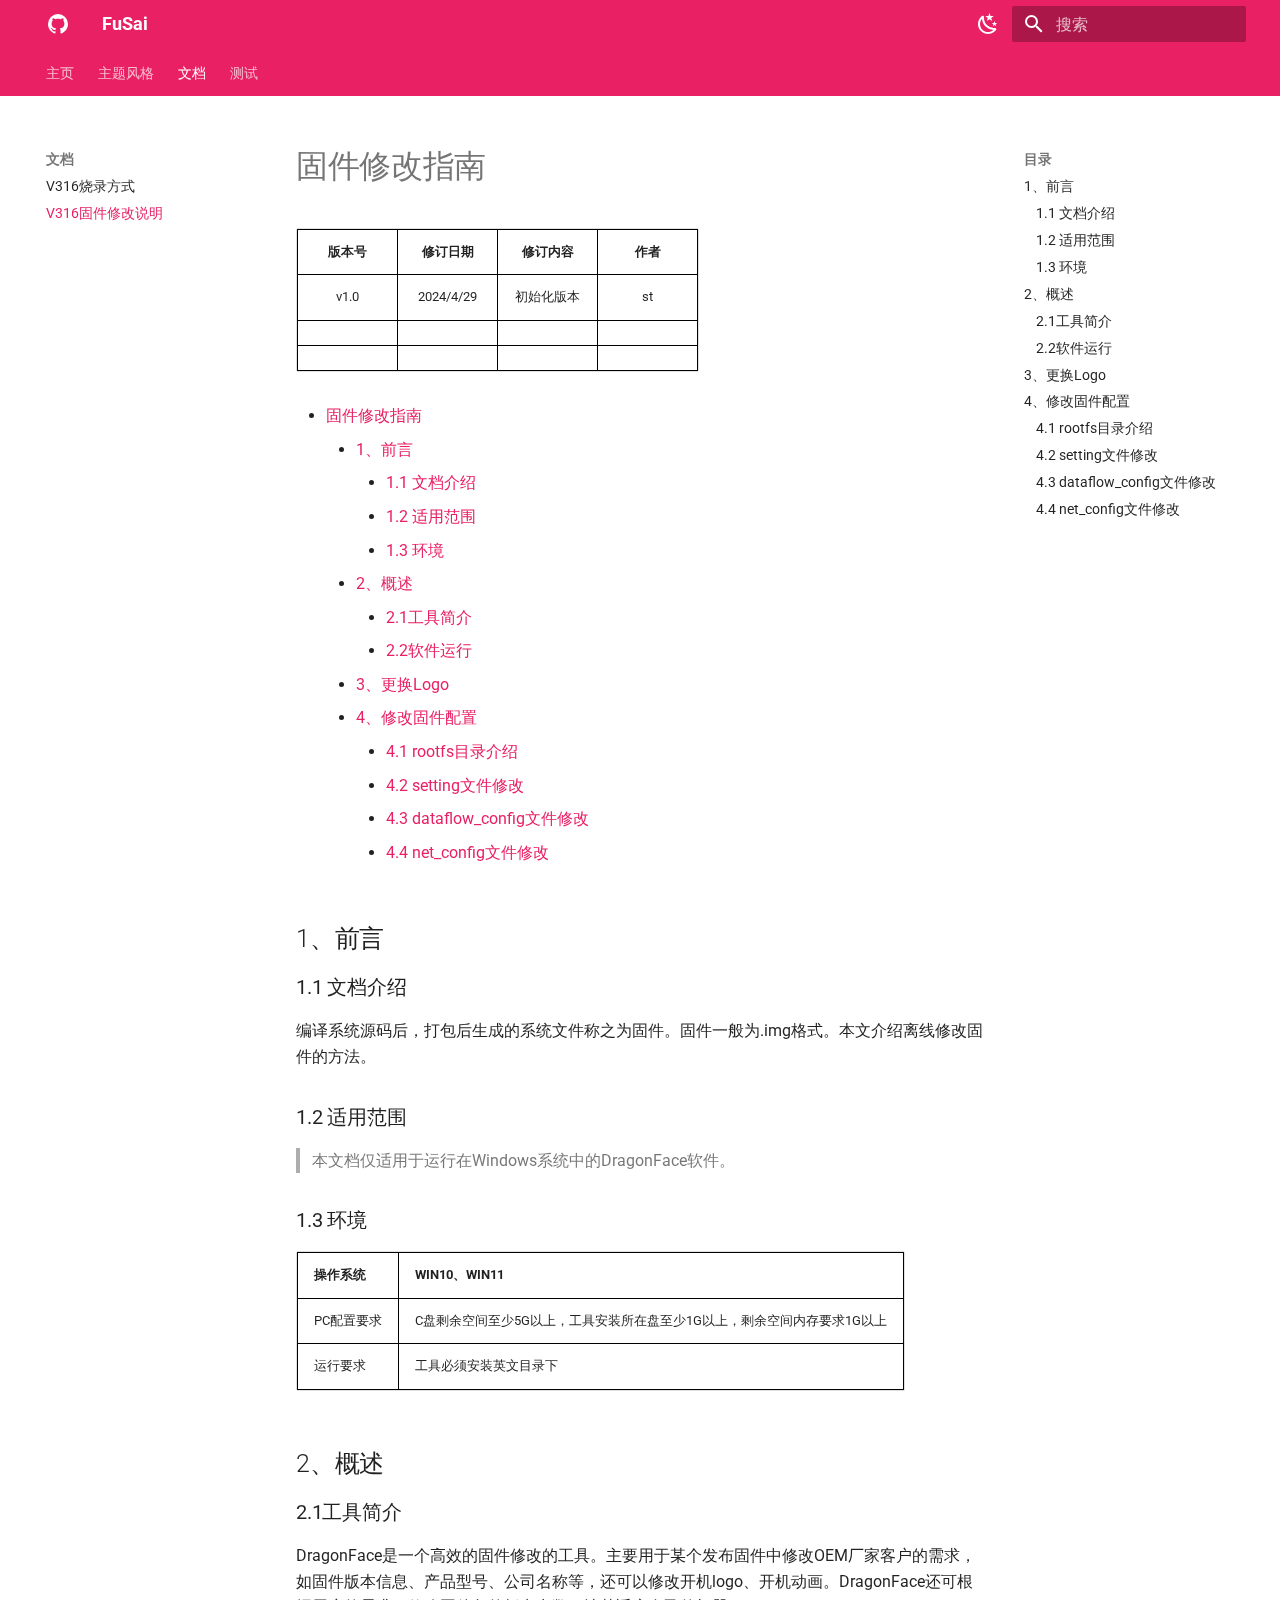
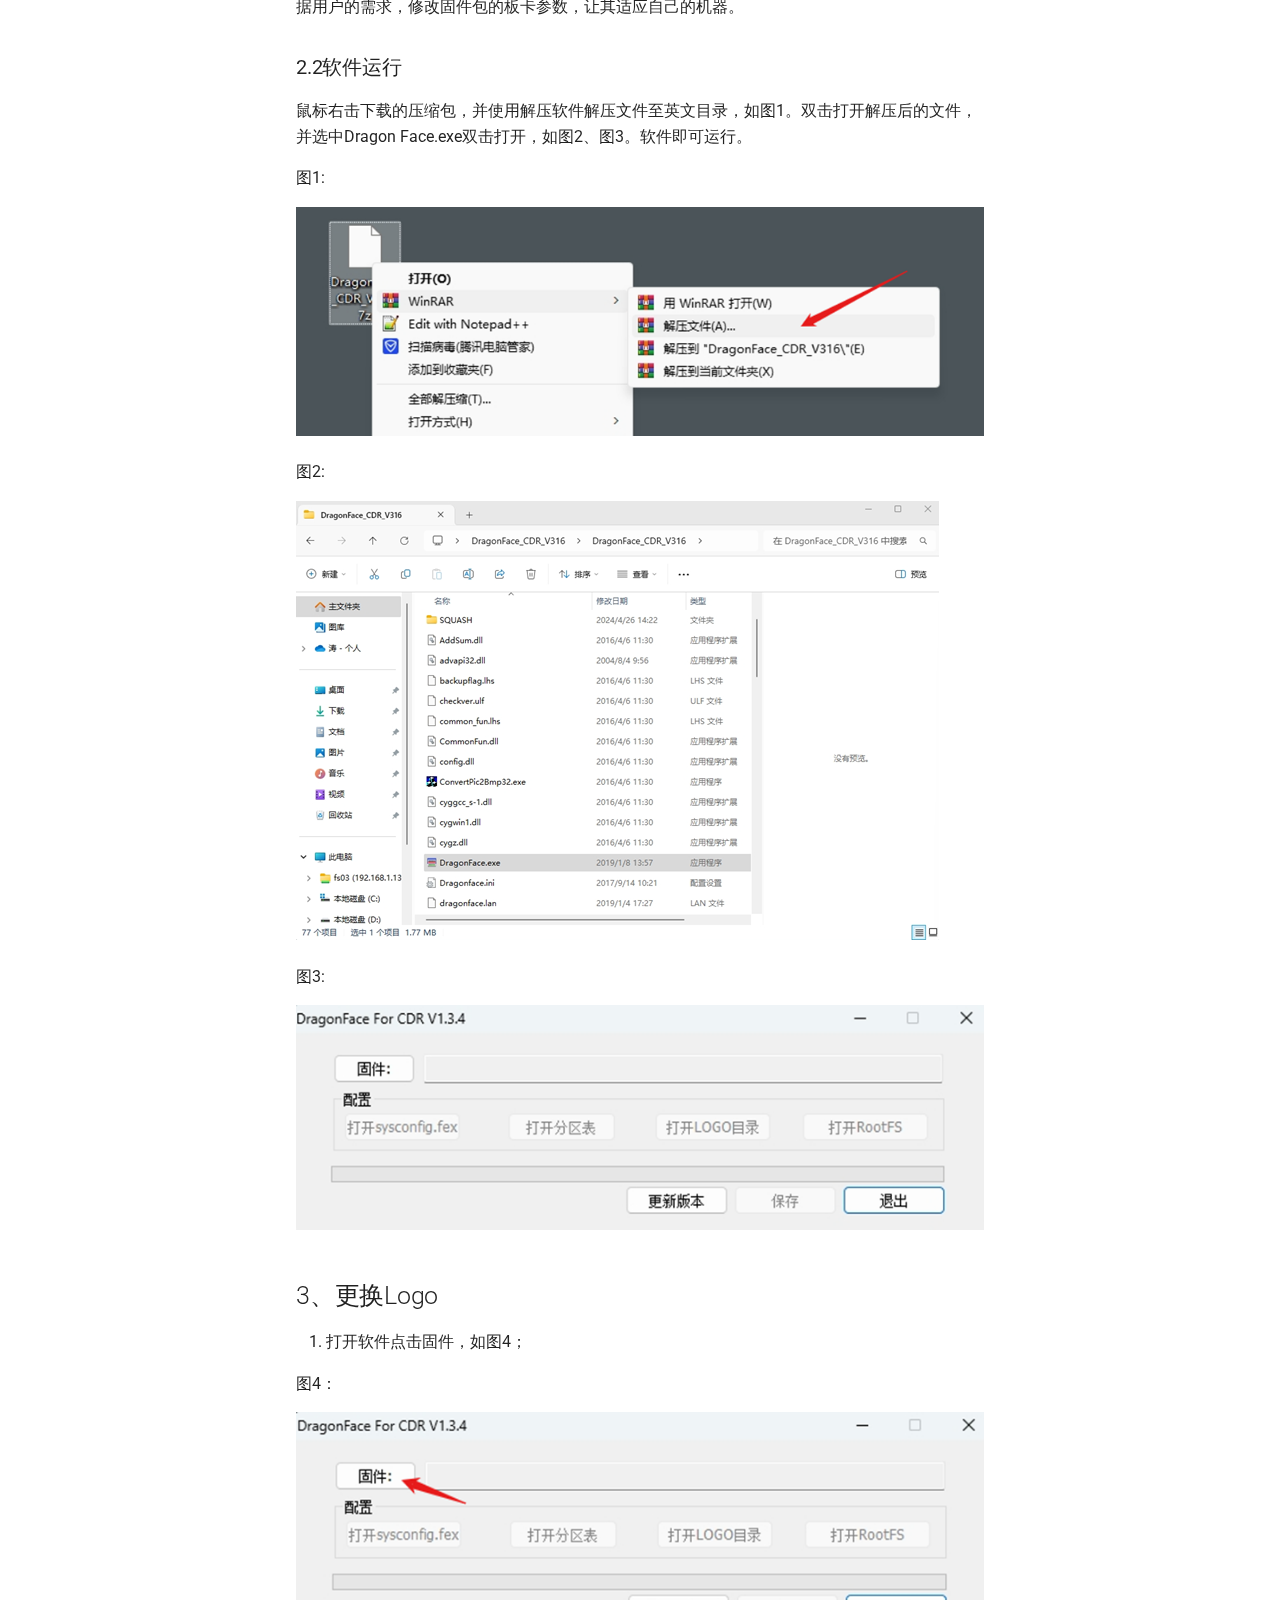
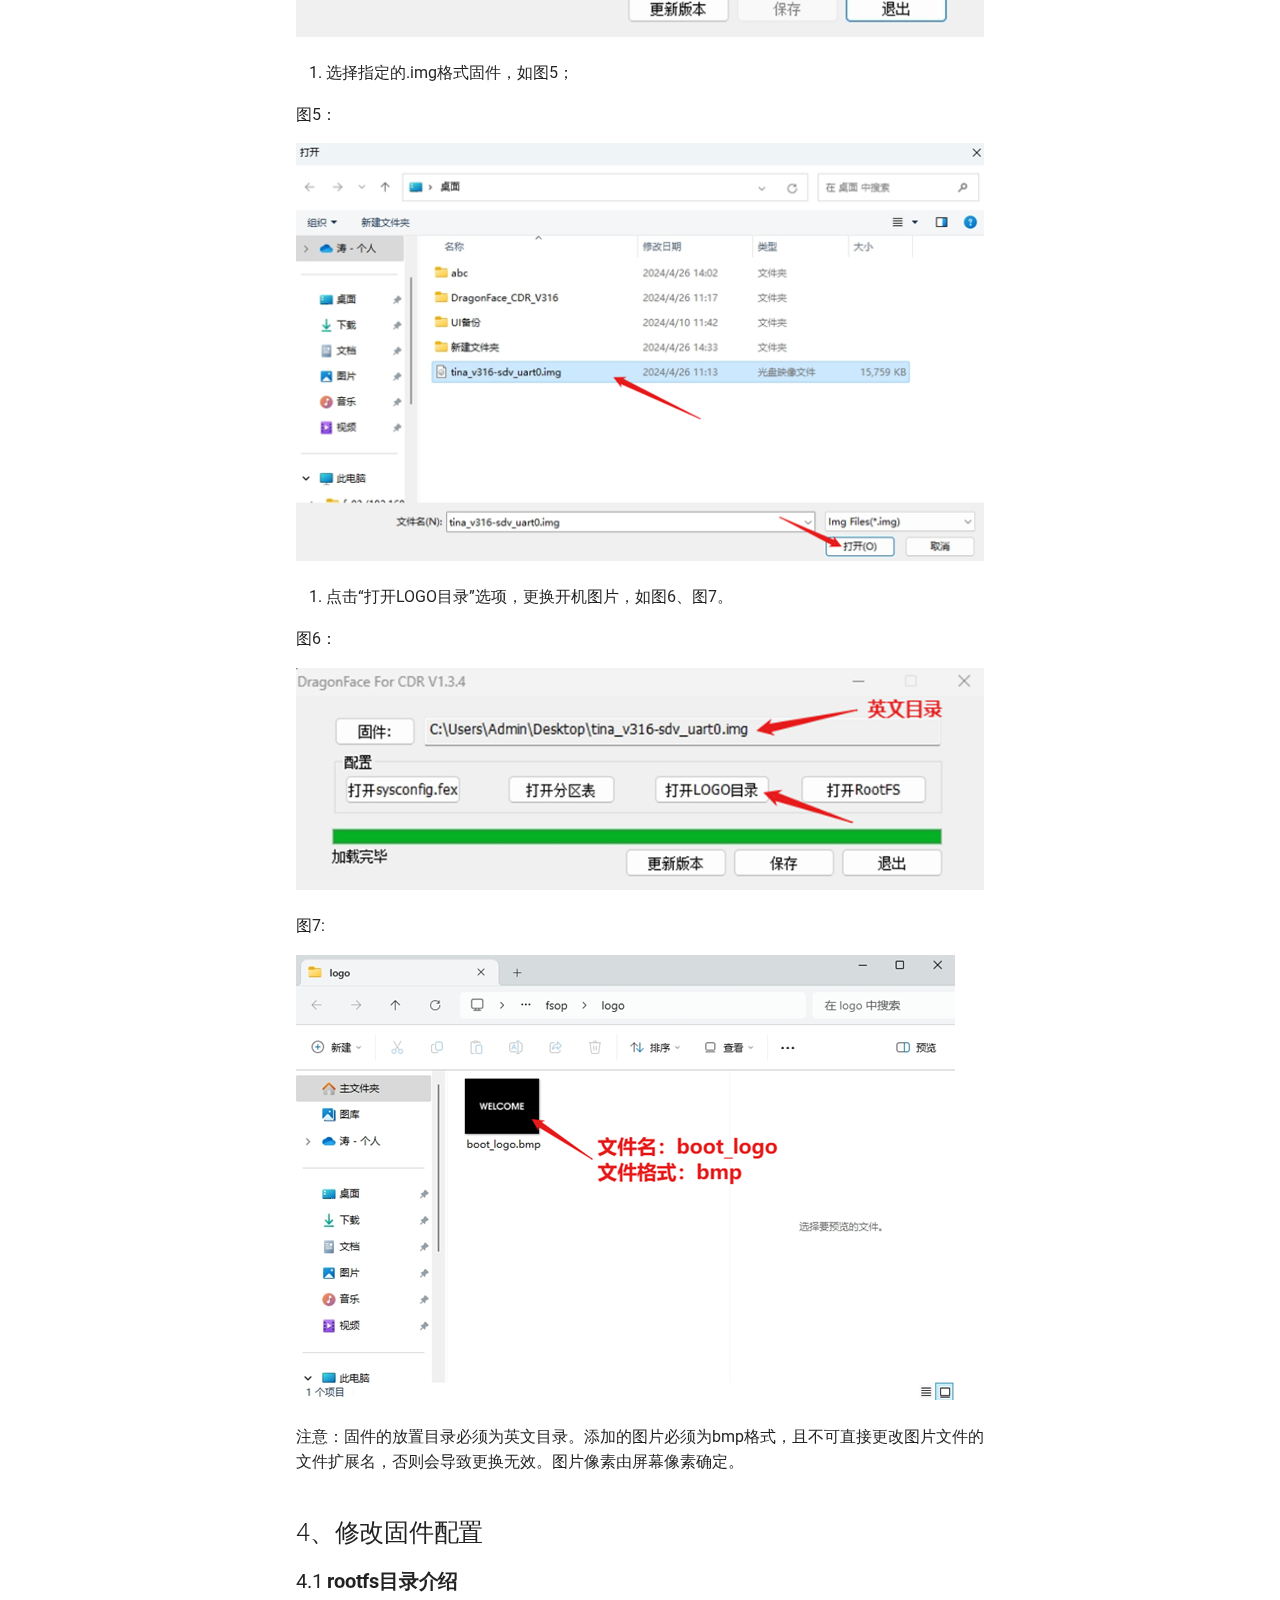
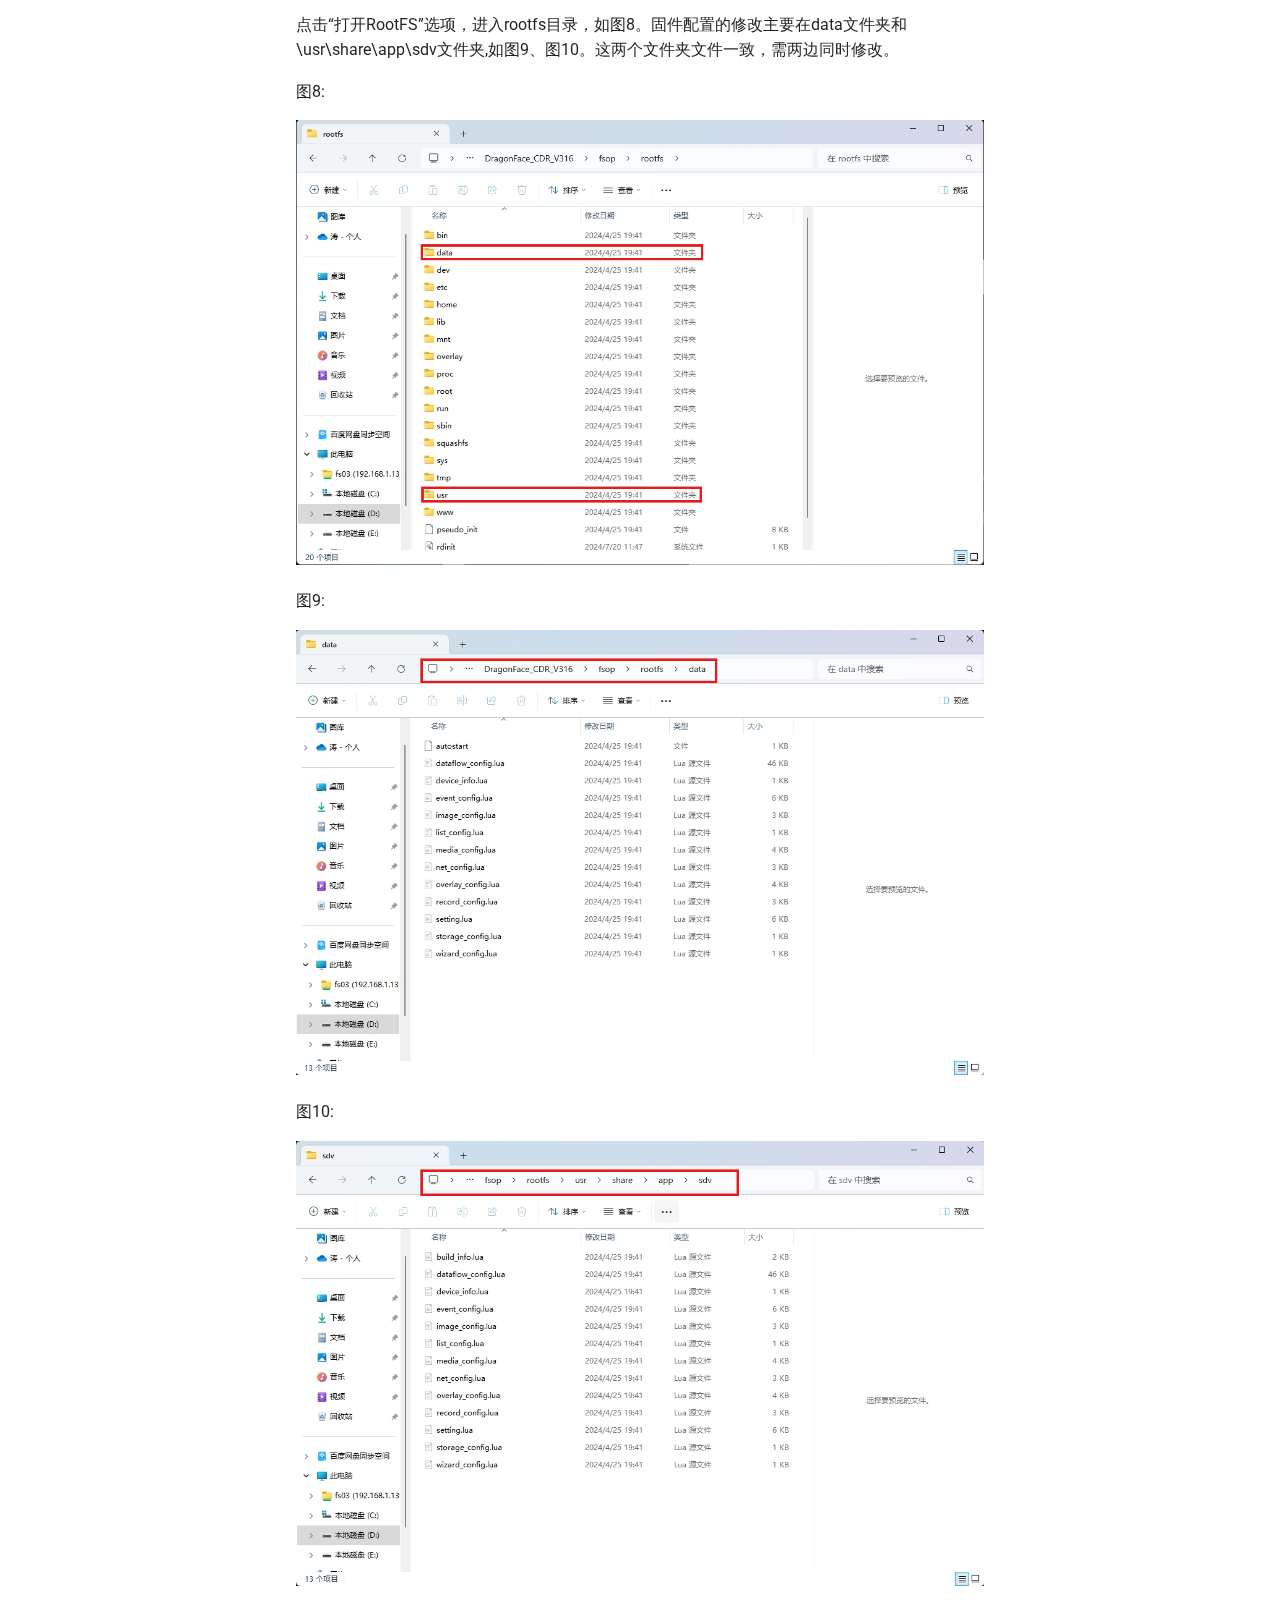
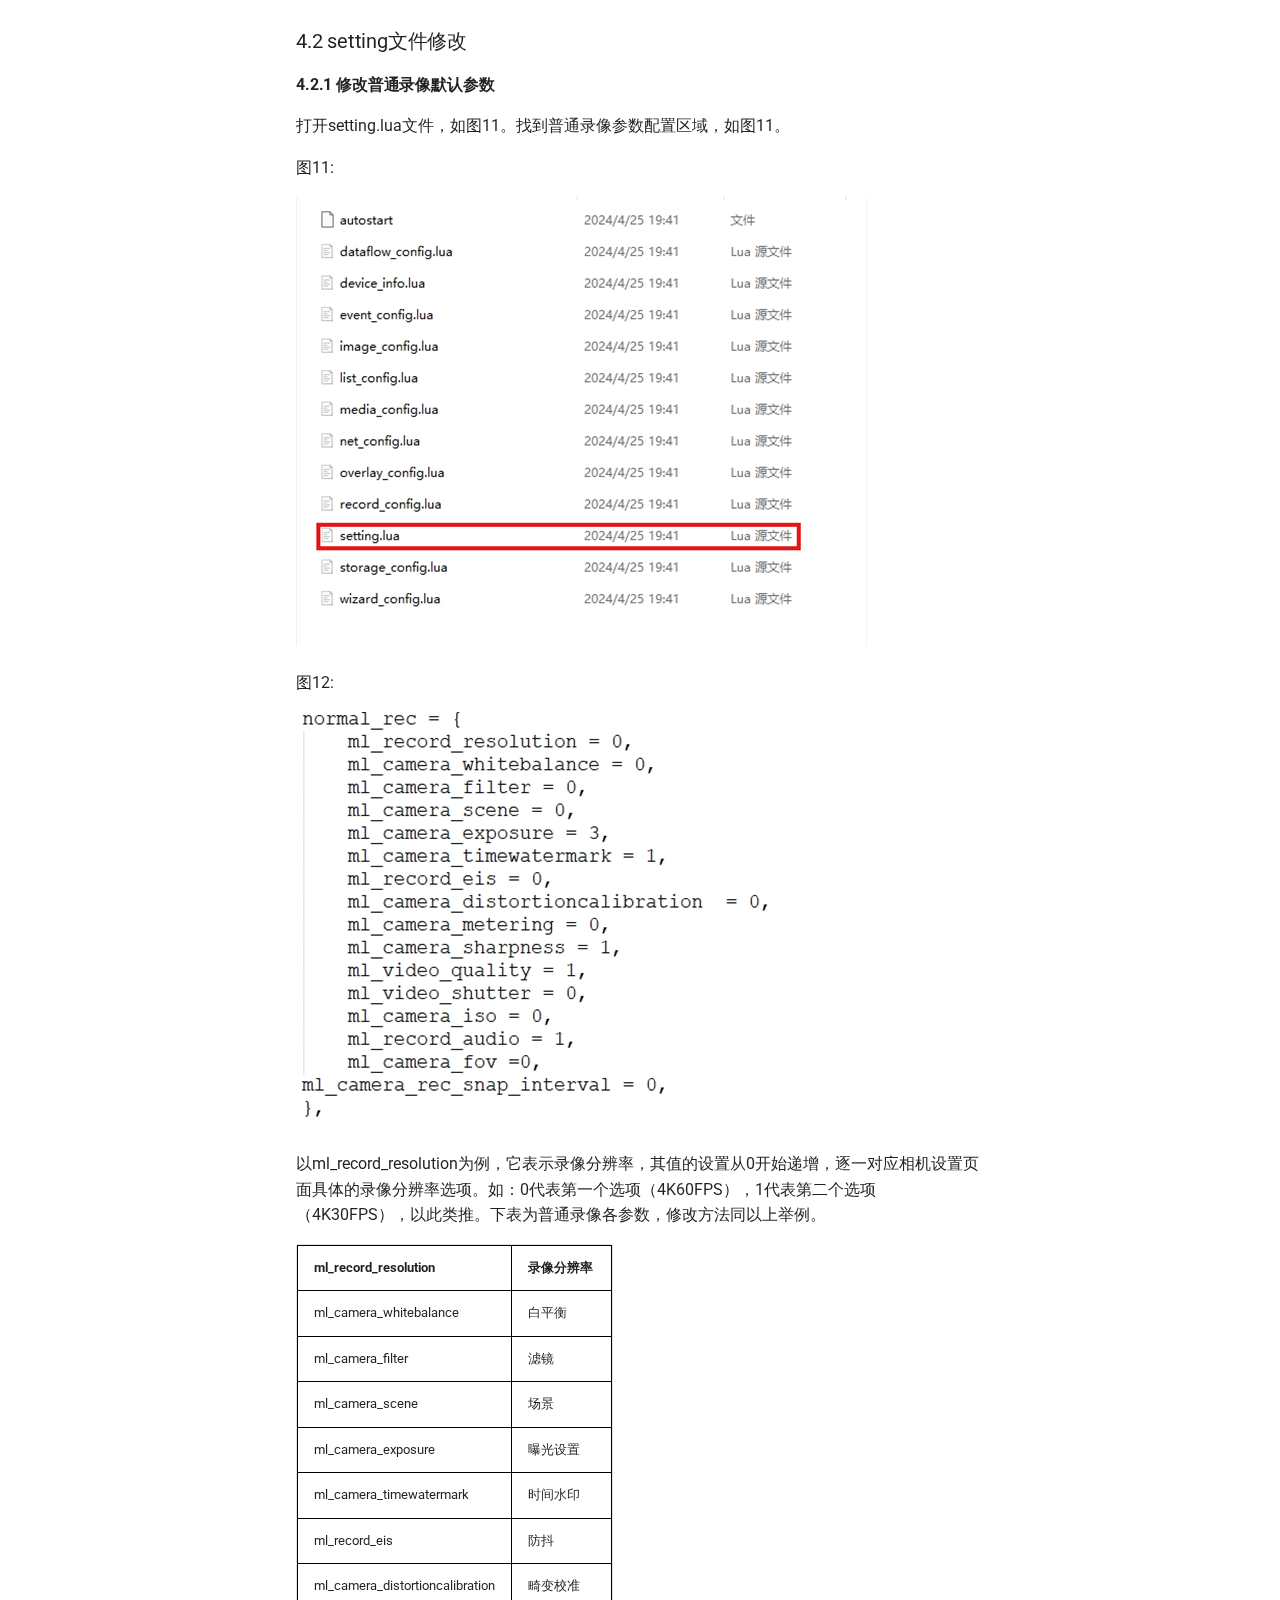
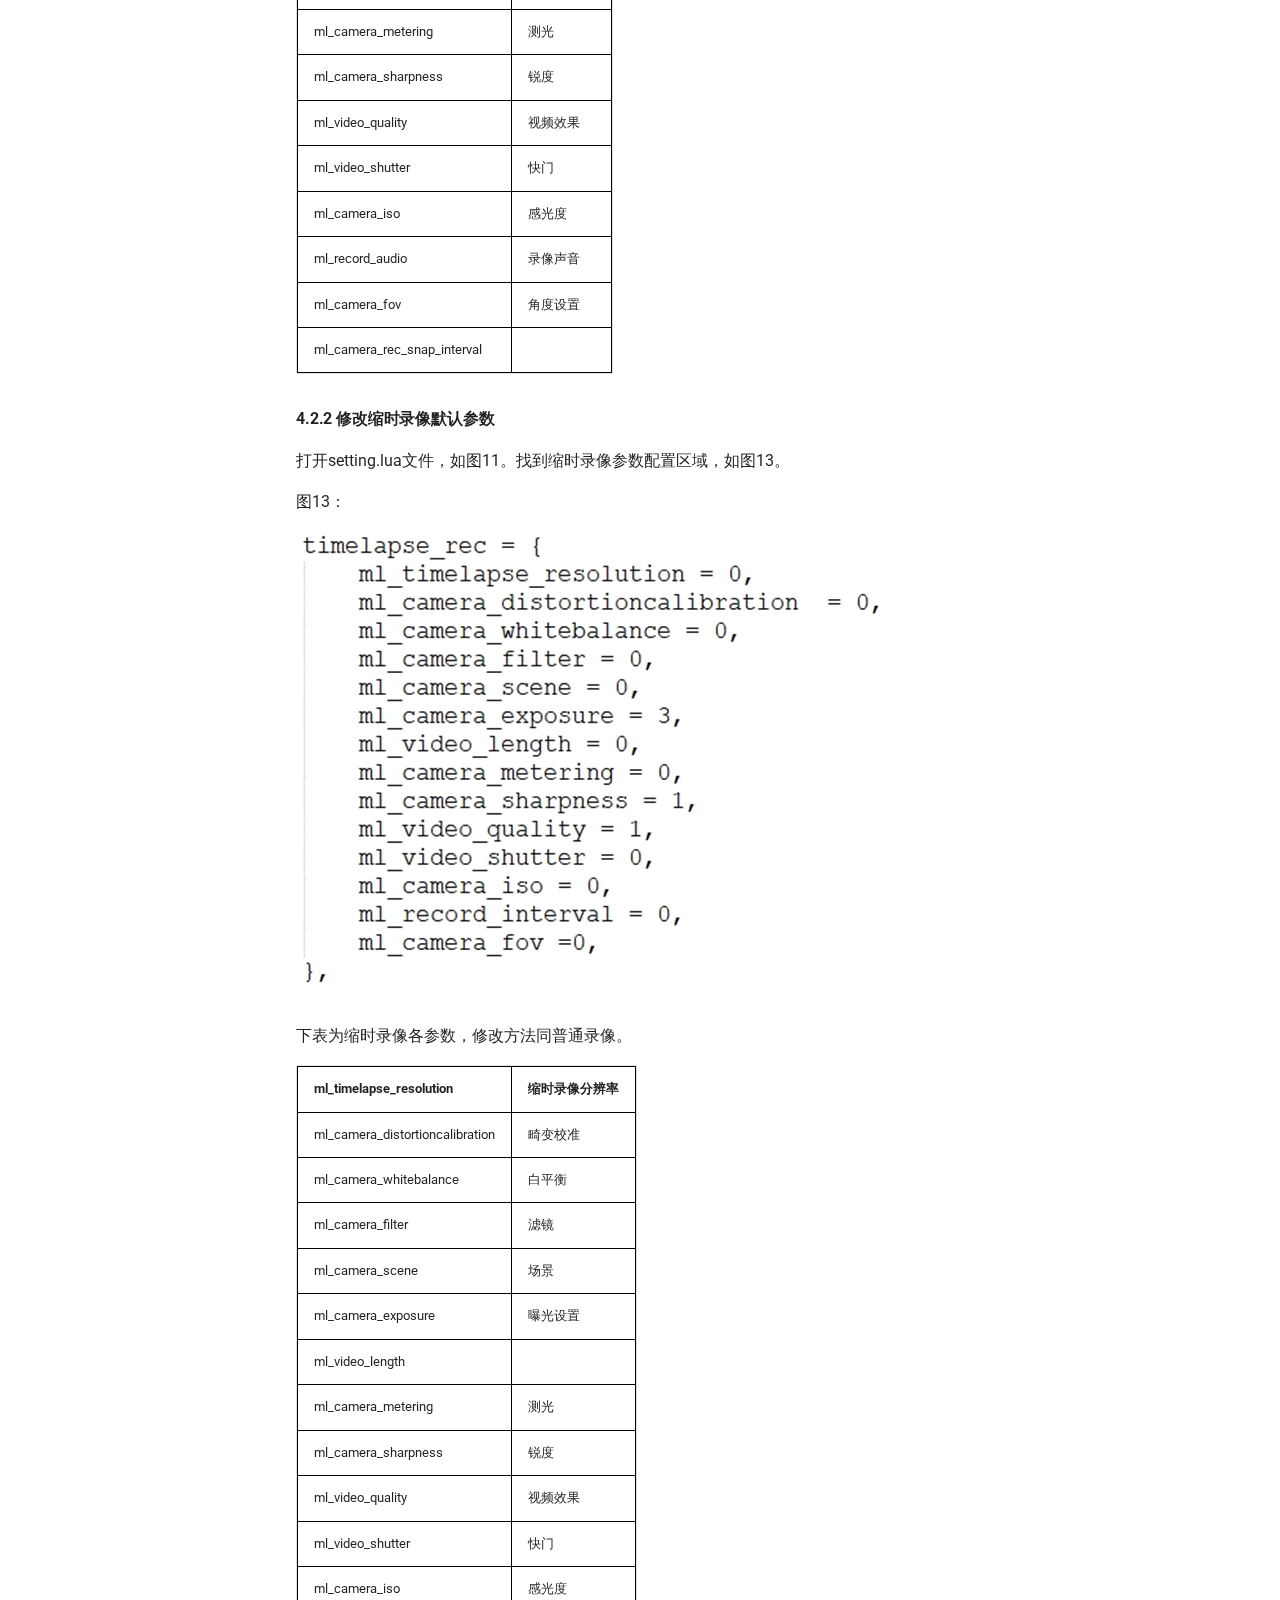
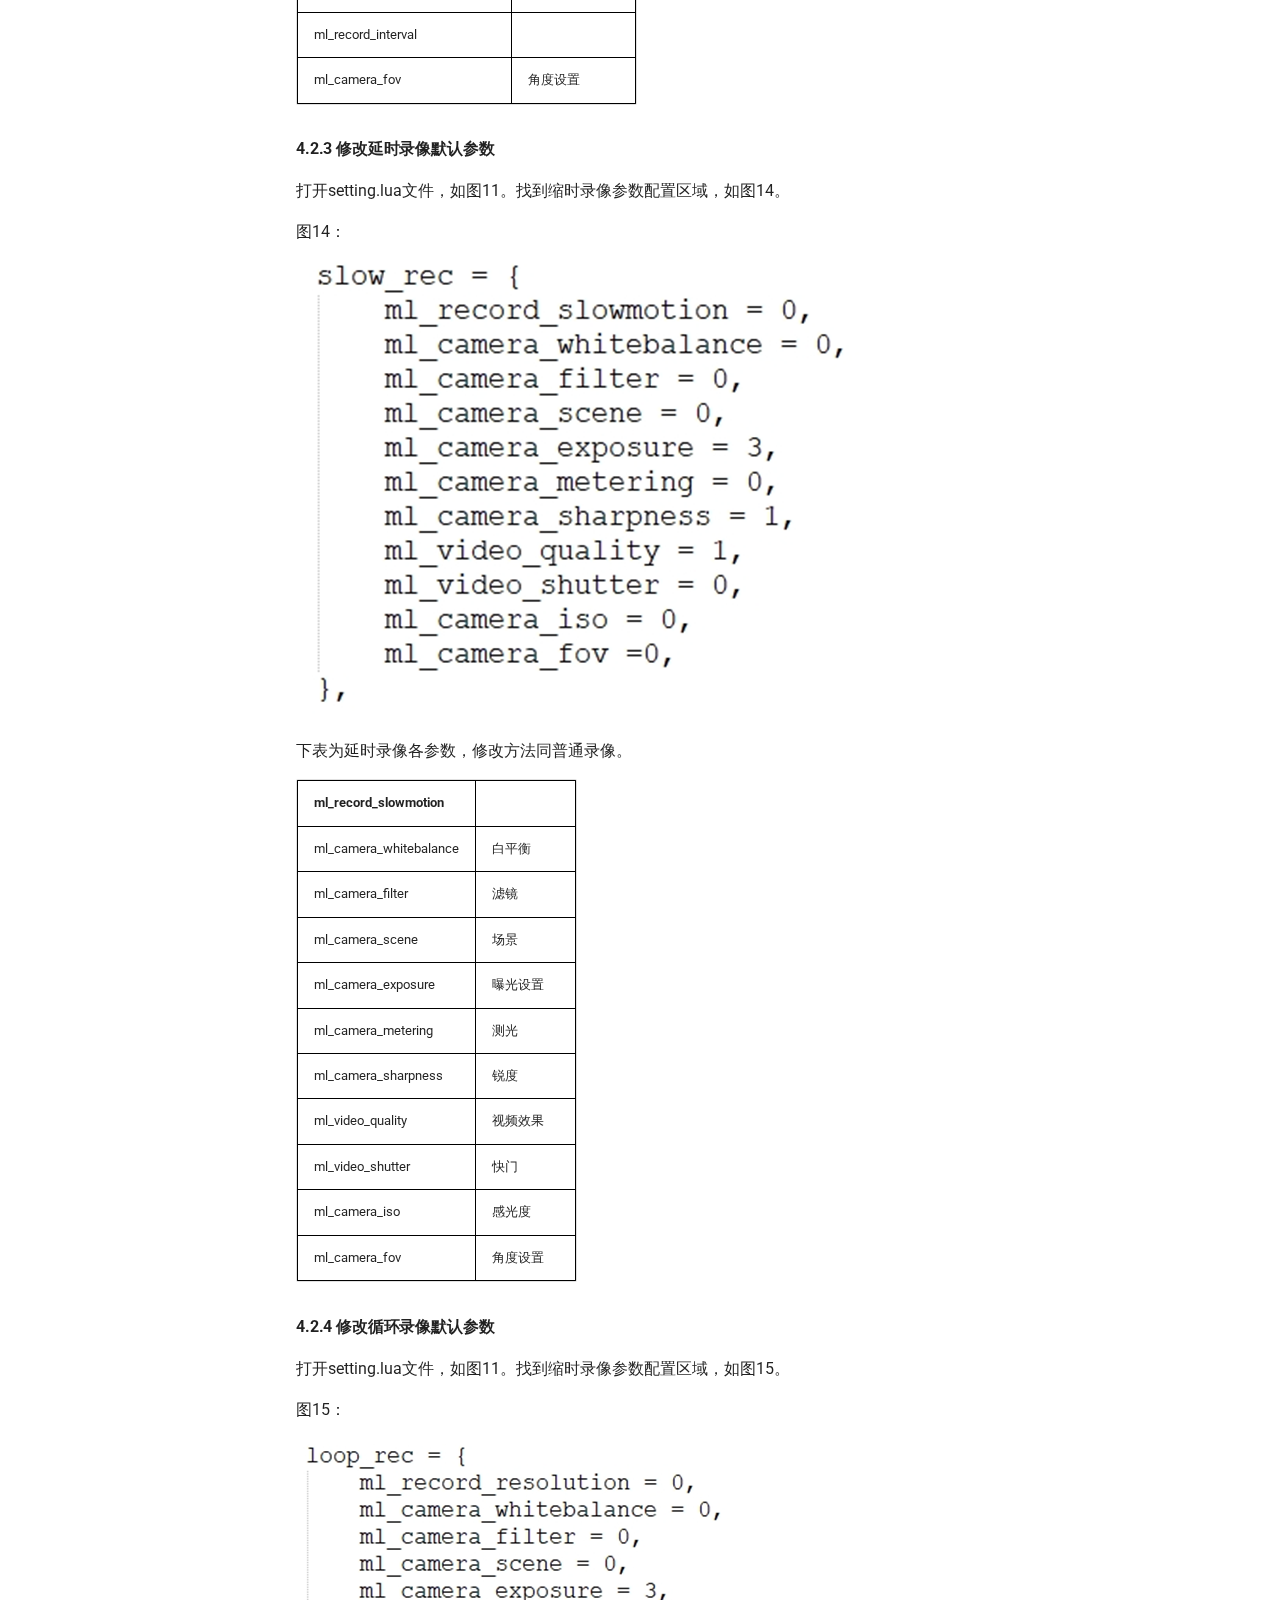
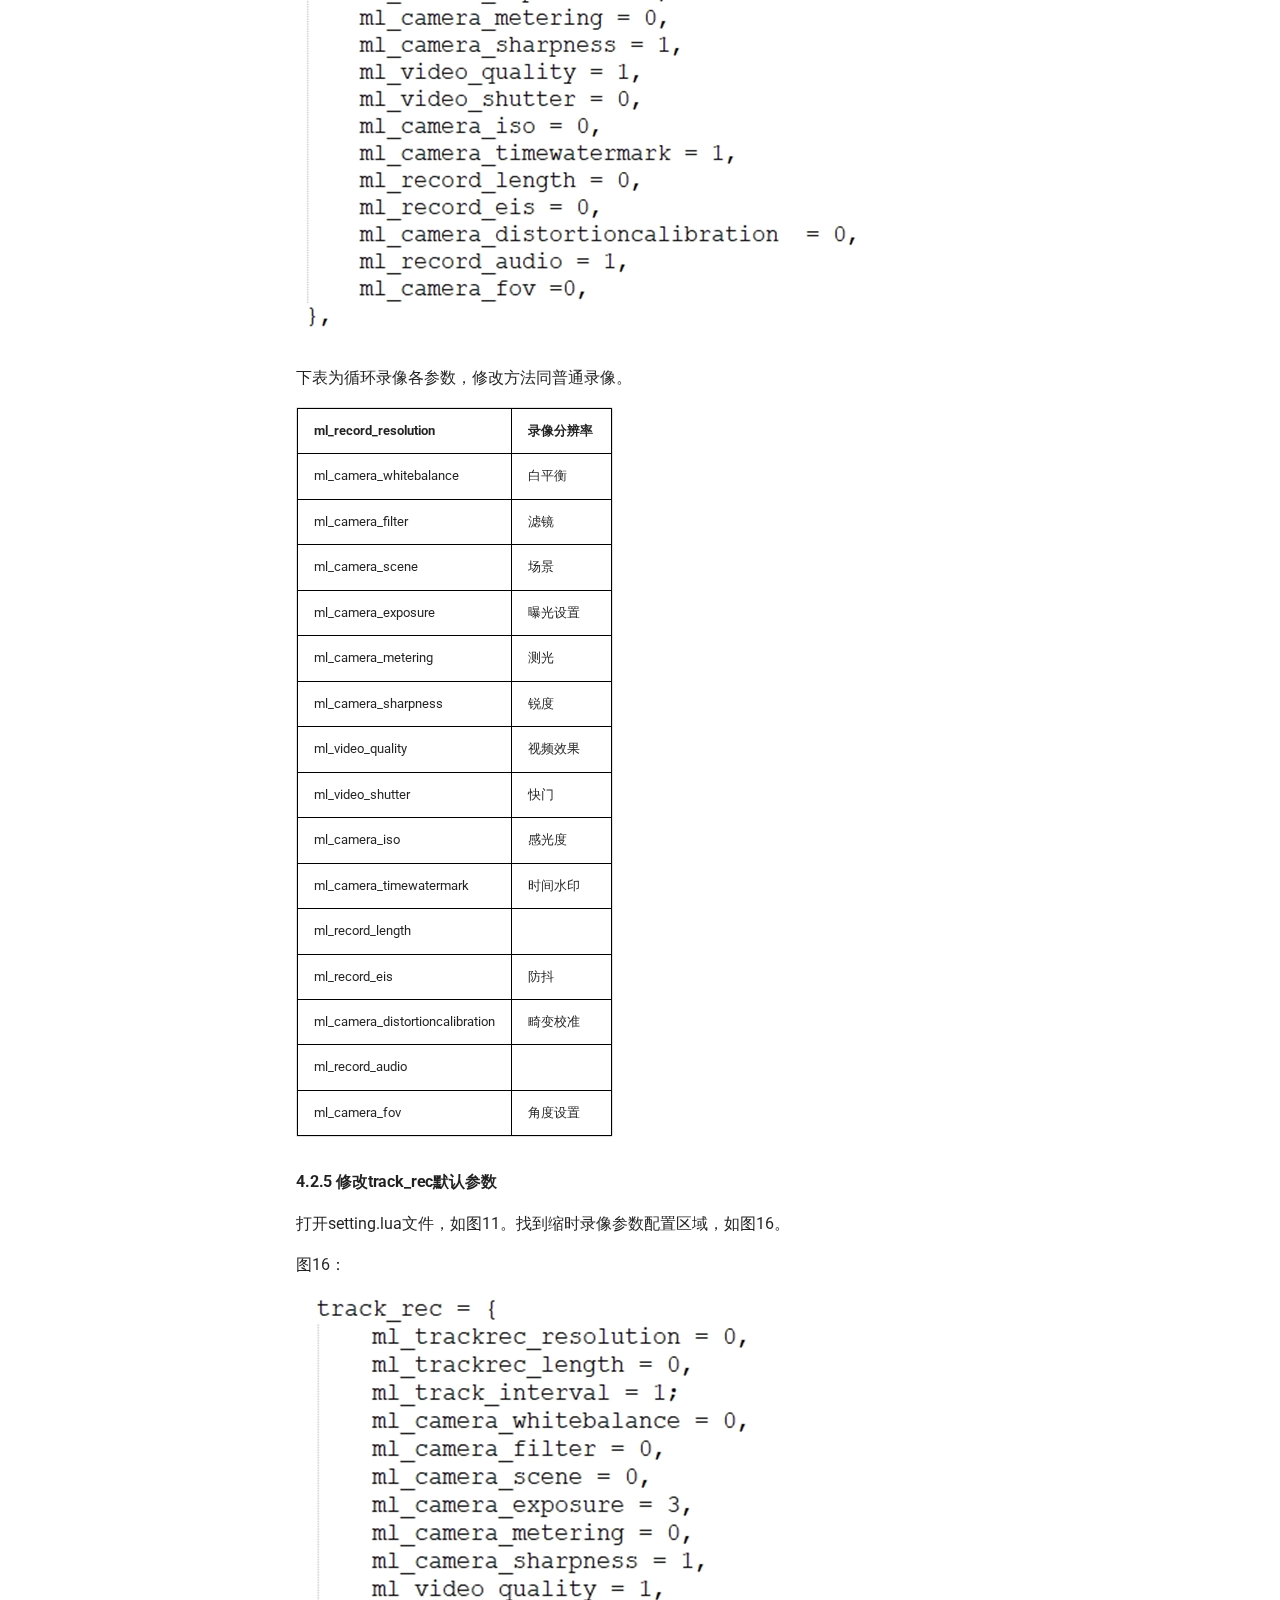
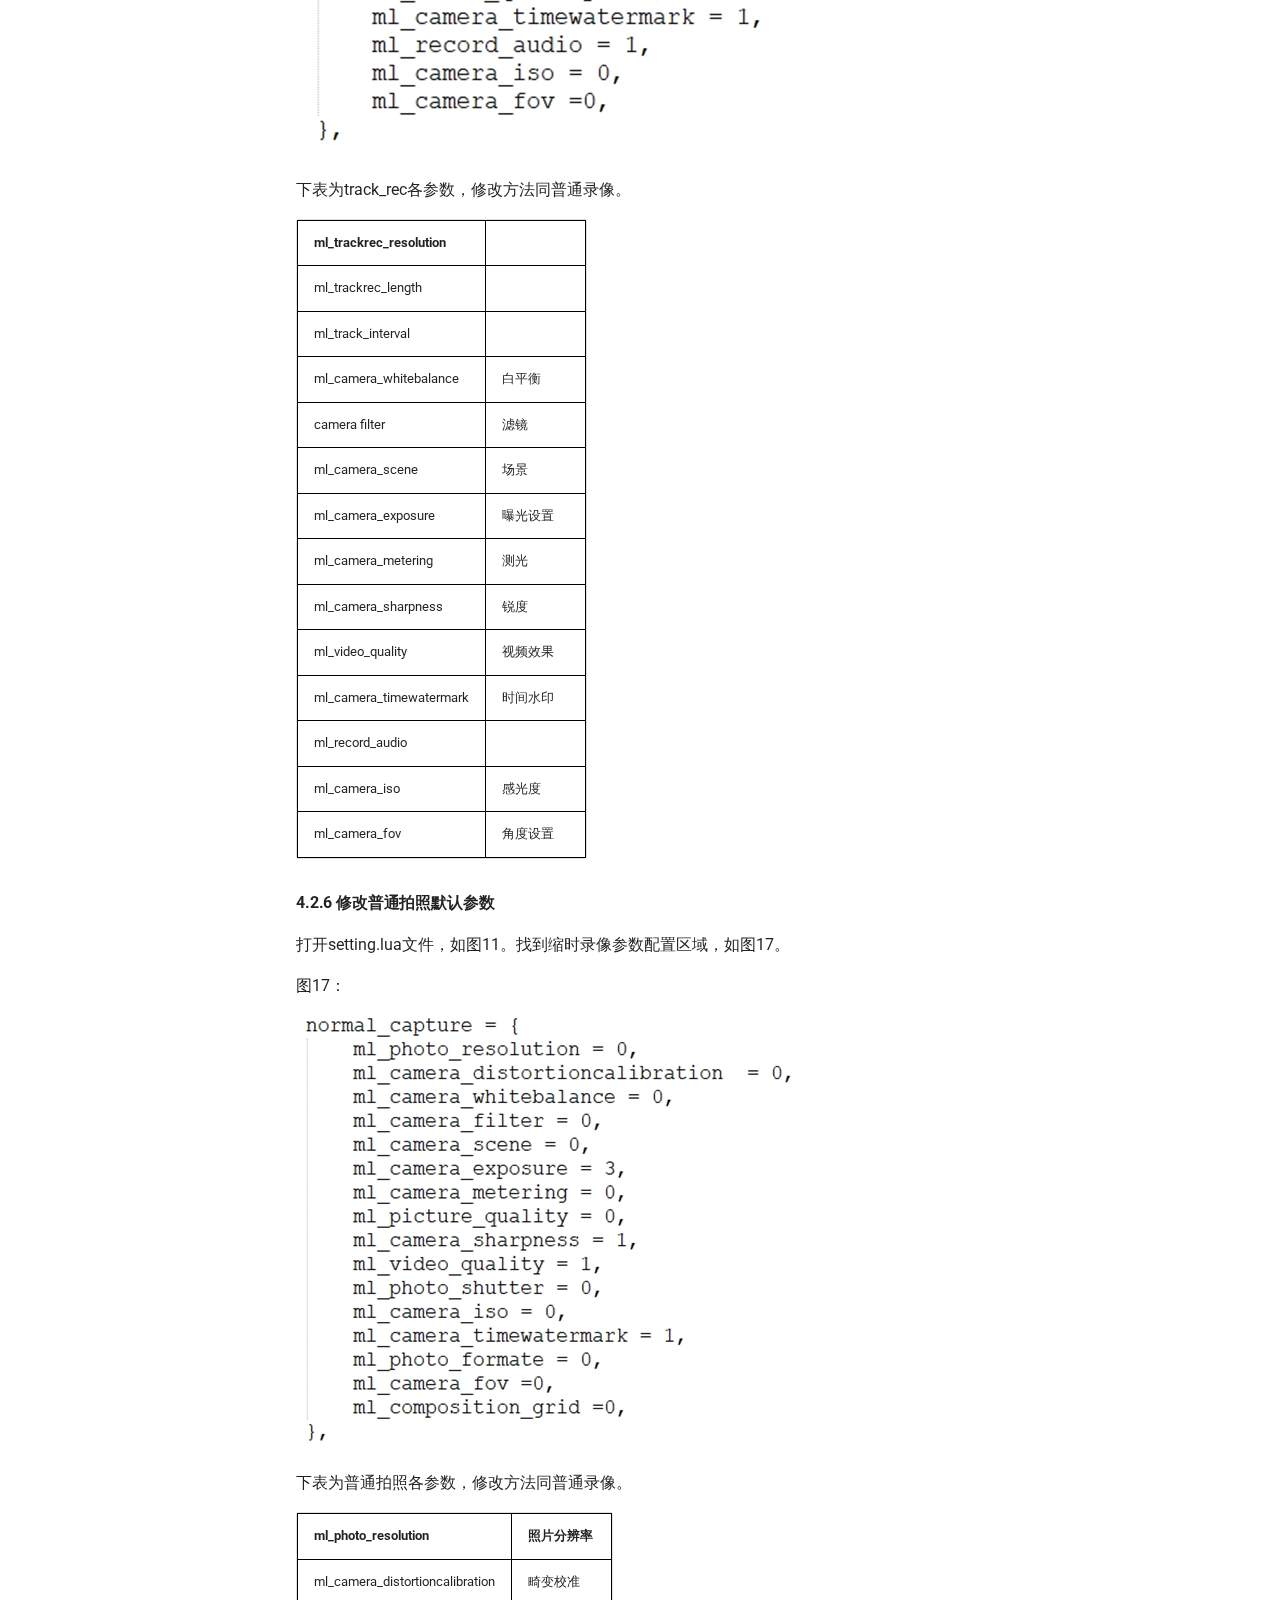
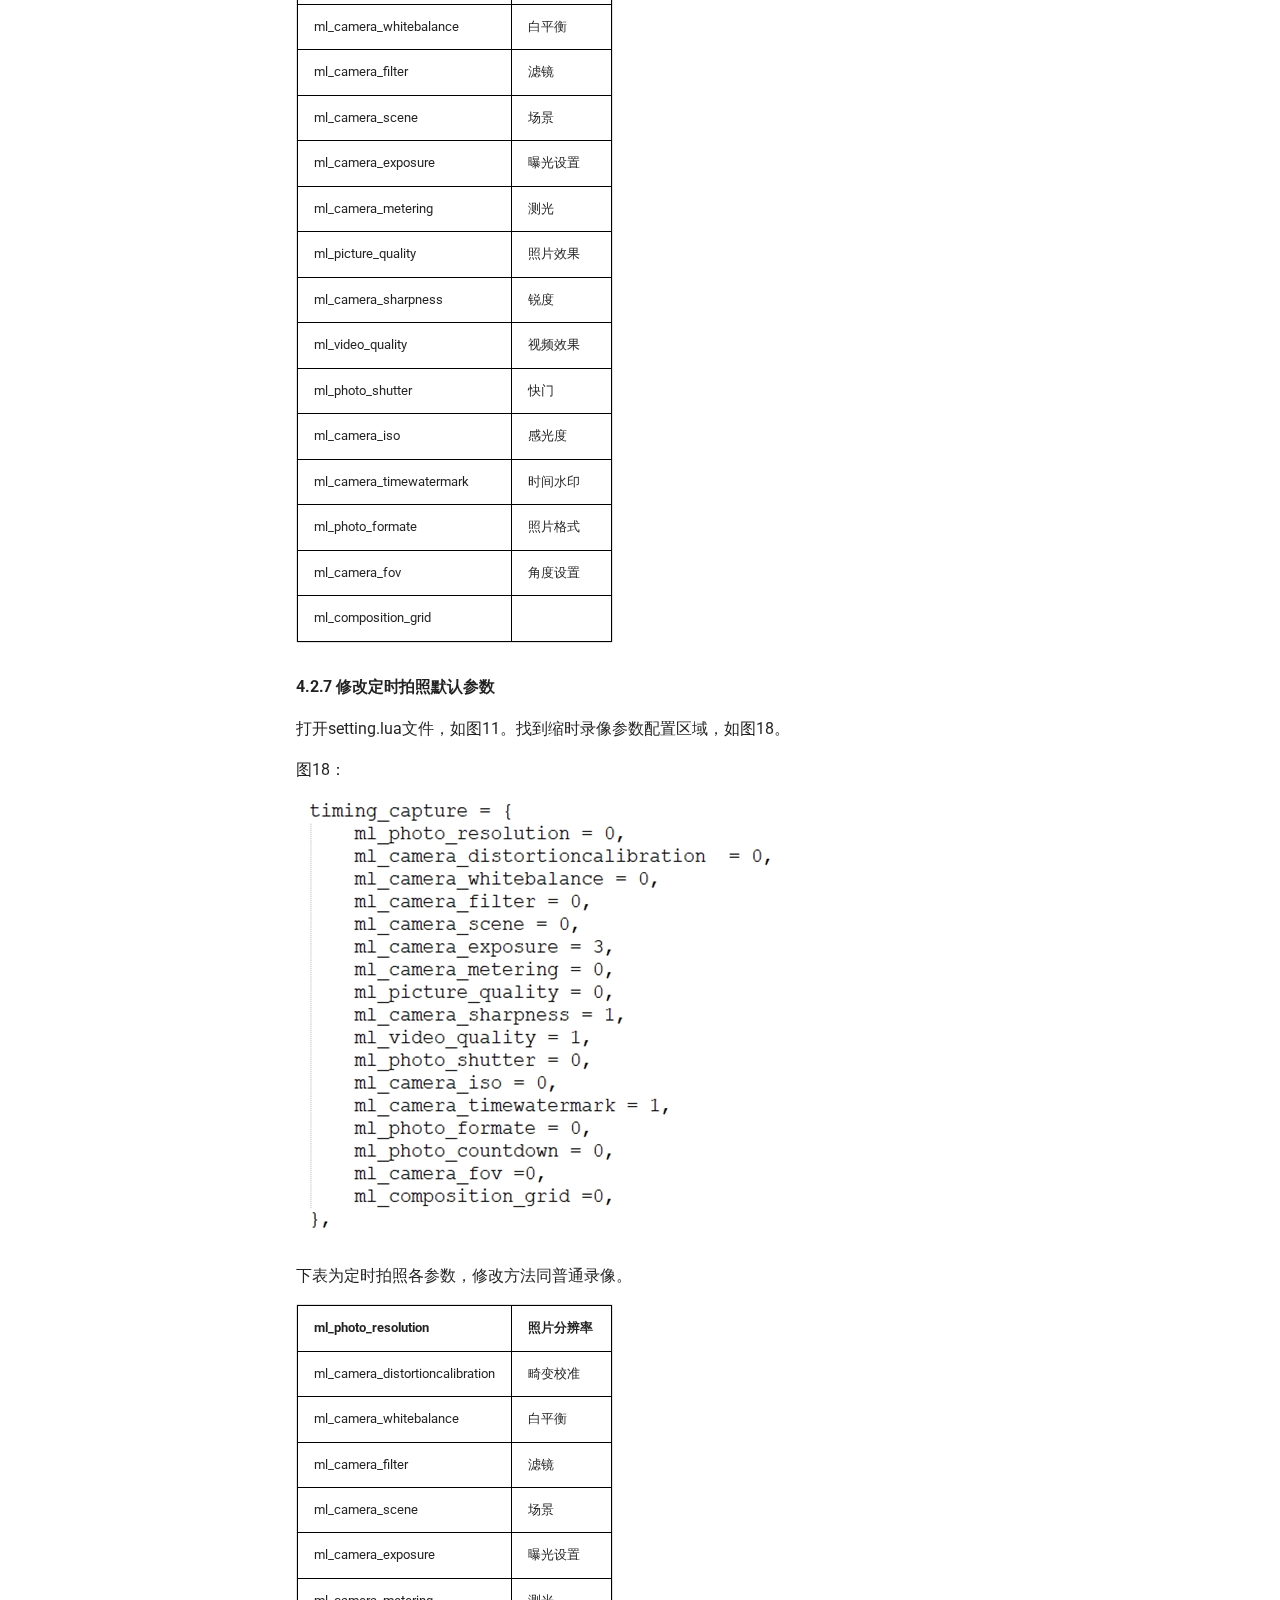
==== Firmware_modification/Firmware_modification/index.html @ 6bbb269a "Deployed 1b443e2 with MkDocs version: 1.6.0" ====
<!doctype html>
<html lang="zh" class="no-js">
  <head>
    
      <meta charset="utf-8">
      <meta name="viewport" content="width=device-width,initial-scale=1">
      
      
      
      
        <link rel="prev" href="../../V316_download/V316_download/">
      
      
        <link rel="next" href="../../test_1/test_1/">
      
      
      <link rel="icon" href="../../assets/images/favicon.png">
      <meta name="generator" content="mkdocs-1.6.0, mkdocs-material-9.5.29">
    
    
      
        <title>V316固件修改说明 - FuSai</title>
      
    
    
      <link rel="stylesheet" href="../../assets/stylesheets/main.76a95c52.min.css">
      
        
        <link rel="stylesheet" href="../../assets/stylesheets/palette.06af60db.min.css">
      
      


    
    
      
    
    
      
        
        
        <link rel="preconnect" href="https://fonts.gstatic.com" crossorigin>
        <link rel="stylesheet" href="https://fonts.googleapis.com/css?family=Roboto:300,300i,400,400i,700,700i%7CRoboto+Mono:400,400i,700,700i&display=fallback">
        <style>:root{--md-text-font:"Roboto";--md-code-font:"Roboto Mono"}</style>
      
    
    
      <link rel="stylesheet" href="../../extra.css">
    
    <script>__md_scope=new URL("../..",location),__md_hash=e=>[...e].reduce((e,_)=>(e<<5)-e+_.charCodeAt(0),0),__md_get=(e,_=localStorage,t=__md_scope)=>JSON.parse(_.getItem(t.pathname+"."+e)),__md_set=(e,_,t=localStorage,a=__md_scope)=>{try{t.setItem(a.pathname+"."+e,JSON.stringify(_))}catch(e){}}</script>
    
      

    
    
    
  </head>
  
  
    
    
      
    
    
    
    
    <body dir="ltr" data-md-color-scheme="default" data-md-color-primary="pink" data-md-color-accent="pink">
  
    
    <input class="md-toggle" data-md-toggle="drawer" type="checkbox" id="__drawer" autocomplete="off">
    <input class="md-toggle" data-md-toggle="search" type="checkbox" id="__search" autocomplete="off">
    <label class="md-overlay" for="__drawer"></label>
    <div data-md-component="skip">
      
        
        <a href="#_1" class="md-skip">
          跳转至
        </a>
      
    </div>
    <div data-md-component="announce">
      
    </div>
    
    
      

<header class="md-header" data-md-component="header">
  <nav class="md-header__inner md-grid" aria-label="页眉">
    <a href="../.." title="FuSai" class="md-header__button md-logo" aria-label="FuSai" data-md-component="logo">
      
  
  <svg xmlns="http://www.w3.org/2000/svg" viewBox="0 0 24 24"><path d="M12 2A10 10 0 0 0 2 12c0 4.42 2.87 8.17 6.84 9.5.5.08.66-.23.66-.5v-1.69c-2.77.6-3.36-1.34-3.36-1.34-.46-1.16-1.11-1.47-1.11-1.47-.91-.62.07-.6.07-.6 1 .07 1.53 1.03 1.53 1.03.87 1.52 2.34 1.07 2.91.83.09-.65.35-1.09.63-1.34-2.22-.25-4.55-1.11-4.55-4.92 0-1.11.38-2 1.03-2.71-.1-.25-.45-1.29.1-2.64 0 0 .84-.27 2.75 1.02.79-.22 1.65-.33 2.5-.33.85 0 1.71.11 2.5.33 1.91-1.29 2.75-1.02 2.75-1.02.55 1.35.2 2.39.1 2.64.65.71 1.03 1.6 1.03 2.71 0 3.82-2.34 4.66-4.57 4.91.36.31.69.92.69 1.85V21c0 .27.16.59.67.5C19.14 20.16 22 16.42 22 12A10 10 0 0 0 12 2Z"/></svg>

    </a>
    <label class="md-header__button md-icon" for="__drawer">
      
      <svg xmlns="http://www.w3.org/2000/svg" viewBox="0 0 24 24"><path d="M3 6h18v2H3V6m0 5h18v2H3v-2m0 5h18v2H3v-2Z"/></svg>
    </label>
    <div class="md-header__title" data-md-component="header-title">
      <div class="md-header__ellipsis">
        <div class="md-header__topic">
          <span class="md-ellipsis">
            FuSai
          </span>
        </div>
        <div class="md-header__topic" data-md-component="header-topic">
          <span class="md-ellipsis">
            
              V316固件修改说明
            
          </span>
        </div>
      </div>
    </div>
    
      
        <form class="md-header__option" data-md-component="palette">
  
    
    
    
    <input class="md-option" data-md-color-media="(prefers-color-scheme: light)" data-md-color-scheme="default" data-md-color-primary="pink" data-md-color-accent="pink"  aria-label="切换到暗色模式"  type="radio" name="__palette" id="__palette_0">
    
      <label class="md-header__button md-icon" title="切换到暗色模式" for="__palette_1" hidden>
        <svg xmlns="http://www.w3.org/2000/svg" viewBox="0 0 24 24"><path d="m17.75 4.09-2.53 1.94.91 3.06-2.63-1.81-2.63 1.81.91-3.06-2.53-1.94L12.44 4l1.06-3 1.06 3 3.19.09m3.5 6.91-1.64 1.25.59 1.98-1.7-1.17-1.7 1.17.59-1.98L15.75 11l2.06-.05L18.5 9l.69 1.95 2.06.05m-2.28 4.95c.83-.08 1.72 1.1 1.19 1.85-.32.45-.66.87-1.08 1.27C15.17 23 8.84 23 4.94 19.07c-3.91-3.9-3.91-10.24 0-14.14.4-.4.82-.76 1.27-1.08.75-.53 1.93.36 1.85 1.19-.27 2.86.69 5.83 2.89 8.02a9.96 9.96 0 0 0 8.02 2.89m-1.64 2.02a12.08 12.08 0 0 1-7.8-3.47c-2.17-2.19-3.33-5-3.49-7.82-2.81 3.14-2.7 7.96.31 10.98 3.02 3.01 7.84 3.12 10.98.31Z"/></svg>
      </label>
    
  
    
    
    
    <input class="md-option" data-md-color-media="(prefers-color-scheme: dark)" data-md-color-scheme="slate" data-md-color-primary="pink" data-md-color-accent="pink"  aria-label="切换到亮色模式"  type="radio" name="__palette" id="__palette_1">
    
      <label class="md-header__button md-icon" title="切换到亮色模式" for="__palette_0" hidden>
        <svg xmlns="http://www.w3.org/2000/svg" viewBox="0 0 24 24"><path d="M12 7a5 5 0 0 1 5 5 5 5 0 0 1-5 5 5 5 0 0 1-5-5 5 5 0 0 1 5-5m0 2a3 3 0 0 0-3 3 3 3 0 0 0 3 3 3 3 0 0 0 3-3 3 3 0 0 0-3-3m0-7 2.39 3.42C13.65 5.15 12.84 5 12 5c-.84 0-1.65.15-2.39.42L12 2M3.34 7l4.16-.35A7.2 7.2 0 0 0 5.94 8.5c-.44.74-.69 1.5-.83 2.29L3.34 7m.02 10 1.76-3.77a7.131 7.131 0 0 0 2.38 4.14L3.36 17M20.65 7l-1.77 3.79a7.023 7.023 0 0 0-2.38-4.15l4.15.36m-.01 10-4.14.36c.59-.51 1.12-1.14 1.54-1.86.42-.73.69-1.5.83-2.29L20.64 17M12 22l-2.41-3.44c.74.27 1.55.44 2.41.44.82 0 1.63-.17 2.37-.44L12 22Z"/></svg>
      </label>
    
  
</form>
      
    
    
      <script>var media,input,key,value,palette=__md_get("__palette");if(palette&&palette.color){"(prefers-color-scheme)"===palette.color.media&&(media=matchMedia("(prefers-color-scheme: light)"),input=document.querySelector(media.matches?"[data-md-color-media='(prefers-color-scheme: light)']":"[data-md-color-media='(prefers-color-scheme: dark)']"),palette.color.media=input.getAttribute("data-md-color-media"),palette.color.scheme=input.getAttribute("data-md-color-scheme"),palette.color.primary=input.getAttribute("data-md-color-primary"),palette.color.accent=input.getAttribute("data-md-color-accent"));for([key,value]of Object.entries(palette.color))document.body.setAttribute("data-md-color-"+key,value)}</script>
    
    
    
      <label class="md-header__button md-icon" for="__search">
        
        <svg xmlns="http://www.w3.org/2000/svg" viewBox="0 0 24 24"><path d="M9.5 3A6.5 6.5 0 0 1 16 9.5c0 1.61-.59 3.09-1.56 4.23l.27.27h.79l5 5-1.5 1.5-5-5v-.79l-.27-.27A6.516 6.516 0 0 1 9.5 16 6.5 6.5 0 0 1 3 9.5 6.5 6.5 0 0 1 9.5 3m0 2C7 5 5 7 5 9.5S7 14 9.5 14 14 12 14 9.5 12 5 9.5 5Z"/></svg>
      </label>
      <div class="md-search" data-md-component="search" role="dialog">
  <label class="md-search__overlay" for="__search"></label>
  <div class="md-search__inner" role="search">
    <form class="md-search__form" name="search">
      <input type="text" class="md-search__input" name="query" aria-label="搜索" placeholder="搜索" autocapitalize="off" autocorrect="off" autocomplete="off" spellcheck="false" data-md-component="search-query" required>
      <label class="md-search__icon md-icon" for="__search">
        
        <svg xmlns="http://www.w3.org/2000/svg" viewBox="0 0 24 24"><path d="M9.5 3A6.5 6.5 0 0 1 16 9.5c0 1.61-.59 3.09-1.56 4.23l.27.27h.79l5 5-1.5 1.5-5-5v-.79l-.27-.27A6.516 6.516 0 0 1 9.5 16 6.5 6.5 0 0 1 3 9.5 6.5 6.5 0 0 1 9.5 3m0 2C7 5 5 7 5 9.5S7 14 9.5 14 14 12 14 9.5 12 5 9.5 5Z"/></svg>
        
        <svg xmlns="http://www.w3.org/2000/svg" viewBox="0 0 24 24"><path d="M20 11v2H8l5.5 5.5-1.42 1.42L4.16 12l7.92-7.92L13.5 5.5 8 11h12Z"/></svg>
      </label>
      <nav class="md-search__options" aria-label="查找">
        
          <a href="javascript:void(0)" class="md-search__icon md-icon" title="分享" aria-label="分享" data-clipboard data-clipboard-text="" data-md-component="search-share" tabindex="-1">
            
            <svg xmlns="http://www.w3.org/2000/svg" viewBox="0 0 24 24"><path d="M18 16.08c-.76 0-1.44.3-1.96.77L8.91 12.7c.05-.23.09-.46.09-.7 0-.24-.04-.47-.09-.7l7.05-4.11c.54.5 1.25.81 2.04.81a3 3 0 0 0 3-3 3 3 0 0 0-3-3 3 3 0 0 0-3 3c0 .24.04.47.09.7L8.04 9.81C7.5 9.31 6.79 9 6 9a3 3 0 0 0-3 3 3 3 0 0 0 3 3c.79 0 1.5-.31 2.04-.81l7.12 4.15c-.05.21-.08.43-.08.66 0 1.61 1.31 2.91 2.92 2.91 1.61 0 2.92-1.3 2.92-2.91A2.92 2.92 0 0 0 18 16.08Z"/></svg>
          </a>
        
        <button type="reset" class="md-search__icon md-icon" title="清空当前内容" aria-label="清空当前内容" tabindex="-1">
          
          <svg xmlns="http://www.w3.org/2000/svg" viewBox="0 0 24 24"><path d="M19 6.41 17.59 5 12 10.59 6.41 5 5 6.41 10.59 12 5 17.59 6.41 19 12 13.41 17.59 19 19 17.59 13.41 12 19 6.41Z"/></svg>
        </button>
      </nav>
      
        <div class="md-search__suggest" data-md-component="search-suggest"></div>
      
    </form>
    <div class="md-search__output">
      <div class="md-search__scrollwrap" tabindex="0" data-md-scrollfix>
        <div class="md-search-result" data-md-component="search-result">
          <div class="md-search-result__meta">
            正在初始化搜索引擎
          </div>
          <ol class="md-search-result__list" role="presentation"></ol>
        </div>
      </div>
    </div>
  </div>
</div>
    
    
  </nav>
  
</header>
    
    <div class="md-container" data-md-component="container">
      
      
        
          
            
<nav class="md-tabs" aria-label="标签" data-md-component="tabs">
  <div class="md-grid">
    <ul class="md-tabs__list">
      
        
  
  
  
    <li class="md-tabs__item">
      <a href="../.." class="md-tabs__link">
        
  
    
  
  主页

      </a>
    </li>
  

      
        
  
  
  
    <li class="md-tabs__item">
      <a href="../../theme_style/theme_style/" class="md-tabs__link">
        
  
    
  
  主题风格

      </a>
    </li>
  

      
        
  
  
    
  
  
    
    
      <li class="md-tabs__item md-tabs__item--active">
        <a href="../../V316_download/V316_download/" class="md-tabs__link">
          
  
  文档

        </a>
      </li>
    
  

      
        
  
  
  
    
    
      <li class="md-tabs__item">
        <a href="../../test_1/test_1/" class="md-tabs__link">
          
  
  测试

        </a>
      </li>
    
  

      
    </ul>
  </div>
</nav>
          
        
      
      <main class="md-main" data-md-component="main">
        <div class="md-main__inner md-grid">
          
            
              
              <div class="md-sidebar md-sidebar--primary" data-md-component="sidebar" data-md-type="navigation" >
                <div class="md-sidebar__scrollwrap">
                  <div class="md-sidebar__inner">
                    


  


<nav class="md-nav md-nav--primary md-nav--lifted" aria-label="导航栏" data-md-level="0">
  <label class="md-nav__title" for="__drawer">
    <a href="../.." title="FuSai" class="md-nav__button md-logo" aria-label="FuSai" data-md-component="logo">
      
  
  <svg xmlns="http://www.w3.org/2000/svg" viewBox="0 0 24 24"><path d="M12 2A10 10 0 0 0 2 12c0 4.42 2.87 8.17 6.84 9.5.5.08.66-.23.66-.5v-1.69c-2.77.6-3.36-1.34-3.36-1.34-.46-1.16-1.11-1.47-1.11-1.47-.91-.62.07-.6.07-.6 1 .07 1.53 1.03 1.53 1.03.87 1.52 2.34 1.07 2.91.83.09-.65.35-1.09.63-1.34-2.22-.25-4.55-1.11-4.55-4.92 0-1.11.38-2 1.03-2.71-.1-.25-.45-1.29.1-2.64 0 0 .84-.27 2.75 1.02.79-.22 1.65-.33 2.5-.33.85 0 1.71.11 2.5.33 1.91-1.29 2.75-1.02 2.75-1.02.55 1.35.2 2.39.1 2.64.65.71 1.03 1.6 1.03 2.71 0 3.82-2.34 4.66-4.57 4.91.36.31.69.92.69 1.85V21c0 .27.16.59.67.5C19.14 20.16 22 16.42 22 12A10 10 0 0 0 12 2Z"/></svg>

    </a>
    FuSai
  </label>
  
  <ul class="md-nav__list" data-md-scrollfix>
    
      
      
  
  
  
  
    <li class="md-nav__item">
      <a href="../.." class="md-nav__link">
        
  
  <span class="md-ellipsis">
    主页
  </span>
  

      </a>
    </li>
  

    
      
      
  
  
  
  
    <li class="md-nav__item">
      <a href="../../theme_style/theme_style/" class="md-nav__link">
        
  
  <span class="md-ellipsis">
    主题风格
  </span>
  

      </a>
    </li>
  

    
      
      
  
  
    
  
  
  
    
    
    
      
        
        
      
      
        
      
    
    
      
    
    <li class="md-nav__item md-nav__item--active md-nav__item--section md-nav__item--nested">
      
        
        
        <input class="md-nav__toggle md-toggle " type="checkbox" id="__nav_3" checked>
        
          
          <label class="md-nav__link" for="__nav_3" id="__nav_3_label" tabindex="">
            
  
  <span class="md-ellipsis">
    文档
  </span>
  

            <span class="md-nav__icon md-icon"></span>
          </label>
        
        <nav class="md-nav" data-md-level="1" aria-labelledby="__nav_3_label" aria-expanded="true">
          <label class="md-nav__title" for="__nav_3">
            <span class="md-nav__icon md-icon"></span>
            文档
          </label>
          <ul class="md-nav__list" data-md-scrollfix>
            
              
                
  
  
  
  
    <li class="md-nav__item">
      <a href="../../V316_download/V316_download/" class="md-nav__link">
        
  
  <span class="md-ellipsis">
    V316烧录方式
  </span>
  

      </a>
    </li>
  

              
            
              
                
  
  
    
  
  
  
    <li class="md-nav__item md-nav__item--active">
      
      <input class="md-nav__toggle md-toggle" type="checkbox" id="__toc">
      
      
        
      
      
        <label class="md-nav__link md-nav__link--active" for="__toc">
          
  
  <span class="md-ellipsis">
    V316固件修改说明
  </span>
  

          <span class="md-nav__icon md-icon"></span>
        </label>
      
      <a href="./" class="md-nav__link md-nav__link--active">
        
  
  <span class="md-ellipsis">
    V316固件修改说明
  </span>
  

      </a>
      
        

<nav class="md-nav md-nav--secondary" aria-label="目录">
  
  
  
    
  
  
    <label class="md-nav__title" for="__toc">
      <span class="md-nav__icon md-icon"></span>
      目录
    </label>
    <ul class="md-nav__list" data-md-component="toc" data-md-scrollfix>
      
        <li class="md-nav__item">
  <a href="#1" class="md-nav__link">
    <span class="md-ellipsis">
      1、前言
    </span>
  </a>
  
    <nav class="md-nav" aria-label="1、前言">
      <ul class="md-nav__list">
        
          <li class="md-nav__item">
  <a href="#11" class="md-nav__link">
    <span class="md-ellipsis">
      1.1 文档介绍
    </span>
  </a>
  
</li>
        
          <li class="md-nav__item">
  <a href="#12" class="md-nav__link">
    <span class="md-ellipsis">
      1.2 适用范围
    </span>
  </a>
  
</li>
        
          <li class="md-nav__item">
  <a href="#13" class="md-nav__link">
    <span class="md-ellipsis">
      1.3 环境
    </span>
  </a>
  
</li>
        
      </ul>
    </nav>
  
</li>
      
        <li class="md-nav__item">
  <a href="#2" class="md-nav__link">
    <span class="md-ellipsis">
      2、概述
    </span>
  </a>
  
    <nav class="md-nav" aria-label="2、概述">
      <ul class="md-nav__list">
        
          <li class="md-nav__item">
  <a href="#21" class="md-nav__link">
    <span class="md-ellipsis">
      2.1工具简介
    </span>
  </a>
  
</li>
        
          <li class="md-nav__item">
  <a href="#22" class="md-nav__link">
    <span class="md-ellipsis">
      2.2软件运行
    </span>
  </a>
  
</li>
        
      </ul>
    </nav>
  
</li>
      
        <li class="md-nav__item">
  <a href="#3logo" class="md-nav__link">
    <span class="md-ellipsis">
      3、更换Logo
    </span>
  </a>
  
</li>
      
        <li class="md-nav__item">
  <a href="#4" class="md-nav__link">
    <span class="md-ellipsis">
      4、修改固件配置
    </span>
  </a>
  
    <nav class="md-nav" aria-label="4、修改固件配置">
      <ul class="md-nav__list">
        
          <li class="md-nav__item">
  <a href="#41-rootfs" class="md-nav__link">
    <span class="md-ellipsis">
      4.1 rootfs目录介绍
    </span>
  </a>
  
</li>
        
          <li class="md-nav__item">
  <a href="#42-setting" class="md-nav__link">
    <span class="md-ellipsis">
      4.2 setting文件修改
    </span>
  </a>
  
</li>
        
          <li class="md-nav__item">
  <a href="#43-dataflow_config" class="md-nav__link">
    <span class="md-ellipsis">
      4.3 dataflow_config文件修改
    </span>
  </a>
  
</li>
        
          <li class="md-nav__item">
  <a href="#44-net_config" class="md-nav__link">
    <span class="md-ellipsis">
      4.4 net_config文件修改
    </span>
  </a>
  
</li>
        
      </ul>
    </nav>
  
</li>
      
    </ul>
  
</nav>
      
    </li>
  

              
            
          </ul>
        </nav>
      
    </li>
  

    
      
      
  
  
  
  
    
    
    
      
      
        
      
    
    
      
        
        
      
    
    <li class="md-nav__item md-nav__item--pruned md-nav__item--nested">
      
        
  
  
    <a href="../../test_1/test_1/" class="md-nav__link">
      
  
  <span class="md-ellipsis">
    测试
  </span>
  

      
        <span class="md-nav__icon md-icon"></span>
      
    </a>
  

      
    </li>
  

    
  </ul>
</nav>
                  </div>
                </div>
              </div>
            
            
              
              <div class="md-sidebar md-sidebar--secondary" data-md-component="sidebar" data-md-type="toc" >
                <div class="md-sidebar__scrollwrap">
                  <div class="md-sidebar__inner">
                    

<nav class="md-nav md-nav--secondary" aria-label="目录">
  
  
  
    
  
  
    <label class="md-nav__title" for="__toc">
      <span class="md-nav__icon md-icon"></span>
      目录
    </label>
    <ul class="md-nav__list" data-md-component="toc" data-md-scrollfix>
      
        <li class="md-nav__item">
  <a href="#1" class="md-nav__link">
    <span class="md-ellipsis">
      1、前言
    </span>
  </a>
  
    <nav class="md-nav" aria-label="1、前言">
      <ul class="md-nav__list">
        
          <li class="md-nav__item">
  <a href="#11" class="md-nav__link">
    <span class="md-ellipsis">
      1.1 文档介绍
    </span>
  </a>
  
</li>
        
          <li class="md-nav__item">
  <a href="#12" class="md-nav__link">
    <span class="md-ellipsis">
      1.2 适用范围
    </span>
  </a>
  
</li>
        
          <li class="md-nav__item">
  <a href="#13" class="md-nav__link">
    <span class="md-ellipsis">
      1.3 环境
    </span>
  </a>
  
</li>
        
      </ul>
    </nav>
  
</li>
      
        <li class="md-nav__item">
  <a href="#2" class="md-nav__link">
    <span class="md-ellipsis">
      2、概述
    </span>
  </a>
  
    <nav class="md-nav" aria-label="2、概述">
      <ul class="md-nav__list">
        
          <li class="md-nav__item">
  <a href="#21" class="md-nav__link">
    <span class="md-ellipsis">
      2.1工具简介
    </span>
  </a>
  
</li>
        
          <li class="md-nav__item">
  <a href="#22" class="md-nav__link">
    <span class="md-ellipsis">
      2.2软件运行
    </span>
  </a>
  
</li>
        
      </ul>
    </nav>
  
</li>
      
        <li class="md-nav__item">
  <a href="#3logo" class="md-nav__link">
    <span class="md-ellipsis">
      3、更换Logo
    </span>
  </a>
  
</li>
      
        <li class="md-nav__item">
  <a href="#4" class="md-nav__link">
    <span class="md-ellipsis">
      4、修改固件配置
    </span>
  </a>
  
    <nav class="md-nav" aria-label="4、修改固件配置">
      <ul class="md-nav__list">
        
          <li class="md-nav__item">
  <a href="#41-rootfs" class="md-nav__link">
    <span class="md-ellipsis">
      4.1 rootfs目录介绍
    </span>
  </a>
  
</li>
        
          <li class="md-nav__item">
  <a href="#42-setting" class="md-nav__link">
    <span class="md-ellipsis">
      4.2 setting文件修改
    </span>
  </a>
  
</li>
        
          <li class="md-nav__item">
  <a href="#43-dataflow_config" class="md-nav__link">
    <span class="md-ellipsis">
      4.3 dataflow_config文件修改
    </span>
  </a>
  
</li>
        
          <li class="md-nav__item">
  <a href="#44-net_config" class="md-nav__link">
    <span class="md-ellipsis">
      4.4 net_config文件修改
    </span>
  </a>
  
</li>
        
      </ul>
    </nav>
  
</li>
      
    </ul>
  
</nav>
                  </div>
                </div>
              </div>
            
          
          
            <div class="md-content" data-md-component="content">
              <article class="md-content__inner md-typeset">
                
                  


<h1 id="_1">固件修改指南<a class="headerlink" href="#_1" title="Permanent link">&para;</a></h1>
<table>
<thead>
<tr>
<th style="text-align: center;">版本号</th>
<th style="text-align: center;">修订日期</th>
<th style="text-align: center;">修订内容</th>
<th style="text-align: center;">作者</th>
</tr>
</thead>
<tbody>
<tr>
<td style="text-align: center;">v1.0</td>
<td style="text-align: center;">2024/4/29</td>
<td style="text-align: center;">初始化版本</td>
<td style="text-align: center;">st</td>
</tr>
<tr>
<td style="text-align: center;"></td>
<td style="text-align: center;"></td>
<td style="text-align: center;"></td>
<td style="text-align: center;"></td>
</tr>
<tr>
<td style="text-align: center;"></td>
<td style="text-align: center;"></td>
<td style="text-align: center;"></td>
<td style="text-align: center;"></td>
</tr>
</tbody>
</table>
<div class="toc">
<ul>
<li><a href="#_1">固件修改指南</a><ul>
<li><a href="#1">1、前言</a><ul>
<li><a href="#11">1.1 文档介绍</a></li>
<li><a href="#12">1.2 适用范围</a></li>
<li><a href="#13">1.3 环境</a></li>
</ul>
</li>
<li><a href="#2">2、概述</a><ul>
<li><a href="#21">2.1工具简介</a></li>
<li><a href="#22">2.2软件运行</a></li>
</ul>
</li>
<li><a href="#3logo">3、更换Logo</a></li>
<li><a href="#4">4、修改固件配置</a><ul>
<li><a href="#41-rootfs">4.1 rootfs目录介绍</a></li>
<li><a href="#42-setting">4.2 setting文件修改</a></li>
<li><a href="#43-dataflow_config">4.3 dataflow_config文件修改</a></li>
<li><a href="#44-net_config">4.4 net_config文件修改</a></li>
</ul>
</li>
</ul>
</li>
</ul>
</div>
<h2 id="1">1、前言<a class="headerlink" href="#1" title="Permanent link">&para;</a></h2>
<h3 id="11">1.1 文档介绍<a class="headerlink" href="#11" title="Permanent link">&para;</a></h3>
<p>编译系统源码后，打包后生成的系统文件称之为固件。固件一般为.img格式。本文介绍离线修改固件的方法。</p>
<h3 id="12">1.2 适用范围<a class="headerlink" href="#12" title="Permanent link">&para;</a></h3>
<blockquote>
<p>本文档仅适用于运行在Windows系统中的DragonFace软件。</p>
</blockquote>
<h3 id="13">1.3 环境<a class="headerlink" href="#13" title="Permanent link">&para;</a></h3>
<table>
<thead>
<tr>
<th>操作系统</th>
<th>WIN10、WIN11</th>
</tr>
</thead>
<tbody>
<tr>
<td>PC配置要求</td>
<td>C盘剩余空间至少5G以上，工具安装所在盘至少1G以上，剩余空间内存要求1G以上</td>
</tr>
<tr>
<td>运行要求</td>
<td>工具必须安装英文目录下</td>
</tr>
</tbody>
</table>
<h2 id="2">2、概述<a class="headerlink" href="#2" title="Permanent link">&para;</a></h2>
<h3 id="21">2.1工具简介<a class="headerlink" href="#21" title="Permanent link">&para;</a></h3>
<p>DragonFace是一个高效的固件修改的工具。主要用于某个发布固件中修改OEM厂家客户的需求，如固件版本信息、产品型号、公司名称等，还可以修改开机logo、开机动画。DragonFace还可根据用户的需求，修改固件包的板卡参数，让其适应自己的机器。</p>
<h3 id="22">2.2软件运行<a class="headerlink" href="#22" title="Permanent link">&para;</a></h3>
<p>鼠标右击下载的压缩包，并使用解压软件解压文件至英文目录，如图1。双击打开解压后的文件，并选中Dragon Face.exe双击打开，如图2、图3。软件即可运行。</p>
<p>图1:</p>
<p><img alt="image-20240720113622238" src="../assets/image-20240720113622238.png" /></p>
<p>图2:</p>
<p><img alt="image-20240720113636171" src="../assets/image-20240720113636171.png" /></p>
<p>图3:</p>
<p><img alt="image-20240720113649770" src="../assets/image-20240720113649770.png" /></p>
<h2 id="3logo">3、更换Logo<a class="headerlink" href="#3logo" title="Permanent link">&para;</a></h2>
<ol>
<li>打开软件点击固件，如图4；</li>
</ol>
<p>图4：</p>
<p><img alt="image-20240720113702532" src="../assets/image-20240720113702532.png" /></p>
<ol>
<li>选择指定的.img格式固件，如图5；</li>
</ol>
<p>图5：</p>
<p><img alt="image-20240720113713901" src="../assets/image-20240720113713901.png" /></p>
<ol>
<li>点击“打开LOGO目录”选项，更换开机图片，如图6、图7。</li>
</ol>
<p>图6：</p>
<p><img alt="image-20240720113757957" src="../assets/image-20240720113757957.png" /></p>
<p>图7:</p>
<p><img alt="image-20240720113810379" src="../assets/image-20240720113810379.png" /></p>
<p>注意：固件的放置目录必须为英文目录。添加的图片必须为bmp格式，且不可直接更改图片文件的文件扩展名，否则会导致更换无效。图片像素由屏幕像素确定。</p>
<h2 id="4">4、修改固件配置<a class="headerlink" href="#4" title="Permanent link">&para;</a></h2>
<h3 id="41-rootfs">4.1 <strong>rootfs目录介绍</strong><a class="headerlink" href="#41-rootfs" title="Permanent link">&para;</a></h3>
<p>点击“打开RootFS”选项，进入rootfs目录，如图8。固件配置的修改主要在data文件夹和\usr\share\app\sdv文件夹,如图9、图10。这两个文件夹文件一致，需两边同时修改。</p>
<p>图8:</p>
<p><img alt="image-20240720115142832" src="../assets/image-20240720115142832.png" /></p>
<p>图9:</p>
<p><img alt="image-20240720115450487" src="../assets/image-20240720115450487.png" /></p>
<p>图10:</p>
<p><img alt="image-20240720115402248" src="../assets/image-20240720115402248.png" /></p>
<h3 id="42-setting">4.2 setting文件修改<a class="headerlink" href="#42-setting" title="Permanent link">&para;</a></h3>
<h4 id="421">4.2.1 修改普通录像默认参数<a class="headerlink" href="#421" title="Permanent link">&para;</a></h4>
<p>打开setting.lua文件，如图11。找到普通录像参数配置区域，如图11。</p>
<p>图11:</p>
<p><img alt="image-20240720113922310" src="../assets/image-20240720113922310.png" /></p>
<p>图12:</p>
<p><img alt="image-20240720113940820" src="../assets/image-20240720113940820.png" /></p>
<p>以ml_record_resolution为例，它表示录像分辨率，其值的设置从0开始递增，逐一对应相机设置页面具体的录像分辨率选项。如：0代表第一个选项（4K60FPS），1代表第二个选项（4K30FPS），以此类推。下表为普通录像各参数，修改方法同以上举例。</p>
<table>
<thead>
<tr>
<th>ml_record_resolution</th>
<th>录像分辨率</th>
</tr>
</thead>
<tbody>
<tr>
<td>ml_camera_whitebalance</td>
<td>白平衡</td>
</tr>
<tr>
<td>ml_camera_filter</td>
<td>滤镜</td>
</tr>
<tr>
<td>ml_camera_scene</td>
<td>场景</td>
</tr>
<tr>
<td>ml_camera_exposure</td>
<td>曝光设置</td>
</tr>
<tr>
<td>ml_camera_timewatermark</td>
<td>时间水印</td>
</tr>
<tr>
<td>ml_record_eis</td>
<td>防抖</td>
</tr>
<tr>
<td>ml_camera_distortioncalibration</td>
<td>畸变校准</td>
</tr>
<tr>
<td>ml_camera_metering</td>
<td>测光</td>
</tr>
<tr>
<td>ml_camera_sharpness</td>
<td>锐度</td>
</tr>
<tr>
<td>ml_video_quality</td>
<td>视频效果</td>
</tr>
<tr>
<td>ml_video_shutter</td>
<td>快门</td>
</tr>
<tr>
<td>ml_camera_iso</td>
<td>感光度</td>
</tr>
<tr>
<td>ml_record_audio</td>
<td>录像声音</td>
</tr>
<tr>
<td>ml_camera_fov</td>
<td>角度设置</td>
</tr>
<tr>
<td>ml_camera_rec_snap_interval</td>
<td></td>
</tr>
</tbody>
</table>
<h4 id="422">4.2.2 修改缩时录像默认参数<a class="headerlink" href="#422" title="Permanent link">&para;</a></h4>
<p>打开setting.lua文件，如图11。找到缩时录像参数配置区域，如图13。</p>
<p>图13：</p>
<p><img alt="image-20240720114028516" src="../assets/image-20240720114028516.png" /></p>
<p>下表为缩时录像各参数，修改方法同普通录像。</p>
<table>
<thead>
<tr>
<th>ml_timelapse_resolution</th>
<th>缩时录像分辨率</th>
</tr>
</thead>
<tbody>
<tr>
<td>ml_camera_distortioncalibration</td>
<td>畸变校准</td>
</tr>
<tr>
<td>ml_camera_whitebalance</td>
<td>白平衡</td>
</tr>
<tr>
<td>ml_camera_filter</td>
<td>滤镜</td>
</tr>
<tr>
<td>ml_camera_scene</td>
<td>场景</td>
</tr>
<tr>
<td>ml_camera_exposure</td>
<td>曝光设置</td>
</tr>
<tr>
<td>ml_video_length</td>
<td></td>
</tr>
<tr>
<td>ml_camera_metering</td>
<td>测光</td>
</tr>
<tr>
<td>ml_camera_sharpness</td>
<td>锐度</td>
</tr>
<tr>
<td>ml_video_quality</td>
<td>视频效果</td>
</tr>
<tr>
<td>ml_video_shutter</td>
<td>快门</td>
</tr>
<tr>
<td>ml_camera_iso</td>
<td>感光度</td>
</tr>
<tr>
<td>ml_record_interval</td>
<td></td>
</tr>
<tr>
<td>ml_camera_fov</td>
<td>角度设置</td>
</tr>
</tbody>
</table>
<h4 id="423">4.2.3 修改延时录像默认参数<a class="headerlink" href="#423" title="Permanent link">&para;</a></h4>
<p>打开setting.lua文件，如图11。找到缩时录像参数配置区域，如图14。</p>
<p>图14：</p>
<p><img alt="image-20240720114038980" src="../assets/image-20240720114038980.png" /></p>
<p>下表为延时录像各参数，修改方法同普通录像。</p>
<table>
<thead>
<tr>
<th>ml_record_slowmotion</th>
<th></th>
</tr>
</thead>
<tbody>
<tr>
<td>ml_camera_whitebalance</td>
<td>白平衡</td>
</tr>
<tr>
<td>ml_camera_filter</td>
<td>滤镜</td>
</tr>
<tr>
<td>ml_camera_scene</td>
<td>场景</td>
</tr>
<tr>
<td>ml_camera_exposure</td>
<td>曝光设置</td>
</tr>
<tr>
<td>ml_camera_metering</td>
<td>测光</td>
</tr>
<tr>
<td>ml_camera_sharpness</td>
<td>锐度</td>
</tr>
<tr>
<td>ml_video_quality</td>
<td>视频效果</td>
</tr>
<tr>
<td>ml_video_shutter</td>
<td>快门</td>
</tr>
<tr>
<td>ml_camera_iso</td>
<td>感光度</td>
</tr>
<tr>
<td>ml_camera_fov</td>
<td>角度设置</td>
</tr>
</tbody>
</table>
<h4 id="424">4.2.4 修改循环录像默认参数<a class="headerlink" href="#424" title="Permanent link">&para;</a></h4>
<p>打开setting.lua文件，如图11。找到缩时录像参数配置区域，如图15。</p>
<p>图15：</p>
<p><img alt="image-20240720114050772" src="../assets/image-20240720114050772.png" /></p>
<p>下表为循环录像各参数，修改方法同普通录像。</p>
<table>
<thead>
<tr>
<th>ml_record_resolution</th>
<th>录像分辨率</th>
</tr>
</thead>
<tbody>
<tr>
<td>ml_camera_whitebalance</td>
<td>白平衡</td>
</tr>
<tr>
<td>ml_camera_filter</td>
<td>滤镜</td>
</tr>
<tr>
<td>ml_camera_scene</td>
<td>场景</td>
</tr>
<tr>
<td>ml_camera_exposure</td>
<td>曝光设置</td>
</tr>
<tr>
<td>ml_camera_metering</td>
<td>测光</td>
</tr>
<tr>
<td>ml_camera_sharpness</td>
<td>锐度</td>
</tr>
<tr>
<td>ml_video_quality</td>
<td>视频效果</td>
</tr>
<tr>
<td>ml_video_shutter</td>
<td>快门</td>
</tr>
<tr>
<td>ml_camera_iso</td>
<td>感光度</td>
</tr>
<tr>
<td>ml_camera_timewatermark</td>
<td>时间水印</td>
</tr>
<tr>
<td>ml_record_length</td>
<td></td>
</tr>
<tr>
<td>ml_record_eis</td>
<td>防抖</td>
</tr>
<tr>
<td>ml_camera_distortioncalibration</td>
<td>畸变校准</td>
</tr>
<tr>
<td>ml_record_audio</td>
<td></td>
</tr>
<tr>
<td>ml_camera_fov</td>
<td>角度设置</td>
</tr>
</tbody>
</table>
<h4 id="425-track_rec">4.2.5 修改track_rec默认参数<a class="headerlink" href="#425-track_rec" title="Permanent link">&para;</a></h4>
<p>打开setting.lua文件，如图11。找到缩时录像参数配置区域，如图16。</p>
<p>图16：</p>
<p><img alt="image-20240720114106520" src="../assets/image-20240720114106520.png" /></p>
<p>下表为track_rec各参数，修改方法同普通录像。</p>
<table>
<thead>
<tr>
<th>ml_trackrec_resolution</th>
<th></th>
</tr>
</thead>
<tbody>
<tr>
<td>ml_trackrec_length</td>
<td></td>
</tr>
<tr>
<td>ml_track_interval</td>
<td></td>
</tr>
<tr>
<td>ml_camera_whitebalance</td>
<td>白平衡</td>
</tr>
<tr>
<td>camera filter</td>
<td>滤镜</td>
</tr>
<tr>
<td>ml_camera_scene</td>
<td>场景</td>
</tr>
<tr>
<td>ml_camera_exposure</td>
<td>曝光设置</td>
</tr>
<tr>
<td>ml_camera_metering</td>
<td>测光</td>
</tr>
<tr>
<td>ml_camera_sharpness</td>
<td>锐度</td>
</tr>
<tr>
<td>ml_video_quality</td>
<td>视频效果</td>
</tr>
<tr>
<td>ml_camera_timewatermark</td>
<td>时间水印</td>
</tr>
<tr>
<td>ml_record_audio</td>
<td></td>
</tr>
<tr>
<td>ml_camera_iso</td>
<td>感光度</td>
</tr>
<tr>
<td>ml_camera_fov</td>
<td>角度设置</td>
</tr>
</tbody>
</table>
<h4 id="426">4.2.6 修改普通拍照默认参数<a class="headerlink" href="#426" title="Permanent link">&para;</a></h4>
<p>打开setting.lua文件，如图11。找到缩时录像参数配置区域，如图17。</p>
<p>图17：</p>
<p><img alt="image-20240720114118369" src="../assets/image-20240720114118369.png" /></p>
<p>下表为普通拍照各参数，修改方法同普通录像。</p>
<table>
<thead>
<tr>
<th>ml_photo_resolution</th>
<th>照片分辨率</th>
</tr>
</thead>
<tbody>
<tr>
<td>ml_camera_distortioncalibration</td>
<td>畸变校准</td>
</tr>
<tr>
<td>ml_camera_whitebalance</td>
<td>白平衡</td>
</tr>
<tr>
<td>ml_camera_filter</td>
<td>滤镜</td>
</tr>
<tr>
<td>ml_camera_scene</td>
<td>场景</td>
</tr>
<tr>
<td>ml_camera_exposure</td>
<td>曝光设置</td>
</tr>
<tr>
<td>ml_camera_metering</td>
<td>测光</td>
</tr>
<tr>
<td>ml_picture_quality</td>
<td>照片效果</td>
</tr>
<tr>
<td>ml_camera_sharpness</td>
<td>锐度</td>
</tr>
<tr>
<td>ml_video_quality</td>
<td>视频效果</td>
</tr>
<tr>
<td>ml_photo_shutter</td>
<td>快门</td>
</tr>
<tr>
<td>ml_camera_iso</td>
<td>感光度</td>
</tr>
<tr>
<td>ml_camera_timewatermark</td>
<td>时间水印</td>
</tr>
<tr>
<td>ml_photo_formate</td>
<td>照片格式</td>
</tr>
<tr>
<td>ml_camera_fov</td>
<td>角度设置</td>
</tr>
<tr>
<td>ml_composition_grid</td>
<td></td>
</tr>
</tbody>
</table>
<h4 id="427">4.2.7 修改定时拍照默认参数<a class="headerlink" href="#427" title="Permanent link">&para;</a></h4>
<p>打开setting.lua文件，如图11。找到缩时录像参数配置区域，如图18。</p>
<p>图18：</p>
<p><img alt="image-20240720114130340" src="../assets/image-20240720114130340.png" /></p>
<p>下表为定时拍照各参数，修改方法同普通录像。</p>
<table>
<thead>
<tr>
<th>ml_photo_resolution</th>
<th>照片分辨率</th>
</tr>
</thead>
<tbody>
<tr>
<td>ml_camera_distortioncalibration</td>
<td>畸变校准</td>
</tr>
<tr>
<td>ml_camera_whitebalance</td>
<td>白平衡</td>
</tr>
<tr>
<td>ml_camera_filter</td>
<td>滤镜</td>
</tr>
<tr>
<td>ml_camera_scene</td>
<td>场景</td>
</tr>
<tr>
<td>ml_camera_exposure</td>
<td>曝光设置</td>
</tr>
<tr>
<td>ml_camera_metering</td>
<td>测光</td>
</tr>
<tr>
<td>ml_picture_quality</td>
<td>照片效果</td>
</tr>
<tr>
<td>ml_camera_sharpness</td>
<td>锐度</td>
</tr>
<tr>
<td>ml_video_quality</td>
<td>视频效果</td>
</tr>
<tr>
<td>ml_photo_shutter</td>
<td>快门</td>
</tr>
<tr>
<td>ml_camera_iso</td>
<td>感光度</td>
</tr>
<tr>
<td>ml_camera_timewatermark</td>
<td>时间水印</td>
</tr>
<tr>
<td>ml_photo_formate</td>
<td>照片格式</td>
</tr>
<tr>
<td>ml_photo_countdown</td>
<td>倒计时读秒</td>
</tr>
<tr>
<td>ml_camera_fov</td>
<td>角度设置</td>
</tr>
<tr>
<td>ml_composition_grid</td>
<td></td>
</tr>
</tbody>
</table>
<h4 id="428">4.2.8 修改自动拍照默认参数<a class="headerlink" href="#428" title="Permanent link">&para;</a></h4>
<p>打开setting.lua文件，如图11。找到缩时录像参数配置区域，如图19。</p>
<p>图19：</p>
<p><img alt="image-20240720120141270" src="../assets/image-20240720120141270.png" /></p>
<p>下表为自动拍照各参数，修改方法同普通录像。</p>
<table>
<thead>
<tr>
<th>ml_photo_resolution</th>
<th>照片分辨率</th>
</tr>
</thead>
<tbody>
<tr>
<td>ml_camera_distortioncalibration</td>
<td>畸变校准</td>
</tr>
<tr>
<td>ml_camera_whitebalance</td>
<td>白平衡</td>
</tr>
<tr>
<td>ml_camera_filter</td>
<td>滤镜</td>
</tr>
<tr>
<td>ml_camera_scene</td>
<td>场景</td>
</tr>
<tr>
<td>ml_camera_exposure</td>
<td>曝光设置</td>
</tr>
<tr>
<td>ml_camera_metering</td>
<td>测光</td>
</tr>
<tr>
<td>ml_picture_quality</td>
<td>照片效果</td>
</tr>
<tr>
<td>ml_camera_sharpness</td>
<td>锐度</td>
</tr>
<tr>
<td>ml_video_quality</td>
<td>视频效果</td>
</tr>
<tr>
<td>ml_photo_shutter</td>
<td>快门</td>
</tr>
<tr>
<td>ml_camera_iso</td>
<td>感光度</td>
</tr>
<tr>
<td>ml_camera_timewatermark</td>
<td>时间水印</td>
</tr>
<tr>
<td>ml_photo_formate</td>
<td>照片格式</td>
</tr>
<tr>
<td>ml_photo_interval</td>
<td></td>
</tr>
<tr>
<td>ml_camera_fov</td>
<td>角度设置</td>
</tr>
<tr>
<td>ml_composition_grid</td>
<td></td>
</tr>
</tbody>
</table>
<h4 id="429">4.2.9 修改连续拍照默认参数<a class="headerlink" href="#429" title="Permanent link">&para;</a></h4>
<p>打开setting.lua文件，如图11。找到缩时录像参数配置区域，如图20。</p>
<p>图20：</p>
<p><img alt="image-20240720114157293" src="../assets/image-20240720114157293.png" /></p>
<p><center>图20</center></p>
<p>下表为连续拍照各参数，修改方法同普通录像。</p>
<table>
<thead>
<tr>
<th>ml_photo_resolution</th>
<th>照片分辨率</th>
</tr>
</thead>
<tbody>
<tr>
<td>ml_camera_distortioncalibration</td>
<td>畸变校准</td>
</tr>
<tr>
<td>ml_camera_whitebalance</td>
<td>白平衡</td>
</tr>
<tr>
<td>ml_camera_filter</td>
<td>滤镜</td>
</tr>
<tr>
<td>ml_camera_scene</td>
<td>场景</td>
</tr>
<tr>
<td>ml_camera_exposure</td>
<td>曝光设置</td>
</tr>
<tr>
<td>ml_camera_metering</td>
<td>测光</td>
</tr>
<tr>
<td>ml_picture_quality</td>
<td>照片效果</td>
</tr>
<tr>
<td>ml_camera_sharpness</td>
<td>锐度</td>
</tr>
<tr>
<td>ml_video_quality</td>
<td>视频效果</td>
</tr>
<tr>
<td>ml_photo_shutter</td>
<td>快门</td>
</tr>
<tr>
<td>ml_photo_freq</td>
<td>拍摄频率</td>
</tr>
<tr>
<td>ml_camera_iso</td>
<td>感光度</td>
</tr>
<tr>
<td>ml_camera_timewatermark</td>
<td>时间水印</td>
</tr>
<tr>
<td>ml_photo_freqi</td>
<td></td>
</tr>
<tr>
<td>ml_camera_fov</td>
<td>角度设置</td>
</tr>
<tr>
<td>ml_composition_grid</td>
<td></td>
</tr>
</tbody>
</table>
<h4 id="4210-system">4.2.10 修改system部分默认参数<a class="headerlink" href="#4210-system" title="Permanent link">&para;</a></h4>
<p>打开setting.lua文件，如图11。找到缩时录像参数配置区域，如图21。</p>
<p><img alt="image-20240720114211006" src="../assets/image-20240720114211006.png" /></p>
<p>图21</p>
<p>下表为system部分参数，修改方法同普通录像。。</p>
<table>
<thead>
<tr>
<th>ml_camera_imagerotation</th>
<th></th>
</tr>
</thead>
<tbody>
<tr>
<td>ml_camera_rec_focus_mode</td>
<td></td>
</tr>
<tr>
<td>ml_device_wireless</td>
<td></td>
</tr>
<tr>
<td>ml_camera_lightsourcefrequency</td>
<td></td>
</tr>
<tr>
<td>ml_camera_ledindicator</td>
<td></td>
</tr>
<tr>
<td>ml_camera_autoscreensaver</td>
<td></td>
</tr>
<tr>
<td>ml_camera_timedshutdown</td>
<td></td>
</tr>
<tr>
<td>ml_device_standby</td>
<td></td>
</tr>
<tr>
<td>ml_device_voice_ctrl</td>
<td></td>
</tr>
<tr>
<td>ml_device_beep</td>
<td></td>
</tr>
<tr>
<td>ml_ans_enable</td>
<td></td>
</tr>
<tr>
<td>ml_ans_mode</td>
<td></td>
</tr>
<tr>
<td>ml_startup_volume</td>
<td></td>
</tr>
<tr>
<td>ml_icon_display</td>
<td></td>
</tr>
<tr>
<td>ml_fov</td>
<td></td>
</tr>
<tr>
<td>ml_device_language</td>
<td>设备语言</td>
</tr>
<tr>
<td>ml_device_datetime_format</td>
<td>设备日期格式</td>
</tr>
<tr>
<td>ml_wifi</td>
<td>WiFi</td>
</tr>
<tr>
<td>ml_boot_start</td>
<td></td>
</tr>
<tr>
<td>date_number</td>
<td></td>
</tr>
<tr>
<td>video_player_volume</td>
<td></td>
</tr>
<tr>
<td>device_info</td>
<td></td>
</tr>
<tr>
<td>ml_device_bootguide</td>
<td></td>
</tr>
<tr>
<td>ml_device_ledflash</td>
<td></td>
</tr>
<tr>
<td>ml_device_rec_ledflash</td>
<td></td>
</tr>
<tr>
<td>ml_need_filter</td>
<td></td>
</tr>
<tr>
<td>ml_enhance_mode</td>
<td>增强模式</td>
</tr>
<tr>
<td>ml_reset_reboot</td>
<td></td>
</tr>
<tr>
<td>ml_otp_write</td>
<td></td>
</tr>
<tr>
<td>ml_mic_detect</td>
<td></td>
</tr>
</tbody>
</table>
<h4 id="4211-system">4.2.11 修改system屏显参数及其他参数<a class="headerlink" href="#4211-system" title="Permanent link">&para;</a></h4>
<p>将ml_enhance_mode（增强模式）值设为1后，可对屏显参数进行详细配置，如下表。</p>
<table>
<thead>
<tr>
<th>屏显参数</th>
<th>参数名称</th>
<th>默认参数</th>
<th>参数范围</th>
</tr>
</thead>
<tbody>
<tr>
<td>ml_enhance_bright</td>
<td>亮度</td>
<td>50</td>
<td>0-100</td>
</tr>
<tr>
<td>ml_enhance_contrast</td>
<td>对比度</td>
<td>50</td>
<td>0-100</td>
</tr>
<tr>
<td>ml_enhance_saturation</td>
<td>饱和度</td>
<td>50</td>
<td>0-100</td>
</tr>
<tr>
<td>ml_enhance_hue</td>
<td>色调</td>
<td>50</td>
<td>0-100</td>
</tr>
</tbody>
</table>
<p>System剩余部分参数配置如下表。</p>
<table>
<thead>
<tr>
<th>其他参数</th>
<th>参数名称</th>
<th>默认参数</th>
<th>参数范围</th>
</tr>
</thead>
<tbody>
<tr>
<td>date_number</td>
<td></td>
<td></td>
<td></td>
</tr>
<tr>
<td>video_player_volume</td>
<td>视频播放音量</td>
<td></td>
<td></td>
</tr>
<tr>
<td>device_info</td>
<td></td>
<td></td>
<td></td>
</tr>
<tr>
<td>ml_mic_adc_volume</td>
<td></td>
<td></td>
<td></td>
</tr>
<tr>
<td>ml_mic_adc_gain</td>
<td></td>
<td></td>
<td></td>
</tr>
</tbody>
</table>
<h3 id="43-dataflow_config">4.3 dataflow_config文件修改<a class="headerlink" href="#43-dataflow_config" title="Permanent link">&para;</a></h3>
<p><img alt="image-20240720114241245" src="../assets/image-20240720114241245.png" /></p>
<h3 id="44-net_config">4.4 net_config文件修改<a class="headerlink" href="#44-net_config" title="Permanent link">&para;</a></h3>
<p><img alt="image-20240720114249653" src="../assets/image-20240720114249653.png" /></p>












                
              </article>
            </div>
          
          
<script>var target=document.getElementById(location.hash.slice(1));target&&target.name&&(target.checked=target.name.startsWith("__tabbed_"))</script>
        </div>
        
          <button type="button" class="md-top md-icon" data-md-component="top" hidden>
  
  <svg xmlns="http://www.w3.org/2000/svg" viewBox="0 0 24 24"><path d="M13 20h-2V8l-5.5 5.5-1.42-1.42L12 4.16l7.92 7.92-1.42 1.42L13 8v12Z"/></svg>
  回到页面顶部
</button>
        
      </main>
      
        <footer class="md-footer">
  
    
      
      <nav class="md-footer__inner md-grid" aria-label="页脚" >
        
          
          <a href="../../V316_download/V316_download/" class="md-footer__link md-footer__link--prev" aria-label="上一页: V316烧录方式">
            <div class="md-footer__button md-icon">
              
              <svg xmlns="http://www.w3.org/2000/svg" viewBox="0 0 24 24"><path d="M20 11v2H8l5.5 5.5-1.42 1.42L4.16 12l7.92-7.92L13.5 5.5 8 11h12Z"/></svg>
            </div>
            <div class="md-footer__title">
              <span class="md-footer__direction">
                上一页
              </span>
              <div class="md-ellipsis">
                V316烧录方式
              </div>
            </div>
          </a>
        
        
          
          <a href="../../test_1/test_1/" class="md-footer__link md-footer__link--next" aria-label="下一页: 测试1">
            <div class="md-footer__title">
              <span class="md-footer__direction">
                下一页
              </span>
              <div class="md-ellipsis">
                测试1
              </div>
            </div>
            <div class="md-footer__button md-icon">
              
              <svg xmlns="http://www.w3.org/2000/svg" viewBox="0 0 24 24"><path d="M4 11v2h12l-5.5 5.5 1.42 1.42L19.84 12l-7.92-7.92L10.5 5.5 16 11H4Z"/></svg>
            </div>
          </a>
        
      </nav>
    
  
  <div class="md-footer-meta md-typeset">
    <div class="md-footer-meta__inner md-grid">
      <div class="md-copyright">
  
  
    Made with
    <a href="https://squidfunk.github.io/mkdocs-material/" target="_blank" rel="noopener">
      Material for MkDocs
    </a>
  
</div>
      
        <div class="md-social">
  
    
    
    
    
    <a href="https://github.com/SongTao2021" target="_blank" rel="noopener" title="GitHub" class="md-social__link">
      <svg xmlns="http://www.w3.org/2000/svg" viewBox="0 0 496 512"><!--! Font Awesome Free 6.5.2 by @fontawesome - https://fontawesome.com License - https://fontawesome.com/license/free (Icons: CC BY 4.0, Fonts: SIL OFL 1.1, Code: MIT License) Copyright 2024 Fonticons, Inc.--><path d="M165.9 397.4c0 2-2.3 3.6-5.2 3.6-3.3.3-5.6-1.3-5.6-3.6 0-2 2.3-3.6 5.2-3.6 3-.3 5.6 1.3 5.6 3.6zm-31.1-4.5c-.7 2 1.3 4.3 4.3 4.9 2.6 1 5.6 0 6.2-2s-1.3-4.3-4.3-5.2c-2.6-.7-5.5.3-6.2 2.3zm44.2-1.7c-2.9.7-4.9 2.6-4.6 4.9.3 2 2.9 3.3 5.9 2.6 2.9-.7 4.9-2.6 4.6-4.6-.3-1.9-3-3.2-5.9-2.9zM244.8 8C106.1 8 0 113.3 0 252c0 110.9 69.8 205.8 169.5 239.2 12.8 2.3 17.3-5.6 17.3-12.1 0-6.2-.3-40.4-.3-61.4 0 0-70 15-84.7-29.8 0 0-11.4-29.1-27.8-36.6 0 0-22.9-15.7 1.6-15.4 0 0 24.9 2 38.6 25.8 21.9 38.6 58.6 27.5 72.9 20.9 2.3-16 8.8-27.1 16-33.7-55.9-6.2-112.3-14.3-112.3-110.5 0-27.5 7.6-41.3 23.6-58.9-2.6-6.5-11.1-33.3 2.6-67.9 20.9-6.5 69 27 69 27 20-5.6 41.5-8.5 62.8-8.5s42.8 2.9 62.8 8.5c0 0 48.1-33.6 69-27 13.7 34.7 5.2 61.4 2.6 67.9 16 17.7 25.8 31.5 25.8 58.9 0 96.5-58.9 104.2-114.8 110.5 9.2 7.9 17 22.9 17 46.4 0 33.7-.3 75.4-.3 83.6 0 6.5 4.6 14.4 17.3 12.1C428.2 457.8 496 362.9 496 252 496 113.3 383.5 8 244.8 8zM97.2 352.9c-1.3 1-1 3.3.7 5.2 1.6 1.6 3.9 2.3 5.2 1 1.3-1 1-3.3-.7-5.2-1.6-1.6-3.9-2.3-5.2-1zm-10.8-8.1c-.7 1.3.3 2.9 2.3 3.9 1.6 1 3.6.7 4.3-.7.7-1.3-.3-2.9-2.3-3.9-2-.6-3.6-.3-4.3.7zm32.4 35.6c-1.6 1.3-1 4.3 1.3 6.2 2.3 2.3 5.2 2.6 6.5 1 1.3-1.3.7-4.3-1.3-6.2-2.2-2.3-5.2-2.6-6.5-1zm-11.4-14.7c-1.6 1-1.6 3.6 0 5.9 1.6 2.3 4.3 3.3 5.6 2.3 1.6-1.3 1.6-3.9 0-6.2-1.4-2.3-4-3.3-5.6-2z"/></svg>
    </a>
  
    
    
    
    
    <a href="https://space.bilibili.com/507700169" target="_blank" rel="noopener" title="Bilibili" class="md-social__link">
      <svg xmlns="http://www.w3.org/2000/svg" viewBox="0 0 512 512"><!--! Font Awesome Free 6.5.2 by @fontawesome - https://fontawesome.com License - https://fontawesome.com/license/free (Icons: CC BY 4.0, Fonts: SIL OFL 1.1, Code: MIT License) Copyright 2024 Fonticons, Inc.--><path d="M488.6 104.1c16.7 18.1 24.4 39.7 23.3 65.7v202.4c-.4 26.4-9.2 48.1-26.5 65.1-17.2 17-39.1 25.9-65.5 26.7H92.02c-26.45-.8-48.21-9.8-65.28-27.2C9.682 419.4.767 396.5 0 368.2V169.8c.767-26 9.682-47.6 26.74-65.7C43.81 87.75 65.57 78.77 92.02 78h29.38L96.05 52.19c-5.75-5.73-8.63-13-8.63-21.79 0-8.8 2.88-16.06 8.63-21.797C101.8 2.868 109.1 0 117.9 0s16.1 2.868 21.9 8.603L213.1 78h88l74.5-69.397C381.7 2.868 389.2 0 398 0c8.8 0 16.1 2.868 21.9 8.603 5.7 5.737 8.6 12.997 8.6 21.797 0 8.79-2.9 16.06-8.6 21.79L394.6 78h29.3c26.4.77 48 9.75 64.7 26.1zm-38.8 69.7c-.4-9.6-3.7-17.4-10.7-23.5-5.2-6.1-14-9.4-22.7-9.8H96.05c-9.59.4-17.45 3.7-23.58 9.8-6.14 6.1-9.4 13.9-9.78 23.5v194.4c0 9.2 3.26 17 9.78 23.5s14.38 9.8 23.58 9.8H416.4c9.2 0 17-3.3 23.3-9.8 6.3-6.5 9.7-14.3 10.1-23.5V173.8zm-264.3 42.7c6.3 6.3 9.7 14.1 10.1 23.2V273c-.4 9.2-3.7 16.9-9.8 23.2-6.2 6.3-14 9.5-23.6 9.5-9.6 0-17.5-3.2-23.6-9.5-6.1-6.3-9.4-14-9.8-23.2v-33.3c.4-9.1 3.8-16.9 10.1-23.2 6.3-6.3 13.2-9.6 23.3-10 9.2.4 17 3.7 23.3 10zm191.5 0c6.3 6.3 9.7 14.1 10.1 23.2V273c-.4 9.2-3.7 16.9-9.8 23.2-6.1 6.3-14 9.5-23.6 9.5-9.6 0-17.4-3.2-23.6-9.5-7-6.3-9.4-14-9.7-23.2v-33.3c.3-9.1 3.7-16.9 10-23.2 6.3-6.3 14.1-9.6 23.3-10 9.2.4 17 3.7 23.3 10z"/></svg>
    </a>
  
    
    
    
    
    <a href="<807053269@qq.com>" target="_blank" rel="noopener" title="Email" class="md-social__link">
      <svg xmlns="http://www.w3.org/2000/svg" viewBox="0 0 24 24"><path d="m20 8-8 5-8-5V6l8 5 8-5m0-2H4c-1.11 0-2 .89-2 2v12a2 2 0 0 0 2 2h16a2 2 0 0 0 2-2V6a2 2 0 0 0-2-2Z"/></svg>
    </a>
  
    
    
    
    
    <a href="https://gitee.com/" target="_blank" rel="noopener" title="gitee" class="md-social__link">
      <svg xmlns="http://www.w3.org/2000/svg" viewBox="0 0 512 512"><!--! Font Awesome Free 6.5.2 by @fontawesome - https://fontawesome.com License - https://fontawesome.com/license/free (Icons: CC BY 4.0, Fonts: SIL OFL 1.1, Code: MIT License) Copyright 2024 Fonticons, Inc.--><path d="M216.29 158.39H137C97 147.9 6.51 150.63 6.51 233.18c0 30.09 15 51.23 35 61-25.1 23-37 33.85-37 49.21 0 11 4.47 21.14 17.89 26.81C8.13 383.61 0 393.35 0 411.65c0 32.11 28.05 50.82 101.63 50.82 70.75 0 111.79-26.42 111.79-73.18 0-58.66-45.16-56.5-151.63-63l13.43-21.55c27.27 7.58 118.7 10 118.7-67.89 0-18.7-7.73-31.71-15-41.07l37.41-2.84zm-63.42 241.9c0 32.06-104.89 32.1-104.89 2.43 0-8.14 5.27-15 10.57-21.54 77.71 5.3 94.32 3.37 94.32 19.11zm-50.81-134.58c-52.8 0-50.46-71.16 1.2-71.16 49.54 0 50.82 71.16-1.2 71.16zm133.3 100.51v-32.1c26.75-3.66 27.24-2 27.24-11V203.61c0-8.5-2.05-7.38-27.24-16.26l4.47-32.92H324v168.71c0 6.51.4 7.32 6.51 8.14l20.73 2.84v32.1zm52.45-244.31c-23.17 0-36.59-13.43-36.59-36.61s13.42-35.77 36.59-35.77c23.58 0 37 12.62 37 35.77s-13.42 36.61-37 36.61zM512 350.46c-17.49 8.53-43.1 16.26-66.28 16.26-48.38 0-66.67-19.5-66.67-65.46V194.75c0-5.42 1.05-4.06-31.71-4.06V154.5c35.78-4.07 50-22 54.47-66.27h38.63c0 65.83-1.34 61.81 3.26 61.81H501v40.65h-60.56v97.15c0 6.92-4.92 51.41 60.57 26.84z"/></svg>
    </a>
  
</div>
      
    </div>
  </div>
</footer>
      
    </div>
    <div class="md-dialog" data-md-component="dialog">
      <div class="md-dialog__inner md-typeset"></div>
    </div>
    
    
    <script id="__config" type="application/json">{"base": "../..", "features": ["navigation.instant", "navigation.tabs", "navigation.tracking", "navigation.sections", "navigation.expand", "navigation.prune", "toc.follow", "navigation.top", "search.suggest", "search.highlight", "search.share", "navigation.footer", "content.code.copy"], "search": "../../assets/javascripts/workers/search.b8dbb3d2.min.js", "translations": {"clipboard.copied": "\u5df2\u590d\u5236", "clipboard.copy": "\u590d\u5236", "search.result.more.one": "\u5728\u8be5\u9875\u4e0a\u8fd8\u6709 1 \u4e2a\u7b26\u5408\u6761\u4ef6\u7684\u7ed3\u679c", "search.result.more.other": "\u5728\u8be5\u9875\u4e0a\u8fd8\u6709 # \u4e2a\u7b26\u5408\u6761\u4ef6\u7684\u7ed3\u679c", "search.result.none": "\u6ca1\u6709\u627e\u5230\u7b26\u5408\u6761\u4ef6\u7684\u7ed3\u679c", "search.result.one": "\u627e\u5230 1 \u4e2a\u7b26\u5408\u6761\u4ef6\u7684\u7ed3\u679c", "search.result.other": "# \u4e2a\u7b26\u5408\u6761\u4ef6\u7684\u7ed3\u679c", "search.result.placeholder": "\u952e\u5165\u4ee5\u5f00\u59cb\u641c\u7d22", "search.result.term.missing": "\u7f3a\u5c11", "select.version": "\u9009\u62e9\u5f53\u524d\u7248\u672c"}}</script>
    
    
      <script src="../../assets/javascripts/bundle.fe8b6f2b.min.js"></script>
      
    
  </body>
</html>
---- assets/stylesheets/main.76a95c52.min.css ----
@charset "UTF-8";html{-webkit-text-size-adjust:none;-moz-text-size-adjust:none;text-size-adjust:none;box-sizing:border-box}*,:after,:before{box-sizing:inherit}@media (prefers-reduced-motion){*,:after,:before{transition:none!important}}body{margin:0}a,button,input,label{-webkit-tap-highlight-color:transparent}a{color:inherit;text-decoration:none}hr{border:0;box-sizing:initial;display:block;height:.05rem;overflow:visible;padding:0}small{font-size:80%}sub,sup{line-height:1em}img{border-style:none}table{border-collapse:initial;border-spacing:0}td,th{font-weight:400;vertical-align:top}button{background:#0000;border:0;font-family:inherit;font-size:inherit;margin:0;padding:0}input{border:0;outline:none}:root{--md-primary-fg-color:#4051b5;--md-primary-fg-color--light:#5d6cc0;--md-primary-fg-color--dark:#303fa1;--md-primary-bg-color:#fff;--md-primary-bg-color--light:#ffffffb3;--md-accent-fg-color:#526cfe;--md-accent-fg-color--transparent:#526cfe1a;--md-accent-bg-color:#fff;--md-accent-bg-color--light:#ffffffb3}[data-md-color-scheme=default]{color-scheme:light}[data-md-color-scheme=default] img[src$="#gh-dark-mode-only"],[data-md-color-scheme=default] img[src$="#only-dark"]{display:none}:root,[data-md-color-scheme=default]{--md-hue:225deg;--md-default-fg-color:#000000de;--md-default-fg-color--light:#0000008a;--md-default-fg-color--lighter:#00000052;--md-default-fg-color--lightest:#00000012;--md-default-bg-color:#fff;--md-default-bg-color--light:#ffffffb3;--md-default-bg-color--lighter:#ffffff4d;--md-default-bg-color--lightest:#ffffff1f;--md-code-fg-color:#36464e;--md-code-bg-color:#f5f5f5;--md-code-hl-color:#4287ff;--md-code-hl-color--light:#4287ff1a;--md-code-hl-number-color:#d52a2a;--md-code-hl-special-color:#db1457;--md-code-hl-function-color:#a846b9;--md-code-hl-constant-color:#6e59d9;--md-code-hl-keyword-color:#3f6ec6;--md-code-hl-string-color:#1c7d4d;--md-code-hl-name-color:var(--md-code-fg-color);--md-code-hl-operator-color:var(--md-default-fg-color--light);--md-code-hl-punctuation-color:var(--md-default-fg-color--light);--md-code-hl-comment-color:var(--md-default-fg-color--light);--md-code-hl-generic-color:var(--md-default-fg-color--light);--md-code-hl-variable-color:var(--md-default-fg-color--light);--md-typeset-color:var(--md-default-fg-color);--md-typeset-a-color:var(--md-primary-fg-color);--md-typeset-del-color:#f5503d26;--md-typeset-ins-color:#0bd57026;--md-typeset-kbd-color:#fafafa;--md-typeset-kbd-accent-color:#fff;--md-typeset-kbd-border-color:#b8b8b8;--md-typeset-mark-color:#ffff0080;--md-typeset-table-color:#0000001f;--md-typeset-table-color--light:rgba(0,0,0,.035);--md-admonition-fg-color:var(--md-default-fg-color);--md-admonition-bg-color:var(--md-default-bg-color);--md-warning-fg-color:#000000de;--md-warning-bg-color:#ff9;--md-footer-fg-color:#fff;--md-footer-fg-color--light:#ffffffb3;--md-footer-fg-color--lighter:#ffffff73;--md-footer-bg-color:#000000de;--md-footer-bg-color--dark:#00000052;--md-shadow-z1:0 0.2rem 0.5rem #0000000d,0 0 0.05rem #0000001a;--md-shadow-z2:0 0.2rem 0.5rem #0000001a,0 0 0.05rem #00000040;--md-shadow-z3:0 0.2rem 0.5rem #0003,0 0 0.05rem #00000059}.md-icon svg{fill:currentcolor;display:block;height:1.2rem;width:1.2rem}body{-webkit-font-smoothing:antialiased;-moz-osx-font-smoothing:grayscale;--md-text-font-family:var(--md-text-font,_),-apple-system,BlinkMacSystemFont,Helvetica,Arial,sans-serif;--md-code-font-family:var(--md-code-font,_),SFMono-Regular,Consolas,Menlo,monospace}aside,body,input{font-feature-settings:"kern","liga";color:var(--md-typeset-color);font-family:var(--md-text-font-family)}code,kbd,pre{font-feature-settings:"kern";font-family:var(--md-code-font-family)}:root{--md-typeset-table-sort-icon:url('data:image/svg+xml;charset=utf-8,<svg xmlns="http://www.w3.org/2000/svg" viewBox="0 0 24 24"><path d="m18 21-4-4h3V7h-3l4-4 4 4h-3v10h3M2 19v-2h10v2M2 13v-2h7v2M2 7V5h4v2H2Z"/></svg>');--md-typeset-table-sort-icon--asc:url('data:image/svg+xml;charset=utf-8,<svg xmlns="http://www.w3.org/2000/svg" viewBox="0 0 24 24"><path d="M19 17h3l-4 4-4-4h3V3h2M2 17h10v2H2M6 5v2H2V5m0 6h7v2H2v-2Z"/></svg>');--md-typeset-table-sort-icon--desc:url('data:image/svg+xml;charset=utf-8,<svg xmlns="http://www.w3.org/2000/svg" viewBox="0 0 24 24"><path d="M19 7h3l-4-4-4 4h3v14h2M2 17h10v2H2M6 5v2H2V5m0 6h7v2H2v-2Z"/></svg>')}.md-typeset{-webkit-print-color-adjust:exact;color-adjust:exact;font-size:.8rem;line-height:1.6}@media print{.md-typeset{font-size:.68rem}}.md-typeset blockquote,.md-typeset dl,.md-typeset figure,.md-typeset ol,.md-typeset pre,.md-typeset ul{margin-bottom:1em;margin-top:1em}.md-typeset h1{color:var(--md-default-fg-color--light);font-size:2em;line-height:1.3;margin:0 0 1.25em}.md-typeset h1,.md-typeset h2{font-weight:300;letter-spacing:-.01em}.md-typeset h2{font-size:1.5625em;line-height:1.4;margin:1.6em 0 .64em}.md-typeset h3{font-size:1.25em;font-weight:400;letter-spacing:-.01em;line-height:1.5;margin:1.6em 0 .8em}.md-typeset h2+h3{margin-top:.8em}.md-typeset h4{font-weight:700;letter-spacing:-.01em;margin:1em 0}.md-typeset h5,.md-typeset h6{color:var(--md-default-fg-color--light);font-size:.8em;font-weight:700;letter-spacing:-.01em;margin:1.25em 0}.md-typeset h5{text-transform:uppercase}.md-typeset hr{border-bottom:.05rem solid var(--md-default-fg-color--lightest);display:flow-root;margin:1.5em 0}.md-typeset a{color:var(--md-typeset-a-color);word-break:break-word}.md-typeset a,.md-typeset a:before{transition:color 125ms}.md-typeset a:focus,.md-typeset a:hover{color:var(--md-accent-fg-color)}.md-typeset a:focus code,.md-typeset a:hover code{background-color:var(--md-accent-fg-color--transparent)}.md-typeset a code{color:currentcolor;transition:background-color 125ms}.md-typeset a.focus-visible{outline-color:var(--md-accent-fg-color);outline-offset:.2rem}.md-typeset code,.md-typeset kbd,.md-typeset pre{color:var(--md-code-fg-color);direction:ltr;font-variant-ligatures:none}@media print{.md-typeset code,.md-typeset kbd,.md-typeset pre{white-space:pre-wrap}}.md-typeset code{background-color:var(--md-code-bg-color);border-radius:.1rem;-webkit-box-decoration-break:clone;box-decoration-break:clone;font-size:.85em;padding:0 .2941176471em;word-break:break-word}.md-typeset code:not(.focus-visible){-webkit-tap-highlight-color:transparent;outline:none}.md-typeset pre{display:flow-root;line-height:1.4;position:relative}.md-typeset pre>code{-webkit-box-decoration-break:slice;box-decoration-break:slice;box-shadow:none;display:block;margin:0;outline-color:var(--md-accent-fg-color);overflow:auto;padding:.7720588235em 1.1764705882em;scrollbar-color:var(--md-default-fg-color--lighter) #0000;scrollbar-width:thin;touch-action:auto;word-break:normal}.md-typeset pre>code:hover{scrollbar-color:var(--md-accent-fg-color) #0000}.md-typeset pre>code::-webkit-scrollbar{height:.2rem;width:.2rem}.md-typeset pre>code::-webkit-scrollbar-thumb{background-color:var(--md-default-fg-color--lighter)}.md-typeset pre>code::-webkit-scrollbar-thumb:hover{background-color:var(--md-accent-fg-color)}.md-typeset kbd{background-color:var(--md-typeset-kbd-color);border-radius:.1rem;box-shadow:0 .1rem 0 .05rem var(--md-typeset-kbd-border-color),0 .1rem 0 var(--md-typeset-kbd-border-color),0 -.1rem .2rem var(--md-typeset-kbd-accent-color) inset;color:var(--md-default-fg-color);display:inline-block;font-size:.75em;padding:0 .6666666667em;vertical-align:text-top;word-break:break-word}.md-typeset mark{background-color:var(--md-typeset-mark-color);-webkit-box-decoration-break:clone;box-decoration-break:clone;color:inherit;word-break:break-word}.md-typeset abbr{border-bottom:.05rem dotted var(--md-default-fg-color--light);cursor:help;text-decoration:none}.md-typeset small{opacity:.75}[dir=ltr] .md-typeset sub,[dir=ltr] .md-typeset sup{margin-left:.078125em}[dir=rtl] .md-typeset sub,[dir=rtl] .md-typeset sup{margin-right:.078125em}[dir=ltr] .md-typeset blockquote{padding-left:.6rem}[dir=rtl] .md-typeset blockquote{padding-right:.6rem}[dir=ltr] .md-typeset blockquote{border-left:.2rem solid var(--md-default-fg-color--lighter)}[dir=rtl] .md-typeset blockquote{border-right:.2rem solid var(--md-default-fg-color--lighter)}.md-typeset blockquote{color:var(--md-default-fg-color--light);margin-left:0;margin-right:0}.md-typeset ul{list-style-type:disc}[dir=ltr] .md-typeset ol,[dir=ltr] .md-typeset ul{margin-left:.625em}[dir=rtl] .md-typeset ol,[dir=rtl] .md-typeset ul{margin-right:.625em}.md-typeset ol,.md-typeset ul{padding:0}.md-typeset ol:not([hidden]),.md-typeset ul:not([hidden]){display:flow-root}.md-typeset ol ol,.md-typeset ul ol{list-style-type:lower-alpha}.md-typeset ol ol ol,.md-typeset ul ol ol{list-style-type:lower-roman}[dir=ltr] .md-typeset ol li,[dir=ltr] .md-typeset ul li{margin-left:1.25em}[dir=rtl] .md-typeset ol li,[dir=rtl] .md-typeset ul li{margin-right:1.25em}.md-typeset ol li,.md-typeset ul li{margin-bottom:.5em}.md-typeset ol li blockquote,.md-typeset ol li p,.md-typeset ul li blockquote,.md-typeset ul li p{margin:.5em 0}.md-typeset ol li:last-child,.md-typeset ul li:last-child{margin-bottom:0}[dir=ltr] .md-typeset ol li ol,[dir=ltr] .md-typeset ol li ul,[dir=ltr] .md-typeset ul li ol,[dir=ltr] .md-typeset ul li ul{margin-left:.625em}[dir=rtl] .md-typeset ol li ol,[dir=rtl] .md-typeset ol li ul,[dir=rtl] .md-typeset ul li ol,[dir=rtl] .md-typeset ul li ul{margin-right:.625em}.md-typeset ol li ol,.md-typeset ol li ul,.md-typeset ul li ol,.md-typeset ul li ul{margin-bottom:.5em;margin-top:.5em}[dir=ltr] .md-typeset dd{margin-left:1.875em}[dir=rtl] .md-typeset dd{margin-right:1.875em}.md-typeset dd{margin-bottom:1.5em;margin-top:1em}.md-typeset img,.md-typeset svg,.md-typeset video{height:auto;max-width:100%}.md-typeset img[align=left]{margin:1em 1em 1em 0}.md-typeset img[align=right]{margin:1em 0 1em 1em}.md-typeset img[align]:only-child{margin-top:0}.md-typeset figure{display:flow-root;margin:1em auto;max-width:100%;text-align:center;width:-moz-fit-content;width:fit-content}.md-typeset figure img{display:block;margin:0 auto}.md-typeset figcaption{font-style:italic;margin:1em auto;max-width:24rem}.md-typeset iframe{max-width:100%}.md-typeset table:not([class]){background-color:var(--md-default-bg-color);border:.05rem solid var(--md-typeset-table-color);border-radius:.1rem;display:inline-block;font-size:.64rem;max-width:100%;overflow:auto;touch-action:auto}@media print{.md-typeset table:not([class]){display:table}}.md-typeset table:not([class])+*{margin-top:1.5em}.md-typeset table:not([class]) td>:first-child,.md-typeset table:not([class]) th>:first-child{margin-top:0}.md-typeset table:not([class]) td>:last-child,.md-typeset table:not([class]) th>:last-child{margin-bottom:0}.md-typeset table:not([class]) td:not([align]),.md-typeset table:not([class]) th:not([align]){text-align:left}[dir=rtl] .md-typeset table:not([class]) td:not([align]),[dir=rtl] .md-typeset table:not([class]) th:not([align]){text-align:right}.md-typeset table:not([class]) th{font-weight:700;min-width:5rem;padding:.9375em 1.25em;vertical-align:top}.md-typeset table:not([class]) td{border-top:.05rem solid var(--md-typeset-table-color);padding:.9375em 1.25em;vertical-align:top}.md-typeset table:not([class]) tbody tr{transition:background-color 125ms}.md-typeset table:not([class]) tbody tr:hover{background-color:var(--md-typeset-table-color--light);box-shadow:0 .05rem 0 var(--md-default-bg-color) inset}.md-typeset table:not([class]) a{word-break:normal}.md-typeset table th[role=columnheader]{cursor:pointer}[dir=ltr] .md-typeset table th[role=columnheader]:after{margin-left:.5em}[dir=rtl] .md-typeset table th[role=columnheader]:after{margin-right:.5em}.md-typeset table th[role=columnheader]:after{content:"";display:inline-block;height:1.2em;-webkit-mask-image:var(--md-typeset-table-sort-icon);mask-image:var(--md-typeset-table-sort-icon);-webkit-mask-repeat:no-repeat;mask-repeat:no-repeat;-webkit-mask-size:contain;mask-size:contain;transition:background-color 125ms;vertical-align:text-bottom;width:1.2em}.md-typeset table th[role=columnheader]:hover:after{background-color:var(--md-default-fg-color--lighter)}.md-typeset table th[role=columnheader][aria-sort=ascending]:after{background-color:var(--md-default-fg-color--light);-webkit-mask-image:var(--md-typeset-table-sort-icon--asc);mask-image:var(--md-typeset-table-sort-icon--asc)}.md-typeset table th[role=columnheader][aria-sort=descending]:after{background-color:var(--md-default-fg-color--light);-webkit-mask-image:var(--md-typeset-table-sort-icon--desc);mask-image:var(--md-typeset-table-sort-icon--desc)}.md-typeset__scrollwrap{margin:1em -.8rem;overflow-x:auto;touch-action:auto}.md-typeset__table{display:inline-block;margin-bottom:.5em;padding:0 .8rem}@media print{.md-typeset__table{display:block}}html .md-typeset__table table{display:table;margin:0;overflow:hidden;width:100%}@media screen and (max-width:44.984375em){.md-content__inner>pre{margin:1em -.8rem}.md-content__inner>pre code{border-radius:0}}.md-typeset .md-author{border-radius:100%;display:block;flex-shrink:0;height:1.6rem;overflow:hidden;position:relative;transition:color 125ms,transform 125ms;width:1.6rem}.md-typeset .md-author img{display:block}.md-typeset .md-author--more{background:var(--md-default-fg-color--lightest);color:var(--md-default-fg-color--lighter);font-size:.6rem;font-weight:700;line-height:1.6rem;text-align:center}.md-typeset .md-author--long{height:2.4rem;width:2.4rem}.md-typeset a.md-author{transform:scale(1)}.md-typeset a.md-author img{border-radius:100%;filter:grayscale(100%) opacity(75%);transition:filter 125ms}.md-typeset a.md-author:focus,.md-typeset a.md-author:hover{transform:scale(1.1);z-index:1}.md-typeset a.md-author:focus img,.md-typeset a.md-author:hover img{filter:grayscale(0)}.md-banner{background-color:var(--md-footer-bg-color);color:var(--md-footer-fg-color);overflow:auto}@media print{.md-banner{display:none}}.md-banner--warning{background-color:var(--md-warning-bg-color);color:var(--md-warning-fg-color)}.md-banner__inner{font-size:.7rem;margin:.6rem auto;padding:0 .8rem}[dir=ltr] .md-banner__button{float:right}[dir=rtl] .md-banner__button{float:left}.md-banner__button{color:inherit;cursor:pointer;transition:opacity .25s}.no-js .md-banner__button{display:none}.md-banner__button:hover{opacity:.7}html{font-size:125%;height:100%;overflow-x:hidden}@media screen and (min-width:100em){html{font-size:137.5%}}@media screen and (min-width:125em){html{font-size:150%}}body{background-color:var(--md-default-bg-color);display:flex;flex-direction:column;font-size:.5rem;min-height:100%;position:relative;width:100%}@media print{body{display:block}}@media screen and (max-width:59.984375em){body[data-md-scrolllock]{position:fixed}}.md-grid{margin-left:auto;margin-right:auto;max-width:61rem}.md-container{display:flex;flex-direction:column;flex-grow:1}@media print{.md-container{display:block}}.md-main{flex-grow:1}.md-main__inner{display:flex;height:100%;margin-top:1.5rem}.md-ellipsis{overflow:hidden;text-overflow:ellipsis}.md-toggle{display:none}.md-option{height:0;opacity:0;position:absolute;width:0}.md-option:checked+label:not([hidden]){display:block}.md-option.focus-visible+label{outline-color:var(--md-accent-fg-color);outline-style:auto}.md-skip{background-color:var(--md-default-fg-color);border-radius:.1rem;color:var(--md-default-bg-color);font-size:.64rem;margin:.5rem;opacity:0;outline-color:var(--md-accent-fg-color);padding:.3rem .5rem;position:fixed;transform:translateY(.4rem);z-index:-1}.md-skip:focus{opacity:1;transform:translateY(0);transition:transform .25s cubic-bezier(.4,0,.2,1),opacity 175ms 75ms;z-index:10}@page{margin:25mm}:root{--md-clipboard-icon:url('data:image/svg+xml;charset=utf-8,<svg xmlns="http://www.w3.org/2000/svg" viewBox="0 0 24 24"><path d="M19 21H8V7h11m0-2H8a2 2 0 0 0-2 2v14a2 2 0 0 0 2 2h11a2 2 0 0 0 2-2V7a2 2 0 0 0-2-2m-3-4H4a2 2 0 0 0-2 2v14h2V3h12V1Z"/></svg>')}.md-clipboard{border-radius:.1rem;color:var(--md-default-fg-color--lightest);cursor:pointer;height:1.5em;outline-color:var(--md-accent-fg-color);outline-offset:.1rem;position:absolute;right:.5em;top:.5em;transition:color .25s;width:1.5em;z-index:1}@media print{.md-clipboard{display:none}}.md-clipboard:not(.focus-visible){-webkit-tap-highlight-color:transparent;outline:none}:hover>.md-clipboard{color:var(--md-default-fg-color--light)}.md-clipboard:focus,.md-clipboard:hover{color:var(--md-accent-fg-color)}.md-clipboard:after{background-color:currentcolor;content:"";display:block;height:1.125em;margin:0 auto;-webkit-mask-image:var(--md-clipboard-icon);mask-image:var(--md-clipboard-icon);-webkit-mask-position:center;mask-position:center;-webkit-mask-repeat:no-repeat;mask-repeat:no-repeat;-webkit-mask-size:contain;mask-size:contain;width:1.125em}.md-clipboard--inline{cursor:pointer}.md-clipboard--inline code{transition:color .25s,background-color .25s}.md-clipboard--inline:focus code,.md-clipboard--inline:hover code{background-color:var(--md-accent-fg-color--transparent);color:var(--md-accent-fg-color)}.md-typeset .md-code__content{display:grid}@keyframes consent{0%{opacity:0;transform:translateY(100%)}to{opacity:1;transform:translateY(0)}}@keyframes overlay{0%{opacity:0}to{opacity:1}}.md-consent__overlay{animation:overlay .25s both;-webkit-backdrop-filter:blur(.1rem);backdrop-filter:blur(.1rem);background-color:#0000008a;height:100%;opacity:1;position:fixed;top:0;width:100%;z-index:5}.md-consent__inner{animation:consent .5s cubic-bezier(.1,.7,.1,1) both;background-color:var(--md-default-bg-color);border:0;border-radius:.1rem;bottom:0;box-shadow:0 0 .2rem #0000001a,0 .2rem .4rem #0003;max-height:100%;overflow:auto;padding:0;position:fixed;width:100%;z-index:5}.md-consent__form{padding:.8rem}.md-consent__settings{display:none;margin:1em 0}input:checked+.md-consent__settings{display:block}.md-consent__controls{margin-bottom:.8rem}.md-typeset .md-consent__controls .md-button{display:inline}@media screen and (max-width:44.984375em){.md-typeset .md-consent__controls .md-button{display:block;margin-top:.4rem;text-align:center;width:100%}}.md-consent label{cursor:pointer}.md-content{flex-grow:1;min-width:0}.md-content__inner{margin:0 .8rem 1.2rem;padding-top:.6rem}@media screen and (min-width:76.25em){[dir=ltr] .md-sidebar--primary:not([hidden])~.md-content>.md-content__inner{margin-left:1.2rem}[dir=ltr] .md-sidebar--secondary:not([hidden])~.md-content>.md-content__inner,[dir=rtl] .md-sidebar--primary:not([hidden])~.md-content>.md-content__inner{margin-right:1.2rem}[dir=rtl] .md-sidebar--secondary:not([hidden])~.md-content>.md-content__inner{margin-left:1.2rem}}.md-content__inner:before{content:"";display:block;height:.4rem}.md-content__inner>:last-child{margin-bottom:0}[dir=ltr] .md-content__button{float:right}[dir=rtl] .md-content__button{float:left}[dir=ltr] .md-content__button{margin-left:.4rem}[dir=rtl] .md-content__button{margin-right:.4rem}.md-content__button{margin:.4rem 0;padding:0}@media print{.md-content__button{display:none}}.md-typeset .md-content__button{color:var(--md-default-fg-color--lighter)}.md-content__button svg{display:inline;vertical-align:top}[dir=rtl] .md-content__button svg{transform:scaleX(-1)}[dir=ltr] .md-dialog{right:.8rem}[dir=rtl] .md-dialog{left:.8rem}.md-dialog{background-color:var(--md-default-fg-color);border-radius:.1rem;bottom:.8rem;box-shadow:var(--md-shadow-z3);min-width:11.1rem;opacity:0;padding:.4rem .6rem;pointer-events:none;position:fixed;transform:translateY(100%);transition:transform 0ms .4s,opacity .4s;z-index:4}@media print{.md-dialog{display:none}}.md-dialog--active{opacity:1;pointer-events:auto;transform:translateY(0);transition:transform .4s cubic-bezier(.075,.85,.175,1),opacity .4s}.md-dialog__inner{color:var(--md-default-bg-color);font-size:.7rem}.md-feedback{margin:2em 0 1em;text-align:center}.md-feedback fieldset{border:none;margin:0;padding:0}.md-feedback__title{font-weight:700;margin:1em auto}.md-feedback__inner{position:relative}.md-feedback__list{display:flex;flex-wrap:wrap;place-content:baseline center;position:relative}.md-feedback__list:hover .md-icon:not(:disabled){color:var(--md-default-fg-color--lighter)}:disabled .md-feedback__list{min-height:1.8rem}.md-feedback__icon{color:var(--md-default-fg-color--light);cursor:pointer;flex-shrink:0;margin:0 .1rem;transition:color 125ms}.md-feedback__icon:not(:disabled).md-icon:hover{color:var(--md-accent-fg-color)}.md-feedback__icon:disabled{color:var(--md-default-fg-color--lightest);pointer-events:none}.md-feedback__note{opacity:0;position:relative;transform:translateY(.4rem);transition:transform .4s cubic-bezier(.1,.7,.1,1),opacity .15s}.md-feedback__note>*{margin:0 auto;max-width:16rem}:disabled .md-feedback__note{opacity:1;transform:translateY(0)}.md-footer{background-color:var(--md-footer-bg-color);color:var(--md-footer-fg-color)}@media print{.md-footer{display:none}}.md-footer__inner{justify-content:space-between;overflow:auto;padding:.2rem}.md-footer__inner:not([hidden]){display:flex}.md-footer__link{align-items:end;display:flex;flex-grow:0.01;margin-bottom:.4rem;margin-top:1rem;max-width:100%;outline-color:var(--md-accent-fg-color);overflow:hidden;transition:opacity .25s}.md-footer__link:focus,.md-footer__link:hover{opacity:.7}[dir=rtl] .md-footer__link svg{transform:scaleX(-1)}@media screen and (max-width:44.984375em){.md-footer__link--prev{flex-shrink:0}.md-footer__link--prev .md-footer__title{display:none}}[dir=ltr] .md-footer__link--next{margin-left:auto}[dir=rtl] .md-footer__link--next{margin-right:auto}.md-footer__link--next{text-align:right}[dir=rtl] .md-footer__link--next{text-align:left}.md-footer__title{flex-grow:1;font-size:.9rem;margin-bottom:.7rem;max-width:calc(100% - 2.4rem);padding:0 1rem;white-space:nowrap}.md-footer__button{margin:.2rem;padding:.4rem}.md-footer__direction{font-size:.64rem;opacity:.7}.md-footer-meta{background-color:var(--md-footer-bg-color--dark)}.md-footer-meta__inner{display:flex;flex-wrap:wrap;justify-content:space-between;padding:.2rem}html .md-footer-meta.md-typeset a{color:var(--md-footer-fg-color--light)}html .md-footer-meta.md-typeset a:focus,html .md-footer-meta.md-typeset a:hover{color:var(--md-footer-fg-color)}.md-copyright{color:var(--md-footer-fg-color--lighter);font-size:.64rem;margin:auto .6rem;padding:.4rem 0;width:100%}@media screen and (min-width:45em){.md-copyright{width:auto}}.md-copyright__highlight{color:var(--md-footer-fg-color--light)}.md-social{display:inline-flex;gap:.2rem;margin:0 .4rem;padding:.2rem 0 .6rem}@media screen and (min-width:45em){.md-social{padding:.6rem 0}}.md-social__link{display:inline-block;height:1.6rem;text-align:center;width:1.6rem}.md-social__link:before{line-height:1.9}.md-social__link svg{fill:currentcolor;max-height:.8rem;vertical-align:-25%}.md-typeset .md-button{border:.1rem solid;border-radius:.1rem;color:var(--md-primary-fg-color);cursor:pointer;display:inline-block;font-weight:700;padding:.625em 2em;transition:color 125ms,background-color 125ms,border-color 125ms}.md-typeset .md-button--primary{background-color:var(--md-primary-fg-color);border-color:var(--md-primary-fg-color);color:var(--md-primary-bg-color)}.md-typeset .md-button:focus,.md-typeset .md-button:hover{background-color:var(--md-accent-fg-color);border-color:var(--md-accent-fg-color);color:var(--md-accent-bg-color)}[dir=ltr] .md-typeset .md-input{border-top-left-radius:.1rem}[dir=ltr] .md-typeset .md-input,[dir=rtl] .md-typeset .md-input{border-top-right-radius:.1rem}[dir=rtl] .md-typeset .md-input{border-top-left-radius:.1rem}.md-typeset .md-input{border-bottom:.1rem solid var(--md-default-fg-color--lighter);box-shadow:var(--md-shadow-z1);font-size:.8rem;height:1.8rem;padding:0 .6rem;transition:border .25s,box-shadow .25s}.md-typeset .md-input:focus,.md-typeset .md-input:hover{border-bottom-color:var(--md-accent-fg-color);box-shadow:var(--md-shadow-z2)}.md-typeset .md-input--stretch{width:100%}.md-header{background-color:var(--md-primary-fg-color);box-shadow:0 0 .2rem #0000,0 .2rem .4rem #0000;color:var(--md-primary-bg-color);display:block;left:0;position:sticky;right:0;top:0;z-index:4}@media print{.md-header{display:none}}.md-header[hidden]{transform:translateY(-100%);transition:transform .25s cubic-bezier(.8,0,.6,1),box-shadow .25s}.md-header--shadow{box-shadow:0 0 .2rem #0000001a,0 .2rem .4rem #0003;transition:transform .25s cubic-bezier(.1,.7,.1,1),box-shadow .25s}.md-header__inner{align-items:center;display:flex;padding:0 .2rem}.md-header__button{color:currentcolor;cursor:pointer;margin:.2rem;outline-color:var(--md-accent-fg-color);padding:.4rem;position:relative;transition:opacity .25s;vertical-align:middle;z-index:1}.md-header__button:hover{opacity:.7}.md-header__button:not([hidden]){display:inline-block}.md-header__button:not(.focus-visible){-webkit-tap-highlight-color:transparent;outline:none}.md-header__button.md-logo{margin:.2rem;padding:.4rem}@media screen and (max-width:76.234375em){.md-header__button.md-logo{display:none}}.md-header__button.md-logo img,.md-header__button.md-logo svg{fill:currentcolor;display:block;height:1.2rem;width:auto}@media screen and (min-width:60em){.md-header__button[for=__search]{display:none}}.no-js .md-header__button[for=__search]{display:none}[dir=rtl] .md-header__button[for=__search] svg{transform:scaleX(-1)}@media screen and (min-width:76.25em){.md-header__button[for=__drawer]{display:none}}.md-header__topic{display:flex;max-width:100%;position:absolute;transition:transform .4s cubic-bezier(.1,.7,.1,1),opacity .15s;white-space:nowrap}.md-header__topic+.md-header__topic{opacity:0;pointer-events:none;transform:translateX(1.25rem);transition:transform .4s cubic-bezier(1,.7,.1,.1),opacity .15s;z-index:-1}[dir=rtl] .md-header__topic+.md-header__topic{transform:translateX(-1.25rem)}.md-header__topic:first-child{font-weight:700}[dir=ltr] .md-header__title{margin-left:1rem;margin-right:.4rem}[dir=rtl] .md-header__title{margin-left:.4rem;margin-right:1rem}.md-header__title{flex-grow:1;font-size:.9rem;height:2.4rem;line-height:2.4rem}.md-header__title--active .md-header__topic{opacity:0;pointer-events:none;transform:translateX(-1.25rem);transition:transform .4s cubic-bezier(1,.7,.1,.1),opacity .15s;z-index:-1}[dir=rtl] .md-header__title--active .md-header__topic{transform:translateX(1.25rem)}.md-header__title--active .md-header__topic+.md-header__topic{opacity:1;pointer-events:auto;transform:translateX(0);transition:transform .4s cubic-bezier(.1,.7,.1,1),opacity .15s;z-index:0}.md-header__title>.md-header__ellipsis{height:100%;position:relative;width:100%}.md-header__option{display:flex;flex-shrink:0;max-width:100%;transition:max-width 0ms .25s,opacity .25s .25s;white-space:nowrap}[data-md-toggle=search]:checked~.md-header .md-header__option{max-width:0;opacity:0;transition:max-width 0ms,opacity 0ms}.md-header__option>input{bottom:0}.md-header__source{display:none}@media screen and (min-width:60em){[dir=ltr] .md-header__source{margin-left:1rem}[dir=rtl] .md-header__source{margin-right:1rem}.md-header__source{display:block;max-width:11.7rem;width:11.7rem}}@media screen and (min-width:76.25em){[dir=ltr] .md-header__source{margin-left:1.4rem}[dir=rtl] .md-header__source{margin-right:1.4rem}}.md-meta{color:var(--md-default-fg-color--light);font-size:.7rem;line-height:1.3}.md-meta__list{display:inline-flex;flex-wrap:wrap;list-style:none;margin:0;padding:0}.md-meta__item:not(:last-child):after{content:"·";margin-left:.2rem;margin-right:.2rem}.md-meta__link{color:var(--md-typeset-a-color)}.md-meta__link:focus,.md-meta__link:hover{color:var(--md-accent-fg-color)}.md-draft{background-color:#ff1744;border-radius:.125em;color:#fff;display:inline-block;font-weight:700;padding-left:.5714285714em;padding-right:.5714285714em}:root{--md-nav-icon--prev:url('data:image/svg+xml;charset=utf-8,<svg xmlns="http://www.w3.org/2000/svg" viewBox="0 0 24 24"><path d="M20 11v2H8l5.5 5.5-1.42 1.42L4.16 12l7.92-7.92L13.5 5.5 8 11h12Z"/></svg>');--md-nav-icon--next:url('data:image/svg+xml;charset=utf-8,<svg xmlns="http://www.w3.org/2000/svg" viewBox="0 0 24 24"><path d="M8.59 16.58 13.17 12 8.59 7.41 10 6l6 6-6 6-1.41-1.42Z"/></svg>');--md-toc-icon:url('data:image/svg+xml;charset=utf-8,<svg xmlns="http://www.w3.org/2000/svg" viewBox="0 0 24 24"><path d="M3 9h14V7H3v2m0 4h14v-2H3v2m0 4h14v-2H3v2m16 0h2v-2h-2v2m0-10v2h2V7h-2m0 6h2v-2h-2v2Z"/></svg>')}.md-nav{font-size:.7rem;line-height:1.3}.md-nav__title{color:var(--md-default-fg-color--light);display:block;font-weight:700;overflow:hidden;padding:0 .6rem;text-overflow:ellipsis}.md-nav__title .md-nav__button{display:none}.md-nav__title .md-nav__button img{height:100%;width:auto}.md-nav__title .md-nav__button.md-logo img,.md-nav__title .md-nav__button.md-logo svg{fill:currentcolor;display:block;height:2.4rem;max-width:100%;object-fit:contain;width:auto}.md-nav__list{list-style:none;margin:0;padding:0}.md-nav__link{align-items:flex-start;display:flex;gap:.4rem;margin-top:.625em;scroll-snap-align:start;transition:color 125ms}.md-nav__link--passed{color:var(--md-default-fg-color--light)}.md-nav__item .md-nav__link--active,.md-nav__item .md-nav__link--active code{color:var(--md-typeset-a-color)}.md-nav__link .md-ellipsis{position:relative}[dir=ltr] .md-nav__link .md-icon:last-child{margin-left:auto}[dir=rtl] .md-nav__link .md-icon:last-child{margin-right:auto}.md-nav__link svg{fill:currentcolor;flex-shrink:0;height:1.3em}.md-nav__link[for]:focus,.md-nav__link[for]:hover,.md-nav__link[href]:focus,.md-nav__link[href]:hover{color:var(--md-accent-fg-color);cursor:pointer}.md-nav__link.focus-visible{outline-color:var(--md-accent-fg-color);outline-offset:.2rem}.md-nav--primary .md-nav__link[for=__toc]{display:none}.md-nav--primary .md-nav__link[for=__toc] .md-icon:after{background-color:currentcolor;display:block;height:100%;-webkit-mask-image:var(--md-toc-icon);mask-image:var(--md-toc-icon);width:100%}.md-nav--primary .md-nav__link[for=__toc]~.md-nav{display:none}.md-nav__container>.md-nav__link{margin-top:0}.md-nav__container>.md-nav__link:first-child{flex-grow:1;min-width:0}.md-nav__icon{flex-shrink:0}.md-nav__source{display:none}@media screen and (max-width:76.234375em){.md-nav--primary,.md-nav--primary .md-nav{background-color:var(--md-default-bg-color);display:flex;flex-direction:column;height:100%;left:0;position:absolute;right:0;top:0;z-index:1}.md-nav--primary .md-nav__item,.md-nav--primary .md-nav__title{font-size:.8rem;line-height:1.5}.md-nav--primary .md-nav__title{background-color:var(--md-default-fg-color--lightest);color:var(--md-default-fg-color--light);cursor:pointer;height:5.6rem;line-height:2.4rem;padding:3rem .8rem .2rem;position:relative;white-space:nowrap}[dir=ltr] .md-nav--primary .md-nav__title .md-nav__icon{left:.4rem}[dir=rtl] .md-nav--primary .md-nav__title .md-nav__icon{right:.4rem}.md-nav--primary .md-nav__title .md-nav__icon{display:block;height:1.2rem;margin:.2rem;position:absolute;top:.4rem;width:1.2rem}.md-nav--primary .md-nav__title .md-nav__icon:after{background-color:currentcolor;content:"";display:block;height:100%;-webkit-mask-image:var(--md-nav-icon--prev);mask-image:var(--md-nav-icon--prev);-webkit-mask-position:center;mask-position:center;-webkit-mask-repeat:no-repeat;mask-repeat:no-repeat;-webkit-mask-size:contain;mask-size:contain;width:100%}.md-nav--primary .md-nav__title~.md-nav__list{background-color:var(--md-default-bg-color);box-shadow:0 .05rem 0 var(--md-default-fg-color--lightest) inset;overflow-y:auto;scroll-snap-type:y mandatory;touch-action:pan-y}.md-nav--primary .md-nav__title~.md-nav__list>:first-child{border-top:0}.md-nav--primary .md-nav__title[for=__drawer]{background-color:var(--md-primary-fg-color);color:var(--md-primary-bg-color);font-weight:700}.md-nav--primary .md-nav__title .md-logo{display:block;left:.2rem;margin:.2rem;padding:.4rem;position:absolute;right:.2rem;top:.2rem}.md-nav--primary .md-nav__list{flex:1}.md-nav--primary .md-nav__item{border-top:.05rem solid var(--md-default-fg-color--lightest)}.md-nav--primary .md-nav__item--active>.md-nav__link{color:var(--md-typeset-a-color)}.md-nav--primary .md-nav__item--active>.md-nav__link:focus,.md-nav--primary .md-nav__item--active>.md-nav__link:hover{color:var(--md-accent-fg-color)}.md-nav--primary .md-nav__link{margin-top:0;padding:.6rem .8rem}.md-nav--primary .md-nav__link svg{margin-top:.1em}.md-nav--primary .md-nav__link>.md-nav__link{padding:0}[dir=ltr] .md-nav--primary .md-nav__link .md-nav__icon{margin-right:-.2rem}[dir=rtl] .md-nav--primary .md-nav__link .md-nav__icon{margin-left:-.2rem}.md-nav--primary .md-nav__link .md-nav__icon{font-size:1.2rem;height:1.2rem;width:1.2rem}.md-nav--primary .md-nav__link .md-nav__icon:after{background-color:currentcolor;content:"";display:block;height:100%;-webkit-mask-image:var(--md-nav-icon--next);mask-image:var(--md-nav-icon--next);-webkit-mask-position:center;mask-position:center;-webkit-mask-repeat:no-repeat;mask-repeat:no-repeat;-webkit-mask-size:contain;mask-size:contain;width:100%}[dir=rtl] .md-nav--primary .md-nav__icon:after{transform:scale(-1)}.md-nav--primary .md-nav--secondary .md-nav{background-color:initial;position:static}[dir=ltr] .md-nav--primary .md-nav--secondary .md-nav .md-nav__link{padding-left:1.4rem}[dir=rtl] .md-nav--primary .md-nav--secondary .md-nav .md-nav__link{padding-right:1.4rem}[dir=ltr] .md-nav--primary .md-nav--secondary .md-nav .md-nav .md-nav__link{padding-left:2rem}[dir=rtl] .md-nav--primary .md-nav--secondary .md-nav .md-nav .md-nav__link{padding-right:2rem}[dir=ltr] .md-nav--primary .md-nav--secondary .md-nav .md-nav .md-nav .md-nav__link{padding-left:2.6rem}[dir=rtl] .md-nav--primary .md-nav--secondary .md-nav .md-nav .md-nav .md-nav__link{padding-right:2.6rem}[dir=ltr] .md-nav--primary .md-nav--secondary .md-nav .md-nav .md-nav .md-nav .md-nav__link{padding-left:3.2rem}[dir=rtl] .md-nav--primary .md-nav--secondary .md-nav .md-nav .md-nav .md-nav .md-nav__link{padding-right:3.2rem}.md-nav--secondary{background-color:initial}.md-nav__toggle~.md-nav{display:flex;opacity:0;transform:translateX(100%);transition:transform .25s cubic-bezier(.8,0,.6,1),opacity 125ms 50ms}[dir=rtl] .md-nav__toggle~.md-nav{transform:translateX(-100%)}.md-nav__toggle:checked~.md-nav{opacity:1;transform:translateX(0);transition:transform .25s cubic-bezier(.4,0,.2,1),opacity 125ms 125ms}.md-nav__toggle:checked~.md-nav>.md-nav__list{-webkit-backface-visibility:hidden;backface-visibility:hidden}}@media screen and (max-width:59.984375em){.md-nav--primary .md-nav__link[for=__toc]{display:flex}.md-nav--primary .md-nav__link[for=__toc] .md-icon:after{content:""}.md-nav--primary .md-nav__link[for=__toc]+.md-nav__link{display:none}.md-nav--primary .md-nav__link[for=__toc]~.md-nav{display:flex}.md-nav__source{background-color:var(--md-primary-fg-color--dark);color:var(--md-primary-bg-color);display:block;padding:0 .2rem}}@media screen and (min-width:60em) and (max-width:76.234375em){.md-nav--integrated .md-nav__link[for=__toc]{display:flex}.md-nav--integrated .md-nav__link[for=__toc] .md-icon:after{content:""}.md-nav--integrated .md-nav__link[for=__toc]+.md-nav__link{display:none}.md-nav--integrated .md-nav__link[for=__toc]~.md-nav{display:flex}}@media screen and (min-width:60em){.md-nav{margin-bottom:-.4rem}.md-nav--secondary .md-nav__title{background:var(--md-default-bg-color);box-shadow:0 0 .4rem .4rem var(--md-default-bg-color);position:sticky;top:0;z-index:1}.md-nav--secondary .md-nav__title[for=__toc]{scroll-snap-align:start}.md-nav--secondary .md-nav__title .md-nav__icon{display:none}[dir=ltr] .md-nav--secondary .md-nav__list{padding-left:.6rem}[dir=rtl] .md-nav--secondary .md-nav__list{padding-right:.6rem}.md-nav--secondary .md-nav__list{padding-bottom:.4rem}[dir=ltr] .md-nav--secondary .md-nav__item>.md-nav__link{margin-right:.4rem}[dir=rtl] .md-nav--secondary .md-nav__item>.md-nav__link{margin-left:.4rem}}@media screen and (min-width:76.25em){.md-nav{margin-bottom:-.4rem;transition:max-height .25s cubic-bezier(.86,0,.07,1)}.md-nav--primary .md-nav__title{background:var(--md-default-bg-color);box-shadow:0 0 .4rem .4rem var(--md-default-bg-color);position:sticky;top:0;z-index:1}.md-nav--primary .md-nav__title[for=__drawer]{scroll-snap-align:start}.md-nav--primary .md-nav__title .md-nav__icon{display:none}[dir=ltr] .md-nav--primary .md-nav__list{padding-left:.6rem}[dir=rtl] .md-nav--primary .md-nav__list{padding-right:.6rem}.md-nav--primary .md-nav__list{padding-bottom:.4rem}[dir=ltr] .md-nav--primary .md-nav__item>.md-nav__link{margin-right:.4rem}[dir=rtl] .md-nav--primary .md-nav__item>.md-nav__link{margin-left:.4rem}.md-nav__toggle~.md-nav{display:grid;grid-template-rows:0fr;opacity:0;transition:grid-template-rows .25s cubic-bezier(.86,0,.07,1),opacity .25s,visibility 0ms .25s;visibility:collapse}.md-nav__toggle~.md-nav>.md-nav__list{overflow:hidden}.md-nav__toggle.md-toggle--indeterminate~.md-nav,.md-nav__toggle:checked~.md-nav{grid-template-rows:1fr;opacity:1;transition:grid-template-rows .25s cubic-bezier(.86,0,.07,1),opacity .15s .1s,visibility 0ms;visibility:visible}.md-nav__toggle.md-toggle--indeterminate~.md-nav{transition:none}.md-nav__item--nested>.md-nav>.md-nav__title{display:none}.md-nav__item--section{display:block;margin:1.25em 0}.md-nav__item--section:last-child{margin-bottom:0}.md-nav__item--section>.md-nav__link{font-weight:700}.md-nav__item--section>.md-nav__link[for]{color:var(--md-default-fg-color--light)}.md-nav__item--section>.md-nav__link:not(.md-nav__container){pointer-events:none}.md-nav__item--section>.md-nav__link .md-icon,.md-nav__item--section>.md-nav__link>[for]{display:none}[dir=ltr] .md-nav__item--section>.md-nav{margin-left:-.6rem}[dir=rtl] .md-nav__item--section>.md-nav{margin-right:-.6rem}.md-nav__item--section>.md-nav{display:block;opacity:1;visibility:visible}.md-nav__item--section>.md-nav>.md-nav__list>.md-nav__item{padding:0}.md-nav__icon{border-radius:100%;height:.9rem;transition:background-color .25s;width:.9rem}.md-nav__icon:hover{background-color:var(--md-accent-fg-color--transparent)}.md-nav__icon:after{background-color:currentcolor;border-radius:100%;content:"";display:inline-block;height:100%;-webkit-mask-image:var(--md-nav-icon--next);mask-image:var(--md-nav-icon--next);-webkit-mask-position:center;mask-position:center;-webkit-mask-repeat:no-repeat;mask-repeat:no-repeat;-webkit-mask-size:contain;mask-size:contain;transition:transform .25s;vertical-align:-.1rem;width:100%}[dir=rtl] .md-nav__icon:after{transform:rotate(180deg)}.md-nav__item--nested .md-nav__toggle:checked~.md-nav__link .md-nav__icon:after,.md-nav__item--nested .md-toggle--indeterminate~.md-nav__link .md-nav__icon:after{transform:rotate(90deg)}.md-nav--lifted>.md-nav__list>.md-nav__item,.md-nav--lifted>.md-nav__title{display:none}.md-nav--lifted>.md-nav__list>.md-nav__item--active{display:block}.md-nav--lifted>.md-nav__list>.md-nav__item--active>.md-nav__link{background:var(--md-default-bg-color);box-shadow:0 0 .4rem .4rem var(--md-default-bg-color);margin-top:0;position:sticky;top:0;z-index:1}.md-nav--lifted>.md-nav__list>.md-nav__item--active>.md-nav__link:not(.md-nav__container){pointer-events:none}.md-nav--lifted>.md-nav__list>.md-nav__item--active.md-nav__item--section{margin:0}[dir=ltr] .md-nav--lifted>.md-nav__list>.md-nav__item>.md-nav:not(.md-nav--secondary){margin-left:-.6rem}[dir=rtl] .md-nav--lifted>.md-nav__list>.md-nav__item>.md-nav:not(.md-nav--secondary){margin-right:-.6rem}.md-nav--lifted>.md-nav__list>.md-nav__item>[for]{color:var(--md-default-fg-color--light)}.md-nav--lifted .md-nav[data-md-level="1"]{grid-template-rows:1fr;opacity:1;visibility:visible}[dir=ltr] .md-nav--integrated>.md-nav__list>.md-nav__item--active .md-nav--secondary{border-left:.05rem solid var(--md-primary-fg-color)}[dir=rtl] .md-nav--integrated>.md-nav__list>.md-nav__item--active .md-nav--secondary{border-right:.05rem solid var(--md-primary-fg-color)}.md-nav--integrated>.md-nav__list>.md-nav__item--active .md-nav--secondary{display:block;margin-bottom:1.25em;opacity:1;visibility:visible}.md-nav--integrated>.md-nav__list>.md-nav__item--active .md-nav--secondary>.md-nav__list{overflow:visible;padding-bottom:0}.md-nav--integrated>.md-nav__list>.md-nav__item--active .md-nav--secondary>.md-nav__title{display:none}}.md-pagination{font-size:.8rem;font-weight:700;gap:.4rem}.md-pagination,.md-pagination>*{align-items:center;display:flex;justify-content:center}.md-pagination>*{border-radius:.2rem;height:1.8rem;min-width:1.8rem;text-align:center}.md-pagination__current{background-color:var(--md-default-fg-color--lightest);color:var(--md-default-fg-color--light)}.md-pagination__link{transition:color 125ms,background-color 125ms}.md-pagination__link:focus,.md-pagination__link:hover{background-color:var(--md-accent-fg-color--transparent);color:var(--md-accent-fg-color)}.md-pagination__link:focus svg,.md-pagination__link:hover svg{color:var(--md-accent-fg-color)}.md-pagination__link.focus-visible{outline-color:var(--md-accent-fg-color);outline-offset:.2rem}.md-pagination__link svg{fill:currentcolor;color:var(--md-default-fg-color--lighter);display:block;max-height:100%;width:1.2rem}.md-post__back{border-bottom:.05rem solid var(--md-default-fg-color--lightest);margin-bottom:1.2rem;padding-bottom:1.2rem}@media screen and (max-width:76.234375em){.md-post__back{display:none}}[dir=rtl] .md-post__back svg{transform:scaleX(-1)}.md-post__authors{display:flex;flex-direction:column;gap:.6rem;margin:0 .6rem 1.2rem}.md-post .md-post__meta a{transition:color 125ms}.md-post .md-post__meta a:focus,.md-post .md-post__meta a:hover{color:var(--md-accent-fg-color)}.md-post__title{color:var(--md-default-fg-color--light);font-weight:700}.md-post--excerpt{margin-bottom:3.2rem}.md-post--excerpt .md-post__header{align-items:center;display:flex;gap:.6rem;min-height:1.6rem}.md-post--excerpt .md-post__authors{align-items:center;display:inline-flex;flex-direction:row;gap:.2rem;margin:0;min-height:2.4rem}[dir=ltr] .md-post--excerpt .md-post__meta .md-meta__list{margin-right:.4rem}[dir=rtl] .md-post--excerpt .md-post__meta .md-meta__list{margin-left:.4rem}.md-post--excerpt .md-post__content>:first-child{--md-scroll-margin:6rem;margin-top:0}.md-post>.md-nav--secondary{margin:1em 0}.md-profile{align-items:center;display:flex;font-size:.7rem;gap:.6rem;line-height:1.4;width:100%}.md-profile__description{flex-grow:1}.md-content--post{display:flex}@media screen and (max-width:76.234375em){.md-content--post{flex-flow:column-reverse}}.md-content--post>.md-content__inner{min-width:0}@media screen and (min-width:76.25em){[dir=ltr] .md-content--post>.md-content__inner{margin-left:1.2rem}[dir=rtl] .md-content--post>.md-content__inner{margin-right:1.2rem}}@media screen and (max-width:76.234375em){.md-sidebar.md-sidebar--post{padding:0;position:static;width:100%}.md-sidebar.md-sidebar--post .md-sidebar__scrollwrap{overflow:visible}.md-sidebar.md-sidebar--post .md-sidebar__inner{padding:0}.md-sidebar.md-sidebar--post .md-post__meta{margin-left:.6rem;margin-right:.6rem}.md-sidebar.md-sidebar--post .md-nav__item{border:none;display:inline}.md-sidebar.md-sidebar--post .md-nav__list{display:inline-flex;flex-wrap:wrap;gap:.6rem;padding-bottom:.6rem;padding-top:.6rem}.md-sidebar.md-sidebar--post .md-nav__link{padding:0}.md-sidebar.md-sidebar--post .md-nav{height:auto;margin-bottom:0;position:static}}:root{--md-progress-value:0;--md-progress-delay:400ms}.md-progress{background:var(--md-primary-bg-color);height:.075rem;opacity:min(clamp(0,var(--md-progress-value),1),clamp(0,100 - var(--md-progress-value),1));position:fixed;top:0;transform:scaleX(calc(var(--md-progress-value)*1%));transform-origin:left;transition:transform .5s cubic-bezier(.19,1,.22,1),opacity .25s var(--md-progress-delay);width:100%;z-index:4}:root{--md-search-result-icon:url('data:image/svg+xml;charset=utf-8,<svg xmlns="http://www.w3.org/2000/svg" viewBox="0 0 24 24"><path d="M14 2H6a2 2 0 0 0-2 2v16a2 2 0 0 0 2 2h7c-.41-.25-.8-.56-1.14-.9-.33-.33-.61-.7-.86-1.1H6V4h7v5h5v1.18c.71.16 1.39.43 2 .82V8l-6-6m6.31 16.9c1.33-2.11.69-4.9-1.4-6.22-2.11-1.33-4.91-.68-6.22 1.4-1.34 2.11-.69 4.89 1.4 6.22 1.46.93 3.32.93 4.79.02L22 23.39 23.39 22l-3.08-3.1m-3.81.1a2.5 2.5 0 0 1-2.5-2.5 2.5 2.5 0 0 1 2.5-2.5 2.5 2.5 0 0 1 2.5 2.5 2.5 2.5 0 0 1-2.5 2.5Z"/></svg>')}.md-search{position:relative}@media screen and (min-width:60em){.md-search{padding:.2rem 0}}.no-js .md-search{display:none}.md-search__overlay{opacity:0;z-index:1}@media screen and (max-width:59.984375em){[dir=ltr] .md-search__overlay{left:-2.2rem}[dir=rtl] .md-search__overlay{right:-2.2rem}.md-search__overlay{background-color:var(--md-default-bg-color);border-radius:1rem;height:2rem;overflow:hidden;pointer-events:none;position:absolute;top:-1rem;transform-origin:center;transition:transform .3s .1s,opacity .2s .2s;width:2rem}[data-md-toggle=search]:checked~.md-header .md-search__overlay{opacity:1;transition:transform .4s,opacity .1s}}@media screen and (min-width:60em){[dir=ltr] .md-search__overlay{left:0}[dir=rtl] .md-search__overlay{right:0}.md-search__overlay{background-color:#0000008a;cursor:pointer;height:0;position:fixed;top:0;transition:width 0ms .25s,height 0ms .25s,opacity .25s;width:0}[data-md-toggle=search]:checked~.md-header .md-search__overlay{height:200vh;opacity:1;transition:width 0ms,height 0ms,opacity .25s;width:100%}}@media screen and (max-width:29.984375em){[data-md-toggle=search]:checked~.md-header .md-search__overlay{transform:scale(45)}}@media screen and (min-width:30em) and (max-width:44.984375em){[data-md-toggle=search]:checked~.md-header .md-search__overlay{transform:scale(60)}}@media screen and (min-width:45em) and (max-width:59.984375em){[data-md-toggle=search]:checked~.md-header .md-search__overlay{transform:scale(75)}}.md-search__inner{-webkit-backface-visibility:hidden;backface-visibility:hidden}@media screen and (max-width:59.984375em){[dir=ltr] .md-search__inner{left:0}[dir=rtl] .md-search__inner{right:0}.md-search__inner{height:0;opacity:0;overflow:hidden;position:fixed;top:0;transform:translateX(5%);transition:width 0ms .3s,height 0ms .3s,transform .15s cubic-bezier(.4,0,.2,1) .15s,opacity .15s .15s;width:0;z-index:2}[dir=rtl] .md-search__inner{transform:translateX(-5%)}[data-md-toggle=search]:checked~.md-header .md-search__inner{height:100%;opacity:1;transform:translateX(0);transition:width 0ms 0ms,height 0ms 0ms,transform .15s cubic-bezier(.1,.7,.1,1) .15s,opacity .15s .15s;width:100%}}@media screen and (min-width:60em){[dir=ltr] .md-search__inner{float:right}[dir=rtl] .md-search__inner{float:left}.md-search__inner{padding:.1rem 0;position:relative;transition:width .25s cubic-bezier(.1,.7,.1,1);width:11.7rem}}@media screen and (min-width:60em) and (max-width:76.234375em){[data-md-toggle=search]:checked~.md-header .md-search__inner{width:23.4rem}}@media screen and (min-width:76.25em){[data-md-toggle=search]:checked~.md-header .md-search__inner{width:34.4rem}}.md-search__form{background-color:var(--md-default-bg-color);box-shadow:0 0 .6rem #0000;height:2.4rem;position:relative;transition:color .25s,background-color .25s;z-index:2}@media screen and (min-width:60em){.md-search__form{background-color:#00000042;border-radius:.1rem;height:1.8rem}.md-search__form:hover{background-color:#ffffff1f}}[data-md-toggle=search]:checked~.md-header .md-search__form{background-color:var(--md-default-bg-color);border-radius:.1rem .1rem 0 0;box-shadow:0 0 .6rem #00000012;color:var(--md-default-fg-color)}[dir=ltr] .md-search__input{padding-left:3.6rem;padding-right:2.2rem}[dir=rtl] .md-search__input{padding-left:2.2rem;padding-right:3.6rem}.md-search__input{background:#0000;font-size:.9rem;height:100%;position:relative;text-overflow:ellipsis;width:100%;z-index:2}.md-search__input::placeholder{transition:color .25s}.md-search__input::placeholder,.md-search__input~.md-search__icon{color:var(--md-default-fg-color--light)}.md-search__input::-ms-clear{display:none}@media screen and (max-width:59.984375em){.md-search__input{font-size:.9rem;height:2.4rem;width:100%}}@media screen and (min-width:60em){[dir=ltr] .md-search__input{padding-left:2.2rem}[dir=rtl] .md-search__input{padding-right:2.2rem}.md-search__input{color:inherit;font-size:.8rem}.md-search__input::placeholder{color:var(--md-primary-bg-color--light)}.md-search__input+.md-search__icon{color:var(--md-primary-bg-color)}[data-md-toggle=search]:checked~.md-header .md-search__input{text-overflow:clip}[data-md-toggle=search]:checked~.md-header .md-search__input+.md-search__icon{color:var(--md-default-fg-color--light)}[data-md-toggle=search]:checked~.md-header .md-search__input::placeholder{color:#0000}}.md-search__icon{cursor:pointer;display:inline-block;height:1.2rem;transition:color .25s,opacity .25s;width:1.2rem}.md-search__icon:hover{opacity:.7}[dir=ltr] .md-search__icon[for=__search]{left:.5rem}[dir=rtl] .md-search__icon[for=__search]{right:.5rem}.md-search__icon[for=__search]{position:absolute;top:.3rem;z-index:2}[dir=rtl] .md-search__icon[for=__search] svg{transform:scaleX(-1)}@media screen and (max-width:59.984375em){[dir=ltr] .md-search__icon[for=__search]{left:.8rem}[dir=rtl] .md-search__icon[for=__search]{right:.8rem}.md-search__icon[for=__search]{top:.6rem}.md-search__icon[for=__search] svg:first-child{display:none}}@media screen and (min-width:60em){.md-search__icon[for=__search]{pointer-events:none}.md-search__icon[for=__search] svg:last-child{display:none}}[dir=ltr] .md-search__options{right:.5rem}[dir=rtl] .md-search__options{left:.5rem}.md-search__options{pointer-events:none;position:absolute;top:.3rem;z-index:2}@media screen and (max-width:59.984375em){[dir=ltr] .md-search__options{right:.8rem}[dir=rtl] .md-search__options{left:.8rem}.md-search__options{top:.6rem}}[dir=ltr] .md-search__options>.md-icon{margin-left:.2rem}[dir=rtl] .md-search__options>.md-icon{margin-right:.2rem}.md-search__options>.md-icon{color:var(--md-default-fg-color--light);opacity:0;transform:scale(.75);transition:transform .15s cubic-bezier(.1,.7,.1,1),opacity .15s}.md-search__options>.md-icon:not(.focus-visible){-webkit-tap-highlight-color:transparent;outline:none}[data-md-toggle=search]:checked~.md-header .md-search__input:valid~.md-search__options>.md-icon{opacity:1;pointer-events:auto;transform:scale(1)}[data-md-toggle=search]:checked~.md-header .md-search__input:valid~.md-search__options>.md-icon:hover{opacity:.7}[dir=ltr] .md-search__suggest{padding-left:3.6rem;padding-right:2.2rem}[dir=rtl] .md-search__suggest{padding-left:2.2rem;padding-right:3.6rem}.md-search__suggest{align-items:center;color:var(--md-default-fg-color--lighter);display:flex;font-size:.9rem;height:100%;opacity:0;position:absolute;top:0;transition:opacity 50ms;white-space:nowrap;width:100%}@media screen and (min-width:60em){[dir=ltr] .md-search__suggest{padding-left:2.2rem}[dir=rtl] .md-search__suggest{padding-right:2.2rem}.md-search__suggest{font-size:.8rem}}[data-md-toggle=search]:checked~.md-header .md-search__suggest{opacity:1;transition:opacity .3s .1s}[dir=ltr] .md-search__output{border-bottom-left-radius:.1rem}[dir=ltr] .md-search__output,[dir=rtl] .md-search__output{border-bottom-right-radius:.1rem}[dir=rtl] .md-search__output{border-bottom-left-radius:.1rem}.md-search__output{overflow:hidden;position:absolute;width:100%;z-index:1}@media screen and (max-width:59.984375em){.md-search__output{bottom:0;top:2.4rem}}@media screen and (min-width:60em){.md-search__output{opacity:0;top:1.9rem;transition:opacity .4s}[data-md-toggle=search]:checked~.md-header .md-search__output{box-shadow:var(--md-shadow-z3);opacity:1}}.md-search__scrollwrap{-webkit-backface-visibility:hidden;backface-visibility:hidden;background-color:var(--md-default-bg-color);height:100%;overflow-y:auto;touch-action:pan-y}@media (-webkit-max-device-pixel-ratio:1),(max-resolution:1dppx){.md-search__scrollwrap{transform:translateZ(0)}}@media screen and (min-width:60em) and (max-width:76.234375em){.md-search__scrollwrap{width:23.4rem}}@media screen and (min-width:76.25em){.md-search__scrollwrap{width:34.4rem}}@media screen and (min-width:60em){.md-search__scrollwrap{max-height:0;scrollbar-color:var(--md-default-fg-color--lighter) #0000;scrollbar-width:thin}[data-md-toggle=search]:checked~.md-header .md-search__scrollwrap{max-height:75vh}.md-search__scrollwrap:hover{scrollbar-color:var(--md-accent-fg-color) #0000}.md-search__scrollwrap::-webkit-scrollbar{height:.2rem;width:.2rem}.md-search__scrollwrap::-webkit-scrollbar-thumb{background-color:var(--md-default-fg-color--lighter)}.md-search__scrollwrap::-webkit-scrollbar-thumb:hover{background-color:var(--md-accent-fg-color)}}.md-search-result{color:var(--md-default-fg-color);word-break:break-word}.md-search-result__meta{background-color:var(--md-default-fg-color--lightest);color:var(--md-default-fg-color--light);font-size:.64rem;line-height:1.8rem;padding:0 .8rem;scroll-snap-align:start}@media screen and (min-width:60em){[dir=ltr] .md-search-result__meta{padding-left:2.2rem}[dir=rtl] .md-search-result__meta{padding-right:2.2rem}}.md-search-result__list{list-style:none;margin:0;padding:0;-webkit-user-select:none;user-select:none}.md-search-result__item{box-shadow:0 -.05rem var(--md-default-fg-color--lightest)}.md-search-result__item:first-child{box-shadow:none}.md-search-result__link{display:block;outline:none;scroll-snap-align:start;transition:background-color .25s}.md-search-result__link:focus,.md-search-result__link:hover{background-color:var(--md-accent-fg-color--transparent)}.md-search-result__link:last-child p:last-child{margin-bottom:.6rem}.md-search-result__more>summary{cursor:pointer;display:block;outline:none;position:sticky;scroll-snap-align:start;top:0;z-index:1}.md-search-result__more>summary::marker{display:none}.md-search-result__more>summary::-webkit-details-marker{display:none}.md-search-result__more>summary>div{color:var(--md-typeset-a-color);font-size:.64rem;padding:.75em .8rem;transition:color .25s,background-color .25s}@media screen and (min-width:60em){[dir=ltr] .md-search-result__more>summary>div{padding-left:2.2rem}[dir=rtl] .md-search-result__more>summary>div{padding-right:2.2rem}}.md-search-result__more>summary:focus>div,.md-search-result__more>summary:hover>div{background-color:var(--md-accent-fg-color--transparent);color:var(--md-accent-fg-color)}.md-search-result__more[open]>summary{background-color:var(--md-default-bg-color)}.md-search-result__article{overflow:hidden;padding:0 .8rem;position:relative}@media screen and (min-width:60em){[dir=ltr] .md-search-result__article{padding-left:2.2rem}[dir=rtl] .md-search-result__article{padding-right:2.2rem}}[dir=ltr] .md-search-result__icon{left:0}[dir=rtl] .md-search-result__icon{right:0}.md-search-result__icon{color:var(--md-default-fg-color--light);height:1.2rem;margin:.5rem;position:absolute;width:1.2rem}@media screen and (max-width:59.984375em){.md-search-result__icon{display:none}}.md-search-result__icon:after{background-color:currentcolor;content:"";display:inline-block;height:100%;-webkit-mask-image:var(--md-search-result-icon);mask-image:var(--md-search-result-icon);-webkit-mask-position:center;mask-position:center;-webkit-mask-repeat:no-repeat;mask-repeat:no-repeat;-webkit-mask-size:contain;mask-size:contain;width:100%}[dir=rtl] .md-search-result__icon:after{transform:scaleX(-1)}.md-search-result .md-typeset{color:var(--md-default-fg-color--light);font-size:.64rem;line-height:1.6}.md-search-result .md-typeset h1{color:var(--md-default-fg-color);font-size:.8rem;font-weight:400;line-height:1.4;margin:.55rem 0}.md-search-result .md-typeset h1 mark{text-decoration:none}.md-search-result .md-typeset h2{color:var(--md-default-fg-color);font-size:.64rem;font-weight:700;line-height:1.6;margin:.5em 0}.md-search-result .md-typeset h2 mark{text-decoration:none}.md-search-result__terms{color:var(--md-default-fg-color);display:block;font-size:.64rem;font-style:italic;margin:.5em 0}.md-search-result mark{background-color:initial;color:var(--md-accent-fg-color);text-decoration:underline}.md-select{position:relative;z-index:1}.md-select__inner{background-color:var(--md-default-bg-color);border-radius:.1rem;box-shadow:var(--md-shadow-z2);color:var(--md-default-fg-color);left:50%;margin-top:.2rem;max-height:0;opacity:0;position:absolute;top:calc(100% - .2rem);transform:translate3d(-50%,.3rem,0);transition:transform .25s 375ms,opacity .25s .25s,max-height 0ms .5s}.md-select:focus-within .md-select__inner,.md-select:hover .md-select__inner{max-height:10rem;opacity:1;transform:translate3d(-50%,0,0);transition:transform .25s cubic-bezier(.1,.7,.1,1),opacity .25s,max-height 0ms}.md-select__inner:after{border-bottom:.2rem solid #0000;border-bottom-color:var(--md-default-bg-color);border-left:.2rem solid #0000;border-right:.2rem solid #0000;border-top:0;content:"";height:0;left:50%;margin-left:-.2rem;margin-top:-.2rem;position:absolute;top:0;width:0}.md-select__list{border-radius:.1rem;font-size:.8rem;list-style-type:none;margin:0;max-height:inherit;overflow:auto;padding:0}.md-select__item{line-height:1.8rem}[dir=ltr] .md-select__link{padding-left:.6rem;padding-right:1.2rem}[dir=rtl] .md-select__link{padding-left:1.2rem;padding-right:.6rem}.md-select__link{cursor:pointer;display:block;outline:none;scroll-snap-align:start;transition:background-color .25s,color .25s;width:100%}.md-select__link:focus,.md-select__link:hover{color:var(--md-accent-fg-color)}.md-select__link:focus{background-color:var(--md-default-fg-color--lightest)}.md-sidebar{align-self:flex-start;flex-shrink:0;padding:1.2rem 0;position:sticky;top:2.4rem;width:12.1rem}@media print{.md-sidebar{display:none}}@media screen and (max-width:76.234375em){[dir=ltr] .md-sidebar--primary{left:-12.1rem}[dir=rtl] .md-sidebar--primary{right:-12.1rem}.md-sidebar--primary{background-color:var(--md-default-bg-color);display:block;height:100%;position:fixed;top:0;transform:translateX(0);transition:transform .25s cubic-bezier(.4,0,.2,1),box-shadow .25s;width:12.1rem;z-index:5}[data-md-toggle=drawer]:checked~.md-container .md-sidebar--primary{box-shadow:var(--md-shadow-z3);transform:translateX(12.1rem)}[dir=rtl] [data-md-toggle=drawer]:checked~.md-container .md-sidebar--primary{transform:translateX(-12.1rem)}.md-sidebar--primary .md-sidebar__scrollwrap{bottom:0;left:0;margin:0;overflow:hidden;position:absolute;right:0;scroll-snap-type:none;top:0}}@media screen and (min-width:76.25em){.md-sidebar{height:0}.no-js .md-sidebar{height:auto}.md-header--lifted~.md-container .md-sidebar{top:4.8rem}}.md-sidebar--secondary{display:none;order:2}@media screen and (min-width:60em){.md-sidebar--secondary{height:0}.no-js .md-sidebar--secondary{height:auto}.md-sidebar--secondary:not([hidden]){display:block}.md-sidebar--secondary .md-sidebar__scrollwrap{touch-action:pan-y}}.md-sidebar__scrollwrap{scrollbar-gutter:stable;-webkit-backface-visibility:hidden;backface-visibility:hidden;margin:0 .2rem;overflow-y:auto;scrollbar-color:var(--md-default-fg-color--lighter) #0000;scrollbar-width:thin}.md-sidebar__scrollwrap::-webkit-scrollbar{height:.2rem;width:.2rem}.md-sidebar__scrollwrap:focus-within,.md-sidebar__scrollwrap:hover{scrollbar-color:var(--md-accent-fg-color) #0000}.md-sidebar__scrollwrap:focus-within::-webkit-scrollbar-thumb,.md-sidebar__scrollwrap:hover::-webkit-scrollbar-thumb{background-color:var(--md-default-fg-color--lighter)}.md-sidebar__scrollwrap:focus-within::-webkit-scrollbar-thumb:hover,.md-sidebar__scrollwrap:hover::-webkit-scrollbar-thumb:hover{background-color:var(--md-accent-fg-color)}@supports selector(::-webkit-scrollbar){.md-sidebar__scrollwrap{scrollbar-gutter:auto}[dir=ltr] .md-sidebar__inner{padding-right:calc(100% - 11.5rem)}[dir=rtl] .md-sidebar__inner{padding-left:calc(100% - 11.5rem)}}@media screen and (max-width:76.234375em){.md-overlay{background-color:#0000008a;height:0;opacity:0;position:fixed;top:0;transition:width 0ms .25s,height 0ms .25s,opacity .25s;width:0;z-index:5}[data-md-toggle=drawer]:checked~.md-overlay{height:100%;opacity:1;transition:width 0ms,height 0ms,opacity .25s;width:100%}}@keyframes facts{0%{height:0}to{height:.65rem}}@keyframes fact{0%{opacity:0;transform:translateY(100%)}50%{opacity:0}to{opacity:1;transform:translateY(0)}}:root{--md-source-forks-icon:url('data:image/svg+xml;charset=utf-8,<svg xmlns="http://www.w3.org/2000/svg" viewBox="0 0 16 16"><path d="M5 5.372v.878c0 .414.336.75.75.75h4.5a.75.75 0 0 0 .75-.75v-.878a2.25 2.25 0 1 1 1.5 0v.878a2.25 2.25 0 0 1-2.25 2.25h-1.5v2.128a2.251 2.251 0 1 1-1.5 0V8.5h-1.5A2.25 2.25 0 0 1 3.5 6.25v-.878a2.25 2.25 0 1 1 1.5 0ZM5 3.25a.75.75 0 1 0-1.5 0 .75.75 0 0 0 1.5 0Zm6.75.75a.75.75 0 1 0 0-1.5.75.75 0 0 0 0 1.5Zm-3 8.75a.75.75 0 1 0-1.5 0 .75.75 0 0 0 1.5 0Z"/></svg>');--md-source-repositories-icon:url('data:image/svg+xml;charset=utf-8,<svg xmlns="http://www.w3.org/2000/svg" viewBox="0 0 16 16"><path d="M2 2.5A2.5 2.5 0 0 1 4.5 0h8.75a.75.75 0 0 1 .75.75v12.5a.75.75 0 0 1-.75.75h-2.5a.75.75 0 0 1 0-1.5h1.75v-2h-8a1 1 0 0 0-.714 1.7.75.75 0 1 1-1.072 1.05A2.495 2.495 0 0 1 2 11.5Zm10.5-1h-8a1 1 0 0 0-1 1v6.708A2.486 2.486 0 0 1 4.5 9h8ZM5 12.25a.25.25 0 0 1 .25-.25h3.5a.25.25 0 0 1 .25.25v3.25a.25.25 0 0 1-.4.2l-1.45-1.087a.249.249 0 0 0-.3 0L5.4 15.7a.25.25 0 0 1-.4-.2Z"/></svg>');--md-source-stars-icon:url('data:image/svg+xml;charset=utf-8,<svg xmlns="http://www.w3.org/2000/svg" viewBox="0 0 16 16"><path d="M8 .25a.75.75 0 0 1 .673.418l1.882 3.815 4.21.612a.75.75 0 0 1 .416 1.279l-3.046 2.97.719 4.192a.751.751 0 0 1-1.088.791L8 12.347l-3.766 1.98a.75.75 0 0 1-1.088-.79l.72-4.194L.818 6.374a.75.75 0 0 1 .416-1.28l4.21-.611L7.327.668A.75.75 0 0 1 8 .25Zm0 2.445L6.615 5.5a.75.75 0 0 1-.564.41l-3.097.45 2.24 2.184a.75.75 0 0 1 .216.664l-.528 3.084 2.769-1.456a.75.75 0 0 1 .698 0l2.77 1.456-.53-3.084a.75.75 0 0 1 .216-.664l2.24-2.183-3.096-.45a.75.75 0 0 1-.564-.41L8 2.694Z"/></svg>');--md-source-version-icon:url('data:image/svg+xml;charset=utf-8,<svg xmlns="http://www.w3.org/2000/svg" viewBox="0 0 16 16"><path d="M1 7.775V2.75C1 1.784 1.784 1 2.75 1h5.025c.464 0 .91.184 1.238.513l6.25 6.25a1.75 1.75 0 0 1 0 2.474l-5.026 5.026a1.75 1.75 0 0 1-2.474 0l-6.25-6.25A1.752 1.752 0 0 1 1 7.775Zm1.5 0c0 .066.026.13.073.177l6.25 6.25a.25.25 0 0 0 .354 0l5.025-5.025a.25.25 0 0 0 0-.354l-6.25-6.25a.25.25 0 0 0-.177-.073H2.75a.25.25 0 0 0-.25.25ZM6 5a1 1 0 1 1 0 2 1 1 0 0 1 0-2Z"/></svg>')}.md-source{-webkit-backface-visibility:hidden;backface-visibility:hidden;display:block;font-size:.65rem;line-height:1.2;outline-color:var(--md-accent-fg-color);transition:opacity .25s;white-space:nowrap}.md-source:hover{opacity:.7}.md-source__icon{display:inline-block;height:2.4rem;vertical-align:middle;width:2rem}[dir=ltr] .md-source__icon svg{margin-left:.6rem}[dir=rtl] .md-source__icon svg{margin-right:.6rem}.md-source__icon svg{margin-top:.6rem}[dir=ltr] .md-source__icon+.md-source__repository{padding-left:2rem}[dir=rtl] .md-source__icon+.md-source__repository{padding-right:2rem}[dir=ltr] .md-source__icon+.md-source__repository{margin-left:-2rem}[dir=rtl] .md-source__icon+.md-source__repository{margin-right:-2rem}[dir=ltr] .md-source__repository{margin-left:.6rem}[dir=rtl] .md-source__repository{margin-right:.6rem}.md-source__repository{display:inline-block;max-width:calc(100% - 1.2rem);overflow:hidden;text-overflow:ellipsis;vertical-align:middle}.md-source__facts{display:flex;font-size:.55rem;gap:.4rem;list-style-type:none;margin:.1rem 0 0;opacity:.75;overflow:hidden;padding:0;width:100%}.md-source__repository--active .md-source__facts{animation:facts .25s ease-in}.md-source__fact{overflow:hidden;text-overflow:ellipsis}.md-source__repository--active .md-source__fact{animation:fact .4s ease-out}[dir=ltr] .md-source__fact:before{margin-right:.1rem}[dir=rtl] .md-source__fact:before{margin-left:.1rem}.md-source__fact:before{background-color:currentcolor;content:"";display:inline-block;height:.6rem;-webkit-mask-position:center;mask-position:center;-webkit-mask-repeat:no-repeat;mask-repeat:no-repeat;-webkit-mask-size:contain;mask-size:contain;vertical-align:text-top;width:.6rem}.md-source__fact:nth-child(1n+2){flex-shrink:0}.md-source__fact--version:before{-webkit-mask-image:var(--md-source-version-icon);mask-image:var(--md-source-version-icon)}.md-source__fact--stars:before{-webkit-mask-image:var(--md-source-stars-icon);mask-image:var(--md-source-stars-icon)}.md-source__fact--forks:before{-webkit-mask-image:var(--md-source-forks-icon);mask-image:var(--md-source-forks-icon)}.md-source__fact--repositories:before{-webkit-mask-image:var(--md-source-repositories-icon);mask-image:var(--md-source-repositories-icon)}.md-source-file{margin:1em 0}[dir=ltr] .md-source-file__fact{margin-right:.6rem}[dir=rtl] .md-source-file__fact{margin-left:.6rem}.md-source-file__fact{align-items:center;color:var(--md-default-fg-color--light);display:inline-flex;font-size:.68rem;gap:.3rem}.md-source-file__fact .md-icon{flex-shrink:0;margin-bottom:.05rem}[dir=ltr] .md-source-file__fact .md-author{float:left}[dir=rtl] .md-source-file__fact .md-author{float:right}.md-source-file__fact .md-author{margin-right:.2rem}.md-source-file__fact svg{width:.9rem}:root{--md-status:url('data:image/svg+xml;charset=utf-8,<svg xmlns="http://www.w3.org/2000/svg" viewBox="0 0 24 24"><path d="M11 9h2V7h-2m1 13c-4.41 0-8-3.59-8-8s3.59-8 8-8 8 3.59 8 8-3.59 8-8 8m0-18A10 10 0 0 0 2 12a10 10 0 0 0 10 10 10 10 0 0 0 10-10A10 10 0 0 0 12 2m-1 15h2v-6h-2v6Z"/></svg>');--md-status--new:url('data:image/svg+xml;charset=utf-8,<svg xmlns="http://www.w3.org/2000/svg" viewBox="0 0 24 24"><path d="m23 12-2.44-2.78.34-3.68-3.61-.82-1.89-3.18L12 3 8.6 1.54 6.71 4.72l-3.61.81.34 3.68L1 12l2.44 2.78-.34 3.69 3.61.82 1.89 3.18L12 21l3.4 1.46 1.89-3.18 3.61-.82-.34-3.68L23 12m-10 5h-2v-2h2v2m0-4h-2V7h2v6Z"/></svg>');--md-status--deprecated:url('data:image/svg+xml;charset=utf-8,<svg xmlns="http://www.w3.org/2000/svg" viewBox="0 0 24 24"><path d="M9 3v1H4v2h1v13a2 2 0 0 0 2 2h10a2 2 0 0 0 2-2V6h1V4h-5V3H9m0 5h2v9H9V8m4 0h2v9h-2V8Z"/></svg>');--md-status--encrypted:url('data:image/svg+xml;charset=utf-8,<svg xmlns="http://www.w3.org/2000/svg" viewBox="0 0 24 24"><path d="M12 1 3 5v6c0 5.55 3.84 10.74 9 12 5.16-1.26 9-6.45 9-12V5l-9-4m0 6c1.4 0 2.8 1.1 2.8 2.5V11c.6 0 1.2.6 1.2 1.3v3.5c0 .6-.6 1.2-1.3 1.2H9.2c-.6 0-1.2-.6-1.2-1.3v-3.5c0-.6.6-1.2 1.2-1.2V9.5C9.2 8.1 10.6 7 12 7m0 1.2c-.8 0-1.5.5-1.5 1.3V11h3V9.5c0-.8-.7-1.3-1.5-1.3Z"/></svg>')}.md-status:after{background-color:var(--md-default-fg-color--light);content:"";display:inline-block;height:1.125em;-webkit-mask-image:var(--md-status);mask-image:var(--md-status);-webkit-mask-position:center;mask-position:center;-webkit-mask-repeat:no-repeat;mask-repeat:no-repeat;-webkit-mask-size:contain;mask-size:contain;vertical-align:text-bottom;width:1.125em}.md-status:hover:after{background-color:currentcolor}.md-status--new:after{-webkit-mask-image:var(--md-status--new);mask-image:var(--md-status--new)}.md-status--deprecated:after{-webkit-mask-image:var(--md-status--deprecated);mask-image:var(--md-status--deprecated)}.md-status--encrypted:after{-webkit-mask-image:var(--md-status--encrypted);mask-image:var(--md-status--encrypted)}.md-tabs{background-color:var(--md-primary-fg-color);color:var(--md-primary-bg-color);display:block;line-height:1.3;overflow:auto;width:100%;z-index:3}@media print{.md-tabs{display:none}}@media screen and (max-width:76.234375em){.md-tabs{display:none}}.md-tabs[hidden]{pointer-events:none}[dir=ltr] .md-tabs__list{margin-left:.2rem}[dir=rtl] .md-tabs__list{margin-right:.2rem}.md-tabs__list{contain:content;display:flex;list-style:none;margin:0;overflow:auto;padding:0;scrollbar-width:none;white-space:nowrap}.md-tabs__list::-webkit-scrollbar{display:none}.md-tabs__item{height:2.4rem;padding-left:.6rem;padding-right:.6rem}.md-tabs__item--active .md-tabs__link{color:inherit;opacity:1}.md-tabs__link{-webkit-backface-visibility:hidden;backface-visibility:hidden;display:flex;font-size:.7rem;margin-top:.8rem;opacity:.7;outline-color:var(--md-accent-fg-color);outline-offset:.2rem;transition:transform .4s cubic-bezier(.1,.7,.1,1),opacity .25s}.md-tabs__link:focus,.md-tabs__link:hover{color:inherit;opacity:1}[dir=ltr] .md-tabs__link svg{margin-right:.4rem}[dir=rtl] .md-tabs__link svg{margin-left:.4rem}.md-tabs__link svg{fill:currentcolor;height:1.3em}.md-tabs__item:nth-child(2) .md-tabs__link{transition-delay:20ms}.md-tabs__item:nth-child(3) .md-tabs__link{transition-delay:40ms}.md-tabs__item:nth-child(4) .md-tabs__link{transition-delay:60ms}.md-tabs__item:nth-child(5) .md-tabs__link{transition-delay:80ms}.md-tabs__item:nth-child(6) .md-tabs__link{transition-delay:.1s}.md-tabs__item:nth-child(7) .md-tabs__link{transition-delay:.12s}.md-tabs__item:nth-child(8) .md-tabs__link{transition-delay:.14s}.md-tabs__item:nth-child(9) .md-tabs__link{transition-delay:.16s}.md-tabs__item:nth-child(10) .md-tabs__link{transition-delay:.18s}.md-tabs__item:nth-child(11) .md-tabs__link{transition-delay:.2s}.md-tabs__item:nth-child(12) .md-tabs__link{transition-delay:.22s}.md-tabs__item:nth-child(13) .md-tabs__link{transition-delay:.24s}.md-tabs__item:nth-child(14) .md-tabs__link{transition-delay:.26s}.md-tabs__item:nth-child(15) .md-tabs__link{transition-delay:.28s}.md-tabs__item:nth-child(16) .md-tabs__link{transition-delay:.3s}.md-tabs[hidden] .md-tabs__link{opacity:0;transform:translateY(50%);transition:transform 0ms .1s,opacity .1s}:root{--md-tag-icon:url('data:image/svg+xml;charset=utf-8,<svg xmlns="http://www.w3.org/2000/svg" viewBox="0 0 24 24"><path d="m5.41 21 .71-4h-4l.35-2h4l1.06-6h-4l.35-2h4l.71-4h2l-.71 4h6l.71-4h2l-.71 4h4l-.35 2h-4l-1.06 6h4l-.35 2h-4l-.71 4h-2l.71-4h-6l-.71 4h-2M9.53 9l-1.06 6h6l1.06-6h-6Z"/></svg>')}.md-typeset .md-tags:not([hidden]){display:inline-flex;flex-wrap:wrap;gap:.5em;margin-bottom:.75em;margin-top:-.125em}.md-typeset .md-tag{align-items:center;background:var(--md-default-fg-color--lightest);border-radius:2.4rem;display:inline-flex;font-size:.64rem;font-size:min(.8em,.64rem);font-weight:700;gap:.5em;letter-spacing:normal;line-height:1.6;padding:.3125em .78125em}.md-typeset .md-tag[href]{-webkit-tap-highlight-color:transparent;color:inherit;outline:none;transition:color 125ms,background-color 125ms}.md-typeset .md-tag[href]:focus,.md-typeset .md-tag[href]:hover{background-color:var(--md-accent-fg-color);color:var(--md-accent-bg-color)}[id]>.md-typeset .md-tag{vertical-align:text-top}.md-typeset .md-tag-icon:before{background-color:var(--md-default-fg-color--lighter);content:"";display:inline-block;height:1.2em;-webkit-mask-image:var(--md-tag-icon);mask-image:var(--md-tag-icon);-webkit-mask-position:center;mask-position:center;-webkit-mask-repeat:no-repeat;mask-repeat:no-repeat;-webkit-mask-size:contain;mask-size:contain;transition:background-color 125ms;vertical-align:text-bottom;width:1.2em}.md-typeset .md-tag-icon[href]:focus:before,.md-typeset .md-tag-icon[href]:hover:before{background-color:var(--md-accent-bg-color)}@keyframes pulse{0%{transform:scale(.95)}75%{transform:scale(1)}to{transform:scale(.95)}}:root{--md-annotation-bg-icon:url('data:image/svg+xml;charset=utf-8,<svg xmlns="http://www.w3.org/2000/svg" viewBox="0 0 24 24"><path d="M12 2A10 10 0 0 0 2 12a10 10 0 0 0 10 10 10 10 0 0 0 10-10A10 10 0 0 0 12 2Z"/></svg>');--md-annotation-icon:url('data:image/svg+xml;charset=utf-8,<svg xmlns="http://www.w3.org/2000/svg" viewBox="0 0 24 24"><path d="M17 13h-4v4h-2v-4H7v-2h4V7h2v4h4m-5-9A10 10 0 0 0 2 12a10 10 0 0 0 10 10 10 10 0 0 0 10-10A10 10 0 0 0 12 2Z"/></svg>')}.md-tooltip{-webkit-backface-visibility:hidden;backface-visibility:hidden;background-color:var(--md-default-bg-color);border-radius:.1rem;box-shadow:var(--md-shadow-z2);color:var(--md-default-fg-color);font-family:var(--md-text-font-family);left:clamp(var(--md-tooltip-0,0rem) + .8rem,var(--md-tooltip-x),100vw + var(--md-tooltip-0,0rem) + .8rem - var(--md-tooltip-width) - 2 * .8rem);max-width:calc(100vw - 1.6rem);opacity:0;position:absolute;top:var(--md-tooltip-y);transform:translateY(-.4rem);transition:transform 0ms .25s,opacity .25s,z-index .25s;width:var(--md-tooltip-width);z-index:0}.md-tooltip--active{opacity:1;transform:translateY(0);transition:transform .25s cubic-bezier(.1,.7,.1,1),opacity .25s,z-index 0ms;z-index:2}.md-tooltip--inline{font-weight:700;-webkit-user-select:none;user-select:none;width:auto}.md-tooltip--inline:not(.md-tooltip--active){transform:translateY(.2rem) scale(.9)}.md-tooltip--inline .md-tooltip__inner{font-size:.5rem;padding:.2rem .4rem}[hidden]+.md-tooltip--inline{display:none}.focus-visible>.md-tooltip,.md-tooltip:target{outline:var(--md-accent-fg-color) auto}.md-tooltip__inner{font-size:.64rem;padding:.8rem}.md-tooltip__inner.md-typeset>:first-child{margin-top:0}.md-tooltip__inner.md-typeset>:last-child{margin-bottom:0}.md-annotation{font-style:normal;font-weight:400;outline:none;text-align:initial;vertical-align:text-bottom;white-space:normal}[dir=rtl] .md-annotation{direction:rtl}code .md-annotation{font-family:var(--md-code-font-family);font-size:inherit}.md-annotation:not([hidden]){display:inline-block;line-height:1.25}.md-annotation__index{border-radius:.01px;cursor:pointer;display:inline-block;margin-left:.4ch;margin-right:.4ch;outline:none;overflow:hidden;position:relative;-webkit-user-select:none;user-select:none;vertical-align:text-top;z-index:0}.md-annotation .md-annotation__index{transition:z-index .25s}@media screen{.md-annotation__index{width:2.2ch}[data-md-visible]>.md-annotation__index{animation:pulse 2s infinite}.md-annotation__index:before{background:var(--md-default-bg-color);-webkit-mask-image:var(--md-annotation-bg-icon);mask-image:var(--md-annotation-bg-icon)}.md-annotation__index:after,.md-annotation__index:before{content:"";height:2.2ch;-webkit-mask-position:center;mask-position:center;-webkit-mask-repeat:no-repeat;mask-repeat:no-repeat;-webkit-mask-size:contain;mask-size:contain;position:absolute;top:-.1ch;width:2.2ch;z-index:-1}.md-annotation__index:after{background-color:var(--md-default-fg-color--lighter);-webkit-mask-image:var(--md-annotation-icon);mask-image:var(--md-annotation-icon);transform:scale(1.0001);transition:background-color .25s,transform .25s}.md-tooltip--active+.md-annotation__index:after{transform:rotate(45deg)}.md-tooltip--active+.md-annotation__index:after,:hover>.md-annotation__index:after{background-color:var(--md-accent-fg-color)}}.md-tooltip--active+.md-annotation__index{animation-play-state:paused;transition-duration:0ms;z-index:2}.md-annotation__index [data-md-annotation-id]{display:inline-block}@media print{.md-annotation__index [data-md-annotation-id]{background:var(--md-default-fg-color--lighter);border-radius:2ch;color:var(--md-default-bg-color);font-weight:700;padding:0 .6ch;white-space:nowrap}.md-annotation__index [data-md-annotation-id]:after{content:attr(data-md-annotation-id)}}.md-typeset .md-annotation-list{counter-reset:xxx;list-style:none}.md-typeset .md-annotation-list li{position:relative}[dir=ltr] .md-typeset .md-annotation-list li:before{left:-2.125em}[dir=rtl] .md-typeset .md-annotation-list li:before{right:-2.125em}.md-typeset .md-annotation-list li:before{background:var(--md-default-fg-color--lighter);border-radius:2ch;color:var(--md-default-bg-color);content:counter(xxx);counter-increment:xxx;font-size:.8875em;font-weight:700;height:2ch;line-height:1.25;min-width:2ch;padding:0 .6ch;position:absolute;text-align:center;top:.25em}:root{--md-tooltip-width:20rem;--md-tooltip-tail:0.3rem}.md-tooltip2{-webkit-backface-visibility:hidden;backface-visibility:hidden;color:var(--md-default-fg-color);font-family:var(--md-text-font-family);opacity:0;pointer-events:none;position:absolute;top:calc(var(--md-tooltip-host-y) + var(--md-tooltip-y));transform:translateY(-.4rem);transform-origin:calc(var(--md-tooltip-host-x) + var(--md-tooltip-x)) 0;transition:transform 0ms .25s,opacity .25s,z-index .25s;width:100%;z-index:0}.md-tooltip2:before{border-left:var(--md-tooltip-tail) solid #0000;border-right:var(--md-tooltip-tail) solid #0000;content:"";display:block;left:clamp(1.5 * .8rem,var(--md-tooltip-host-x) + var(--md-tooltip-x) - var(--md-tooltip-tail),100vw - 2 * var(--md-tooltip-tail) - 1.5 * .8rem);position:absolute;z-index:1}.md-tooltip2--top:before{border-top:var(--md-tooltip-tail) solid var(--md-default-bg-color);bottom:calc(var(--md-tooltip-tail)*-1 + .025rem);filter:drop-shadow(0 1px 0 hsla(0,0%,0%,.05))}.md-tooltip2--bottom:before{border-bottom:var(--md-tooltip-tail) solid var(--md-default-bg-color);filter:drop-shadow(0 -1px 0 hsla(0,0%,0%,.05));top:calc(var(--md-tooltip-tail)*-1 + .025rem)}.md-tooltip2--active{opacity:1;transform:translateY(0);transition:transform .4s cubic-bezier(0,1,.5,1),opacity .25s,z-index 0ms;z-index:2}.md-tooltip2__inner{scrollbar-gutter:stable;background-color:var(--md-default-bg-color);border-radius:.1rem;box-shadow:var(--md-shadow-z2);left:clamp(.8rem,var(--md-tooltip-host-x) - .8rem,100vw - var(--md-tooltip-width) - .8rem);max-height:40vh;max-width:calc(100vw - 1.6rem);position:relative;scrollbar-width:thin}.md-tooltip2__inner::-webkit-scrollbar{height:.2rem;width:.2rem}.md-tooltip2__inner::-webkit-scrollbar-thumb{background-color:var(--md-default-fg-color--lighter)}.md-tooltip2__inner::-webkit-scrollbar-thumb:hover{background-color:var(--md-accent-fg-color)}[role=tooltip]>.md-tooltip2__inner{font-size:.5rem;font-weight:700;left:clamp(.8rem,var(--md-tooltip-host-x) + var(--md-tooltip-x) - var(--md-tooltip-width)/2,100vw - var(--md-tooltip-width) - .8rem);max-width:min(100vw - 2 * .8rem,400px);padding:.2rem .4rem;-webkit-user-select:none;user-select:none;width:-moz-fit-content;width:fit-content}.md-tooltip2__inner.md-typeset>:first-child{margin-top:0}.md-tooltip2__inner.md-typeset>:last-child{margin-bottom:0}[dir=ltr] .md-top{margin-left:50%}[dir=rtl] .md-top{margin-right:50%}.md-top{background-color:var(--md-default-bg-color);border-radius:1.6rem;box-shadow:var(--md-shadow-z2);color:var(--md-default-fg-color--light);cursor:pointer;display:block;font-size:.7rem;outline:none;padding:.4rem .8rem;position:fixed;top:3.2rem;transform:translate(-50%);transition:color 125ms,background-color 125ms,transform 125ms cubic-bezier(.4,0,.2,1),opacity 125ms;z-index:2}@media print{.md-top{display:none}}[dir=rtl] .md-top{transform:translate(50%)}.md-top[hidden]{opacity:0;pointer-events:none;transform:translate(-50%,.2rem);transition-duration:0ms}[dir=rtl] .md-top[hidden]{transform:translate(50%,.2rem)}.md-top:focus,.md-top:hover{background-color:var(--md-accent-fg-color);color:var(--md-accent-bg-color)}.md-top svg{display:inline-block;vertical-align:-.5em}@keyframes hoverfix{0%{pointer-events:none}}:root{--md-version-icon:url('data:image/svg+xml;charset=utf-8,<svg xmlns="http://www.w3.org/2000/svg" viewBox="0 0 320 512"><!--! Font Awesome Free 6.5.2 by @fontawesome - https://fontawesome.com License - https://fontawesome.com/license/free (Icons: CC BY 4.0, Fonts: SIL OFL 1.1, Code: MIT License) Copyright 2024 Fonticons, Inc.--><path d="M137.4 374.6c12.5 12.5 32.8 12.5 45.3 0l128-128c9.2-9.2 11.9-22.9 6.9-34.9S301 191.9 288 191.9L32 192c-12.9 0-24.6 7.8-29.6 19.8s-2.2 25.7 6.9 34.9l128 128z"/></svg>')}.md-version{flex-shrink:0;font-size:.8rem;height:2.4rem}[dir=ltr] .md-version__current{margin-left:1.4rem;margin-right:.4rem}[dir=rtl] .md-version__current{margin-left:.4rem;margin-right:1.4rem}.md-version__current{color:inherit;cursor:pointer;outline:none;position:relative;top:.05rem}[dir=ltr] .md-version__current:after{margin-left:.4rem}[dir=rtl] .md-version__current:after{margin-right:.4rem}.md-version__current:after{background-color:currentcolor;content:"";display:inline-block;height:.6rem;-webkit-mask-image:var(--md-version-icon);mask-image:var(--md-version-icon);-webkit-mask-position:center;mask-position:center;-webkit-mask-repeat:no-repeat;mask-repeat:no-repeat;-webkit-mask-size:contain;mask-size:contain;width:.4rem}.md-version__alias{margin-left:.3rem;opacity:.7}.md-version__list{background-color:var(--md-default-bg-color);border-radius:.1rem;box-shadow:var(--md-shadow-z2);color:var(--md-default-fg-color);list-style-type:none;margin:.2rem .8rem;max-height:0;opacity:0;overflow:auto;padding:0;position:absolute;scroll-snap-type:y mandatory;top:.15rem;transition:max-height 0ms .5s,opacity .25s .25s;z-index:3}.md-version:focus-within .md-version__list,.md-version:hover .md-version__list{max-height:10rem;opacity:1;transition:max-height 0ms,opacity .25s}@media (hover:none),(pointer:coarse){.md-version:hover .md-version__list{animation:hoverfix .25s forwards}.md-version:focus-within .md-version__list{animation:none}}.md-version__item{line-height:1.8rem}[dir=ltr] .md-version__link{padding-left:.6rem;padding-right:1.2rem}[dir=rtl] .md-version__link{padding-left:1.2rem;padding-right:.6rem}.md-version__link{cursor:pointer;display:block;outline:none;scroll-snap-align:start;transition:color .25s,background-color .25s;white-space:nowrap;width:100%}.md-version__link:focus,.md-version__link:hover{color:var(--md-accent-fg-color)}.md-version__link:focus{background-color:var(--md-default-fg-color--lightest)}:root{--md-admonition-icon--note:url('data:image/svg+xml;charset=utf-8,<svg xmlns="http://www.w3.org/2000/svg" viewBox="0 0 24 24"><path d="M12 2C6.47 2 2 6.47 2 12s4.47 10 10 10 10-4.47 10-10S17.53 2 12 2m3.1 5.07c.14 0 .28.05.4.16l1.27 1.27c.23.22.23.57 0 .78l-1 1-2.05-2.05 1-1c.1-.11.24-.16.38-.16m-1.97 1.74 2.06 2.06-6.06 6.06H7.07v-2.06l6.06-6.06Z"/></svg>');--md-admonition-icon--abstract:url('data:image/svg+xml;charset=utf-8,<svg xmlns="http://www.w3.org/2000/svg" viewBox="0 0 24 24"><path d="M17 9H7V7h10m0 6H7v-2h10m-3 6H7v-2h7M12 3a1 1 0 0 1 1 1 1 1 0 0 1-1 1 1 1 0 0 1-1-1 1 1 0 0 1 1-1m7 0h-4.18C14.4 1.84 13.3 1 12 1c-1.3 0-2.4.84-2.82 2H5a2 2 0 0 0-2 2v14a2 2 0 0 0 2 2h14a2 2 0 0 0 2-2V5a2 2 0 0 0-2-2Z"/></svg>');--md-admonition-icon--info:url('data:image/svg+xml;charset=utf-8,<svg xmlns="http://www.w3.org/2000/svg" viewBox="0 0 24 24"><path d="M13 9h-2V7h2m0 10h-2v-6h2m-1-9A10 10 0 0 0 2 12a10 10 0 0 0 10 10 10 10 0 0 0 10-10A10 10 0 0 0 12 2Z"/></svg>');--md-admonition-icon--tip:url('data:image/svg+xml;charset=utf-8,<svg xmlns="http://www.w3.org/2000/svg" viewBox="0 0 24 24"><path d="M17.66 11.2c-.23-.3-.51-.56-.77-.82-.67-.6-1.43-1.03-2.07-1.66C13.33 7.26 13 4.85 13.95 3c-.95.23-1.78.75-2.49 1.32-2.59 2.08-3.61 5.75-2.39 8.9.04.1.08.2.08.33 0 .22-.15.42-.35.5-.23.1-.47.04-.66-.12a.58.58 0 0 1-.14-.17c-1.13-1.43-1.31-3.48-.55-5.12C5.78 10 4.87 12.3 5 14.47c.06.5.12 1 .29 1.5.14.6.41 1.2.71 1.73 1.08 1.73 2.95 2.97 4.96 3.22 2.14.27 4.43-.12 6.07-1.6 1.83-1.66 2.47-4.32 1.53-6.6l-.13-.26c-.21-.46-.77-1.26-.77-1.26m-3.16 6.3c-.28.24-.74.5-1.1.6-1.12.4-2.24-.16-2.9-.82 1.19-.28 1.9-1.16 2.11-2.05.17-.8-.15-1.46-.28-2.23-.12-.74-.1-1.37.17-2.06.19.38.39.76.63 1.06.77 1 1.98 1.44 2.24 2.8.04.14.06.28.06.43.03.82-.33 1.72-.93 2.27Z"/></svg>');--md-admonition-icon--success:url('data:image/svg+xml;charset=utf-8,<svg xmlns="http://www.w3.org/2000/svg" viewBox="0 0 24 24"><path d="M21 7 9 19l-5.5-5.5 1.41-1.41L9 16.17 19.59 5.59 21 7Z"/></svg>');--md-admonition-icon--question:url('data:image/svg+xml;charset=utf-8,<svg xmlns="http://www.w3.org/2000/svg" viewBox="0 0 24 24"><path d="m15.07 11.25-.9.92C13.45 12.89 13 13.5 13 15h-2v-.5c0-1.11.45-2.11 1.17-2.83l1.24-1.26c.37-.36.59-.86.59-1.41a2 2 0 0 0-2-2 2 2 0 0 0-2 2H8a4 4 0 0 1 4-4 4 4 0 0 1 4 4 3.2 3.2 0 0 1-.93 2.25M13 19h-2v-2h2M12 2A10 10 0 0 0 2 12a10 10 0 0 0 10 10 10 10 0 0 0 10-10c0-5.53-4.5-10-10-10Z"/></svg>');--md-admonition-icon--warning:url('data:image/svg+xml;charset=utf-8,<svg xmlns="http://www.w3.org/2000/svg" viewBox="0 0 24 24"><path d="M13 14h-2V9h2m0 9h-2v-2h2M1 21h22L12 2 1 21Z"/></svg>');--md-admonition-icon--failure:url('data:image/svg+xml;charset=utf-8,<svg xmlns="http://www.w3.org/2000/svg" viewBox="0 0 24 24"><path d="M19 6.41 17.59 5 12 10.59 6.41 5 5 6.41 10.59 12 5 17.59 6.41 19 12 13.41 17.59 19 19 17.59 13.41 12 19 6.41Z"/></svg>');--md-admonition-icon--danger:url('data:image/svg+xml;charset=utf-8,<svg xmlns="http://www.w3.org/2000/svg" viewBox="0 0 24 24"><path d="m11.5 20 4.86-9.73H13V4l-5 9.73h3.5V20M12 2c2.75 0 5.1 1 7.05 2.95C21 6.9 22 9.25 22 12s-1 5.1-2.95 7.05C17.1 21 14.75 22 12 22s-5.1-1-7.05-2.95C3 17.1 2 14.75 2 12s1-5.1 2.95-7.05C6.9 3 9.25 2 12 2Z"/></svg>');--md-admonition-icon--bug:url('data:image/svg+xml;charset=utf-8,<svg xmlns="http://www.w3.org/2000/svg" viewBox="0 0 24 24"><path d="M11 13h2v1h-2v-1m10-8v6c0 5.5-3.8 10.7-9 12-5.2-1.3-9-6.5-9-12V5l9-4 9 4m-4 5h-2.2c-.2-.6-.6-1.1-1.1-1.5l1.2-1.2-.7-.7L12.8 8H12c-.2 0-.5 0-.7.1L9.9 6.6l-.8.8 1.2 1.2c-.5.3-.9.8-1.1 1.4H7v1h2v1H7v1h2v1H7v1h2.2c.4 1.2 1.5 2 2.8 2s2.4-.8 2.8-2H17v-1h-2v-1h2v-1h-2v-1h2v-1m-6 2h2v-1h-2v1Z"/></svg>');--md-admonition-icon--example:url('data:image/svg+xml;charset=utf-8,<svg xmlns="http://www.w3.org/2000/svg" viewBox="0 0 24 24"><path d="M7 2v2h1v14a4 4 0 0 0 4 4 4 4 0 0 0 4-4V4h1V2H7m4 14c-.6 0-1-.4-1-1s.4-1 1-1 1 .4 1 1-.4 1-1 1m2-4c-.6 0-1-.4-1-1s.4-1 1-1 1 .4 1 1-.4 1-1 1m1-5h-4V4h4v3Z"/></svg>');--md-admonition-icon--quote:url('data:image/svg+xml;charset=utf-8,<svg xmlns="http://www.w3.org/2000/svg" viewBox="0 0 24 24"><path d="M14 17h3l2-4V7h-6v6h3M6 17h3l2-4V7H5v6h3l-2 4Z"/></svg>')}.md-typeset .admonition,.md-typeset details{background-color:var(--md-admonition-bg-color);border:.075rem solid #448aff;border-radius:.2rem;box-shadow:var(--md-shadow-z1);color:var(--md-admonition-fg-color);display:flow-root;font-size:.64rem;margin:1.5625em 0;padding:0 .6rem;page-break-inside:avoid;transition:box-shadow 125ms}@media print{.md-typeset .admonition,.md-typeset details{box-shadow:none}}.md-typeset .admonition:focus-within,.md-typeset details:focus-within{box-shadow:0 0 0 .2rem #448aff1a}.md-typeset .admonition>*,.md-typeset details>*{box-sizing:border-box}.md-typeset .admonition .admonition,.md-typeset .admonition details,.md-typeset details .admonition,.md-typeset details details{margin-bottom:1em;margin-top:1em}.md-typeset .admonition .md-typeset__scrollwrap,.md-typeset details .md-typeset__scrollwrap{margin:1em -.6rem}.md-typeset .admonition .md-typeset__table,.md-typeset details .md-typeset__table{padding:0 .6rem}.md-typeset .admonition>.tabbed-set:only-child,.md-typeset details>.tabbed-set:only-child{margin-top:0}html .md-typeset .admonition>:last-child,html .md-typeset details>:last-child{margin-bottom:.6rem}[dir=ltr] .md-typeset .admonition-title,[dir=ltr] .md-typeset summary{padding-left:2rem;padding-right:.6rem}[dir=rtl] .md-typeset .admonition-title,[dir=rtl] .md-typeset summary{padding-left:.6rem;padding-right:2rem}[dir=ltr] .md-typeset .admonition-title,[dir=ltr] .md-typeset summary{border-left-width:.2rem}[dir=rtl] .md-typeset .admonition-title,[dir=rtl] .md-typeset summary{border-right-width:.2rem}[dir=ltr] .md-typeset .admonition-title,[dir=ltr] .md-typeset summary{border-top-left-radius:.1rem}[dir=ltr] .md-typeset .admonition-title,[dir=ltr] .md-typeset summary,[dir=rtl] .md-typeset .admonition-title,[dir=rtl] .md-typeset summary{border-top-right-radius:.1rem}[dir=rtl] .md-typeset .admonition-title,[dir=rtl] .md-typeset summary{border-top-left-radius:.1rem}.md-typeset .admonition-title,.md-typeset summary{background-color:#448aff1a;border:none;font-weight:700;margin:0 -.6rem;padding-bottom:.4rem;padding-top:.4rem;position:relative}html .md-typeset .admonition-title:last-child,html .md-typeset summary:last-child{margin-bottom:0}[dir=ltr] .md-typeset .admonition-title:before,[dir=ltr] .md-typeset summary:before{left:.6rem}[dir=rtl] .md-typeset .admonition-title:before,[dir=rtl] .md-typeset summary:before{right:.6rem}.md-typeset .admonition-title:before,.md-typeset summary:before{background-color:#448aff;content:"";height:1rem;-webkit-mask-image:var(--md-admonition-icon--note);mask-image:var(--md-admonition-icon--note);-webkit-mask-position:center;mask-position:center;-webkit-mask-repeat:no-repeat;mask-repeat:no-repeat;-webkit-mask-size:contain;mask-size:contain;position:absolute;top:.625em;width:1rem}.md-typeset .admonition-title code,.md-typeset summary code{box-shadow:0 0 0 .05rem var(--md-default-fg-color--lightest)}.md-typeset .admonition.note,.md-typeset details.note{border-color:#448aff}.md-typeset .admonition.note:focus-within,.md-typeset details.note:focus-within{box-shadow:0 0 0 .2rem #448aff1a}.md-typeset .note>.admonition-title,.md-typeset .note>summary{background-color:#448aff1a}.md-typeset .note>.admonition-title:before,.md-typeset .note>summary:before{background-color:#448aff;-webkit-mask-image:var(--md-admonition-icon--note);mask-image:var(--md-admonition-icon--note)}.md-typeset .note>.admonition-title:after,.md-typeset .note>summary:after{color:#448aff}.md-typeset .admonition.abstract,.md-typeset details.abstract{border-color:#00b0ff}.md-typeset .admonition.abstract:focus-within,.md-typeset details.abstract:focus-within{box-shadow:0 0 0 .2rem #00b0ff1a}.md-typeset .abstract>.admonition-title,.md-typeset .abstract>summary{background-color:#00b0ff1a}.md-typeset .abstract>.admonition-title:before,.md-typeset .abstract>summary:before{background-color:#00b0ff;-webkit-mask-image:var(--md-admonition-icon--abstract);mask-image:var(--md-admonition-icon--abstract)}.md-typeset .abstract>.admonition-title:after,.md-typeset .abstract>summary:after{color:#00b0ff}.md-typeset .admonition.info,.md-typeset details.info{border-color:#00b8d4}.md-typeset .admonition.info:focus-within,.md-typeset details.info:focus-within{box-shadow:0 0 0 .2rem #00b8d41a}.md-typeset .info>.admonition-title,.md-typeset .info>summary{background-color:#00b8d41a}.md-typeset .info>.admonition-title:before,.md-typeset .info>summary:before{background-color:#00b8d4;-webkit-mask-image:var(--md-admonition-icon--info);mask-image:var(--md-admonition-icon--info)}.md-typeset .info>.admonition-title:after,.md-typeset .info>summary:after{color:#00b8d4}.md-typeset .admonition.tip,.md-typeset details.tip{border-color:#00bfa5}.md-typeset .admonition.tip:focus-within,.md-typeset details.tip:focus-within{box-shadow:0 0 0 .2rem #00bfa51a}.md-typeset .tip>.admonition-title,.md-typeset .tip>summary{background-color:#00bfa51a}.md-typeset .tip>.admonition-title:before,.md-typeset .tip>summary:before{background-color:#00bfa5;-webkit-mask-image:var(--md-admonition-icon--tip);mask-image:var(--md-admonition-icon--tip)}.md-typeset .tip>.admonition-title:after,.md-typeset .tip>summary:after{color:#00bfa5}.md-typeset .admonition.success,.md-typeset details.success{border-color:#00c853}.md-typeset .admonition.success:focus-within,.md-typeset details.success:focus-within{box-shadow:0 0 0 .2rem #00c8531a}.md-typeset .success>.admonition-title,.md-typeset .success>summary{background-color:#00c8531a}.md-typeset .success>.admonition-title:before,.md-typeset .success>summary:before{background-color:#00c853;-webkit-mask-image:var(--md-admonition-icon--success);mask-image:var(--md-admonition-icon--success)}.md-typeset .success>.admonition-title:after,.md-typeset .success>summary:after{color:#00c853}.md-typeset .admonition.question,.md-typeset details.question{border-color:#64dd17}.md-typeset .admonition.question:focus-within,.md-typeset details.question:focus-within{box-shadow:0 0 0 .2rem #64dd171a}.md-typeset .question>.admonition-title,.md-typeset .question>summary{background-color:#64dd171a}.md-typeset .question>.admonition-title:before,.md-typeset .question>summary:before{background-color:#64dd17;-webkit-mask-image:var(--md-admonition-icon--question);mask-image:var(--md-admonition-icon--question)}.md-typeset .question>.admonition-title:after,.md-typeset .question>summary:after{color:#64dd17}.md-typeset .admonition.warning,.md-typeset details.warning{border-color:#ff9100}.md-typeset .admonition.warning:focus-within,.md-typeset details.warning:focus-within{box-shadow:0 0 0 .2rem #ff91001a}.md-typeset .warning>.admonition-title,.md-typeset .warning>summary{background-color:#ff91001a}.md-typeset .warning>.admonition-title:before,.md-typeset .warning>summary:before{background-color:#ff9100;-webkit-mask-image:var(--md-admonition-icon--warning);mask-image:var(--md-admonition-icon--warning)}.md-typeset .warning>.admonition-title:after,.md-typeset .warning>summary:after{color:#ff9100}.md-typeset .admonition.failure,.md-typeset details.failure{border-color:#ff5252}.md-typeset .admonition.failure:focus-within,.md-typeset details.failure:focus-within{box-shadow:0 0 0 .2rem #ff52521a}.md-typeset .failure>.admonition-title,.md-typeset .failure>summary{background-color:#ff52521a}.md-typeset .failure>.admonition-title:before,.md-typeset .failure>summary:before{background-color:#ff5252;-webkit-mask-image:var(--md-admonition-icon--failure);mask-image:var(--md-admonition-icon--failure)}.md-typeset .failure>.admonition-title:after,.md-typeset .failure>summary:after{color:#ff5252}.md-typeset .admonition.danger,.md-typeset details.danger{border-color:#ff1744}.md-typeset .admonition.danger:focus-within,.md-typeset details.danger:focus-within{box-shadow:0 0 0 .2rem #ff17441a}.md-typeset .danger>.admonition-title,.md-typeset .danger>summary{background-color:#ff17441a}.md-typeset .danger>.admonition-title:before,.md-typeset .danger>summary:before{background-color:#ff1744;-webkit-mask-image:var(--md-admonition-icon--danger);mask-image:var(--md-admonition-icon--danger)}.md-typeset .danger>.admonition-title:after,.md-typeset .danger>summary:after{color:#ff1744}.md-typeset .admonition.bug,.md-typeset details.bug{border-color:#f50057}.md-typeset .admonition.bug:focus-within,.md-typeset details.bug:focus-within{box-shadow:0 0 0 .2rem #f500571a}.md-typeset .bug>.admonition-title,.md-typeset .bug>summary{background-color:#f500571a}.md-typeset .bug>.admonition-title:before,.md-typeset .bug>summary:before{background-color:#f50057;-webkit-mask-image:var(--md-admonition-icon--bug);mask-image:var(--md-admonition-icon--bug)}.md-typeset .bug>.admonition-title:after,.md-typeset .bug>summary:after{color:#f50057}.md-typeset .admonition.example,.md-typeset details.example{border-color:#7c4dff}.md-typeset .admonition.example:focus-within,.md-typeset details.example:focus-within{box-shadow:0 0 0 .2rem #7c4dff1a}.md-typeset .example>.admonition-title,.md-typeset .example>summary{background-color:#7c4dff1a}.md-typeset .example>.admonition-title:before,.md-typeset .example>summary:before{background-color:#7c4dff;-webkit-mask-image:var(--md-admonition-icon--example);mask-image:var(--md-admonition-icon--example)}.md-typeset .example>.admonition-title:after,.md-typeset .example>summary:after{color:#7c4dff}.md-typeset .admonition.quote,.md-typeset details.quote{border-color:#9e9e9e}.md-typeset .admonition.quote:focus-within,.md-typeset details.quote:focus-within{box-shadow:0 0 0 .2rem #9e9e9e1a}.md-typeset .quote>.admonition-title,.md-typeset .quote>summary{background-color:#9e9e9e1a}.md-typeset .quote>.admonition-title:before,.md-typeset .quote>summary:before{background-color:#9e9e9e;-webkit-mask-image:var(--md-admonition-icon--quote);mask-image:var(--md-admonition-icon--quote)}.md-typeset .quote>.admonition-title:after,.md-typeset .quote>summary:after{color:#9e9e9e}:root{--md-footnotes-icon:url('data:image/svg+xml;charset=utf-8,<svg xmlns="http://www.w3.org/2000/svg" viewBox="0 0 24 24"><path d="M19 7v4H5.83l3.58-3.59L8 6l-6 6 6 6 1.41-1.42L5.83 13H21V7h-2Z"/></svg>')}.md-typeset .footnote{color:var(--md-default-fg-color--light);font-size:.64rem}[dir=ltr] .md-typeset .footnote>ol{margin-left:0}[dir=rtl] .md-typeset .footnote>ol{margin-right:0}.md-typeset .footnote>ol>li{transition:color 125ms}.md-typeset .footnote>ol>li:target{color:var(--md-default-fg-color)}.md-typeset .footnote>ol>li:focus-within .footnote-backref{opacity:1;transform:translateX(0);transition:none}.md-typeset .footnote>ol>li:hover .footnote-backref,.md-typeset .footnote>ol>li:target .footnote-backref{opacity:1;transform:translateX(0)}.md-typeset .footnote>ol>li>:first-child{margin-top:0}.md-typeset .footnote-ref{font-size:.75em;font-weight:700}html .md-typeset .footnote-ref{outline-offset:.1rem}.md-typeset [id^="fnref:"]:target>.footnote-ref{outline:auto}.md-typeset .footnote-backref{color:var(--md-typeset-a-color);display:inline-block;font-size:0;opacity:0;transform:translateX(.25rem);transition:color .25s,transform .25s .25s,opacity 125ms .25s;vertical-align:text-bottom}@media print{.md-typeset .footnote-backref{color:var(--md-typeset-a-color);opacity:1;transform:translateX(0)}}[dir=rtl] .md-typeset .footnote-backref{transform:translateX(-.25rem)}.md-typeset .footnote-backref:hover{color:var(--md-accent-fg-color)}.md-typeset .footnote-backref:before{background-color:currentcolor;content:"";display:inline-block;height:.8rem;-webkit-mask-image:var(--md-footnotes-icon);mask-image:var(--md-footnotes-icon);-webkit-mask-position:center;mask-position:center;-webkit-mask-repeat:no-repeat;mask-repeat:no-repeat;-webkit-mask-size:contain;mask-size:contain;width:.8rem}[dir=rtl] .md-typeset .footnote-backref:before svg{transform:scaleX(-1)}[dir=ltr] .md-typeset .headerlink{margin-left:.5rem}[dir=rtl] .md-typeset .headerlink{margin-right:.5rem}.md-typeset .headerlink{color:var(--md-default-fg-color--lighter);display:inline-block;opacity:0;transition:color .25s,opacity 125ms}@media print{.md-typeset .headerlink{display:none}}.md-typeset .headerlink:focus,.md-typeset :hover>.headerlink,.md-typeset :target>.headerlink{opacity:1;transition:color .25s,opacity 125ms}.md-typeset .headerlink:focus,.md-typeset .headerlink:hover,.md-typeset :target>.headerlink{color:var(--md-accent-fg-color)}.md-typeset :target{--md-scroll-margin:3.6rem;--md-scroll-offset:0rem;scroll-margin-top:calc(var(--md-scroll-margin) - var(--md-scroll-offset))}@media screen and (min-width:76.25em){.md-header--lifted~.md-container .md-typeset :target{--md-scroll-margin:6rem}}.md-typeset h1:target,.md-typeset h2:target,.md-typeset h3:target{--md-scroll-offset:0.2rem}.md-typeset h4:target{--md-scroll-offset:0.15rem}.md-typeset div.arithmatex{overflow:auto}@media screen and (max-width:44.984375em){.md-typeset div.arithmatex{margin:0 -.8rem}.md-typeset div.arithmatex>*{width:min-content}}.md-typeset div.arithmatex>*{margin-left:auto!important;margin-right:auto!important;padding:0 .8rem;touch-action:auto}.md-typeset div.arithmatex>* mjx-container{margin:0!important}.md-typeset div.arithmatex mjx-assistive-mml{height:0}.md-typeset del.critic{background-color:var(--md-typeset-del-color)}.md-typeset del.critic,.md-typeset ins.critic{-webkit-box-decoration-break:clone;box-decoration-break:clone}.md-typeset ins.critic{background-color:var(--md-typeset-ins-color)}.md-typeset .critic.comment{-webkit-box-decoration-break:clone;box-decoration-break:clone;color:var(--md-code-hl-comment-color)}.md-typeset .critic.comment:before{content:"/* "}.md-typeset .critic.comment:after{content:" */"}.md-typeset .critic.block{box-shadow:none;display:block;margin:1em 0;overflow:auto;padding-left:.8rem;padding-right:.8rem}.md-typeset .critic.block>:first-child{margin-top:.5em}.md-typeset .critic.block>:last-child{margin-bottom:.5em}:root{--md-details-icon:url('data:image/svg+xml;charset=utf-8,<svg xmlns="http://www.w3.org/2000/svg" viewBox="0 0 24 24"><path d="M8.59 16.58 13.17 12 8.59 7.41 10 6l6 6-6 6-1.41-1.42Z"/></svg>')}.md-typeset details{display:flow-root;overflow:visible;padding-top:0}.md-typeset details[open]>summary:after{transform:rotate(90deg)}.md-typeset details:not([open]){box-shadow:none;padding-bottom:0}.md-typeset details:not([open])>summary{border-radius:.1rem}[dir=ltr] .md-typeset summary{padding-right:1.8rem}[dir=rtl] .md-typeset summary{padding-left:1.8rem}[dir=ltr] .md-typeset summary{border-top-left-radius:.1rem}[dir=ltr] .md-typeset summary,[dir=rtl] .md-typeset summary{border-top-right-radius:.1rem}[dir=rtl] .md-typeset summary{border-top-left-radius:.1rem}.md-typeset summary{cursor:pointer;display:block;min-height:1rem;overflow:hidden}.md-typeset summary.focus-visible{outline-color:var(--md-accent-fg-color);outline-offset:.2rem}.md-typeset summary:not(.focus-visible){-webkit-tap-highlight-color:transparent;outline:none}[dir=ltr] .md-typeset summary:after{right:.4rem}[dir=rtl] .md-typeset summary:after{left:.4rem}.md-typeset summary:after{background-color:currentcolor;content:"";height:1rem;-webkit-mask-image:var(--md-details-icon);mask-image:var(--md-details-icon);-webkit-mask-position:center;mask-position:center;-webkit-mask-repeat:no-repeat;mask-repeat:no-repeat;-webkit-mask-size:contain;mask-size:contain;position:absolute;top:.625em;transform:rotate(0deg);transition:transform .25s;width:1rem}[dir=rtl] .md-typeset summary:after{transform:rotate(180deg)}.md-typeset summary::marker{display:none}.md-typeset summary::-webkit-details-marker{display:none}.md-typeset .emojione,.md-typeset .gemoji,.md-typeset .twemoji{--md-icon-size:1.125em;display:inline-flex;height:var(--md-icon-size);vertical-align:text-top}.md-typeset .emojione svg,.md-typeset .gemoji svg,.md-typeset .twemoji svg{fill:currentcolor;max-height:100%;width:var(--md-icon-size)}.md-typeset .lg,.md-typeset .xl,.md-typeset .xxl,.md-typeset .xxxl{vertical-align:text-bottom}.md-typeset .middle{vertical-align:middle}.md-typeset .lg{--md-icon-size:1.5em}.md-typeset .xl{--md-icon-size:2.25em}.md-typeset .xxl{--md-icon-size:3em}.md-typeset .xxxl{--md-icon-size:4em}.highlight .o,.highlight .ow{color:var(--md-code-hl-operator-color)}.highlight .p{color:var(--md-code-hl-punctuation-color)}.highlight .cpf,.highlight .l,.highlight .s,.highlight .s1,.highlight .s2,.highlight .sb,.highlight .sc,.highlight .si,.highlight .ss{color:var(--md-code-hl-string-color)}.highlight .cp,.highlight .se,.highlight .sh,.highlight .sr,.highlight .sx{color:var(--md-code-hl-special-color)}.highlight .il,.highlight .m,.highlight .mb,.highlight .mf,.highlight .mh,.highlight .mi,.highlight .mo{color:var(--md-code-hl-number-color)}.highlight .k,.highlight .kd,.highlight .kn,.highlight .kp,.highlight .kr,.highlight .kt{color:var(--md-code-hl-keyword-color)}.highlight .kc,.highlight .n{color:var(--md-code-hl-name-color)}.highlight .bp,.highlight .nb,.highlight .no{color:var(--md-code-hl-constant-color)}.highlight .nc,.highlight .ne,.highlight .nf,.highlight .nn{color:var(--md-code-hl-function-color)}.highlight .nd,.highlight .ni,.highlight .nl,.highlight .nt{color:var(--md-code-hl-keyword-color)}.highlight .c,.highlight .c1,.highlight .ch,.highlight .cm,.highlight .cs,.highlight .sd{color:var(--md-code-hl-comment-color)}.highlight .na,.highlight .nv,.highlight .vc,.highlight .vg,.highlight .vi{color:var(--md-code-hl-variable-color)}.highlight .ge,.highlight .gh,.highlight .go,.highlight .gp,.highlight .gr,.highlight .gs,.highlight .gt,.highlight .gu{color:var(--md-code-hl-generic-color)}.highlight .gd,.highlight .gi{border-radius:.1rem;margin:0 -.125em;padding:0 .125em}.highlight .gd{background-color:var(--md-typeset-del-color)}.highlight .gi{background-color:var(--md-typeset-ins-color)}.highlight .hll{background-color:var(--md-code-hl-color--light);box-shadow:2px 0 0 0 var(--md-code-hl-color) inset;display:block;margin:0 -1.1764705882em;padding:0 1.1764705882em}.highlight span.filename{background-color:var(--md-code-bg-color);border-bottom:.05rem solid var(--md-default-fg-color--lightest);border-top-left-radius:.1rem;border-top-right-radius:.1rem;display:flow-root;font-size:.85em;font-weight:700;margin-top:1em;padding:.6617647059em 1.1764705882em;position:relative}.highlight span.filename+pre{margin-top:0}.highlight span.filename+pre>code{border-top-left-radius:0;border-top-right-radius:0}.highlight [data-linenos]:before{background-color:var(--md-code-bg-color);box-shadow:-.05rem 0 var(--md-default-fg-color--lightest) inset;color:var(--md-default-fg-color--light);content:attr(data-linenos);float:left;left:-1.1764705882em;margin-left:-1.1764705882em;margin-right:1.1764705882em;padding-left:1.1764705882em;position:sticky;-webkit-user-select:none;user-select:none;z-index:3}.highlight code a[id]{position:absolute;visibility:hidden}.highlight code[data-md-copying]{display:initial}.highlight code[data-md-copying] .hll{display:contents}.highlight code[data-md-copying] .md-annotation{display:none}.highlighttable{display:flow-root}.highlighttable tbody,.highlighttable td{display:block;padding:0}.highlighttable tr{display:flex}.highlighttable pre{margin:0}.highlighttable th.filename{flex-grow:1;padding:0;text-align:left}.highlighttable th.filename span.filename{margin-top:0}.highlighttable .linenos{background-color:var(--md-code-bg-color);border-bottom-left-radius:.1rem;border-top-left-radius:.1rem;font-size:.85em;padding:.7720588235em 0 .7720588235em 1.1764705882em;-webkit-user-select:none;user-select:none}.highlighttable .linenodiv{box-shadow:-.05rem 0 var(--md-default-fg-color--lightest) inset;padding-right:.5882352941em}.highlighttable .linenodiv pre{color:var(--md-default-fg-color--light);text-align:right}.highlighttable .code{flex:1;min-width:0}.linenodiv a{color:inherit}.md-typeset .highlighttable{direction:ltr;margin:1em 0}.md-typeset .highlighttable>tbody>tr>.code>div>pre>code{border-bottom-left-radius:0;border-top-left-radius:0}.md-typeset .highlight+.result{border:.05rem solid var(--md-code-bg-color);border-bottom-left-radius:.1rem;border-bottom-right-radius:.1rem;border-top-width:.1rem;margin-top:-1.125em;overflow:visible;padding:0 1em}.md-typeset .highlight+.result:after{clear:both;content:"";display:block}@media screen and (max-width:44.984375em){.md-content__inner>.highlight{margin:1em -.8rem}.md-content__inner>.highlight>.filename,.md-content__inner>.highlight>.highlighttable>tbody>tr>.code>div>pre>code,.md-content__inner>.highlight>.highlighttable>tbody>tr>.filename span.filename,.md-content__inner>.highlight>.highlighttable>tbody>tr>.linenos,.md-content__inner>.highlight>pre>code{border-radius:0}.md-content__inner>.highlight+.result{border-left-width:0;border-radius:0;border-right-width:0;margin-left:-.8rem;margin-right:-.8rem}}.md-typeset .keys kbd:after,.md-typeset .keys kbd:before{-moz-osx-font-smoothing:initial;-webkit-font-smoothing:initial;color:inherit;margin:0;position:relative}.md-typeset .keys span{color:var(--md-default-fg-color--light);padding:0 .2em}.md-typeset .keys .key-alt:before,.md-typeset .keys .key-left-alt:before,.md-typeset .keys .key-right-alt:before{content:"⎇";padding-right:.4em}.md-typeset .keys .key-command:before,.md-typeset .keys .key-left-command:before,.md-typeset .keys .key-right-command:before{content:"⌘";padding-right:.4em}.md-typeset .keys .key-control:before,.md-typeset .keys .key-left-control:before,.md-typeset .keys .key-right-control:before{content:"⌃";padding-right:.4em}.md-typeset .keys .key-left-meta:before,.md-typeset .keys .key-meta:before,.md-typeset .keys .key-right-meta:before{content:"◆";padding-right:.4em}.md-typeset .keys .key-left-option:before,.md-typeset .keys .key-option:before,.md-typeset .keys .key-right-option:before{content:"⌥";padding-right:.4em}.md-typeset .keys .key-left-shift:before,.md-typeset .keys .key-right-shift:before,.md-typeset .keys .key-shift:before{content:"⇧";padding-right:.4em}.md-typeset .keys .key-left-super:before,.md-typeset .keys .key-right-super:before,.md-typeset .keys .key-super:before{content:"❖";padding-right:.4em}.md-typeset .keys .key-left-windows:before,.md-typeset .keys .key-right-windows:before,.md-typeset .keys .key-windows:before{content:"⊞";padding-right:.4em}.md-typeset .keys .key-arrow-down:before{content:"↓";padding-right:.4em}.md-typeset .keys .key-arrow-left:before{content:"←";padding-right:.4em}.md-typeset .keys .key-arrow-right:before{content:"→";padding-right:.4em}.md-typeset .keys .key-arrow-up:before{content:"↑";padding-right:.4em}.md-typeset .keys .key-backspace:before{content:"⌫";padding-right:.4em}.md-typeset .keys .key-backtab:before{content:"⇤";padding-right:.4em}.md-typeset .keys .key-caps-lock:before{content:"⇪";padding-right:.4em}.md-typeset .keys .key-clear:before{content:"⌧";padding-right:.4em}.md-typeset .keys .key-context-menu:before{content:"☰";padding-right:.4em}.md-typeset .keys .key-delete:before{content:"⌦";padding-right:.4em}.md-typeset .keys .key-eject:before{content:"⏏";padding-right:.4em}.md-typeset .keys .key-end:before{content:"⤓";padding-right:.4em}.md-typeset .keys .key-escape:before{content:"⎋";padding-right:.4em}.md-typeset .keys .key-home:before{content:"⤒";padding-right:.4em}.md-typeset .keys .key-insert:before{content:"⎀";padding-right:.4em}.md-typeset .keys .key-page-down:before{content:"⇟";padding-right:.4em}.md-typeset .keys .key-page-up:before{content:"⇞";padding-right:.4em}.md-typeset .keys .key-print-screen:before{content:"⎙";padding-right:.4em}.md-typeset .keys .key-tab:after{content:"⇥";padding-left:.4em}.md-typeset .keys .key-num-enter:after{content:"⌤";padding-left:.4em}.md-typeset .keys .key-enter:after{content:"⏎";padding-left:.4em}:root{--md-tabbed-icon--prev:url('data:image/svg+xml;charset=utf-8,<svg xmlns="http://www.w3.org/2000/svg" viewBox="0 0 24 24"><path d="M15.41 16.58 10.83 12l4.58-4.59L14 6l-6 6 6 6 1.41-1.42Z"/></svg>');--md-tabbed-icon--next:url('data:image/svg+xml;charset=utf-8,<svg xmlns="http://www.w3.org/2000/svg" viewBox="0 0 24 24"><path d="M8.59 16.58 13.17 12 8.59 7.41 10 6l6 6-6 6-1.41-1.42Z"/></svg>')}.md-typeset .tabbed-set{border-radius:.1rem;display:flex;flex-flow:column wrap;margin:1em 0;position:relative}.md-typeset .tabbed-set>input{height:0;opacity:0;position:absolute;width:0}.md-typeset .tabbed-set>input:target{--md-scroll-offset:0.625em}.md-typeset .tabbed-set>input.focus-visible~.tabbed-labels:before{background-color:var(--md-accent-fg-color)}.md-typeset .tabbed-labels{-ms-overflow-style:none;box-shadow:0 -.05rem var(--md-default-fg-color--lightest) inset;display:flex;max-width:100%;overflow:auto;scrollbar-width:none}@media print{.md-typeset .tabbed-labels{display:contents}}@media screen{.js .md-typeset .tabbed-labels{position:relative}.js .md-typeset .tabbed-labels:before{background:var(--md-default-fg-color);bottom:0;content:"";display:block;height:2px;left:0;position:absolute;transform:translateX(var(--md-indicator-x));transition:width 225ms,background-color .25s,transform .25s;transition-timing-function:cubic-bezier(.4,0,.2,1);width:var(--md-indicator-width)}}.md-typeset .tabbed-labels::-webkit-scrollbar{display:none}.md-typeset .tabbed-labels>label{border-bottom:.1rem solid #0000;border-radius:.1rem .1rem 0 0;color:var(--md-default-fg-color--light);cursor:pointer;flex-shrink:0;font-size:.64rem;font-weight:700;padding:.78125em 1.25em .625em;scroll-margin-inline-start:1rem;transition:background-color .25s,color .25s;white-space:nowrap;width:auto}@media print{.md-typeset .tabbed-labels>label:first-child{order:1}.md-typeset .tabbed-labels>label:nth-child(2){order:2}.md-typeset .tabbed-labels>label:nth-child(3){order:3}.md-typeset .tabbed-labels>label:nth-child(4){order:4}.md-typeset .tabbed-labels>label:nth-child(5){order:5}.md-typeset .tabbed-labels>label:nth-child(6){order:6}.md-typeset .tabbed-labels>label:nth-child(7){order:7}.md-typeset .tabbed-labels>label:nth-child(8){order:8}.md-typeset .tabbed-labels>label:nth-child(9){order:9}.md-typeset .tabbed-labels>label:nth-child(10){order:10}.md-typeset .tabbed-labels>label:nth-child(11){order:11}.md-typeset .tabbed-labels>label:nth-child(12){order:12}.md-typeset .tabbed-labels>label:nth-child(13){order:13}.md-typeset .tabbed-labels>label:nth-child(14){order:14}.md-typeset .tabbed-labels>label:nth-child(15){order:15}.md-typeset .tabbed-labels>label:nth-child(16){order:16}.md-typeset .tabbed-labels>label:nth-child(17){order:17}.md-typeset .tabbed-labels>label:nth-child(18){order:18}.md-typeset .tabbed-labels>label:nth-child(19){order:19}.md-typeset .tabbed-labels>label:nth-child(20){order:20}}.md-typeset .tabbed-labels>label:hover{color:var(--md-default-fg-color)}.md-typeset .tabbed-labels>label>[href]:first-child{color:inherit}.md-typeset .tabbed-labels--linked>label{padding:0}.md-typeset .tabbed-labels--linked>label>a{display:block;padding:.78125em 1.25em .625em}.md-typeset .tabbed-content{width:100%}@media print{.md-typeset .tabbed-content{display:contents}}.md-typeset .tabbed-block{display:none}@media print{.md-typeset .tabbed-block{display:block}.md-typeset .tabbed-block:first-child{order:1}.md-typeset .tabbed-block:nth-child(2){order:2}.md-typeset .tabbed-block:nth-child(3){order:3}.md-typeset .tabbed-block:nth-child(4){order:4}.md-typeset .tabbed-block:nth-child(5){order:5}.md-typeset .tabbed-block:nth-child(6){order:6}.md-typeset .tabbed-block:nth-child(7){order:7}.md-typeset .tabbed-block:nth-child(8){order:8}.md-typeset .tabbed-block:nth-child(9){order:9}.md-typeset .tabbed-block:nth-child(10){order:10}.md-typeset .tabbed-block:nth-child(11){order:11}.md-typeset .tabbed-block:nth-child(12){order:12}.md-typeset .tabbed-block:nth-child(13){order:13}.md-typeset .tabbed-block:nth-child(14){order:14}.md-typeset .tabbed-block:nth-child(15){order:15}.md-typeset .tabbed-block:nth-child(16){order:16}.md-typeset .tabbed-block:nth-child(17){order:17}.md-typeset .tabbed-block:nth-child(18){order:18}.md-typeset .tabbed-block:nth-child(19){order:19}.md-typeset .tabbed-block:nth-child(20){order:20}}.md-typeset .tabbed-block>.highlight:first-child>pre,.md-typeset .tabbed-block>pre:first-child{margin:0}.md-typeset .tabbed-block>.highlight:first-child>pre>code,.md-typeset .tabbed-block>pre:first-child>code{border-top-left-radius:0;border-top-right-radius:0}.md-typeset .tabbed-block>.highlight:first-child>.filename{border-top-left-radius:0;border-top-right-radius:0;margin:0}.md-typeset .tabbed-block>.highlight:first-child>.highlighttable{margin:0}.md-typeset .tabbed-block>.highlight:first-child>.highlighttable>tbody>tr>.filename span.filename,.md-typeset .tabbed-block>.highlight:first-child>.highlighttable>tbody>tr>.linenos{border-top-left-radius:0;border-top-right-radius:0;margin:0}.md-typeset .tabbed-block>.highlight:first-child>.highlighttable>tbody>tr>.code>div>pre>code{border-top-left-radius:0;border-top-right-radius:0}.md-typeset .tabbed-block>.highlight:first-child+.result{margin-top:-.125em}.md-typeset .tabbed-block>.tabbed-set{margin:0}.md-typeset .tabbed-button{align-self:center;border-radius:100%;color:var(--md-default-fg-color--light);cursor:pointer;display:block;height:.9rem;margin-top:.1rem;pointer-events:auto;transition:background-color .25s;width:.9rem}.md-typeset .tabbed-button:hover{background-color:var(--md-accent-fg-color--transparent);color:var(--md-accent-fg-color)}.md-typeset .tabbed-button:after{background-color:currentcolor;content:"";display:block;height:100%;-webkit-mask-image:var(--md-tabbed-icon--prev);mask-image:var(--md-tabbed-icon--prev);-webkit-mask-position:center;mask-position:center;-webkit-mask-repeat:no-repeat;mask-repeat:no-repeat;-webkit-mask-size:contain;mask-size:contain;transition:background-color .25s,transform .25s;width:100%}.md-typeset .tabbed-control{background:linear-gradient(to right,var(--md-default-bg-color) 60%,#0000);display:flex;height:1.9rem;justify-content:start;pointer-events:none;position:absolute;transition:opacity 125ms;width:1.2rem}[dir=rtl] .md-typeset .tabbed-control{transform:rotate(180deg)}.md-typeset .tabbed-control[hidden]{opacity:0}.md-typeset .tabbed-control--next{background:linear-gradient(to left,var(--md-default-bg-color) 60%,#0000);justify-content:end;right:0}.md-typeset .tabbed-control--next .tabbed-button:after{-webkit-mask-image:var(--md-tabbed-icon--next);mask-image:var(--md-tabbed-icon--next)}@media screen and (max-width:44.984375em){[dir=ltr] .md-content__inner>.tabbed-set .tabbed-labels{padding-left:.8rem}[dir=rtl] .md-content__inner>.tabbed-set .tabbed-labels{padding-right:.8rem}.md-content__inner>.tabbed-set .tabbed-labels{margin:0 -.8rem;max-width:100vw;scroll-padding-inline-start:.8rem}[dir=ltr] .md-content__inner>.tabbed-set .tabbed-labels:after{padding-right:.8rem}[dir=rtl] .md-content__inner>.tabbed-set .tabbed-labels:after{padding-left:.8rem}.md-content__inner>.tabbed-set .tabbed-labels:after{content:""}[dir=ltr] .md-content__inner>.tabbed-set .tabbed-labels~.tabbed-control--prev{padding-left:.8rem}[dir=rtl] .md-content__inner>.tabbed-set .tabbed-labels~.tabbed-control--prev{padding-right:.8rem}[dir=ltr] .md-content__inner>.tabbed-set .tabbed-labels~.tabbed-control--prev{margin-left:-.8rem}[dir=rtl] .md-content__inner>.tabbed-set .tabbed-labels~.tabbed-control--prev{margin-right:-.8rem}.md-content__inner>.tabbed-set .tabbed-labels~.tabbed-control--prev{width:2rem}[dir=ltr] .md-content__inner>.tabbed-set .tabbed-labels~.tabbed-control--next{padding-right:.8rem}[dir=rtl] .md-content__inner>.tabbed-set .tabbed-labels~.tabbed-control--next{padding-left:.8rem}[dir=ltr] .md-content__inner>.tabbed-set .tabbed-labels~.tabbed-control--next{margin-right:-.8rem}[dir=rtl] .md-content__inner>.tabbed-set .tabbed-labels~.tabbed-control--next{margin-left:-.8rem}.md-content__inner>.tabbed-set .tabbed-labels~.tabbed-control--next{width:2rem}}@media screen{.md-typeset .tabbed-set>input:first-child:checked~.tabbed-labels>:first-child,.md-typeset .tabbed-set>input:nth-child(10):checked~.tabbed-labels>:nth-child(10),.md-typeset .tabbed-set>input:nth-child(11):checked~.tabbed-labels>:nth-child(11),.md-typeset .tabbed-set>input:nth-child(12):checked~.tabbed-labels>:nth-child(12),.md-typeset .tabbed-set>input:nth-child(13):checked~.tabbed-labels>:nth-child(13),.md-typeset .tabbed-set>input:nth-child(14):checked~.tabbed-labels>:nth-child(14),.md-typeset .tabbed-set>input:nth-child(15):checked~.tabbed-labels>:nth-child(15),.md-typeset .tabbed-set>input:nth-child(16):checked~.tabbed-labels>:nth-child(16),.md-typeset .tabbed-set>input:nth-child(17):checked~.tabbed-labels>:nth-child(17),.md-typeset .tabbed-set>input:nth-child(18):checked~.tabbed-labels>:nth-child(18),.md-typeset .tabbed-set>input:nth-child(19):checked~.tabbed-labels>:nth-child(19),.md-typeset .tabbed-set>input:nth-child(2):checked~.tabbed-labels>:nth-child(2),.md-typeset .tabbed-set>input:nth-child(20):checked~.tabbed-labels>:nth-child(20),.md-typeset .tabbed-set>input:nth-child(3):checked~.tabbed-labels>:nth-child(3),.md-typeset .tabbed-set>input:nth-child(4):checked~.tabbed-labels>:nth-child(4),.md-typeset .tabbed-set>input:nth-child(5):checked~.tabbed-labels>:nth-child(5),.md-typeset .tabbed-set>input:nth-child(6):checked~.tabbed-labels>:nth-child(6),.md-typeset .tabbed-set>input:nth-child(7):checked~.tabbed-labels>:nth-child(7),.md-typeset .tabbed-set>input:nth-child(8):checked~.tabbed-labels>:nth-child(8),.md-typeset .tabbed-set>input:nth-child(9):checked~.tabbed-labels>:nth-child(9){color:var(--md-default-fg-color)}.md-typeset .no-js .tabbed-set>input:first-child:checked~.tabbed-labels>:first-child,.md-typeset .no-js .tabbed-set>input:nth-child(10):checked~.tabbed-labels>:nth-child(10),.md-typeset .no-js .tabbed-set>input:nth-child(11):checked~.tabbed-labels>:nth-child(11),.md-typeset .no-js .tabbed-set>input:nth-child(12):checked~.tabbed-labels>:nth-child(12),.md-typeset .no-js .tabbed-set>input:nth-child(13):checked~.tabbed-labels>:nth-child(13),.md-typeset .no-js .tabbed-set>input:nth-child(14):checked~.tabbed-labels>:nth-child(14),.md-typeset .no-js .tabbed-set>input:nth-child(15):checked~.tabbed-labels>:nth-child(15),.md-typeset .no-js .tabbed-set>input:nth-child(16):checked~.tabbed-labels>:nth-child(16),.md-typeset .no-js .tabbed-set>input:nth-child(17):checked~.tabbed-labels>:nth-child(17),.md-typeset .no-js .tabbed-set>input:nth-child(18):checked~.tabbed-labels>:nth-child(18),.md-typeset .no-js .tabbed-set>input:nth-child(19):checked~.tabbed-labels>:nth-child(19),.md-typeset .no-js .tabbed-set>input:nth-child(2):checked~.tabbed-labels>:nth-child(2),.md-typeset .no-js .tabbed-set>input:nth-child(20):checked~.tabbed-labels>:nth-child(20),.md-typeset .no-js .tabbed-set>input:nth-child(3):checked~.tabbed-labels>:nth-child(3),.md-typeset .no-js .tabbed-set>input:nth-child(4):checked~.tabbed-labels>:nth-child(4),.md-typeset .no-js .tabbed-set>input:nth-child(5):checked~.tabbed-labels>:nth-child(5),.md-typeset .no-js .tabbed-set>input:nth-child(6):checked~.tabbed-labels>:nth-child(6),.md-typeset .no-js .tabbed-set>input:nth-child(7):checked~.tabbed-labels>:nth-child(7),.md-typeset .no-js .tabbed-set>input:nth-child(8):checked~.tabbed-labels>:nth-child(8),.md-typeset .no-js .tabbed-set>input:nth-child(9):checked~.tabbed-labels>:nth-child(9),.no-js .md-typeset .tabbed-set>input:first-child:checked~.tabbed-labels>:first-child,.no-js .md-typeset .tabbed-set>input:nth-child(10):checked~.tabbed-labels>:nth-child(10),.no-js .md-typeset .tabbed-set>input:nth-child(11):checked~.tabbed-labels>:nth-child(11),.no-js .md-typeset .tabbed-set>input:nth-child(12):checked~.tabbed-labels>:nth-child(12),.no-js .md-typeset .tabbed-set>input:nth-child(13):checked~.tabbed-labels>:nth-child(13),.no-js .md-typeset .tabbed-set>input:nth-child(14):checked~.tabbed-labels>:nth-child(14),.no-js .md-typeset .tabbed-set>input:nth-child(15):checked~.tabbed-labels>:nth-child(15),.no-js .md-typeset .tabbed-set>input:nth-child(16):checked~.tabbed-labels>:nth-child(16),.no-js .md-typeset .tabbed-set>input:nth-child(17):checked~.tabbed-labels>:nth-child(17),.no-js .md-typeset .tabbed-set>input:nth-child(18):checked~.tabbed-labels>:nth-child(18),.no-js .md-typeset .tabbed-set>input:nth-child(19):checked~.tabbed-labels>:nth-child(19),.no-js .md-typeset .tabbed-set>input:nth-child(2):checked~.tabbed-labels>:nth-child(2),.no-js .md-typeset .tabbed-set>input:nth-child(20):checked~.tabbed-labels>:nth-child(20),.no-js .md-typeset .tabbed-set>input:nth-child(3):checked~.tabbed-labels>:nth-child(3),.no-js .md-typeset .tabbed-set>input:nth-child(4):checked~.tabbed-labels>:nth-child(4),.no-js .md-typeset .tabbed-set>input:nth-child(5):checked~.tabbed-labels>:nth-child(5),.no-js .md-typeset .tabbed-set>input:nth-child(6):checked~.tabbed-labels>:nth-child(6),.no-js .md-typeset .tabbed-set>input:nth-child(7):checked~.tabbed-labels>:nth-child(7),.no-js .md-typeset .tabbed-set>input:nth-child(8):checked~.tabbed-labels>:nth-child(8),.no-js .md-typeset .tabbed-set>input:nth-child(9):checked~.tabbed-labels>:nth-child(9){border-color:var(--md-default-fg-color)}}.md-typeset .tabbed-set>input:first-child.focus-visible~.tabbed-labels>:first-child,.md-typeset .tabbed-set>input:nth-child(10).focus-visible~.tabbed-labels>:nth-child(10),.md-typeset .tabbed-set>input:nth-child(11).focus-visible~.tabbed-labels>:nth-child(11),.md-typeset .tabbed-set>input:nth-child(12).focus-visible~.tabbed-labels>:nth-child(12),.md-typeset .tabbed-set>input:nth-child(13).focus-visible~.tabbed-labels>:nth-child(13),.md-typeset .tabbed-set>input:nth-child(14).focus-visible~.tabbed-labels>:nth-child(14),.md-typeset .tabbed-set>input:nth-child(15).focus-visible~.tabbed-labels>:nth-child(15),.md-typeset .tabbed-set>input:nth-child(16).focus-visible~.tabbed-labels>:nth-child(16),.md-typeset .tabbed-set>input:nth-child(17).focus-visible~.tabbed-labels>:nth-child(17),.md-typeset .tabbed-set>input:nth-child(18).focus-visible~.tabbed-labels>:nth-child(18),.md-typeset .tabbed-set>input:nth-child(19).focus-visible~.tabbed-labels>:nth-child(19),.md-typeset .tabbed-set>input:nth-child(2).focus-visible~.tabbed-labels>:nth-child(2),.md-typeset .tabbed-set>input:nth-child(20).focus-visible~.tabbed-labels>:nth-child(20),.md-typeset .tabbed-set>input:nth-child(3).focus-visible~.tabbed-labels>:nth-child(3),.md-typeset .tabbed-set>input:nth-child(4).focus-visible~.tabbed-labels>:nth-child(4),.md-typeset .tabbed-set>input:nth-child(5).focus-visible~.tabbed-labels>:nth-child(5),.md-typeset .tabbed-set>input:nth-child(6).focus-visible~.tabbed-labels>:nth-child(6),.md-typeset .tabbed-set>input:nth-child(7).focus-visible~.tabbed-labels>:nth-child(7),.md-typeset .tabbed-set>input:nth-child(8).focus-visible~.tabbed-labels>:nth-child(8),.md-typeset .tabbed-set>input:nth-child(9).focus-visible~.tabbed-labels>:nth-child(9){color:var(--md-accent-fg-color)}.md-typeset .tabbed-set>input:first-child:checked~.tabbed-content>:first-child,.md-typeset .tabbed-set>input:nth-child(10):checked~.tabbed-content>:nth-child(10),.md-typeset .tabbed-set>input:nth-child(11):checked~.tabbed-content>:nth-child(11),.md-typeset .tabbed-set>input:nth-child(12):checked~.tabbed-content>:nth-child(12),.md-typeset .tabbed-set>input:nth-child(13):checked~.tabbed-content>:nth-child(13),.md-typeset .tabbed-set>input:nth-child(14):checked~.tabbed-content>:nth-child(14),.md-typeset .tabbed-set>input:nth-child(15):checked~.tabbed-content>:nth-child(15),.md-typeset .tabbed-set>input:nth-child(16):checked~.tabbed-content>:nth-child(16),.md-typeset .tabbed-set>input:nth-child(17):checked~.tabbed-content>:nth-child(17),.md-typeset .tabbed-set>input:nth-child(18):checked~.tabbed-content>:nth-child(18),.md-typeset .tabbed-set>input:nth-child(19):checked~.tabbed-content>:nth-child(19),.md-typeset .tabbed-set>input:nth-child(2):checked~.tabbed-content>:nth-child(2),.md-typeset .tabbed-set>input:nth-child(20):checked~.tabbed-content>:nth-child(20),.md-typeset .tabbed-set>input:nth-child(3):checked~.tabbed-content>:nth-child(3),.md-typeset .tabbed-set>input:nth-child(4):checked~.tabbed-content>:nth-child(4),.md-typeset .tabbed-set>input:nth-child(5):checked~.tabbed-content>:nth-child(5),.md-typeset .tabbed-set>input:nth-child(6):checked~.tabbed-content>:nth-child(6),.md-typeset .tabbed-set>input:nth-child(7):checked~.tabbed-content>:nth-child(7),.md-typeset .tabbed-set>input:nth-child(8):checked~.tabbed-content>:nth-child(8),.md-typeset .tabbed-set>input:nth-child(9):checked~.tabbed-content>:nth-child(9){display:block}:root{--md-tasklist-icon:url('data:image/svg+xml;charset=utf-8,<svg xmlns="http://www.w3.org/2000/svg" viewBox="0 0 24 24"><path d="M1 12C1 5.925 5.925 1 12 1s11 4.925 11 11-4.925 11-11 11S1 18.075 1 12Zm16.28-2.72a.751.751 0 0 0-.018-1.042.751.751 0 0 0-1.042-.018l-5.97 5.97-2.47-2.47a.751.751 0 0 0-1.042.018.751.751 0 0 0-.018 1.042l3 3a.75.75 0 0 0 1.06 0Z"/></svg>');--md-tasklist-icon--checked:url('data:image/svg+xml;charset=utf-8,<svg xmlns="http://www.w3.org/2000/svg" viewBox="0 0 24 24"><path d="M1 12C1 5.925 5.925 1 12 1s11 4.925 11 11-4.925 11-11 11S1 18.075 1 12Zm16.28-2.72a.751.751 0 0 0-.018-1.042.751.751 0 0 0-1.042-.018l-5.97 5.97-2.47-2.47a.751.751 0 0 0-1.042.018.751.751 0 0 0-.018 1.042l3 3a.75.75 0 0 0 1.06 0Z"/></svg>')}.md-typeset .task-list-item{list-style-type:none;position:relative}[dir=ltr] .md-typeset .task-list-item [type=checkbox]{left:-2em}[dir=rtl] .md-typeset .task-list-item [type=checkbox]{right:-2em}.md-typeset .task-list-item [type=checkbox]{position:absolute;top:.45em}.md-typeset .task-list-control [type=checkbox]{opacity:0;z-index:-1}[dir=ltr] .md-typeset .task-list-indicator:before{left:-1.5em}[dir=rtl] .md-typeset .task-list-indicator:before{right:-1.5em}.md-typeset .task-list-indicator:before{background-color:var(--md-default-fg-color--lightest);content:"";height:1.25em;-webkit-mask-image:var(--md-tasklist-icon);mask-image:var(--md-tasklist-icon);-webkit-mask-position:center;mask-position:center;-webkit-mask-repeat:no-repeat;mask-repeat:no-repeat;-webkit-mask-size:contain;mask-size:contain;position:absolute;top:.15em;width:1.25em}.md-typeset [type=checkbox]:checked+.task-list-indicator:before{background-color:#00e676;-webkit-mask-image:var(--md-tasklist-icon--checked);mask-image:var(--md-tasklist-icon--checked)}:root>*{--md-mermaid-font-family:var(--md-text-font-family),sans-serif;--md-mermaid-edge-color:var(--md-code-fg-color);--md-mermaid-node-bg-color:var(--md-accent-fg-color--transparent);--md-mermaid-node-fg-color:var(--md-accent-fg-color);--md-mermaid-label-bg-color:var(--md-default-bg-color);--md-mermaid-label-fg-color:var(--md-code-fg-color);--md-mermaid-sequence-actor-bg-color:var(--md-mermaid-label-bg-color);--md-mermaid-sequence-actor-fg-color:var(--md-mermaid-label-fg-color);--md-mermaid-sequence-actor-border-color:var(--md-mermaid-node-fg-color);--md-mermaid-sequence-actor-line-color:var(--md-default-fg-color--lighter);--md-mermaid-sequence-actorman-bg-color:var(--md-mermaid-label-bg-color);--md-mermaid-sequence-actorman-line-color:var(--md-mermaid-node-fg-color);--md-mermaid-sequence-box-bg-color:var(--md-mermaid-node-bg-color);--md-mermaid-sequence-box-fg-color:var(--md-mermaid-edge-color);--md-mermaid-sequence-label-bg-color:var(--md-mermaid-node-bg-color);--md-mermaid-sequence-label-fg-color:var(--md-mermaid-node-fg-color);--md-mermaid-sequence-loop-bg-color:var(--md-mermaid-node-bg-color);--md-mermaid-sequence-loop-fg-color:var(--md-mermaid-edge-color);--md-mermaid-sequence-loop-border-color:var(--md-mermaid-node-fg-color);--md-mermaid-sequence-message-fg-color:var(--md-mermaid-edge-color);--md-mermaid-sequence-message-line-color:var(--md-mermaid-edge-color);--md-mermaid-sequence-note-bg-color:var(--md-mermaid-label-bg-color);--md-mermaid-sequence-note-fg-color:var(--md-mermaid-edge-color);--md-mermaid-sequence-note-border-color:var(--md-mermaid-label-fg-color);--md-mermaid-sequence-number-bg-color:var(--md-mermaid-node-fg-color);--md-mermaid-sequence-number-fg-color:var(--md-accent-bg-color)}.mermaid{line-height:normal;margin:1em 0}.md-typeset .grid{grid-gap:.4rem;display:grid;grid-template-columns:repeat(auto-fit,minmax(min(100%,16rem),1fr));margin:1em 0}.md-typeset .grid.cards>ol,.md-typeset .grid.cards>ul{display:contents}.md-typeset .grid.cards>ol>li,.md-typeset .grid.cards>ul>li,.md-typeset .grid>.card{border:.05rem solid var(--md-default-fg-color--lightest);border-radius:.1rem;display:block;margin:0;padding:.8rem;transition:border .25s,box-shadow .25s}.md-typeset .grid.cards>ol>li:focus-within,.md-typeset .grid.cards>ol>li:hover,.md-typeset .grid.cards>ul>li:focus-within,.md-typeset .grid.cards>ul>li:hover,.md-typeset .grid>.card:focus-within,.md-typeset .grid>.card:hover{border-color:#0000;box-shadow:var(--md-shadow-z2)}.md-typeset .grid.cards>ol>li>hr,.md-typeset .grid.cards>ul>li>hr,.md-typeset .grid>.card>hr{margin-bottom:1em;margin-top:1em}.md-typeset .grid.cards>ol>li>:first-child,.md-typeset .grid.cards>ul>li>:first-child,.md-typeset .grid>.card>:first-child{margin-top:0}.md-typeset .grid.cards>ol>li>:last-child,.md-typeset .grid.cards>ul>li>:last-child,.md-typeset .grid>.card>:last-child{margin-bottom:0}.md-typeset .grid>*,.md-typeset .grid>.admonition,.md-typeset .grid>.highlight>*,.md-typeset .grid>.highlighttable,.md-typeset .grid>.md-typeset details,.md-typeset .grid>details,.md-typeset .grid>pre{margin-bottom:0;margin-top:0}.md-typeset .grid>.highlight>pre:only-child,.md-typeset .grid>.highlight>pre>code,.md-typeset .grid>.highlighttable,.md-typeset .grid>.highlighttable>tbody,.md-typeset .grid>.highlighttable>tbody>tr,.md-typeset .grid>.highlighttable>tbody>tr>.code,.md-typeset .grid>.highlighttable>tbody>tr>.code>.highlight,.md-typeset .grid>.highlighttable>tbody>tr>.code>.highlight>pre,.md-typeset .grid>.highlighttable>tbody>tr>.code>.highlight>pre>code{height:100%}.md-typeset .grid>.tabbed-set{margin-bottom:0;margin-top:0}@media screen and (min-width:45em){[dir=ltr] .md-typeset .inline{float:left}[dir=rtl] .md-typeset .inline{float:right}[dir=ltr] .md-typeset .inline{margin-right:.8rem}[dir=rtl] .md-typeset .inline{margin-left:.8rem}.md-typeset .inline{margin-bottom:.8rem;margin-top:0;width:11.7rem}[dir=ltr] .md-typeset .inline.end{float:right}[dir=rtl] .md-typeset .inline.end{float:left}[dir=ltr] .md-typeset .inline.end{margin-left:.8rem;margin-right:0}[dir=rtl] .md-typeset .inline.end{margin-left:0;margin-right:.8rem}}
---- assets/stylesheets/palette.06af60db.min.css ----
@media screen{[data-md-color-scheme=slate]{--md-default-fg-color:hsla(var(--md-hue),15%,90%,0.82);--md-default-fg-color--light:hsla(var(--md-hue),15%,90%,0.56);--md-default-fg-color--lighter:hsla(var(--md-hue),15%,90%,0.32);--md-default-fg-color--lightest:hsla(var(--md-hue),15%,90%,0.12);--md-default-bg-color:hsla(var(--md-hue),15%,14%,1);--md-default-bg-color--light:hsla(var(--md-hue),15%,14%,0.54);--md-default-bg-color--lighter:hsla(var(--md-hue),15%,14%,0.26);--md-default-bg-color--lightest:hsla(var(--md-hue),15%,14%,0.07);--md-code-fg-color:hsla(var(--md-hue),18%,86%,0.82);--md-code-bg-color:hsla(var(--md-hue),15%,18%,1);--md-code-hl-color:#2977ff;--md-code-hl-color--light:#2977ff1a;--md-code-hl-number-color:#e6695b;--md-code-hl-special-color:#f06090;--md-code-hl-function-color:#c973d9;--md-code-hl-constant-color:#9383e2;--md-code-hl-keyword-color:#6791e0;--md-code-hl-string-color:#2fb170;--md-code-hl-name-color:var(--md-code-fg-color);--md-code-hl-operator-color:var(--md-default-fg-color--light);--md-code-hl-punctuation-color:var(--md-default-fg-color--light);--md-code-hl-comment-color:var(--md-default-fg-color--light);--md-code-hl-generic-color:var(--md-default-fg-color--light);--md-code-hl-variable-color:var(--md-default-fg-color--light);--md-typeset-color:var(--md-default-fg-color);--md-typeset-a-color:var(--md-primary-fg-color);--md-typeset-kbd-color:hsla(var(--md-hue),15%,90%,0.12);--md-typeset-kbd-accent-color:hsla(var(--md-hue),15%,90%,0.2);--md-typeset-kbd-border-color:hsla(var(--md-hue),15%,14%,1);--md-typeset-mark-color:#4287ff4d;--md-typeset-table-color:hsla(var(--md-hue),15%,95%,0.12);--md-typeset-table-color--light:hsla(var(--md-hue),15%,95%,0.035);--md-admonition-fg-color:var(--md-default-fg-color);--md-admonition-bg-color:var(--md-default-bg-color);--md-footer-bg-color:hsla(var(--md-hue),15%,10%,0.87);--md-footer-bg-color--dark:hsla(var(--md-hue),15%,8%,1);--md-shadow-z1:0 0.2rem 0.5rem #0000000d,0 0 0.05rem #0000001a;--md-shadow-z2:0 0.2rem 0.5rem #00000040,0 0 0.05rem #00000040;--md-shadow-z3:0 0.2rem 0.5rem #0006,0 0 0.05rem #00000059;color-scheme:dark}[data-md-color-scheme=slate] img[src$="#gh-light-mode-only"],[data-md-color-scheme=slate] img[src$="#only-light"]{display:none}[data-md-color-scheme=slate][data-md-color-primary=pink]{--md-typeset-a-color:#ed5487}[data-md-color-scheme=slate][data-md-color-primary=purple]{--md-typeset-a-color:#c46fd3}[data-md-color-scheme=slate][data-md-color-primary=deep-purple]{--md-typeset-a-color:#a47bea}[data-md-color-scheme=slate][data-md-color-primary=indigo]{--md-typeset-a-color:#5488e8}[data-md-color-scheme=slate][data-md-color-primary=teal]{--md-typeset-a-color:#00ccb8}[data-md-color-scheme=slate][data-md-color-primary=green]{--md-typeset-a-color:#71c174}[data-md-color-scheme=slate][data-md-color-primary=deep-orange]{--md-typeset-a-color:#ff764d}[data-md-color-scheme=slate][data-md-color-primary=brown]{--md-typeset-a-color:#c1775c}[data-md-color-scheme=slate][data-md-color-primary=black],[data-md-color-scheme=slate][data-md-color-primary=blue-grey],[data-md-color-scheme=slate][data-md-color-primary=grey],[data-md-color-scheme=slate][data-md-color-primary=white]{--md-typeset-a-color:#5e8bde}[data-md-color-switching] *,[data-md-color-switching] :after,[data-md-color-switching] :before{transition-duration:0ms!important}}[data-md-color-accent=red]{--md-accent-fg-color:#ff1947;--md-accent-fg-color--transparent:#ff19471a;--md-accent-bg-color:#fff;--md-accent-bg-color--light:#ffffffb3}[data-md-color-accent=pink]{--md-accent-fg-color:#f50056;--md-accent-fg-color--transparent:#f500561a;--md-accent-bg-color:#fff;--md-accent-bg-color--light:#ffffffb3}[data-md-color-accent=purple]{--md-accent-fg-color:#df41fb;--md-accent-fg-color--transparent:#df41fb1a;--md-accent-bg-color:#fff;--md-accent-bg-color--light:#ffffffb3}[data-md-color-accent=deep-purple]{--md-accent-fg-color:#7c4dff;--md-accent-fg-color--transparent:#7c4dff1a;--md-accent-bg-color:#fff;--md-accent-bg-color--light:#ffffffb3}[data-md-color-accent=indigo]{--md-accent-fg-color:#526cfe;--md-accent-fg-color--transparent:#526cfe1a;--md-accent-bg-color:#fff;--md-accent-bg-color--light:#ffffffb3}[data-md-color-accent=blue]{--md-accent-fg-color:#4287ff;--md-accent-fg-color--transparent:#4287ff1a;--md-accent-bg-color:#fff;--md-accent-bg-color--light:#ffffffb3}[data-md-color-accent=light-blue]{--md-accent-fg-color:#0091eb;--md-accent-fg-color--transparent:#0091eb1a;--md-accent-bg-color:#fff;--md-accent-bg-color--light:#ffffffb3}[data-md-color-accent=cyan]{--md-accent-fg-color:#00bad6;--md-accent-fg-color--transparent:#00bad61a;--md-accent-bg-color:#fff;--md-accent-bg-color--light:#ffffffb3}[data-md-color-accent=teal]{--md-accent-fg-color:#00bda4;--md-accent-fg-color--transparent:#00bda41a;--md-accent-bg-color:#fff;--md-accent-bg-color--light:#ffffffb3}[data-md-color-accent=green]{--md-accent-fg-color:#00c753;--md-accent-fg-color--transparent:#00c7531a;--md-accent-bg-color:#fff;--md-accent-bg-color--light:#ffffffb3}[data-md-color-accent=light-green]{--md-accent-fg-color:#63de17;--md-accent-fg-color--transparent:#63de171a;--md-accent-bg-color:#fff;--md-accent-bg-color--light:#ffffffb3}[data-md-color-accent=lime]{--md-accent-fg-color:#b0eb00;--md-accent-fg-color--transparent:#b0eb001a;--md-accent-bg-color:#000000de;--md-accent-bg-color--light:#0000008a}[data-md-color-accent=yellow]{--md-accent-fg-color:#ffd500;--md-accent-fg-color--transparent:#ffd5001a;--md-accent-bg-color:#000000de;--md-accent-bg-color--light:#0000008a}[data-md-color-accent=amber]{--md-accent-fg-color:#fa0;--md-accent-fg-color--transparent:#ffaa001a;--md-accent-bg-color:#000000de;--md-accent-bg-color--light:#0000008a}[data-md-color-accent=orange]{--md-accent-fg-color:#ff9100;--md-accent-fg-color--transparent:#ff91001a;--md-accent-bg-color:#000000de;--md-accent-bg-color--light:#0000008a}[data-md-color-accent=deep-orange]{--md-accent-fg-color:#ff6e42;--md-accent-fg-color--transparent:#ff6e421a;--md-accent-bg-color:#fff;--md-accent-bg-color--light:#ffffffb3}[data-md-color-primary=red]{--md-primary-fg-color:#ef5552;--md-primary-fg-color--light:#e57171;--md-primary-fg-color--dark:#e53734;--md-primary-bg-color:#fff;--md-primary-bg-color--light:#ffffffb3}[data-md-color-primary=pink]{--md-primary-fg-color:#e92063;--md-primary-fg-color--light:#ec417a;--md-primary-fg-color--dark:#c3185d;--md-primary-bg-color:#fff;--md-primary-bg-color--light:#ffffffb3}[data-md-color-primary=purple]{--md-primary-fg-color:#ab47bd;--md-primary-fg-color--light:#bb69c9;--md-primary-fg-color--dark:#8c24a8;--md-primary-bg-color:#fff;--md-primary-bg-color--light:#ffffffb3}[data-md-color-primary=deep-purple]{--md-primary-fg-color:#7e56c2;--md-primary-fg-color--light:#9574cd;--md-primary-fg-color--dark:#673ab6;--md-primary-bg-color:#fff;--md-primary-bg-color--light:#ffffffb3}[data-md-color-primary=indigo]{--md-primary-fg-color:#4051b5;--md-primary-fg-color--light:#5d6cc0;--md-primary-fg-color--dark:#303fa1;--md-primary-bg-color:#fff;--md-primary-bg-color--light:#ffffffb3}[data-md-color-primary=blue]{--md-primary-fg-color:#2094f3;--md-primary-fg-color--light:#42a5f5;--md-primary-fg-color--dark:#1975d2;--md-primary-bg-color:#fff;--md-primary-bg-color--light:#ffffffb3}[data-md-color-primary=light-blue]{--md-primary-fg-color:#02a6f2;--md-primary-fg-color--light:#28b5f6;--md-primary-fg-color--dark:#0287cf;--md-primary-bg-color:#fff;--md-primary-bg-color--light:#ffffffb3}[data-md-color-primary=cyan]{--md-primary-fg-color:#00bdd6;--md-primary-fg-color--light:#25c5da;--md-primary-fg-color--dark:#0097a8;--md-primary-bg-color:#fff;--md-primary-bg-color--light:#ffffffb3}[data-md-color-primary=teal]{--md-primary-fg-color:#009485;--md-primary-fg-color--light:#26a699;--md-primary-fg-color--dark:#007a6c;--md-primary-bg-color:#fff;--md-primary-bg-color--light:#ffffffb3}[data-md-color-primary=green]{--md-primary-fg-color:#4cae4f;--md-primary-fg-color--light:#68bb6c;--md-primary-fg-color--dark:#398e3d;--md-primary-bg-color:#fff;--md-primary-bg-color--light:#ffffffb3}[data-md-color-primary=light-green]{--md-primary-fg-color:#8bc34b;--md-primary-fg-color--light:#9ccc66;--md-primary-fg-color--dark:#689f38;--md-primary-bg-color:#fff;--md-primary-bg-color--light:#ffffffb3}[data-md-color-primary=lime]{--md-primary-fg-color:#cbdc38;--md-primary-fg-color--light:#d3e156;--md-primary-fg-color--dark:#b0b52c;--md-primary-bg-color:#000000de;--md-primary-bg-color--light:#0000008a}[data-md-color-primary=yellow]{--md-primary-fg-color:#ffec3d;--md-primary-fg-color--light:#ffee57;--md-primary-fg-color--dark:#fbc02d;--md-primary-bg-color:#000000de;--md-primary-bg-color--light:#0000008a}[data-md-color-primary=amber]{--md-primary-fg-color:#ffc105;--md-primary-fg-color--light:#ffc929;--md-primary-fg-color--dark:#ffa200;--md-primary-bg-color:#000000de;--md-primary-bg-color--light:#0000008a}[data-md-color-primary=orange]{--md-primary-fg-color:#ffa724;--md-primary-fg-color--light:#ffa724;--md-primary-fg-color--dark:#fa8900;--md-primary-bg-color:#000000de;--md-primary-bg-color--light:#0000008a}[data-md-color-primary=deep-orange]{--md-primary-fg-color:#ff6e42;--md-primary-fg-color--light:#ff8a66;--md-primary-fg-color--dark:#f4511f;--md-primary-bg-color:#fff;--md-primary-bg-color--light:#ffffffb3}[data-md-color-primary=brown]{--md-primary-fg-color:#795649;--md-primary-fg-color--light:#8d6e62;--md-primary-fg-color--dark:#5d4037;--md-primary-bg-color:#fff;--md-primary-bg-color--light:#ffffffb3}[data-md-color-primary=grey]{--md-primary-fg-color:#757575;--md-primary-fg-color--light:#9e9e9e;--md-primary-fg-color--dark:#616161;--md-primary-bg-color:#fff;--md-primary-bg-color--light:#ffffffb3;--md-typeset-a-color:#4051b5}[data-md-color-primary=blue-grey]{--md-primary-fg-color:#546d78;--md-primary-fg-color--light:#607c8a;--md-primary-fg-color--dark:#455a63;--md-primary-bg-color:#fff;--md-primary-bg-color--light:#ffffffb3;--md-typeset-a-color:#4051b5}[data-md-color-primary=light-green]:not([data-md-color-scheme=slate]){--md-typeset-a-color:#72ad2e}[data-md-color-primary=lime]:not([data-md-color-scheme=slate]){--md-typeset-a-color:#8b990a}[data-md-color-primary=yellow]:not([data-md-color-scheme=slate]){--md-typeset-a-color:#b8a500}[data-md-color-primary=amber]:not([data-md-color-scheme=slate]){--md-typeset-a-color:#d19d00}[data-md-color-primary=orange]:not([data-md-color-scheme=slate]){--md-typeset-a-color:#e68a00}[data-md-color-primary=white]{--md-primary-fg-color:hsla(var(--md-hue),0%,100%,1);--md-primary-fg-color--light:hsla(var(--md-hue),0%,100%,0.7);--md-primary-fg-color--dark:hsla(var(--md-hue),0%,0%,0.07);--md-primary-bg-color:hsla(var(--md-hue),0%,0%,0.87);--md-primary-bg-color--light:hsla(var(--md-hue),0%,0%,0.54);--md-typeset-a-color:#4051b5}[data-md-color-primary=white] .md-button{color:var(--md-typeset-a-color)}[data-md-color-primary=white] .md-button--primary{background-color:var(--md-typeset-a-color);border-color:var(--md-typeset-a-color);color:hsla(var(--md-hue),0%,100%,1)}@media screen and (min-width:60em){[data-md-color-primary=white] .md-search__form{background-color:hsla(var(--md-hue),0%,0%,.07)}[data-md-color-primary=white] .md-search__form:hover{background-color:hsla(var(--md-hue),0%,0%,.32)}[data-md-color-primary=white] .md-search__input+.md-search__icon{color:hsla(var(--md-hue),0%,0%,.87)}}@media screen and (min-width:76.25em){[data-md-color-primary=white] .md-tabs{border-bottom:.05rem solid #00000012}}[data-md-color-primary=black]{--md-primary-fg-color:hsla(var(--md-hue),15%,9%,1);--md-primary-fg-color--light:hsla(var(--md-hue),15%,9%,0.54);--md-primary-fg-color--dark:hsla(var(--md-hue),15%,9%,1);--md-primary-bg-color:hsla(var(--md-hue),15%,100%,1);--md-primary-bg-color--light:hsla(var(--md-hue),15%,100%,0.7);--md-typeset-a-color:#4051b5}[data-md-color-primary=black] .md-button{color:var(--md-typeset-a-color)}[data-md-color-primary=black] .md-button--primary{background-color:var(--md-typeset-a-color);border-color:var(--md-typeset-a-color);color:hsla(var(--md-hue),0%,100%,1)}[data-md-color-primary=black] .md-header{background-color:hsla(var(--md-hue),15%,9%,1)}@media screen and (max-width:59.984375em){[data-md-color-primary=black] .md-nav__source{background-color:hsla(var(--md-hue),15%,11%,.87)}}@media screen and (max-width:76.234375em){html [data-md-color-primary=black] .md-nav--primary .md-nav__title[for=__drawer]{background-color:hsla(var(--md-hue),15%,9%,1)}}@media screen and (min-width:76.25em){[data-md-color-primary=black] .md-tabs{background-color:hsla(var(--md-hue),15%,9%,1)}}
---- extra.css ----
table {
  border-collapse: collapse;
  width: 100%;
}

table, th, td {
  border: 1px solid black;
}

th, td {
  padding: 8px;
  text-align: left;
}
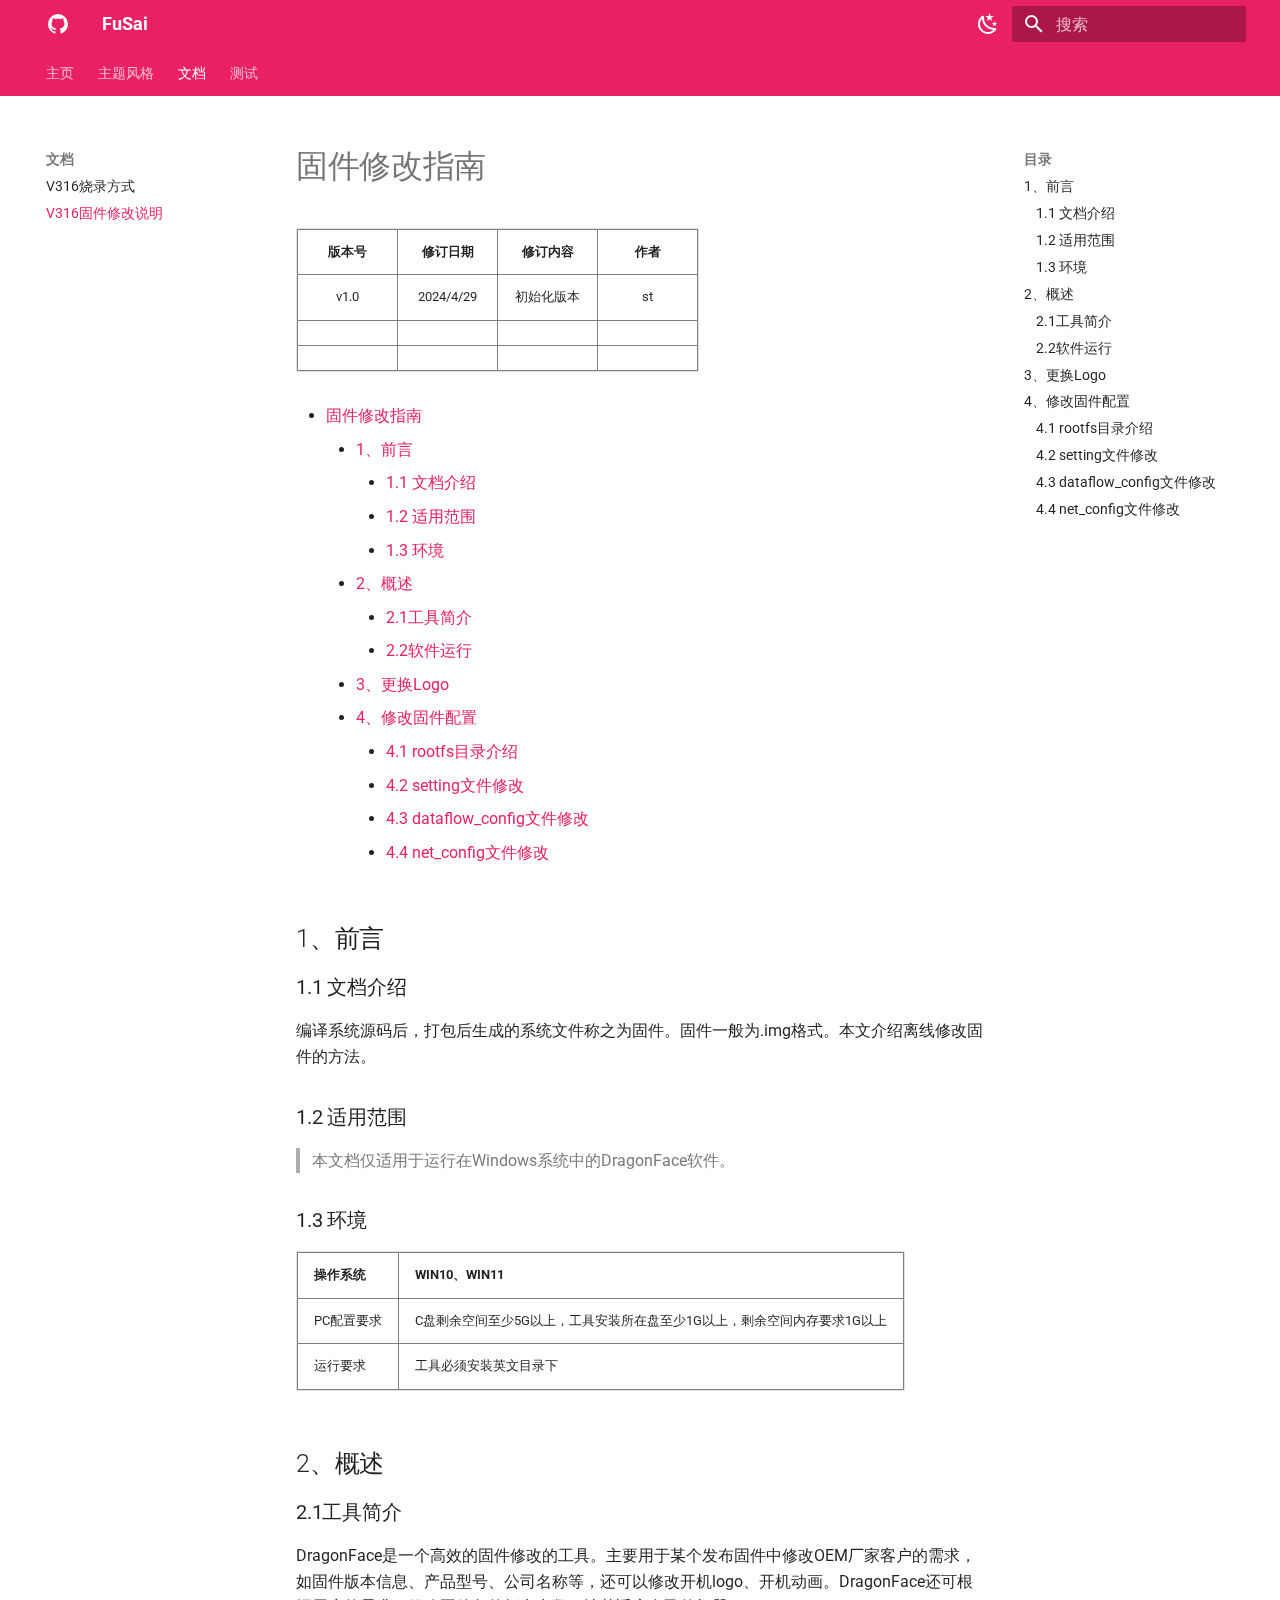
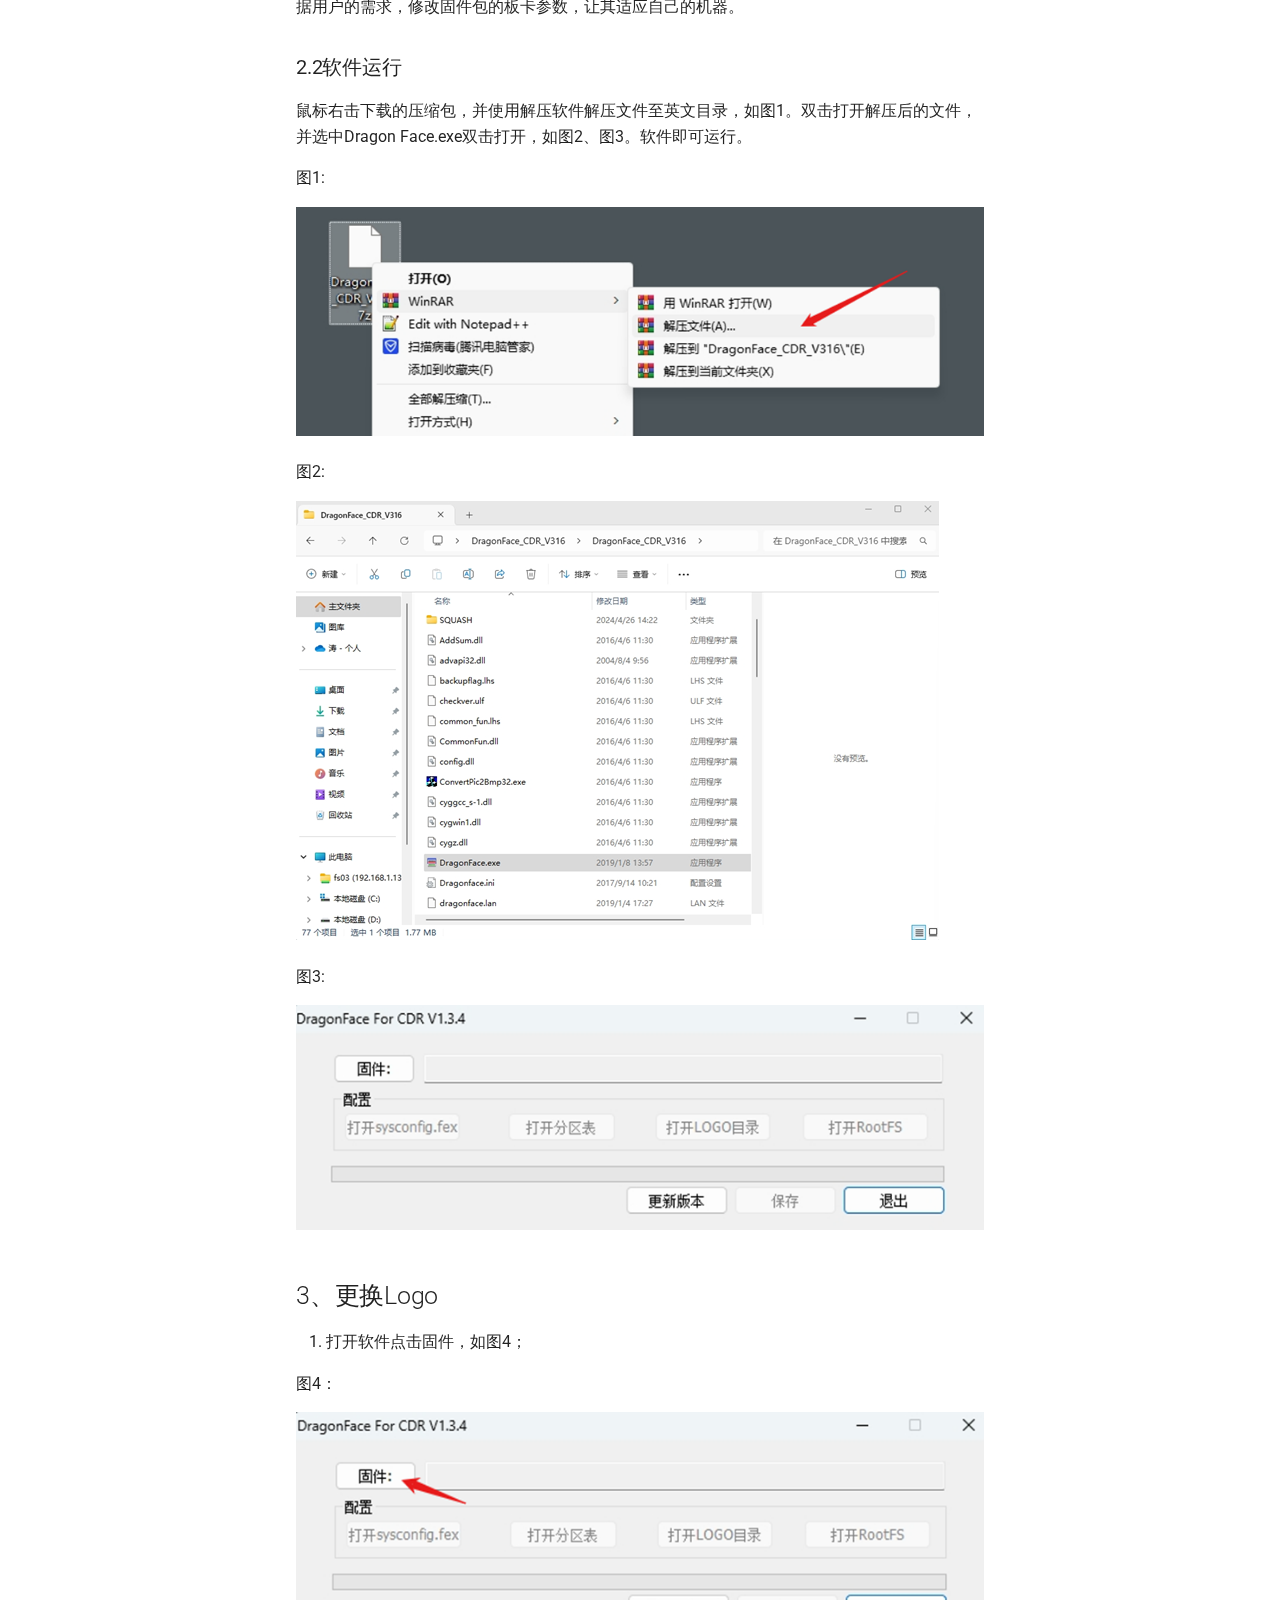
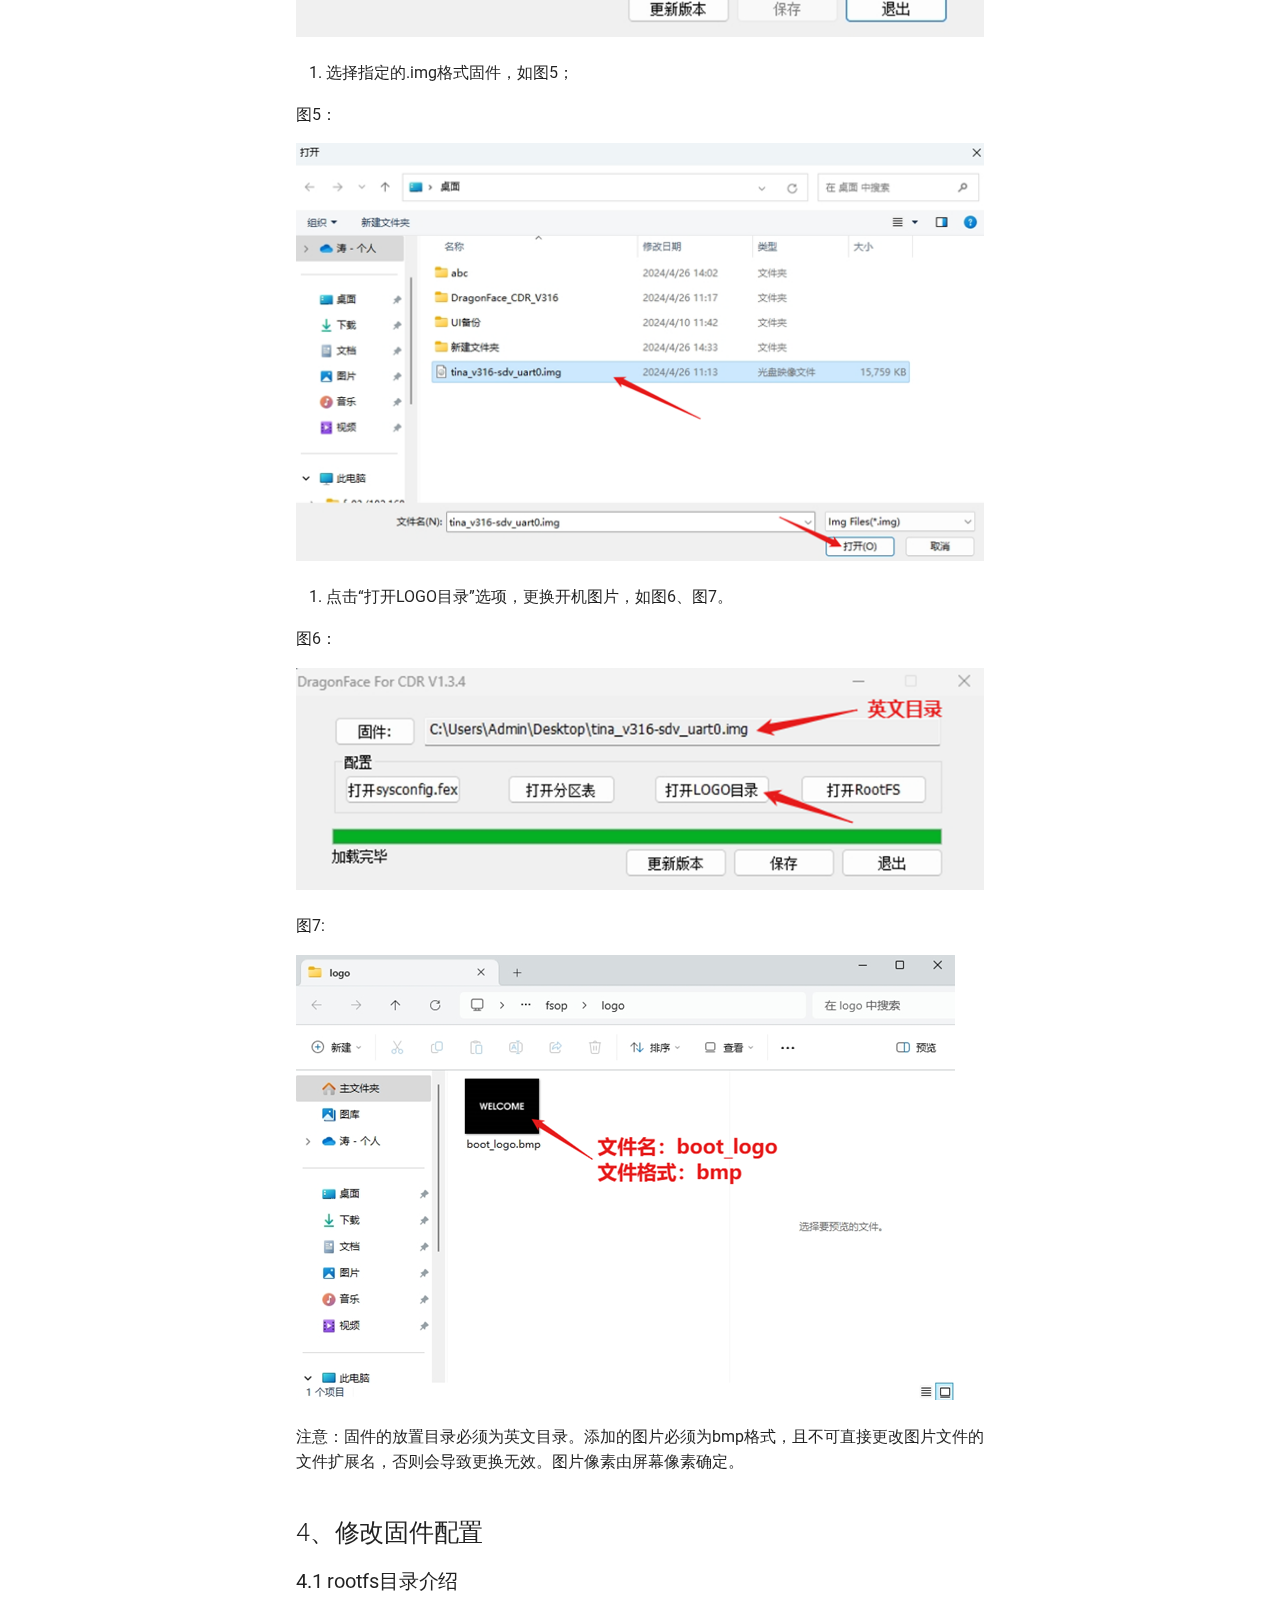
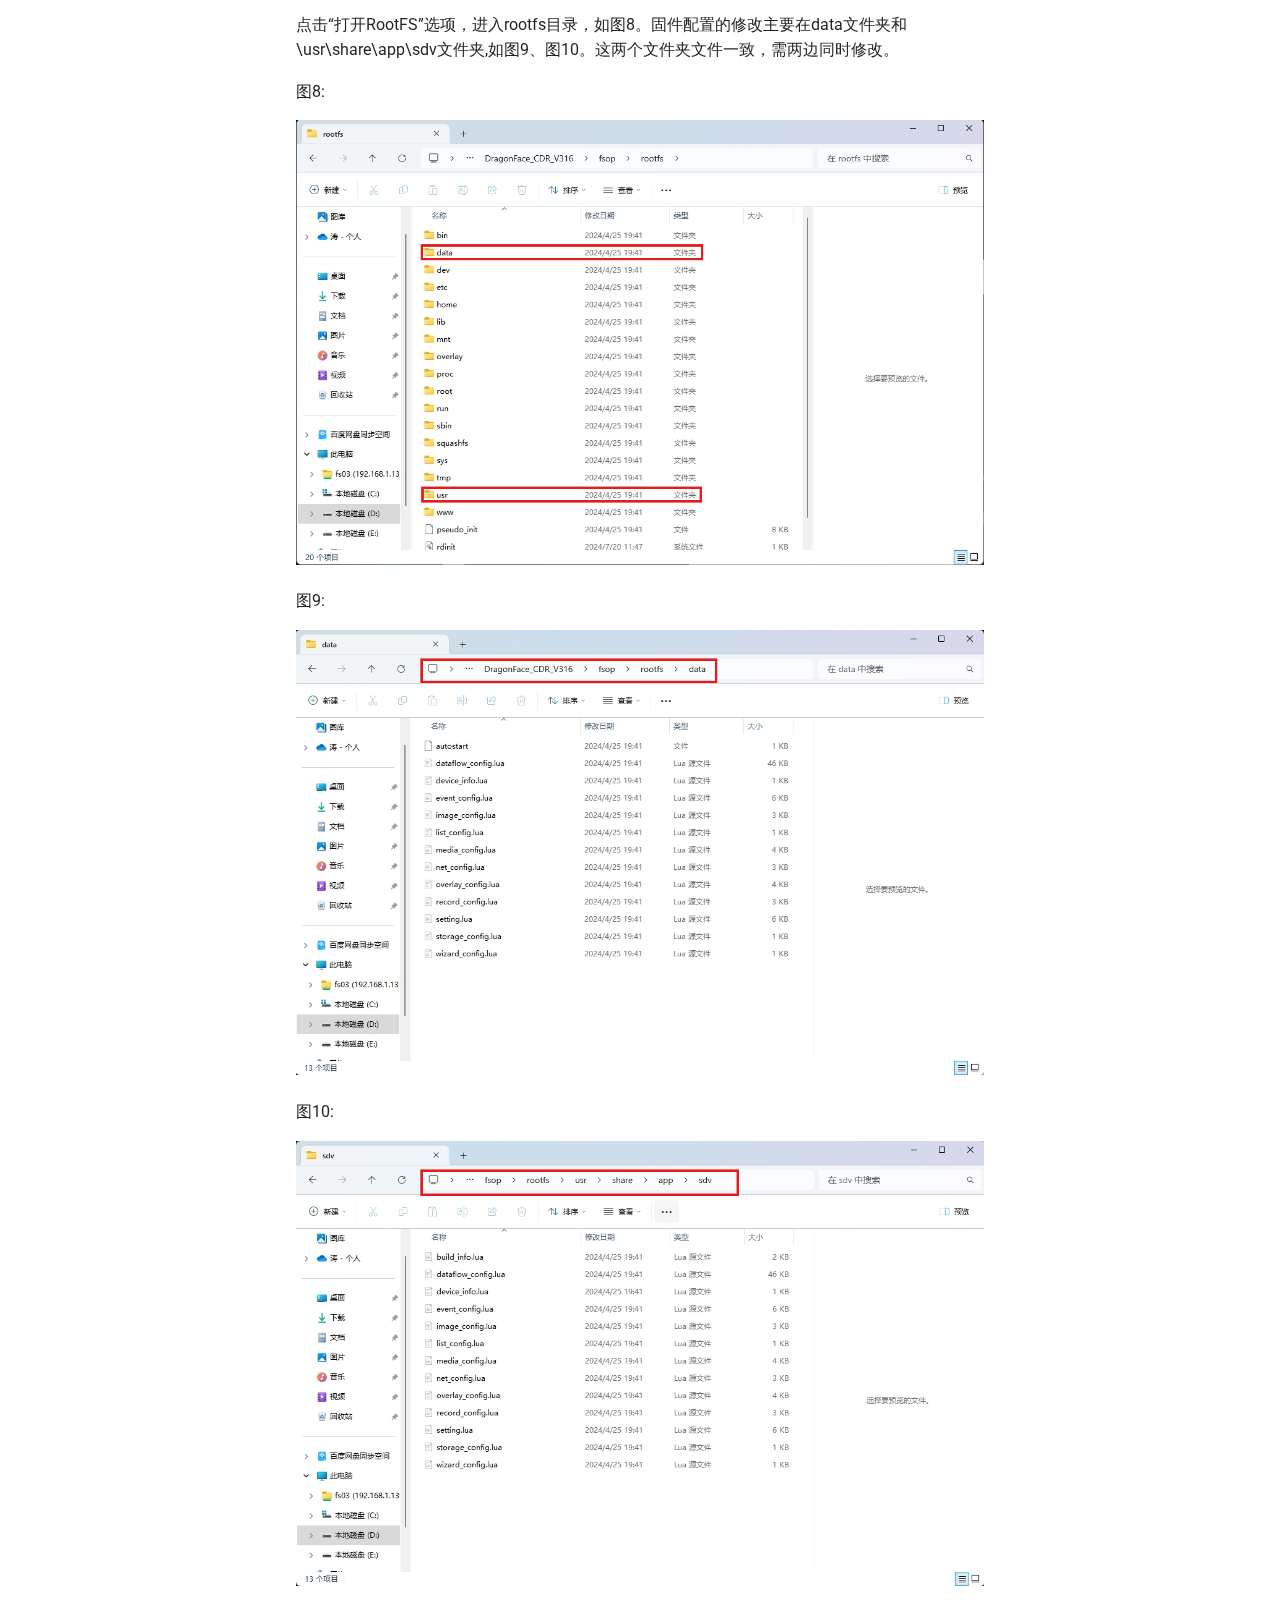
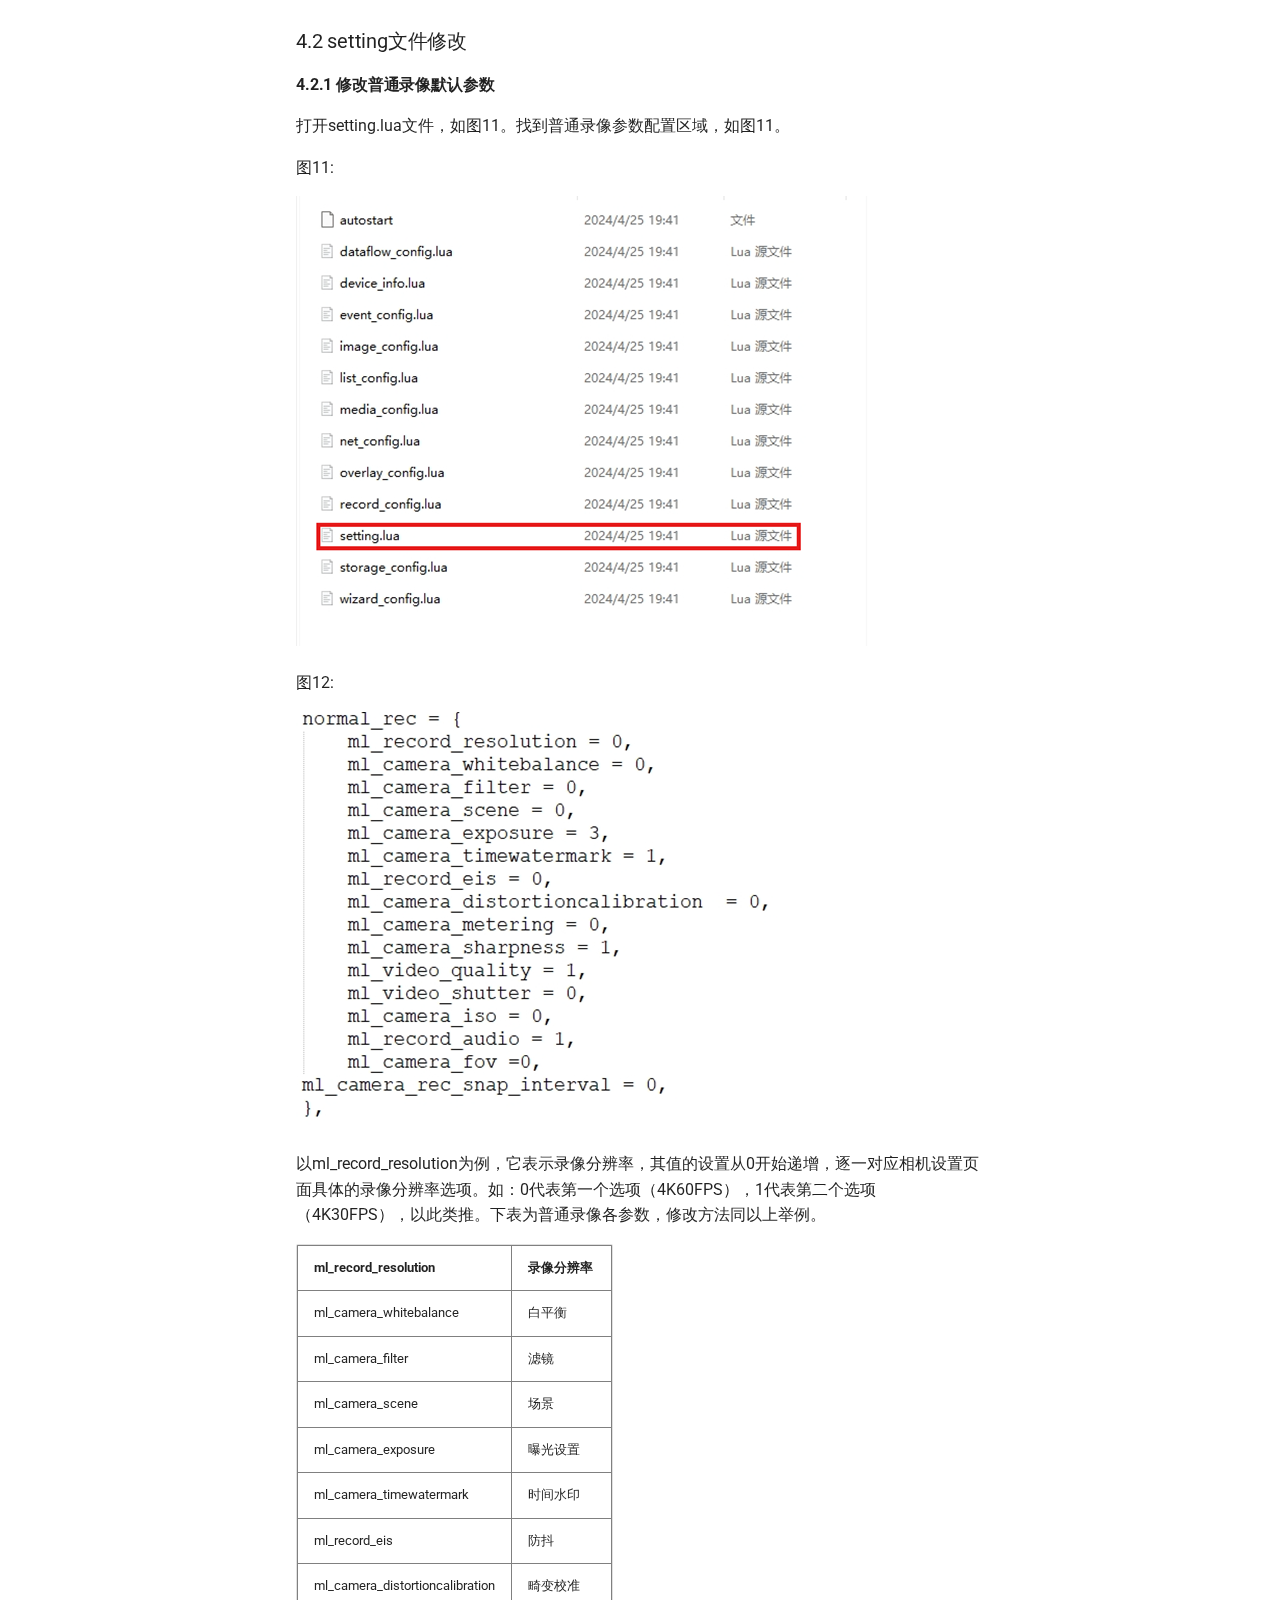
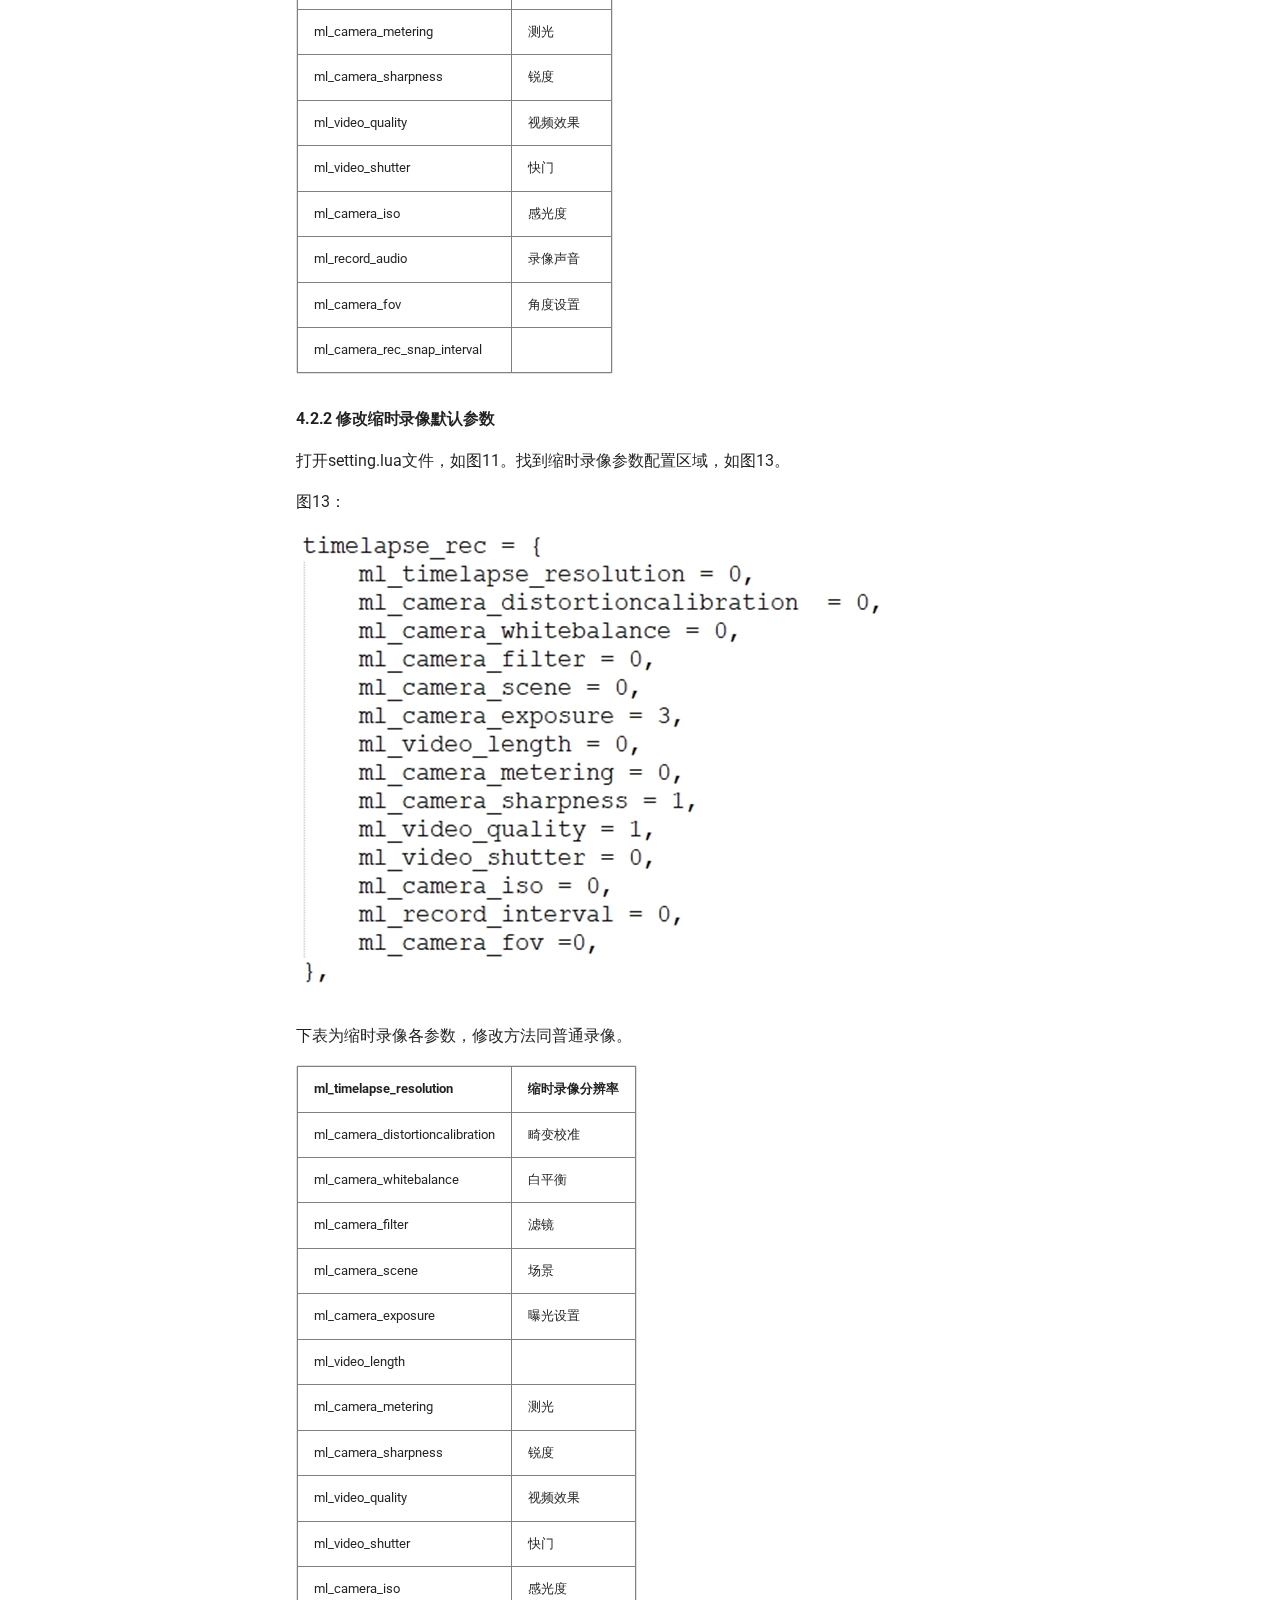
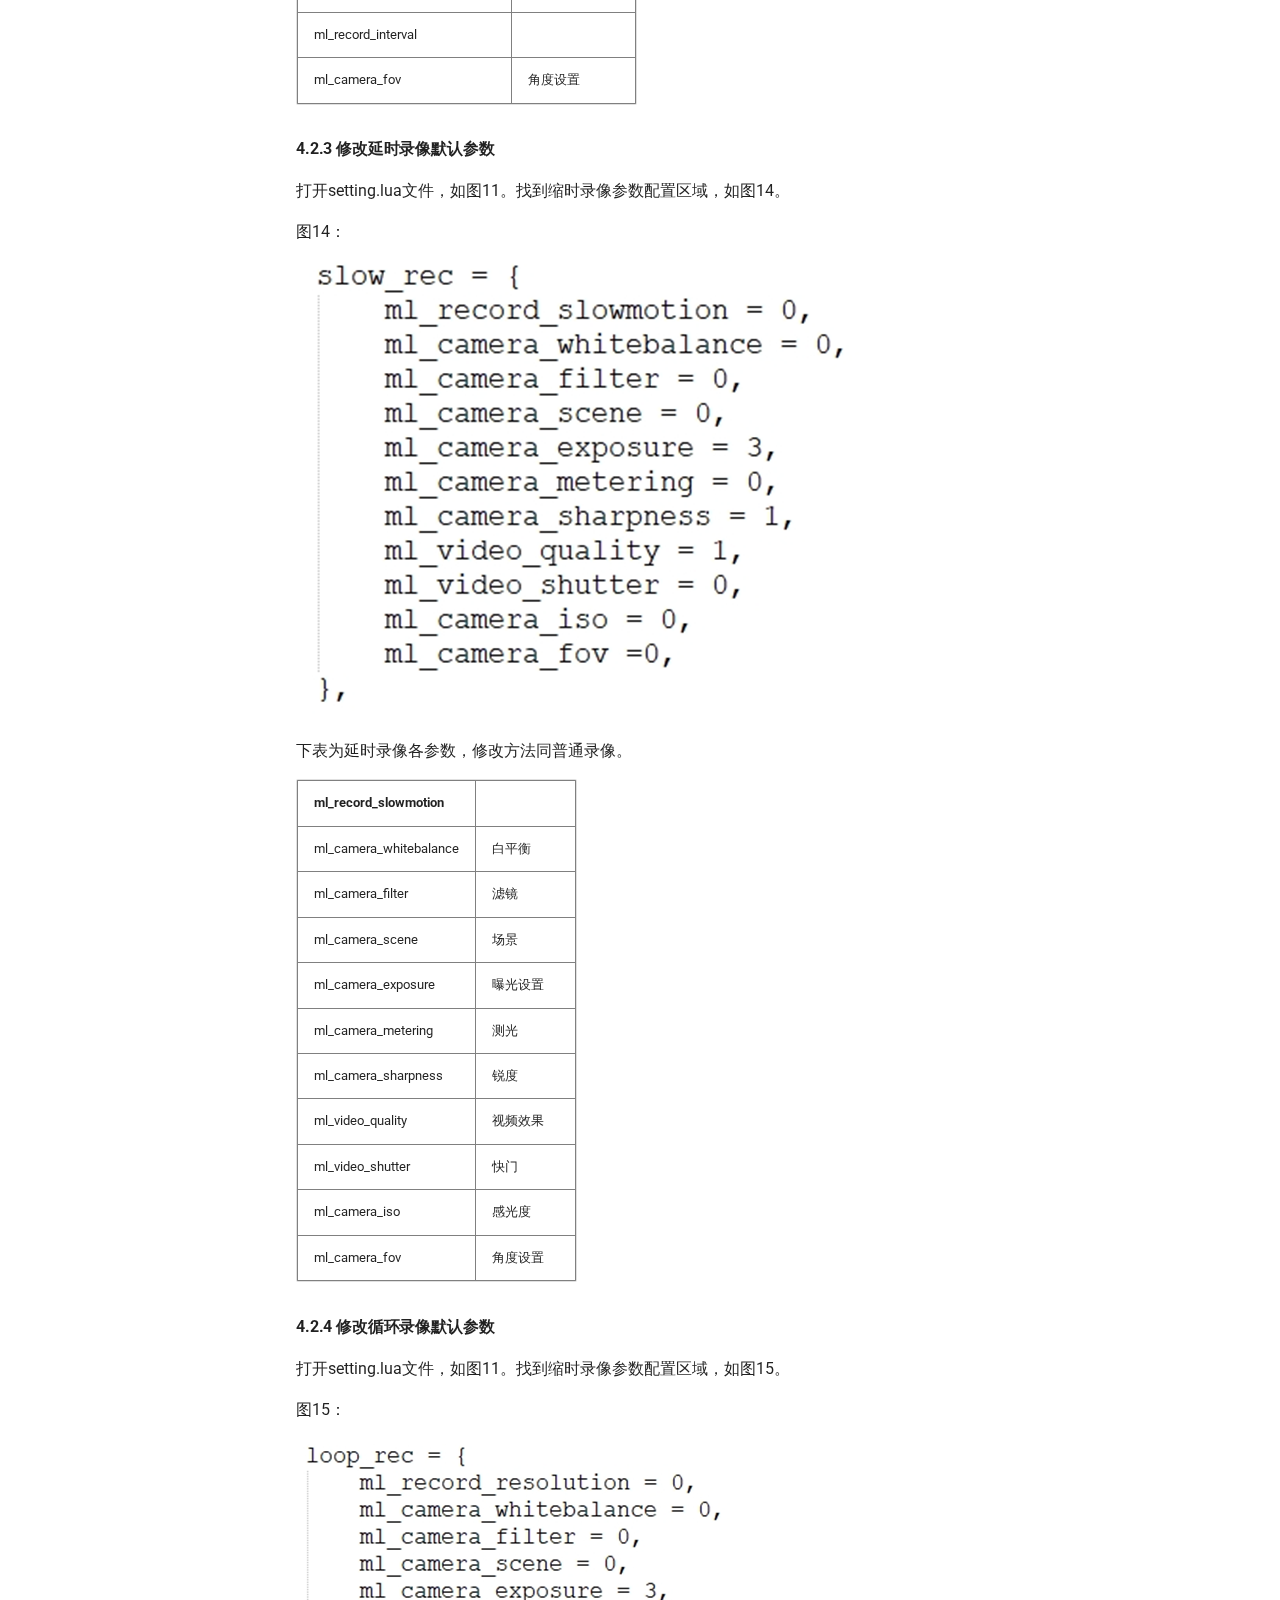
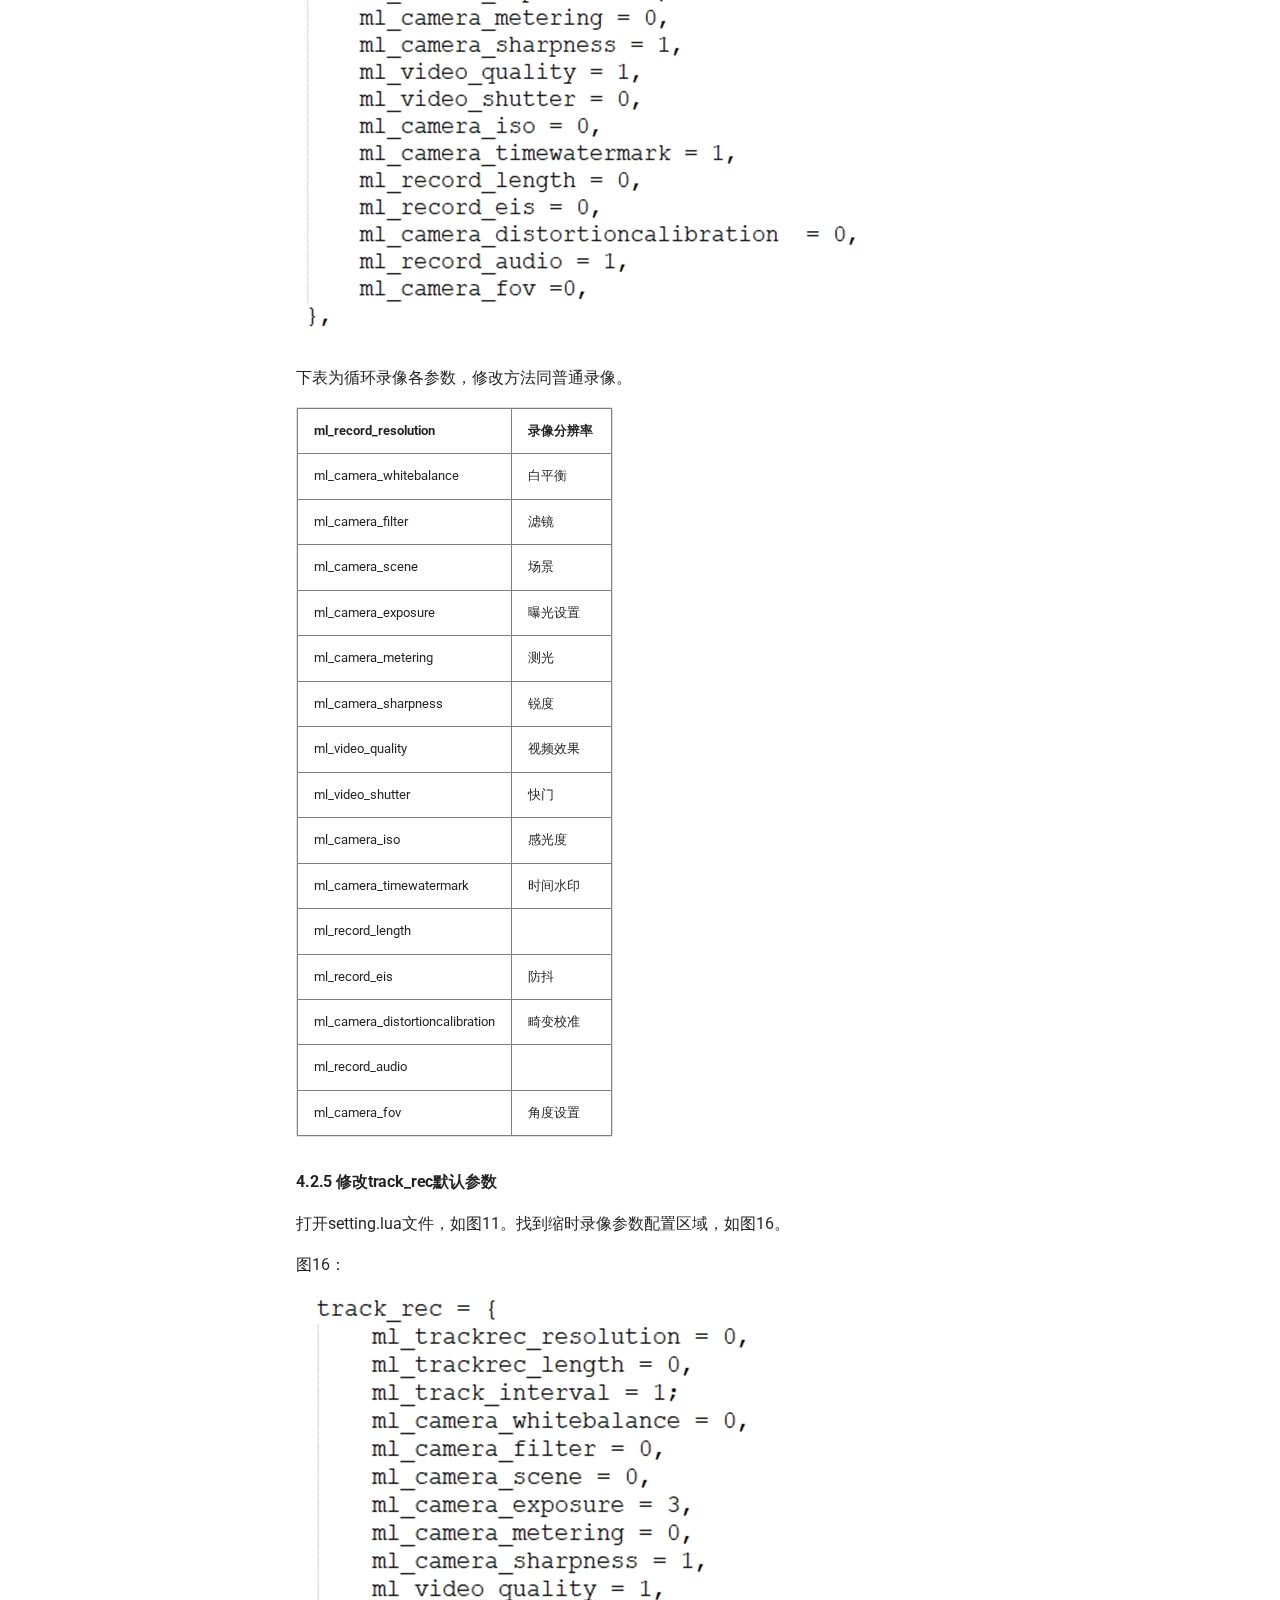
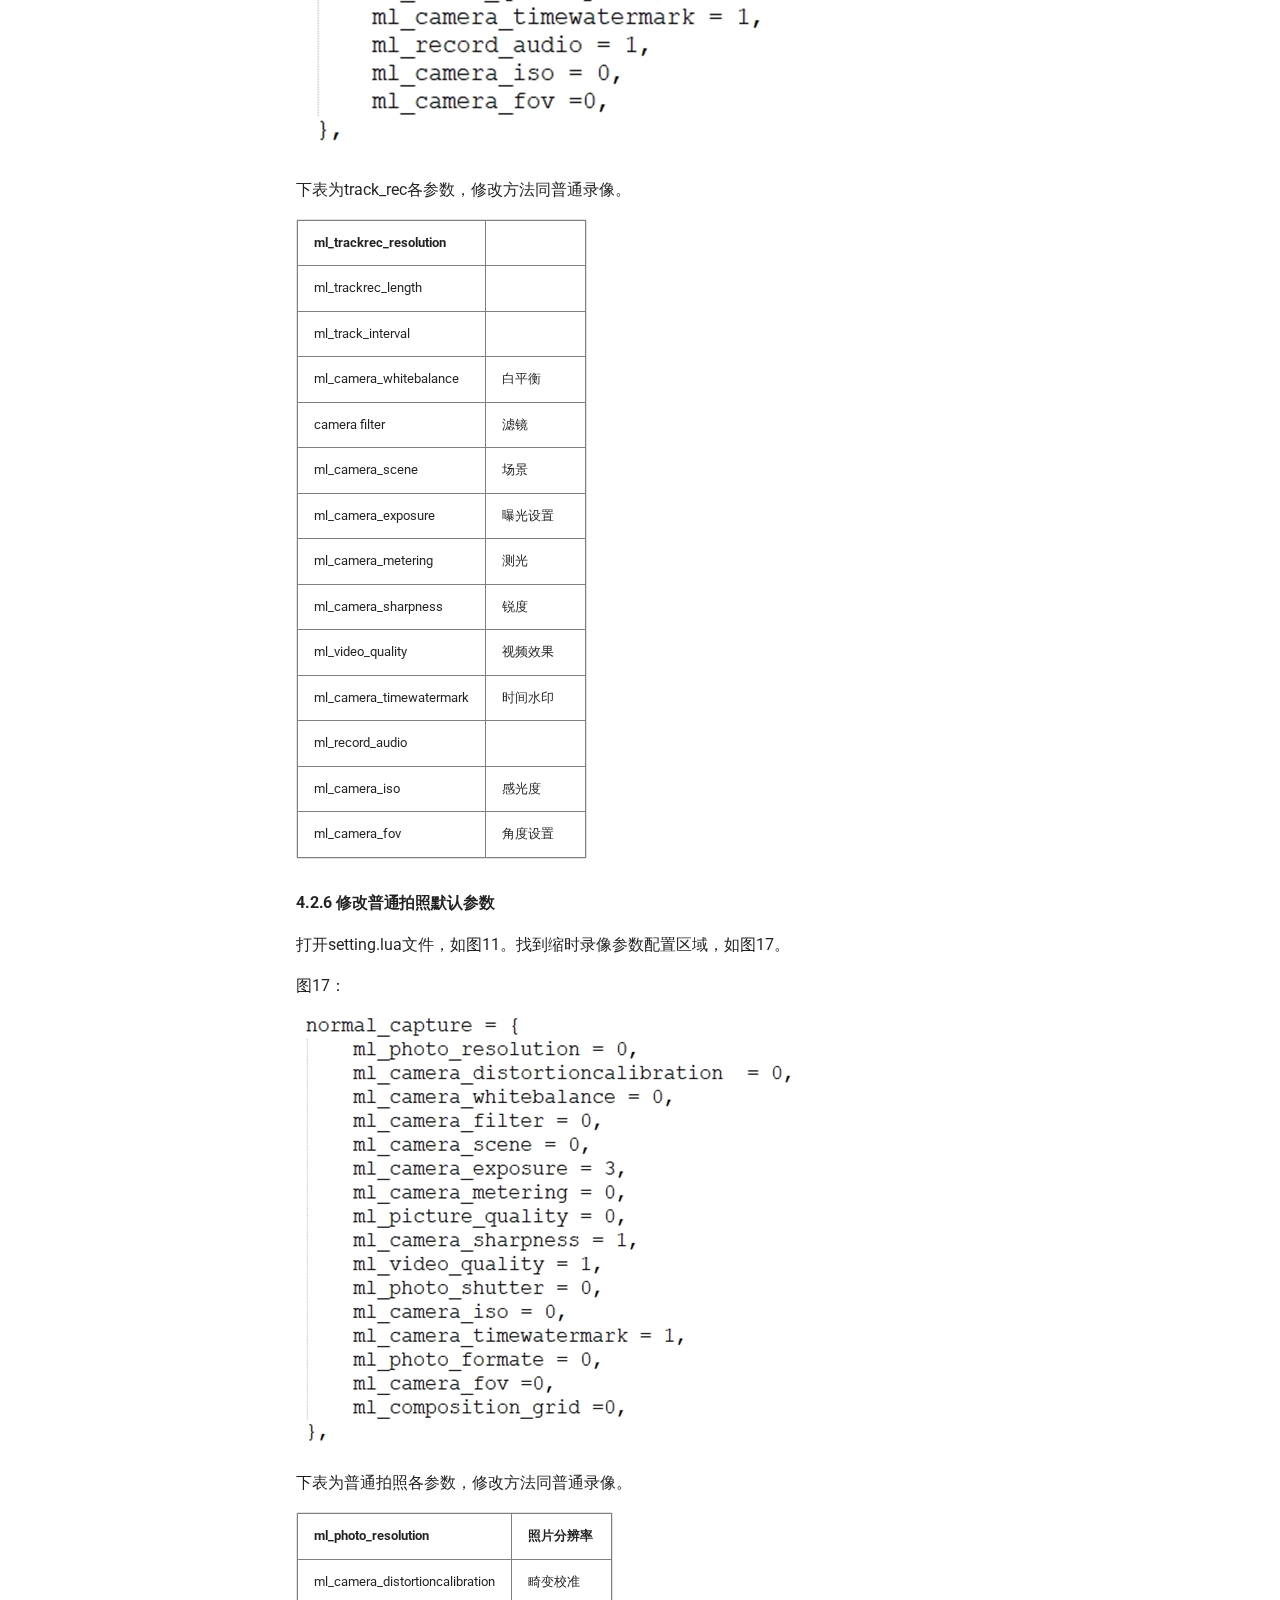
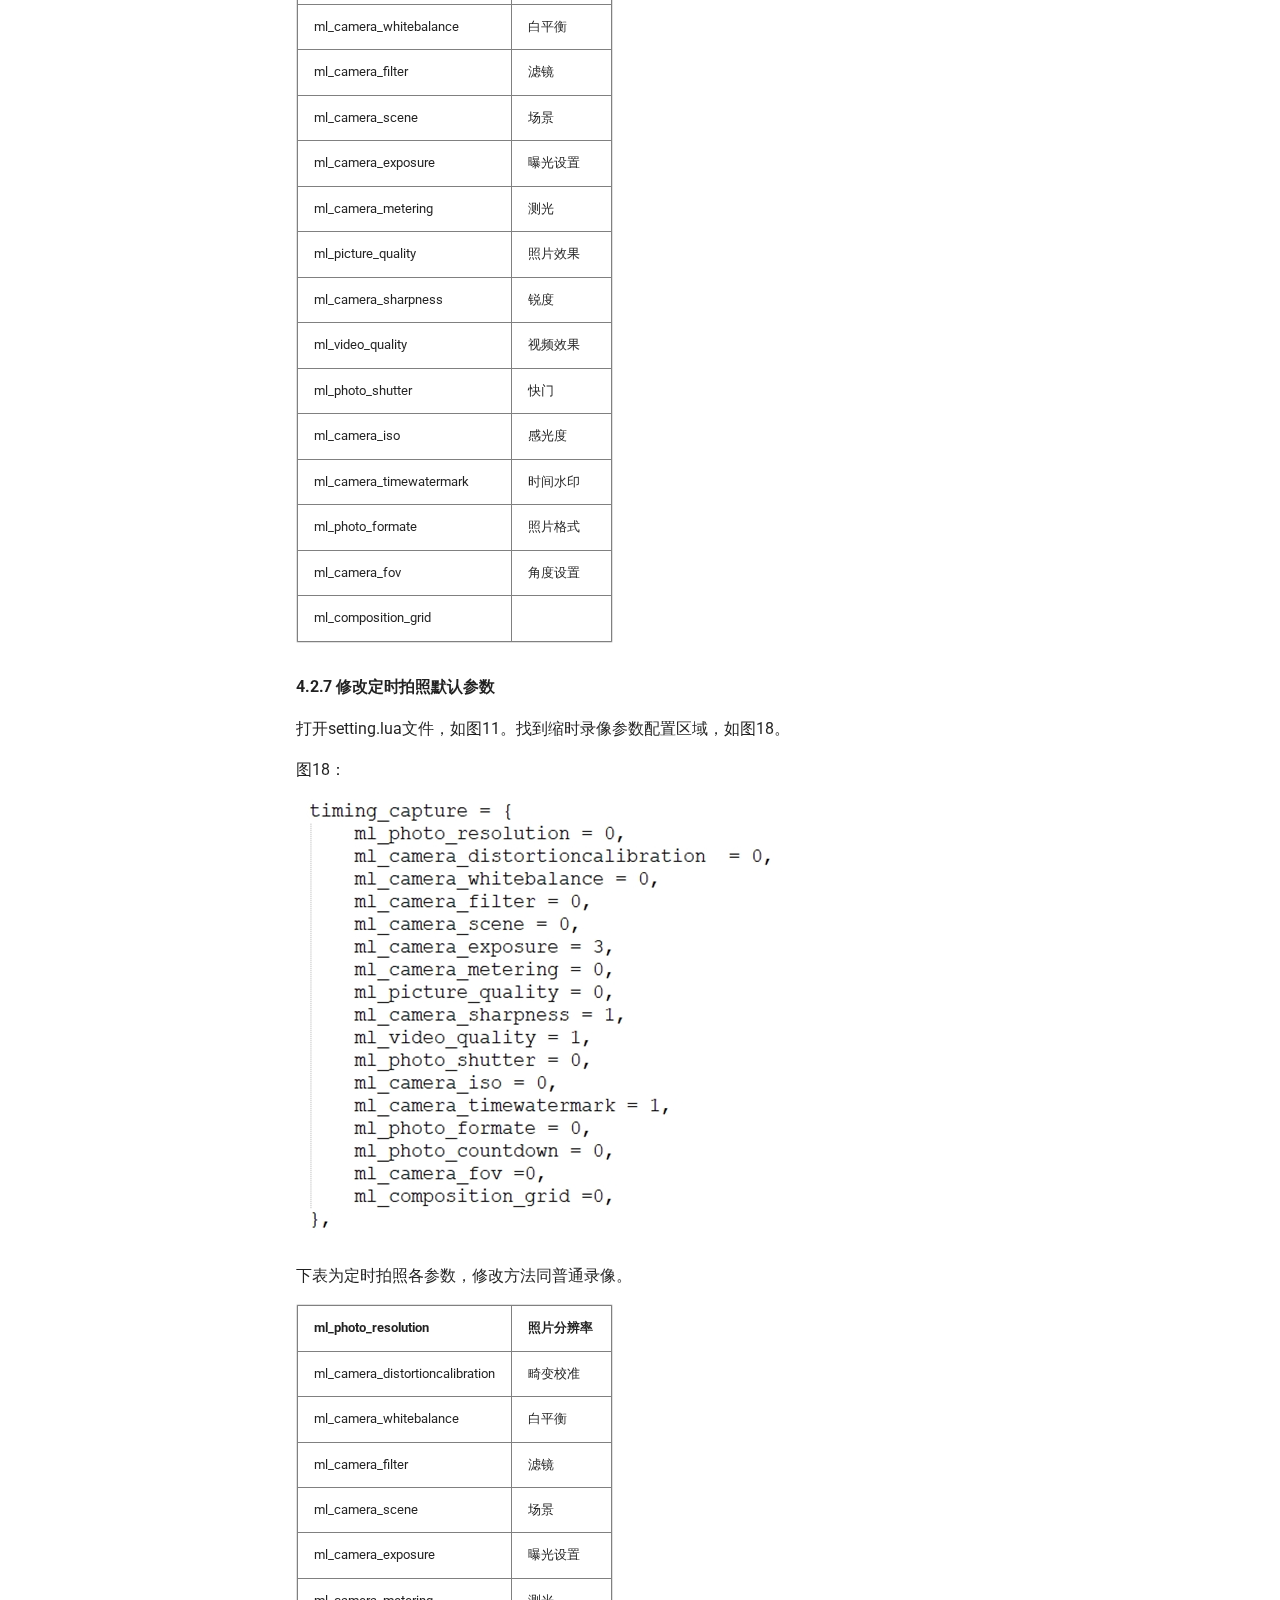
==== commit 1f274029: "Deployed db98539 with MkDocs version: 1.6.0" ====
--- a/Firmware_modification/Firmware_modification/index.html
+++ b/Firmware_modification/Firmware_modification/index.html
@@ -955,7 +955,7 @@
 <p><img alt="image-20240720113810379" src="../assets/image-20240720113810379.png" /></p>
 <p>注意：固件的放置目录必须为英文目录。添加的图片必须为bmp格式，且不可直接更改图片文件的文件扩展名，否则会导致更换无效。图片像素由屏幕像素确定。</p>
 <h2 id="4">4、修改固件配置<a class="headerlink" href="#4" title="Permanent link">&para;</a></h2>
-<h3 id="41-rootfs">4.1 <strong>rootfs目录介绍</strong><a class="headerlink" href="#41-rootfs" title="Permanent link">&para;</a></h3>
+<h3 id="41-rootfs">4.1 rootfs目录介绍<a class="headerlink" href="#41-rootfs" title="Permanent link">&para;</a></h3>
 <p>点击“打开RootFS”选项，进入rootfs目录，如图8。固件配置的修改主要在data文件夹和\usr\share\app\sdv文件夹,如图9、图10。这两个文件夹文件一致，需两边同时修改。</p>
 <p>图8:</p>
 <p><img alt="image-20240720115142832" src="../assets/image-20240720115142832.png" /></p>
@@ -1922,7 +1922,7 @@
     
     
     
-    <a href="https://github.com/SongTao2021" target="_blank" rel="noopener" title="GitHub" class="md-social__link">
+    <a href="" target="_blank" rel="noopener" title="GitHub" class="md-social__link">
       <svg xmlns="http://www.w3.org/2000/svg" viewBox="0 0 496 512"><!--! Font Awesome Free 6.5.2 by @fontawesome - https://fontawesome.com License - https://fontawesome.com/license/free (Icons: CC BY 4.0, Fonts: SIL OFL 1.1, Code: MIT License) Copyright 2024 Fonticons, Inc.--><path d="M165.9 397.4c0 2-2.3 3.6-5.2 3.6-3.3.3-5.6-1.3-5.6-3.6 0-2 2.3-3.6 5.2-3.6 3-.3 5.6 1.3 5.6 3.6zm-31.1-4.5c-.7 2 1.3 4.3 4.3 4.9 2.6 1 5.6 0 6.2-2s-1.3-4.3-4.3-5.2c-2.6-.7-5.5.3-6.2 2.3zm44.2-1.7c-2.9.7-4.9 2.6-4.6 4.9.3 2 2.9 3.3 5.9 2.6 2.9-.7 4.9-2.6 4.6-4.6-.3-1.9-3-3.2-5.9-2.9zM244.8 8C106.1 8 0 113.3 0 252c0 110.9 69.8 205.8 169.5 239.2 12.8 2.3 17.3-5.6 17.3-12.1 0-6.2-.3-40.4-.3-61.4 0 0-70 15-84.7-29.8 0 0-11.4-29.1-27.8-36.6 0 0-22.9-15.7 1.6-15.4 0 0 24.9 2 38.6 25.8 21.9 38.6 58.6 27.5 72.9 20.9 2.3-16 8.8-27.1 16-33.7-55.9-6.2-112.3-14.3-112.3-110.5 0-27.5 7.6-41.3 23.6-58.9-2.6-6.5-11.1-33.3 2.6-67.9 20.9-6.5 69 27 69 27 20-5.6 41.5-8.5 62.8-8.5s42.8 2.9 62.8 8.5c0 0 48.1-33.6 69-27 13.7 34.7 5.2 61.4 2.6 67.9 16 17.7 25.8 31.5 25.8 58.9 0 96.5-58.9 104.2-114.8 110.5 9.2 7.9 17 22.9 17 46.4 0 33.7-.3 75.4-.3 83.6 0 6.5 4.6 14.4 17.3 12.1C428.2 457.8 496 362.9 496 252 496 113.3 383.5 8 244.8 8zM97.2 352.9c-1.3 1-1 3.3.7 5.2 1.6 1.6 3.9 2.3 5.2 1 1.3-1 1-3.3-.7-5.2-1.6-1.6-3.9-2.3-5.2-1zm-10.8-8.1c-.7 1.3.3 2.9 2.3 3.9 1.6 1 3.6.7 4.3-.7.7-1.3-.3-2.9-2.3-3.9-2-.6-3.6-.3-4.3.7zm32.4 35.6c-1.6 1.3-1 4.3 1.3 6.2 2.3 2.3 5.2 2.6 6.5 1 1.3-1.3.7-4.3-1.3-6.2-2.2-2.3-5.2-2.6-6.5-1zm-11.4-14.7c-1.6 1-1.6 3.6 0 5.9 1.6 2.3 4.3 3.3 5.6 2.3 1.6-1.3 1.6-3.9 0-6.2-1.4-2.3-4-3.3-5.6-2z"/></svg>
     </a>
   
@@ -1930,7 +1930,7 @@
     
     
     
-    <a href="https://space.bilibili.com/507700169" target="_blank" rel="noopener" title="Bilibili" class="md-social__link">
+    <a href="" target="_blank" rel="noopener" title="Bilibili" class="md-social__link">
       <svg xmlns="http://www.w3.org/2000/svg" viewBox="0 0 512 512"><!--! Font Awesome Free 6.5.2 by @fontawesome - https://fontawesome.com License - https://fontawesome.com/license/free (Icons: CC BY 4.0, Fonts: SIL OFL 1.1, Code: MIT License) Copyright 2024 Fonticons, Inc.--><path d="M488.6 104.1c16.7 18.1 24.4 39.7 23.3 65.7v202.4c-.4 26.4-9.2 48.1-26.5 65.1-17.2 17-39.1 25.9-65.5 26.7H92.02c-26.45-.8-48.21-9.8-65.28-27.2C9.682 419.4.767 396.5 0 368.2V169.8c.767-26 9.682-47.6 26.74-65.7C43.81 87.75 65.57 78.77 92.02 78h29.38L96.05 52.19c-5.75-5.73-8.63-13-8.63-21.79 0-8.8 2.88-16.06 8.63-21.797C101.8 2.868 109.1 0 117.9 0s16.1 2.868 21.9 8.603L213.1 78h88l74.5-69.397C381.7 2.868 389.2 0 398 0c8.8 0 16.1 2.868 21.9 8.603 5.7 5.737 8.6 12.997 8.6 21.797 0 8.79-2.9 16.06-8.6 21.79L394.6 78h29.3c26.4.77 48 9.75 64.7 26.1zm-38.8 69.7c-.4-9.6-3.7-17.4-10.7-23.5-5.2-6.1-14-9.4-22.7-9.8H96.05c-9.59.4-17.45 3.7-23.58 9.8-6.14 6.1-9.4 13.9-9.78 23.5v194.4c0 9.2 3.26 17 9.78 23.5s14.38 9.8 23.58 9.8H416.4c9.2 0 17-3.3 23.3-9.8 6.3-6.5 9.7-14.3 10.1-23.5V173.8zm-264.3 42.7c6.3 6.3 9.7 14.1 10.1 23.2V273c-.4 9.2-3.7 16.9-9.8 23.2-6.2 6.3-14 9.5-23.6 9.5-9.6 0-17.5-3.2-23.6-9.5-6.1-6.3-9.4-14-9.8-23.2v-33.3c.4-9.1 3.8-16.9 10.1-23.2 6.3-6.3 13.2-9.6 23.3-10 9.2.4 17 3.7 23.3 10zm191.5 0c6.3 6.3 9.7 14.1 10.1 23.2V273c-.4 9.2-3.7 16.9-9.8 23.2-6.1 6.3-14 9.5-23.6 9.5-9.6 0-17.4-3.2-23.6-9.5-7-6.3-9.4-14-9.7-23.2v-33.3c.3-9.1 3.7-16.9 10-23.2 6.3-6.3 14.1-9.6 23.3-10 9.2.4 17 3.7 23.3 10z"/></svg>
     </a>
   
--- a/extra.css
+++ b/extra.css
@@ -1,10 +1,45 @@
+/* 白天模式 */
+/*@media (prefers-color-scheme: light) {
+  table {
+    border-collapse: collapse;
+    width: 100%;
+  }
+
+  table, th, td {
+    border: 1px solid black;
+  }
+
+  th, td {
+    padding: 8px;
+    text-align: left;
+  }
+}*/
+
+/* 夜晚模式 */
+/*@media (prefers-color-scheme: dark) {
+  table {
+    border-collapse: collapse;
+    width: 100%;
+  }
+
+  table, th, td {
+    border: 1px solid white;
+  }
+
+  th, td {
+    padding: 8px;
+    text-align: left;
+  }
+}*/
+
+
 table {
   border-collapse: collapse;
   width: 100%;
 }
 
 table, th, td {
-  border: 1px solid black;
+  border: 1.3px solid grey;
 }
 
 th, td {
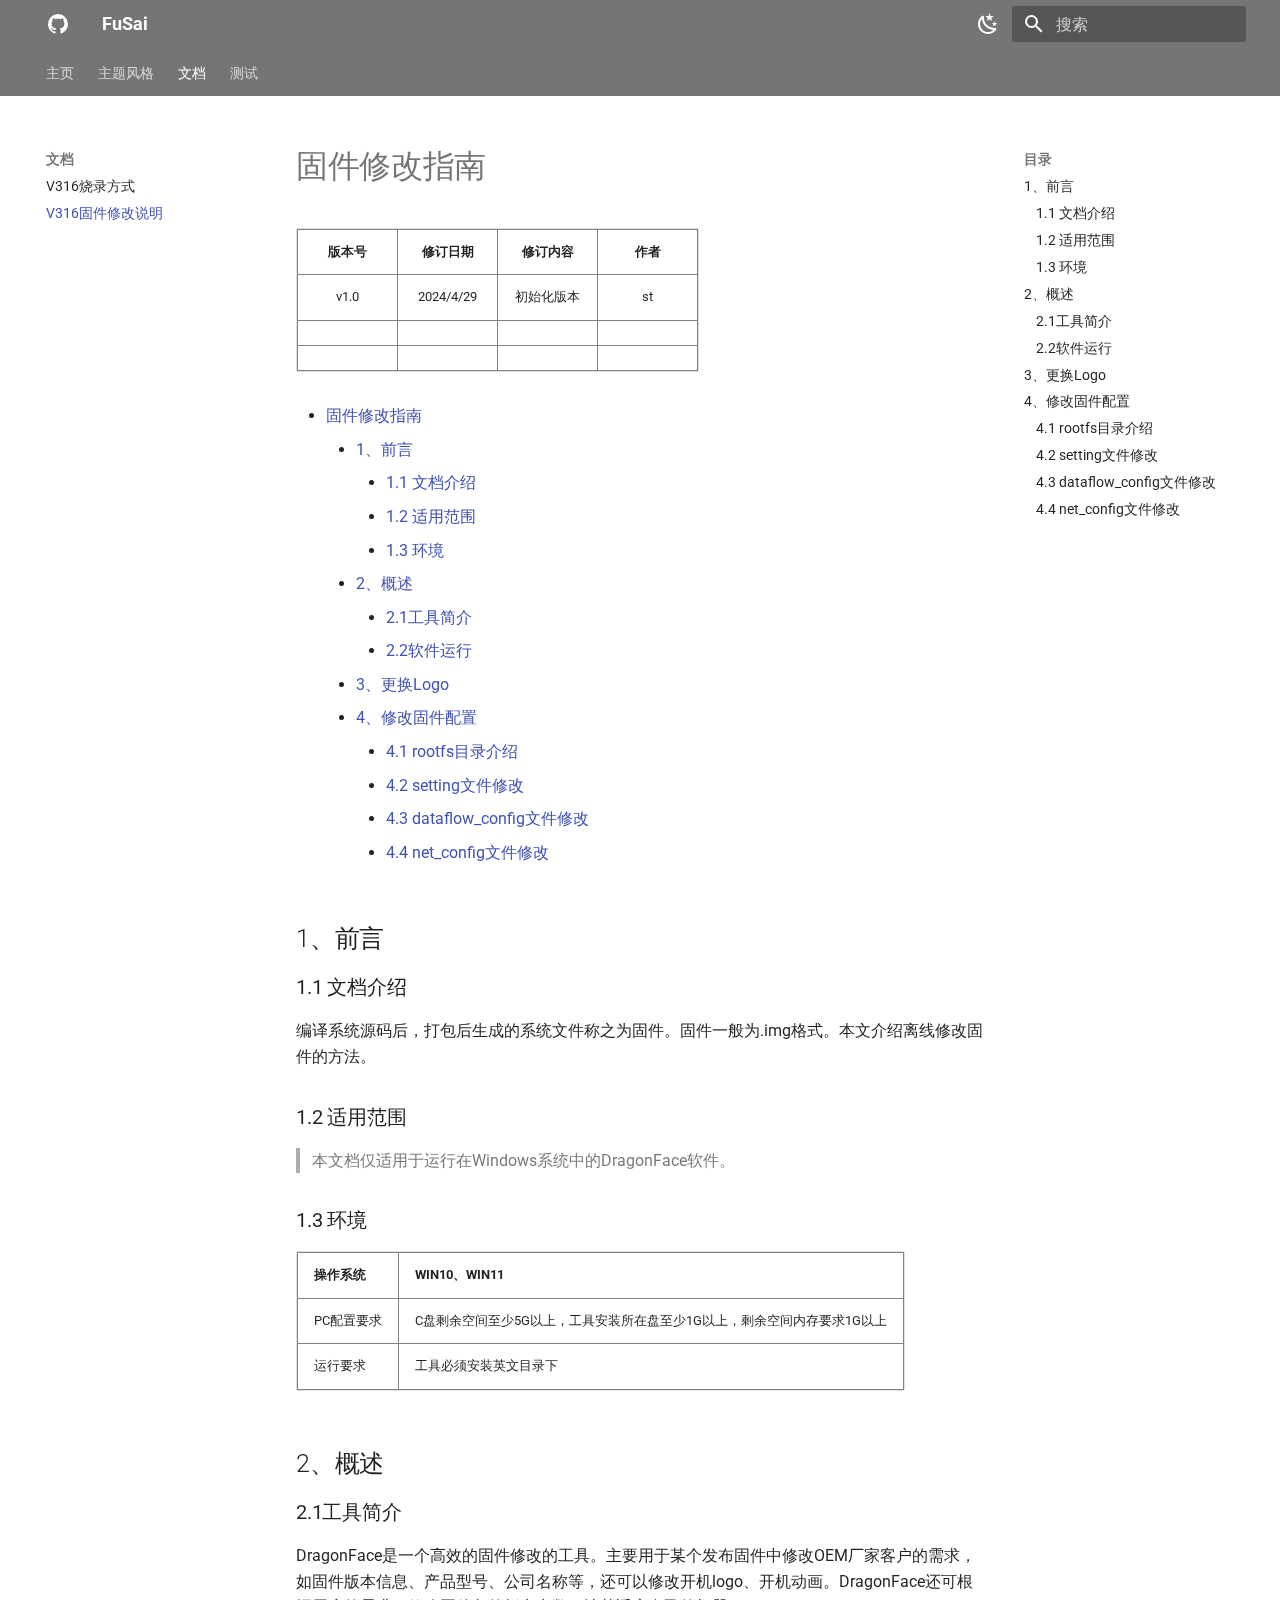
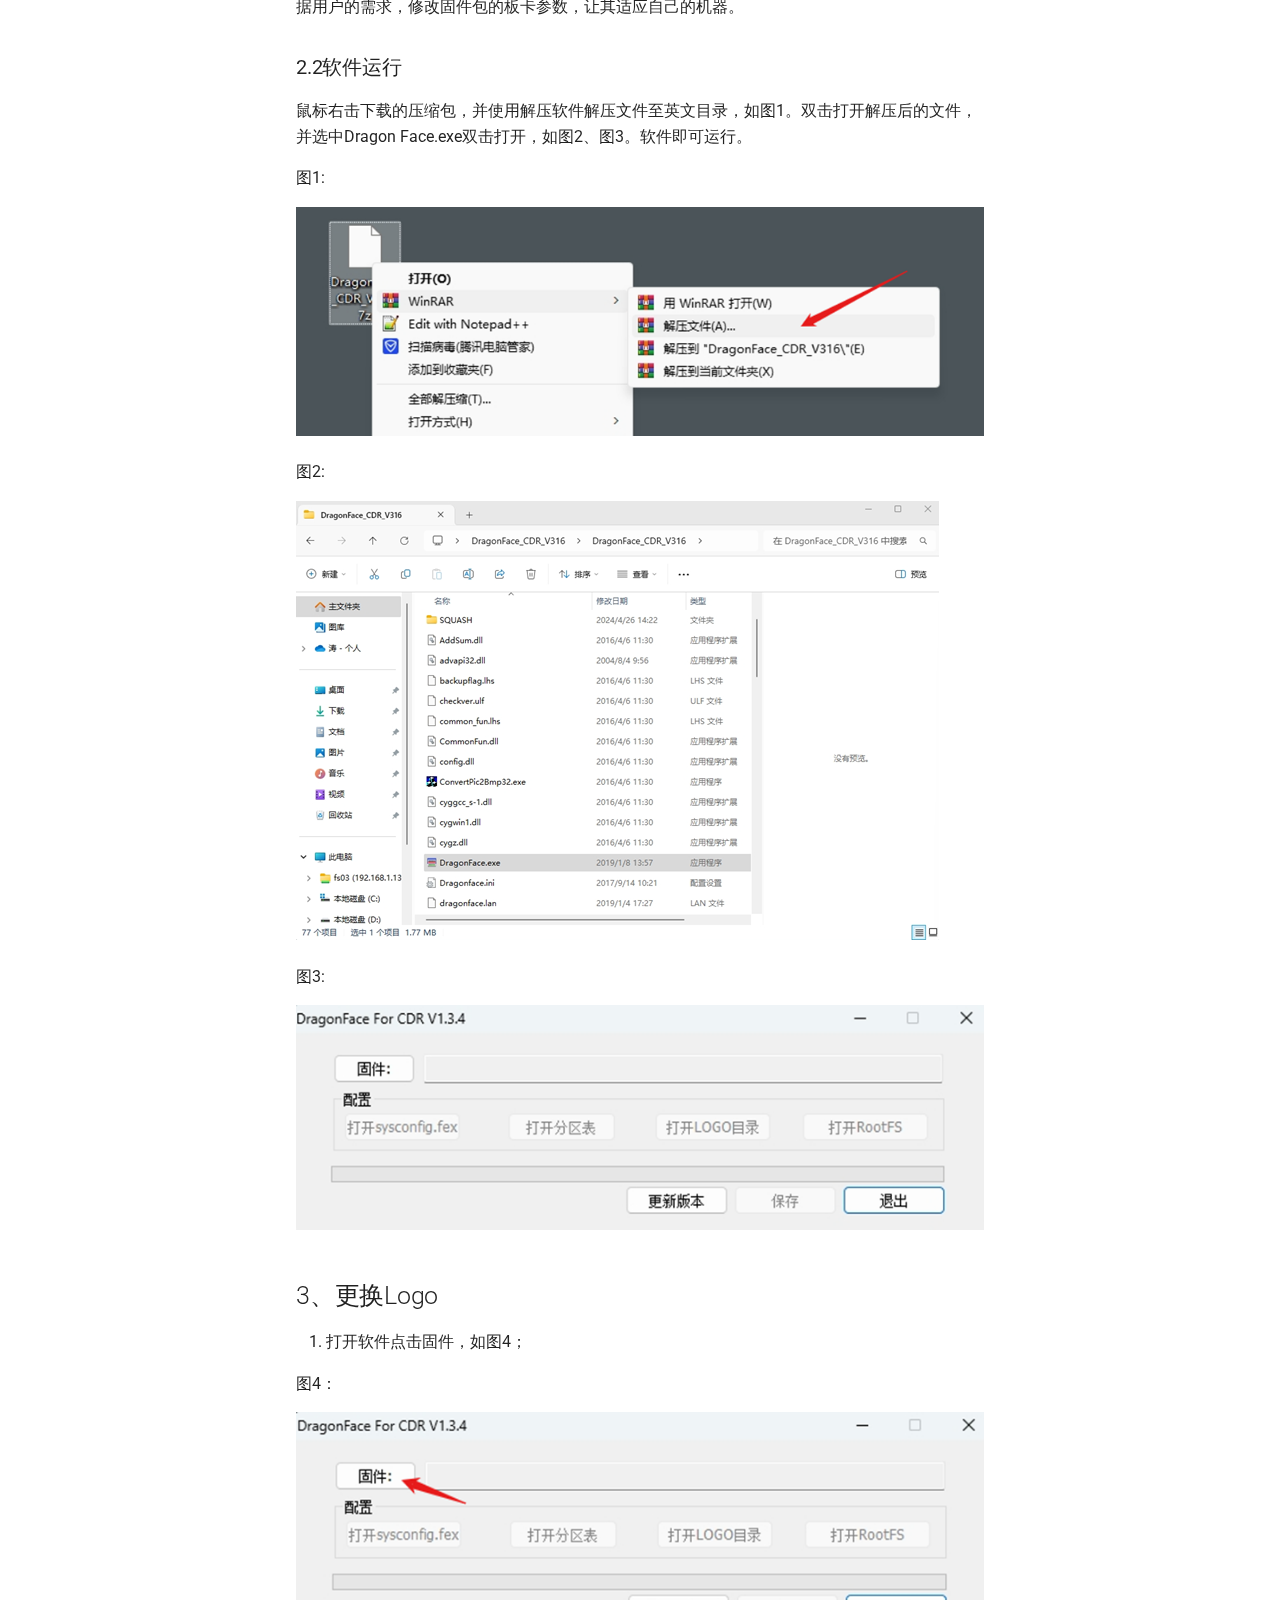
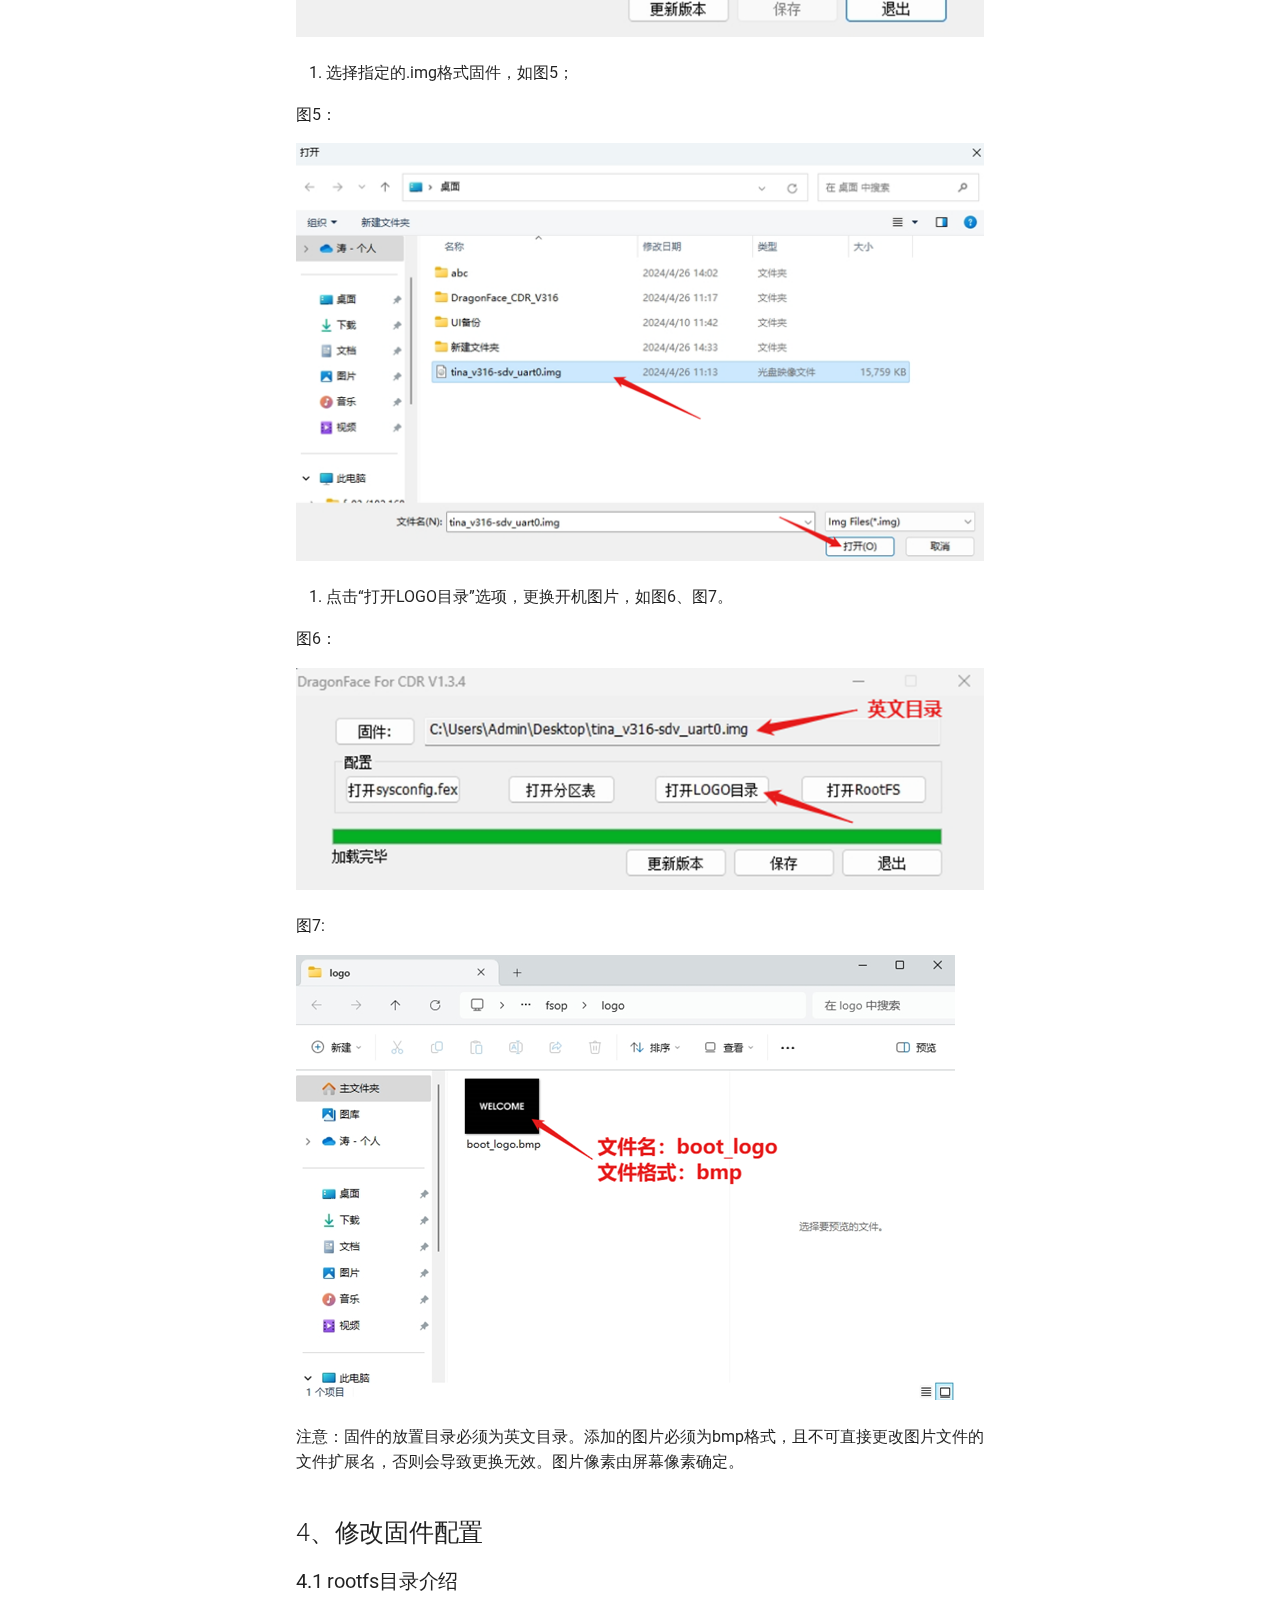
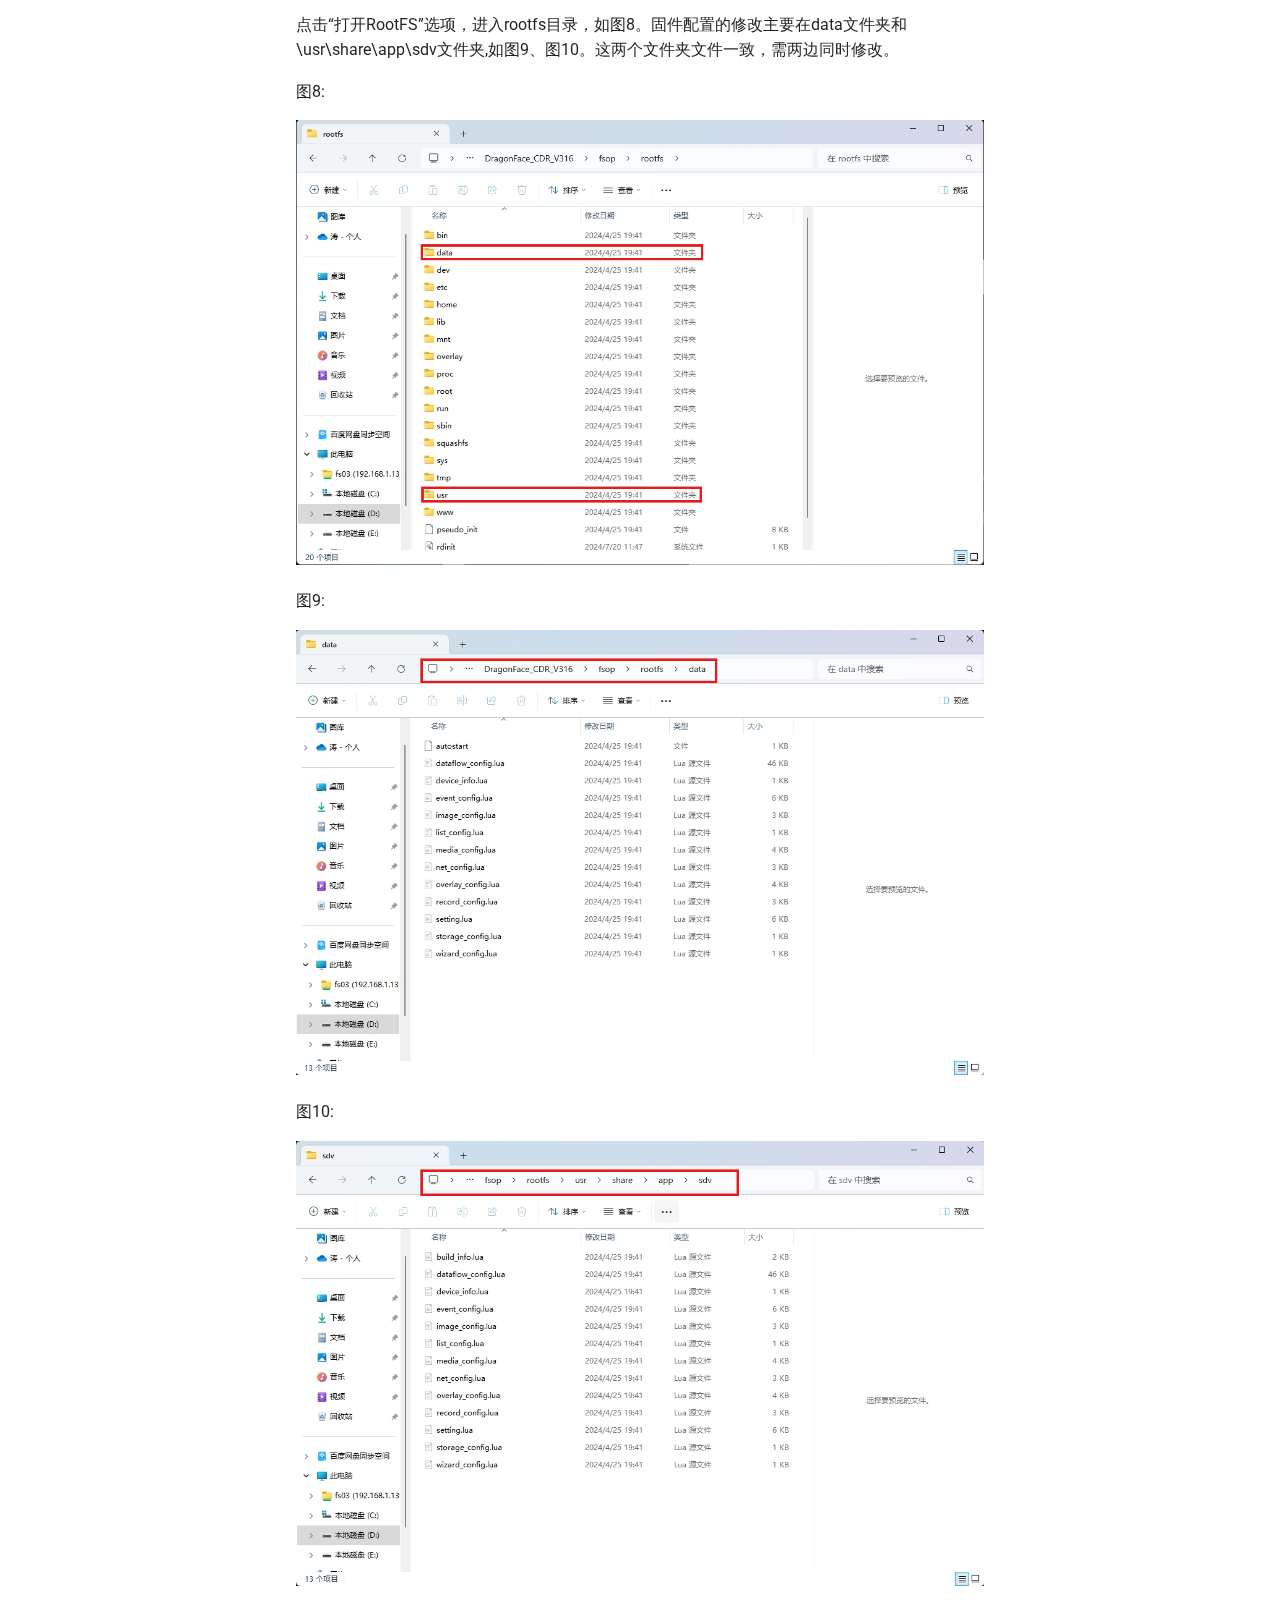
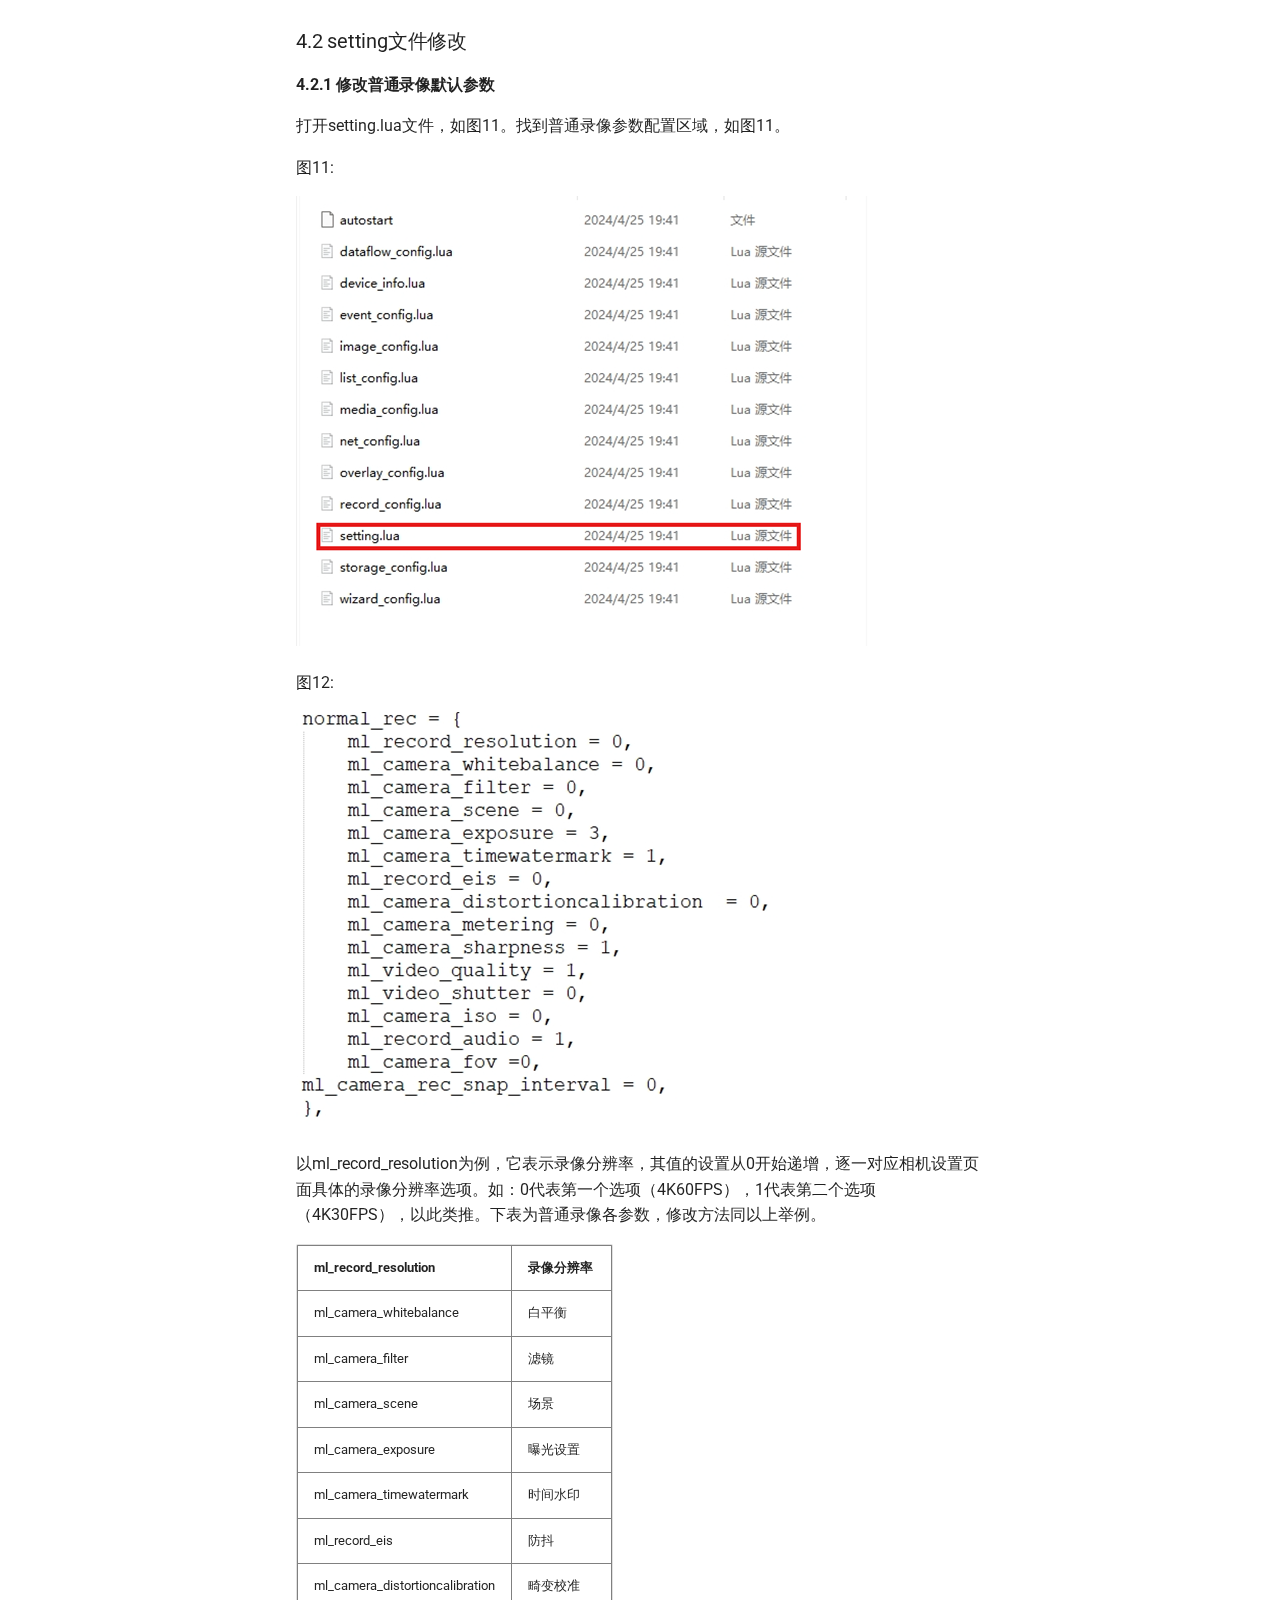
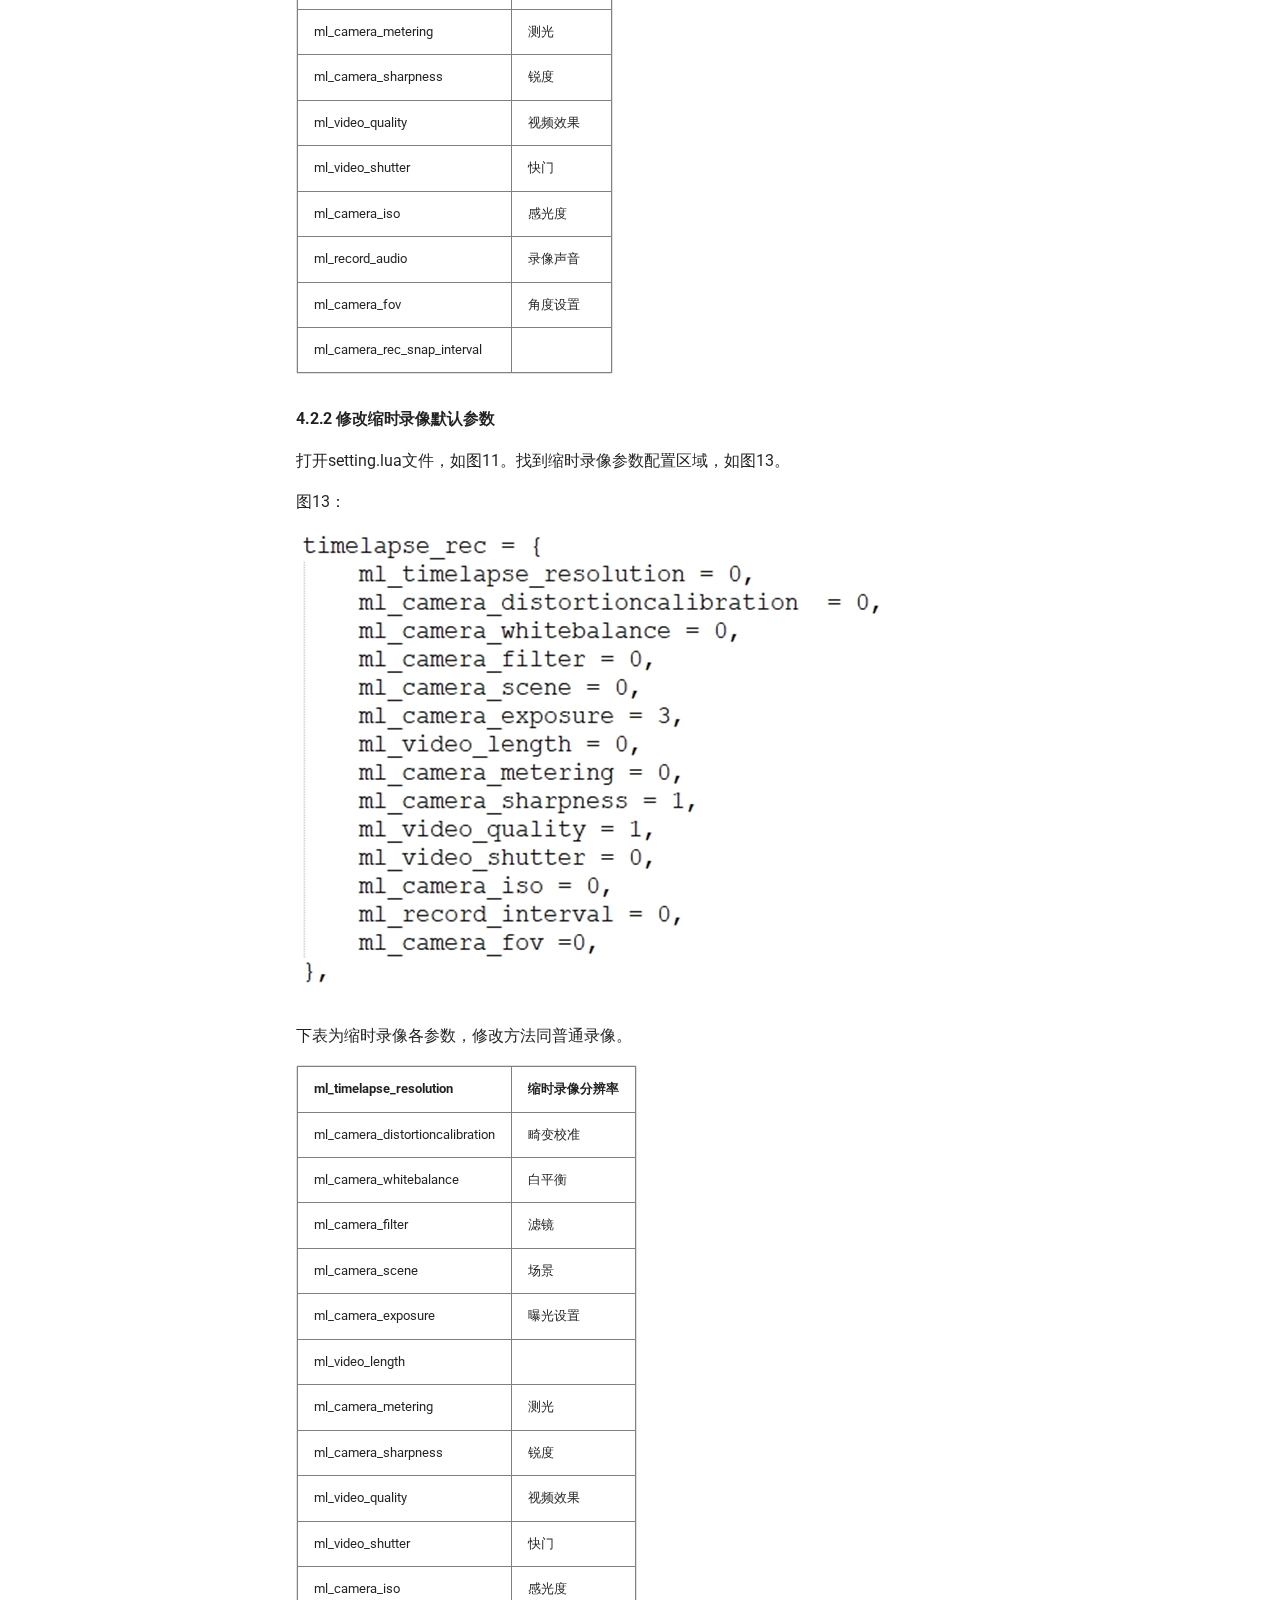
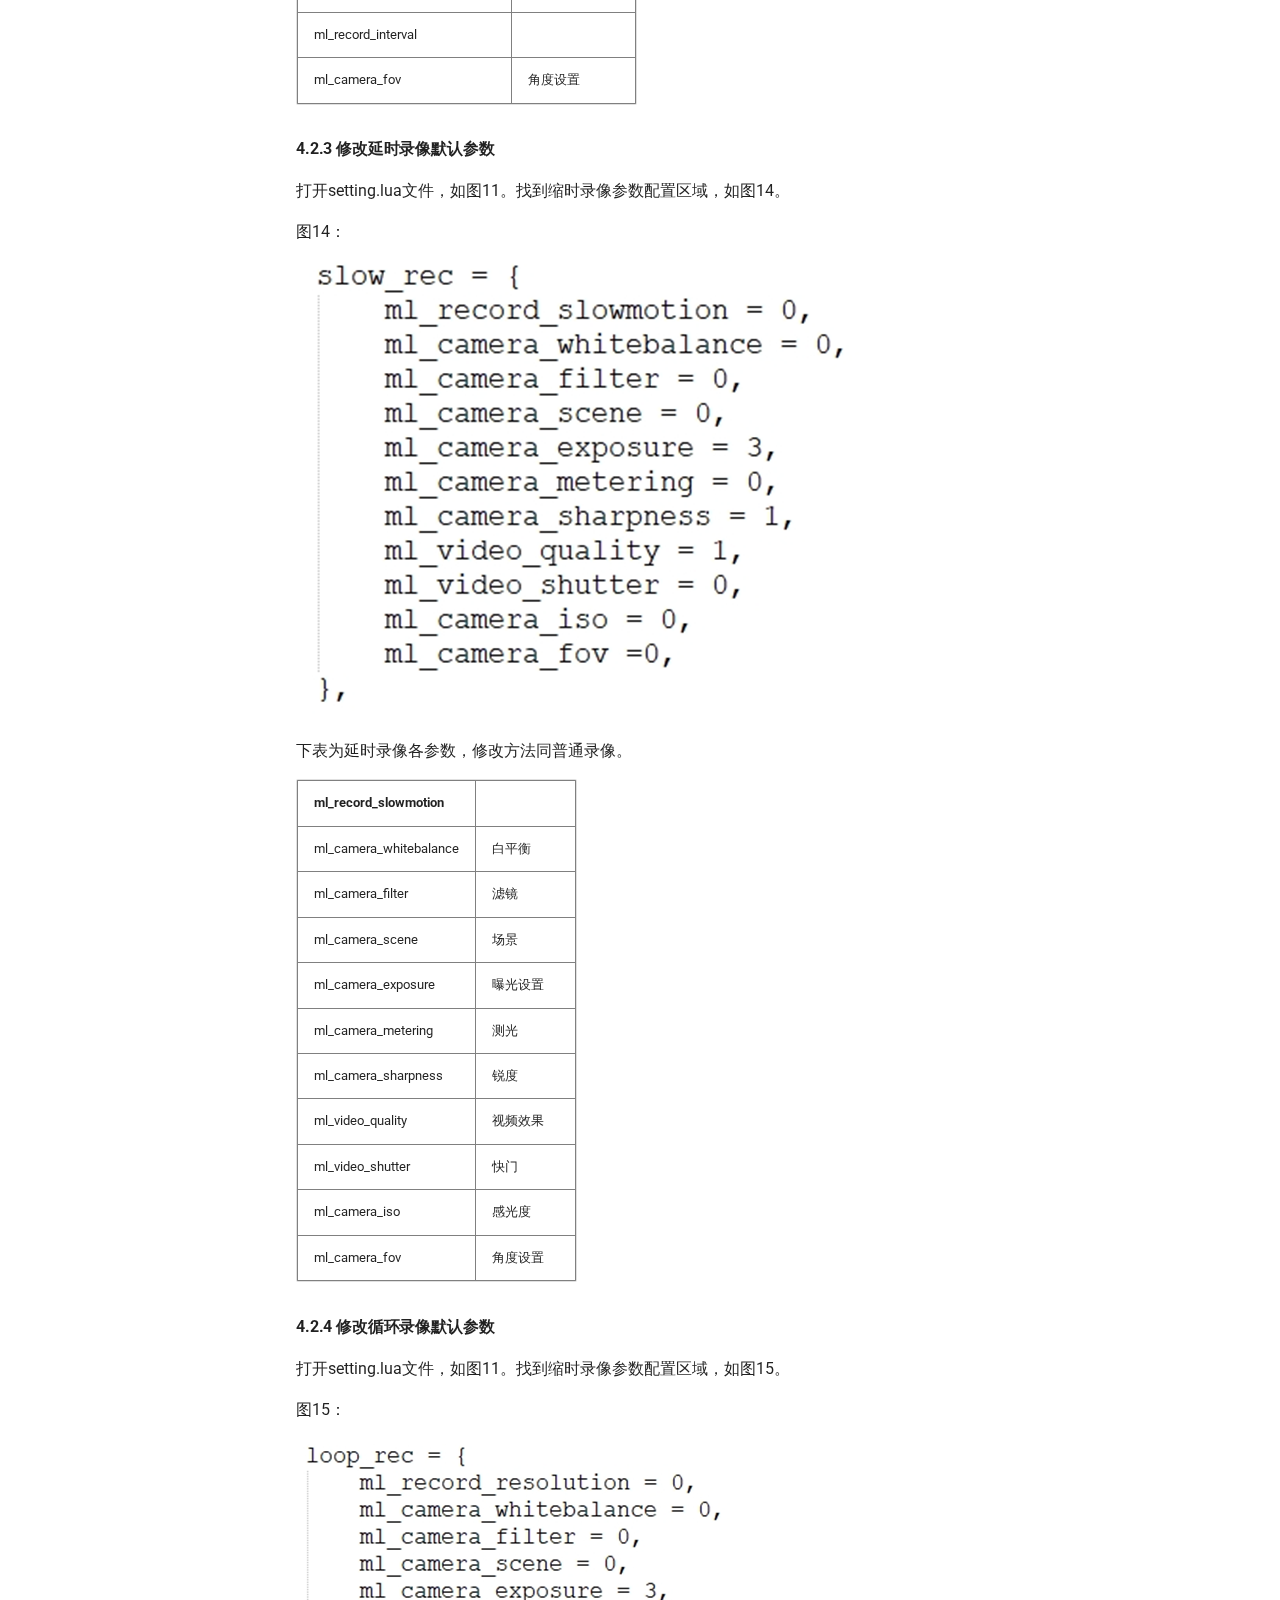
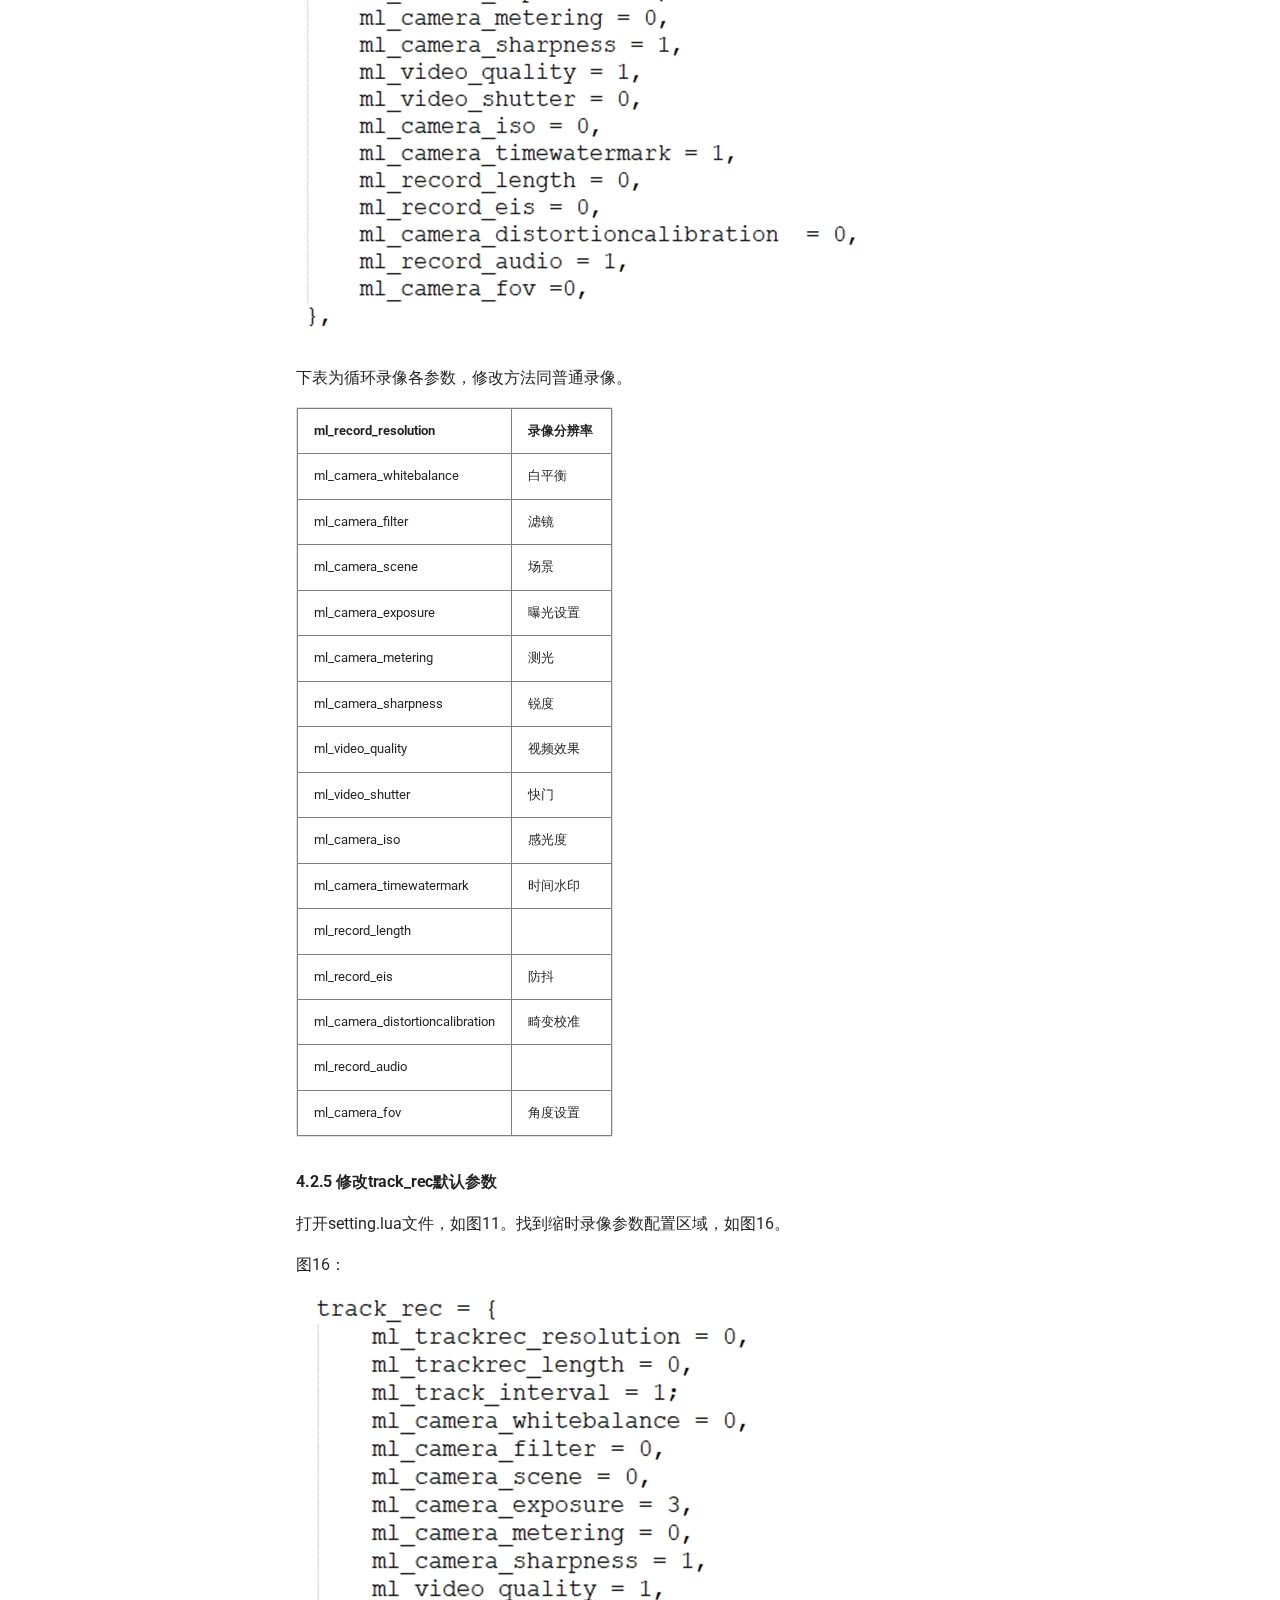
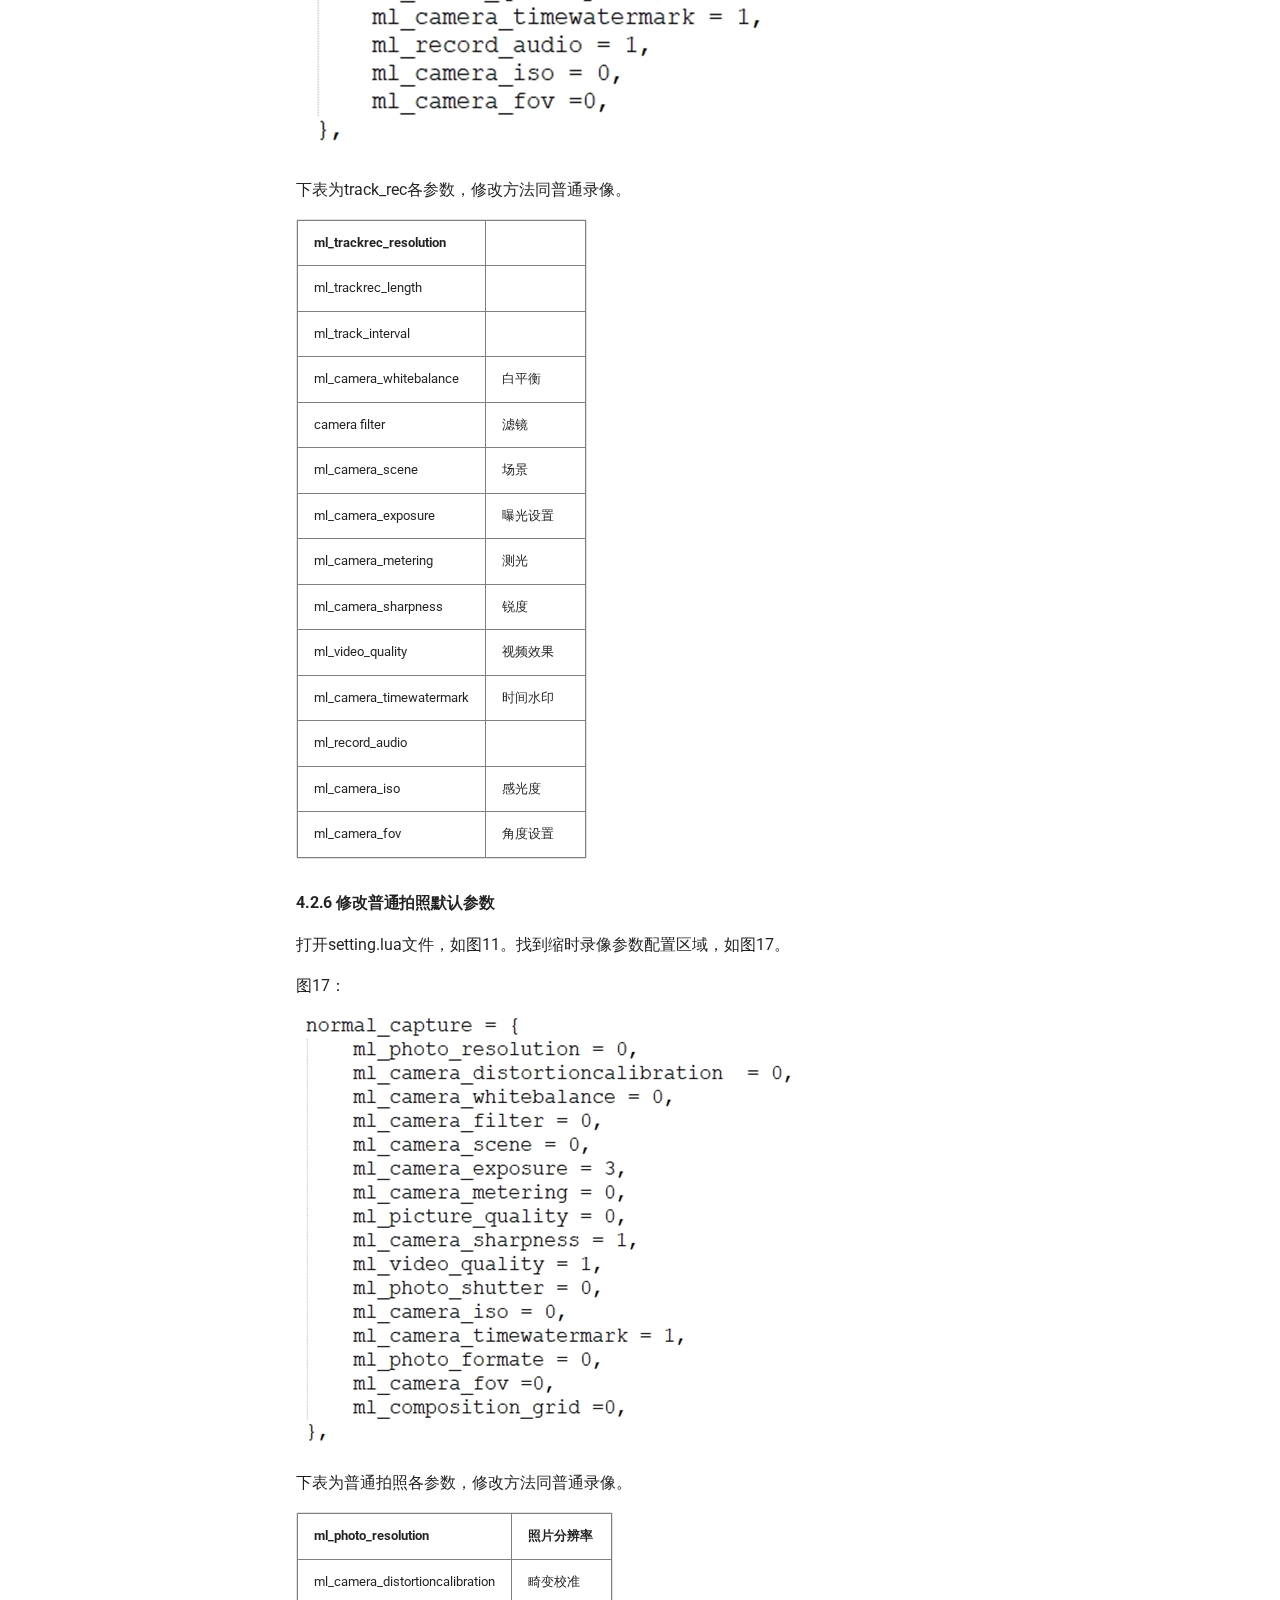
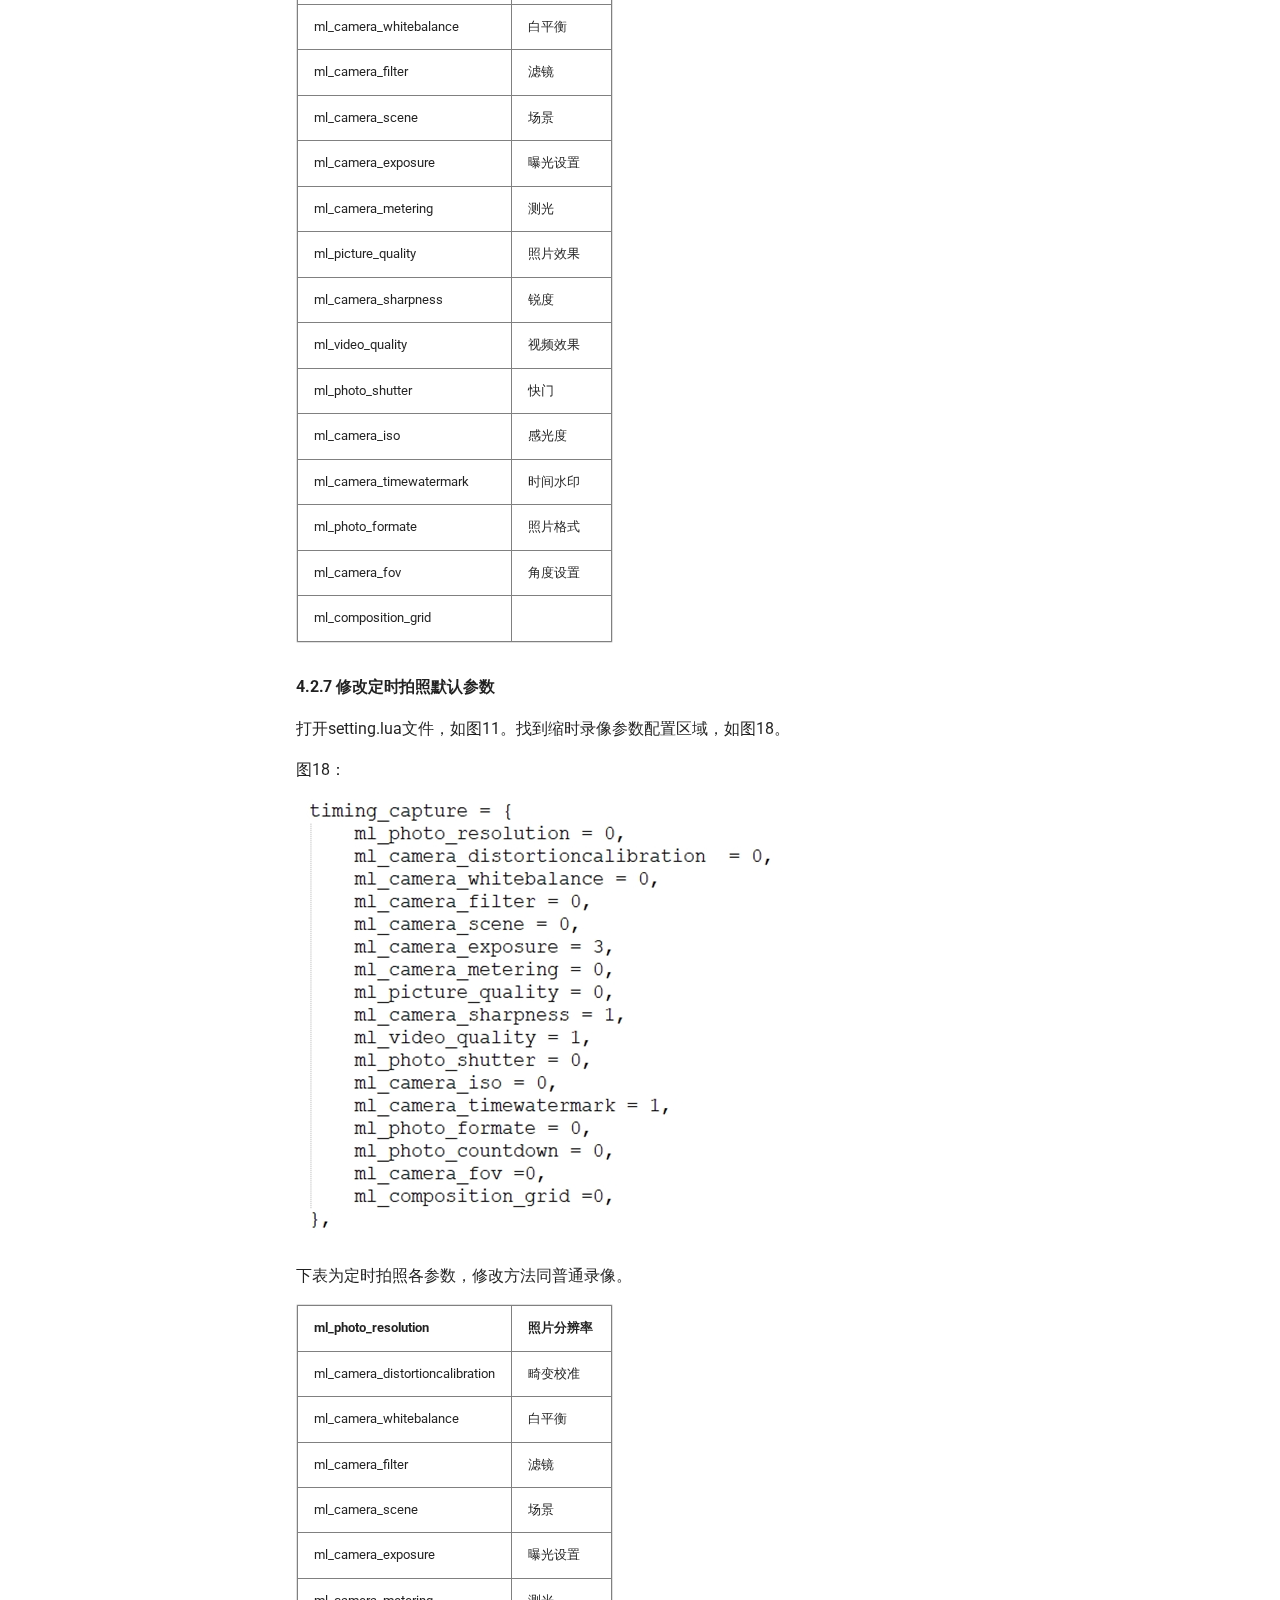
==== commit 078cfaa8: "Deployed 4a6f347 with MkDocs version: 1.6.0" ====
--- a/Firmware_modification/Firmware_modification/index.html
+++ b/Firmware_modification/Firmware_modification/index.html
@@ -65,7 +65,7 @@
     
     
     
-    <body dir="ltr" data-md-color-scheme="default" data-md-color-primary="pink" data-md-color-accent="pink">
+    <body dir="ltr" data-md-color-scheme="default" data-md-color-primary="grey" data-md-color-accent="grey">
   
     
     <input class="md-toggle" data-md-toggle="drawer" type="checkbox" id="__drawer" autocomplete="off">
@@ -121,7 +121,7 @@
     
     
     
-    <input class="md-option" data-md-color-media="(prefers-color-scheme: light)" data-md-color-scheme="default" data-md-color-primary="pink" data-md-color-accent="pink"  aria-label="切换到暗色模式"  type="radio" name="__palette" id="__palette_0">
+    <input class="md-option" data-md-color-media="(prefers-color-scheme: light)" data-md-color-scheme="default" data-md-color-primary="grey" data-md-color-accent="grey"  aria-label="切换到暗色模式"  type="radio" name="__palette" id="__palette_0">
     
       <label class="md-header__button md-icon" title="切换到暗色模式" for="__palette_1" hidden>
         <svg xmlns="http://www.w3.org/2000/svg" viewBox="0 0 24 24"><path d="m17.75 4.09-2.53 1.94.91 3.06-2.63-1.81-2.63 1.81.91-3.06-2.53-1.94L12.44 4l1.06-3 1.06 3 3.19.09m3.5 6.91-1.64 1.25.59 1.98-1.7-1.17-1.7 1.17.59-1.98L15.75 11l2.06-.05L18.5 9l.69 1.95 2.06.05m-2.28 4.95c.83-.08 1.72 1.1 1.19 1.85-.32.45-.66.87-1.08 1.27C15.17 23 8.84 23 4.94 19.07c-3.91-3.9-3.91-10.24 0-14.14.4-.4.82-.76 1.27-1.08.75-.53 1.93.36 1.85 1.19-.27 2.86.69 5.83 2.89 8.02a9.96 9.96 0 0 0 8.02 2.89m-1.64 2.02a12.08 12.08 0 0 1-7.8-3.47c-2.17-2.19-3.33-5-3.49-7.82-2.81 3.14-2.7 7.96.31 10.98 3.02 3.01 7.84 3.12 10.98.31Z"/></svg>
@@ -131,7 +131,7 @@
     
     
     
-    <input class="md-option" data-md-color-media="(prefers-color-scheme: dark)" data-md-color-scheme="slate" data-md-color-primary="pink" data-md-color-accent="pink"  aria-label="切换到亮色模式"  type="radio" name="__palette" id="__palette_1">
+    <input class="md-option" data-md-color-media="(prefers-color-scheme: dark)" data-md-color-scheme="slate" data-md-color-primary="grey" data-md-color-accent="grey"  aria-label="切换到亮色模式"  type="radio" name="__palette" id="__palette_1">
     
       <label class="md-header__button md-icon" title="切换到亮色模式" for="__palette_0" hidden>
         <svg xmlns="http://www.w3.org/2000/svg" viewBox="0 0 24 24"><path d="M12 7a5 5 0 0 1 5 5 5 5 0 0 1-5 5 5 5 0 0 1-5-5 5 5 0 0 1 5-5m0 2a3 3 0 0 0-3 3 3 3 0 0 0 3 3 3 3 0 0 0 3-3 3 3 0 0 0-3-3m0-7 2.39 3.42C13.65 5.15 12.84 5 12 5c-.84 0-1.65.15-2.39.42L12 2M3.34 7l4.16-.35A7.2 7.2 0 0 0 5.94 8.5c-.44.74-.69 1.5-.83 2.29L3.34 7m.02 10 1.76-3.77a7.131 7.131 0 0 0 2.38 4.14L3.36 17M20.65 7l-1.77 3.79a7.023 7.023 0 0 0-2.38-4.15l4.15.36m-.01 10-4.14.36c.59-.51 1.12-1.14 1.54-1.86.42-.73.69-1.5.83-2.29L20.64 17M12 22l-2.41-3.44c.74.27 1.55.44 2.41.44.82 0 1.63-.17 2.37-.44L12 22Z"/></svg>
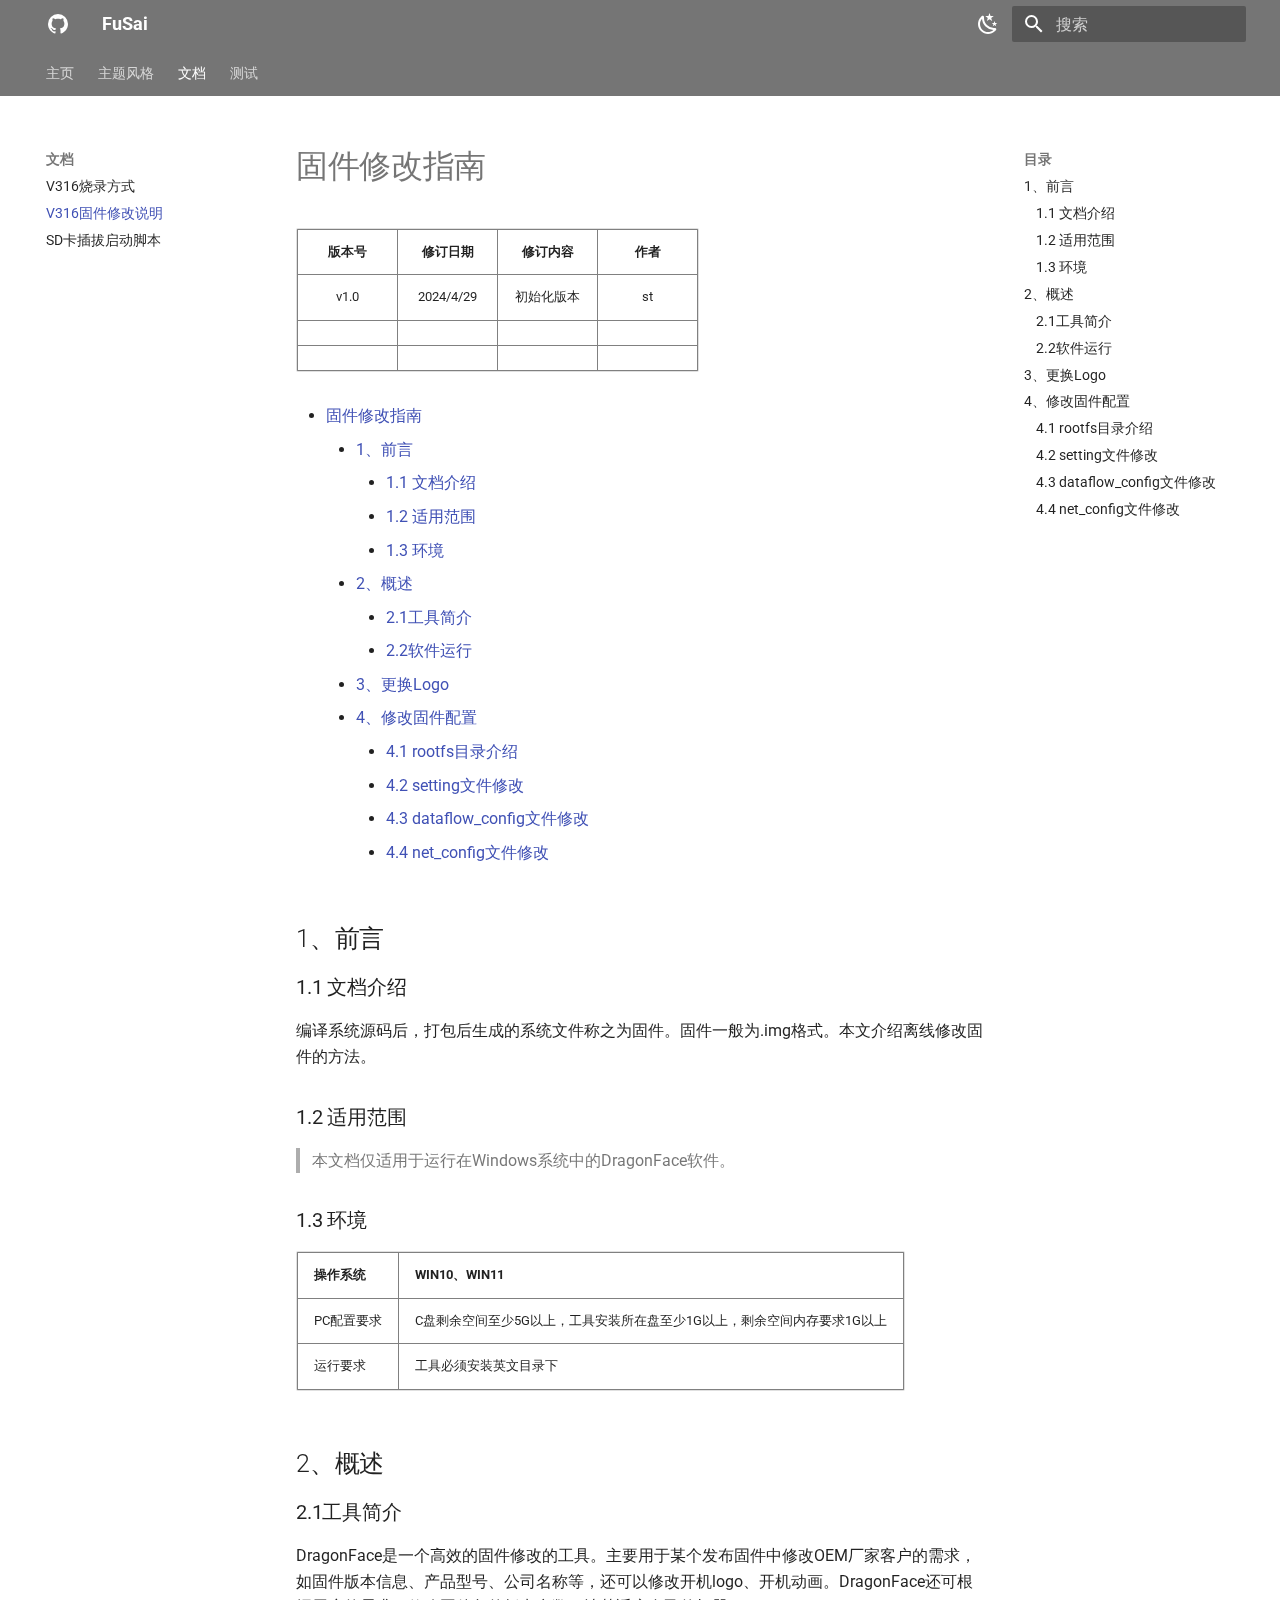
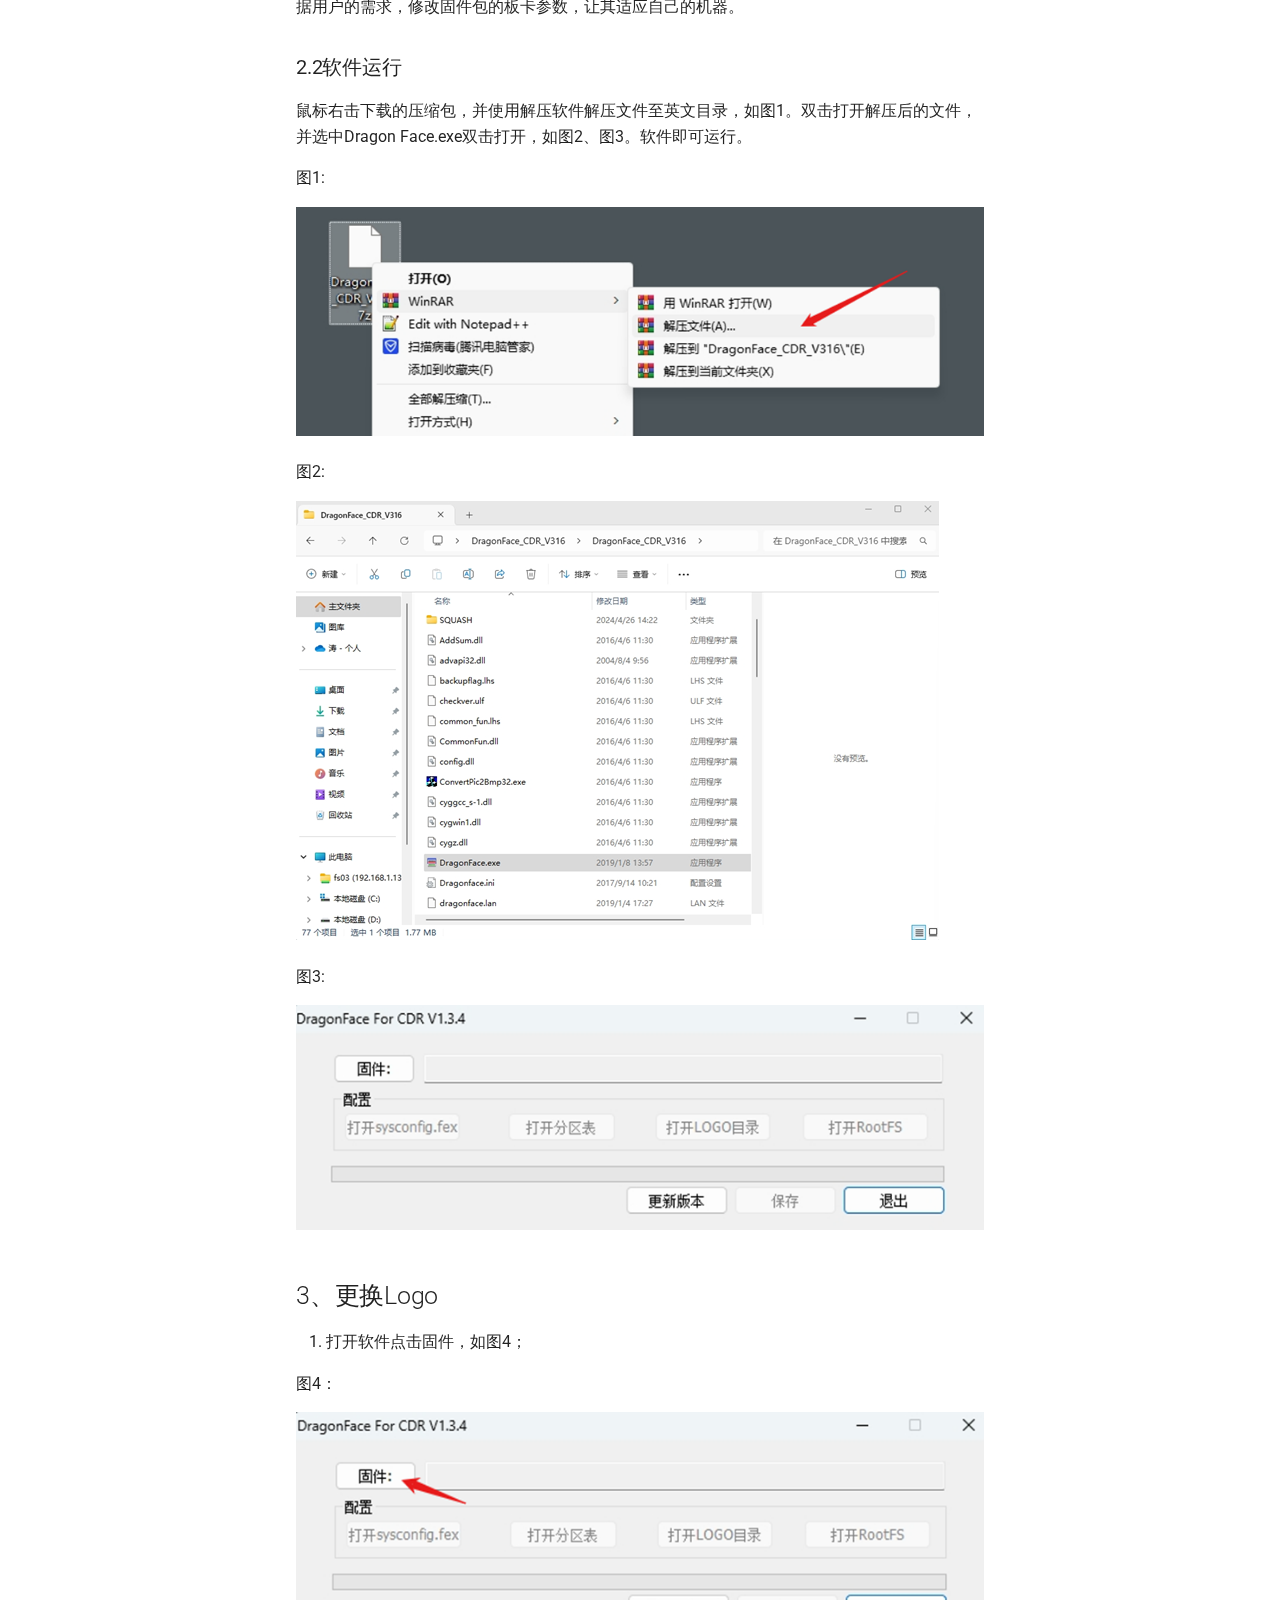
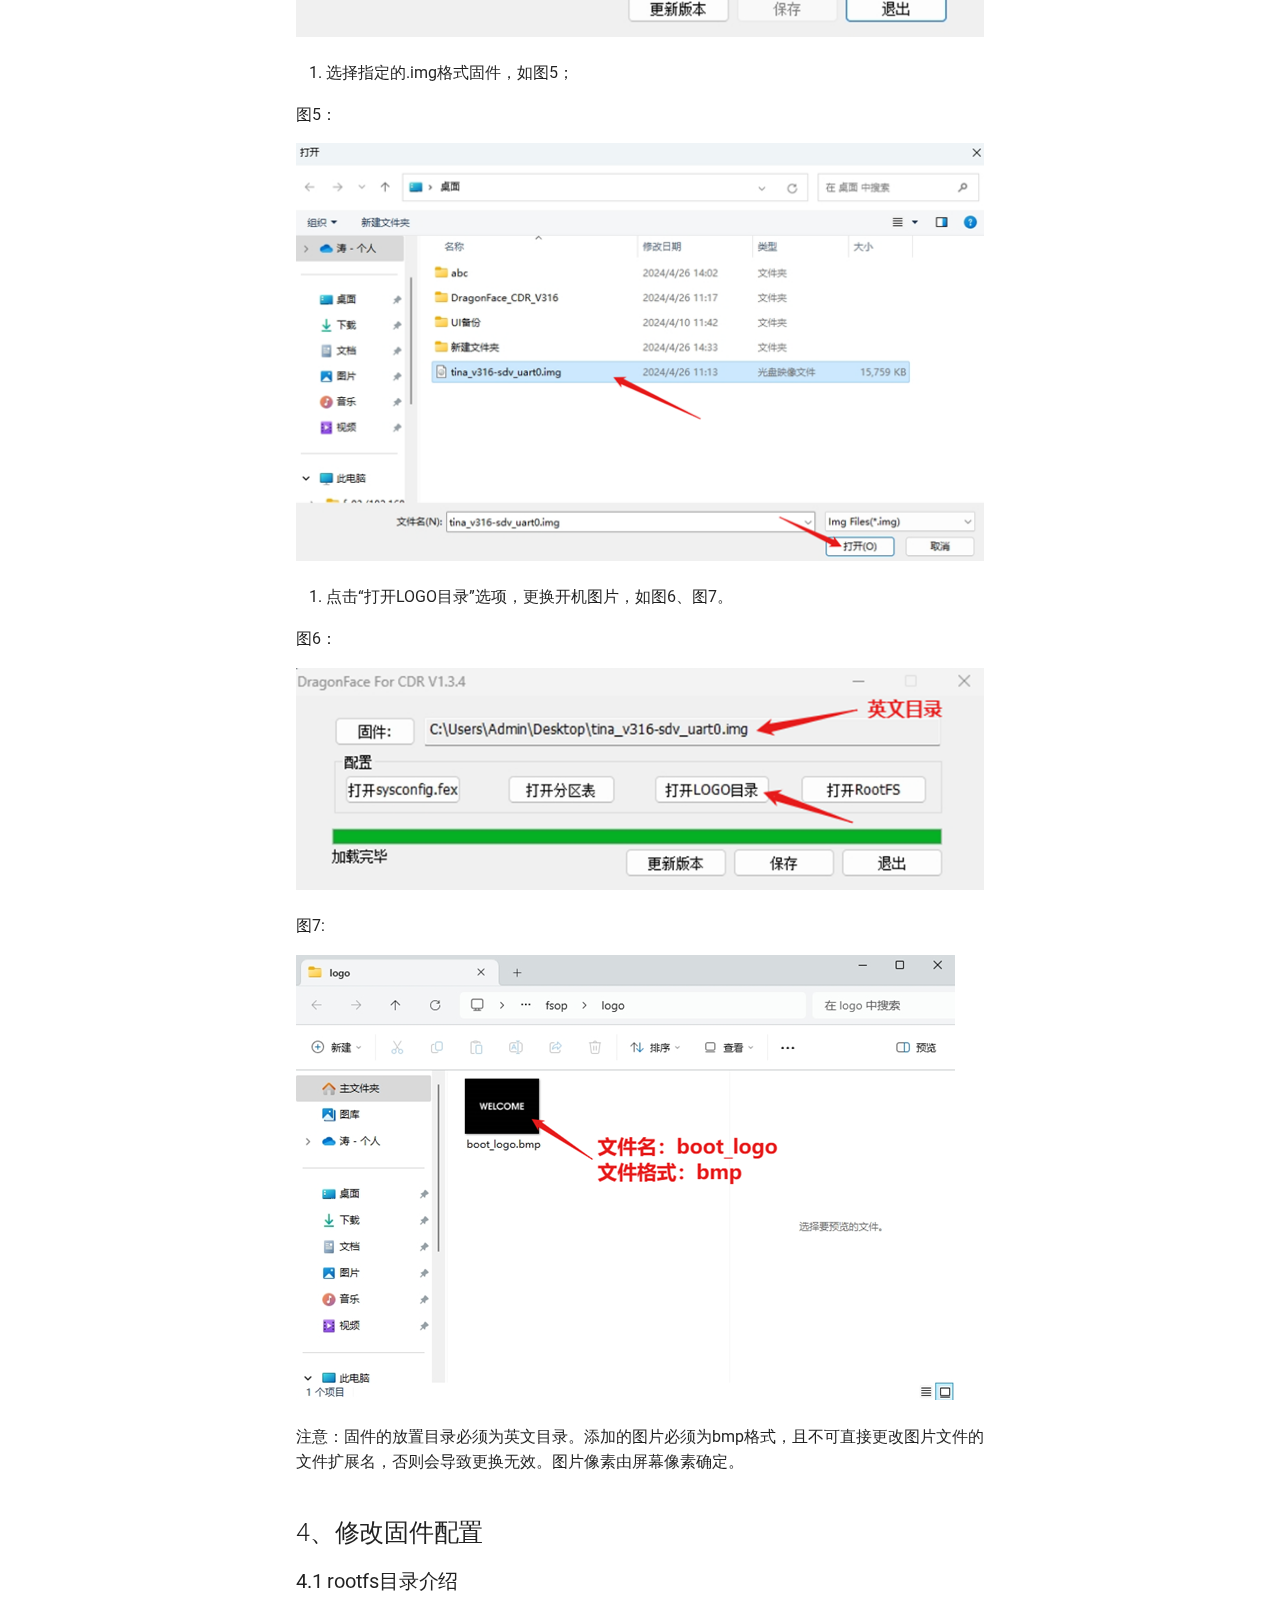
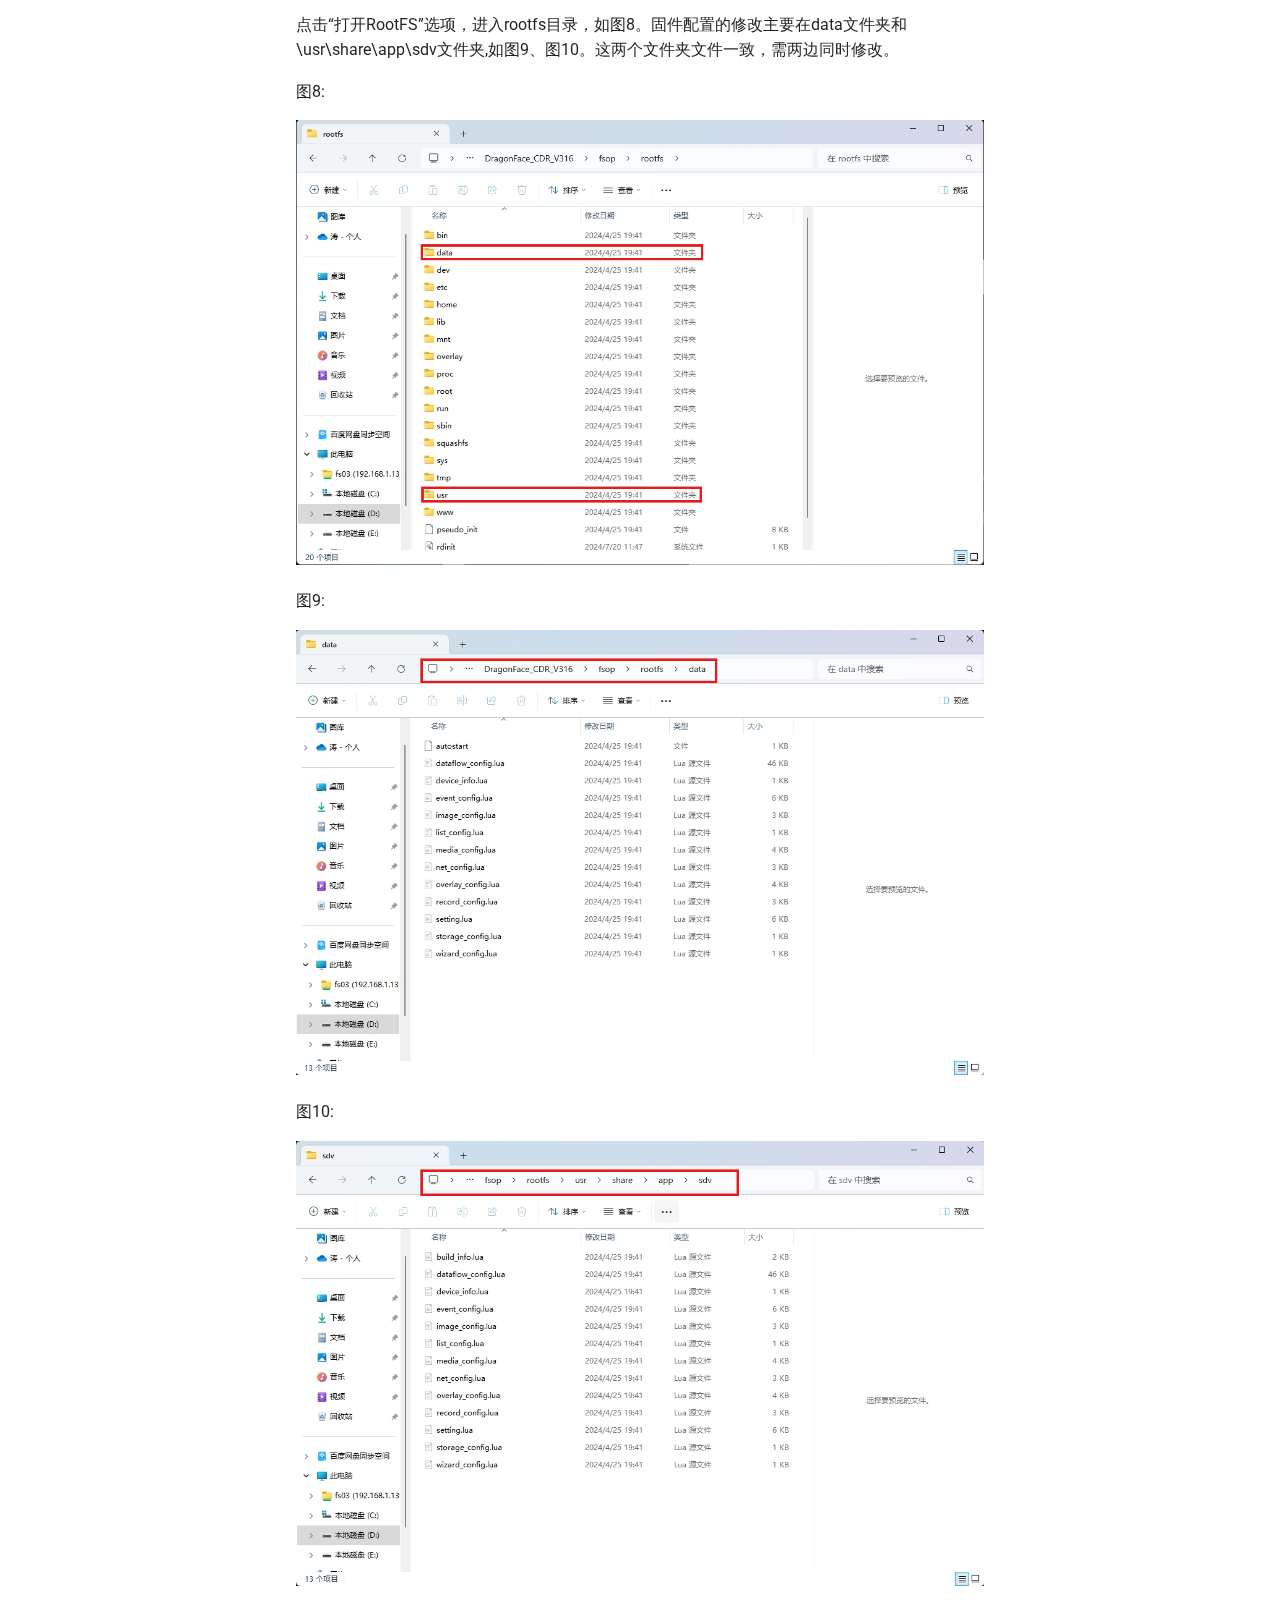
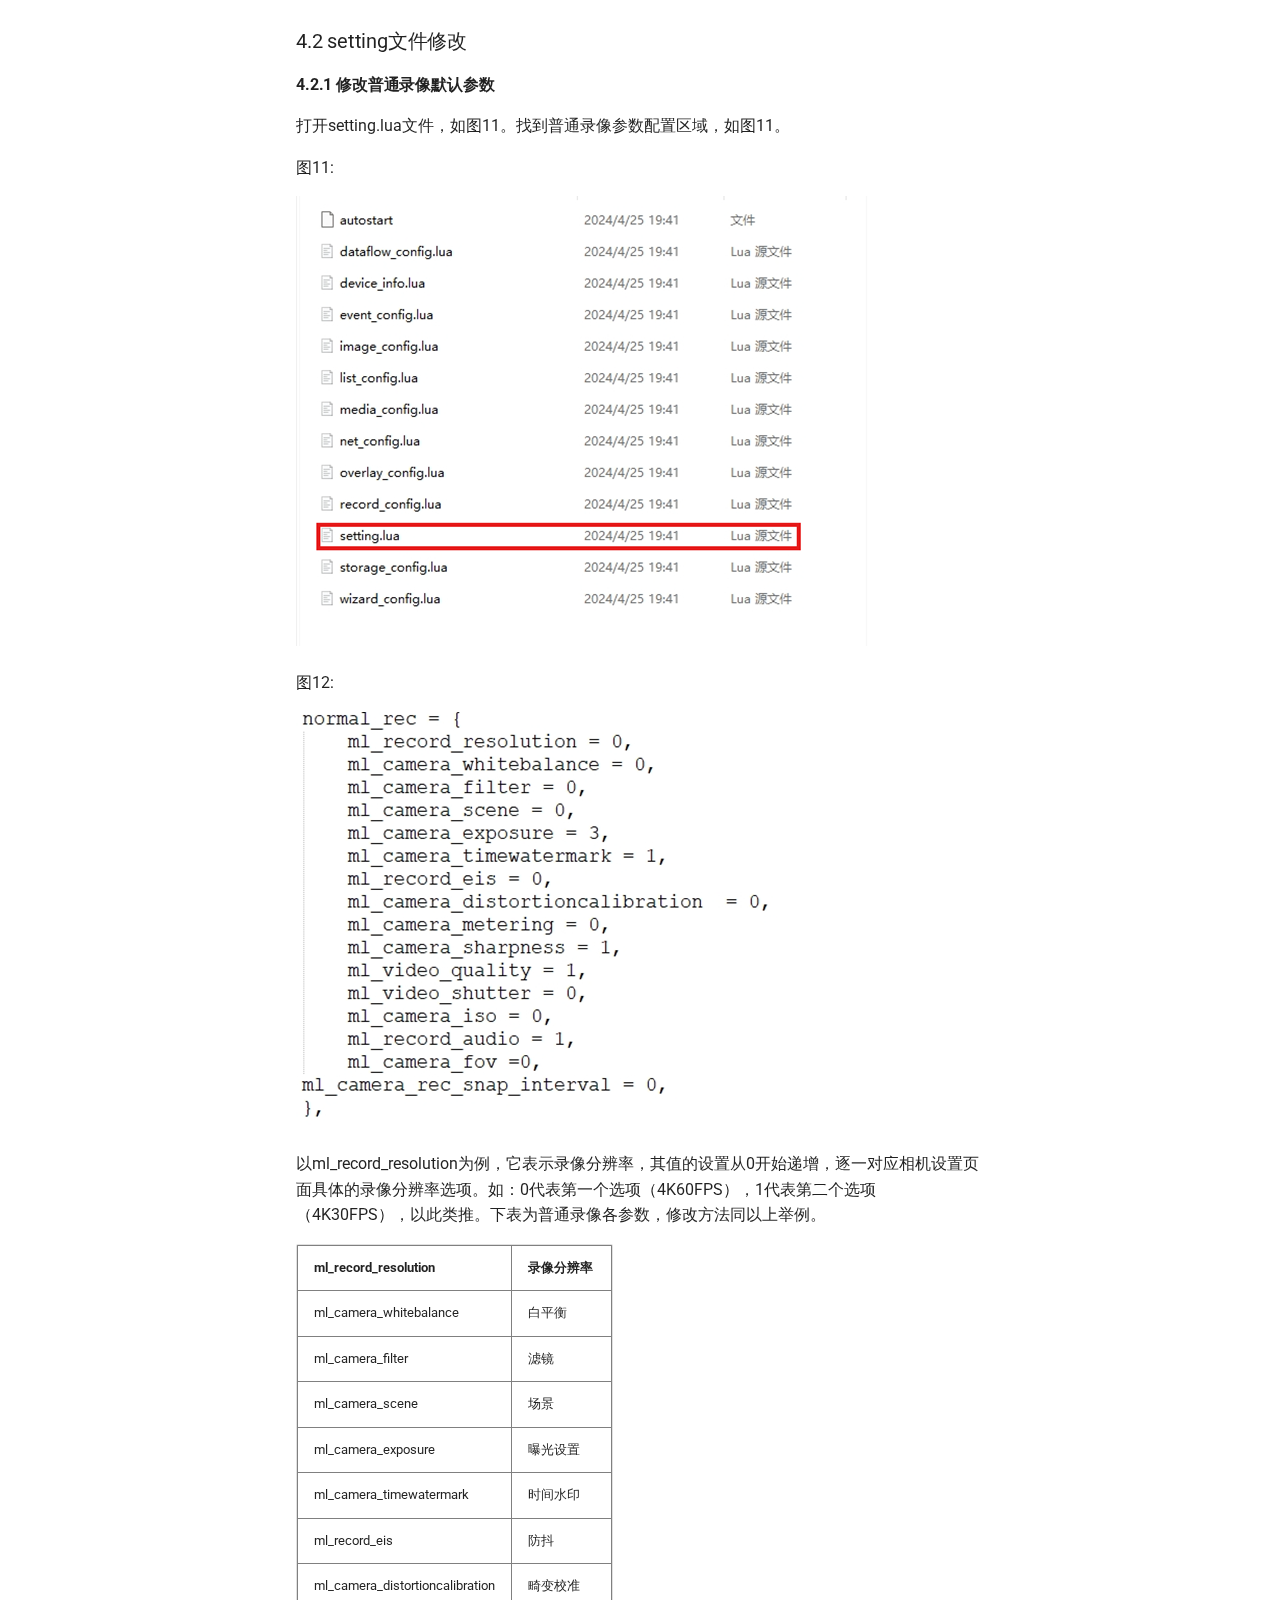
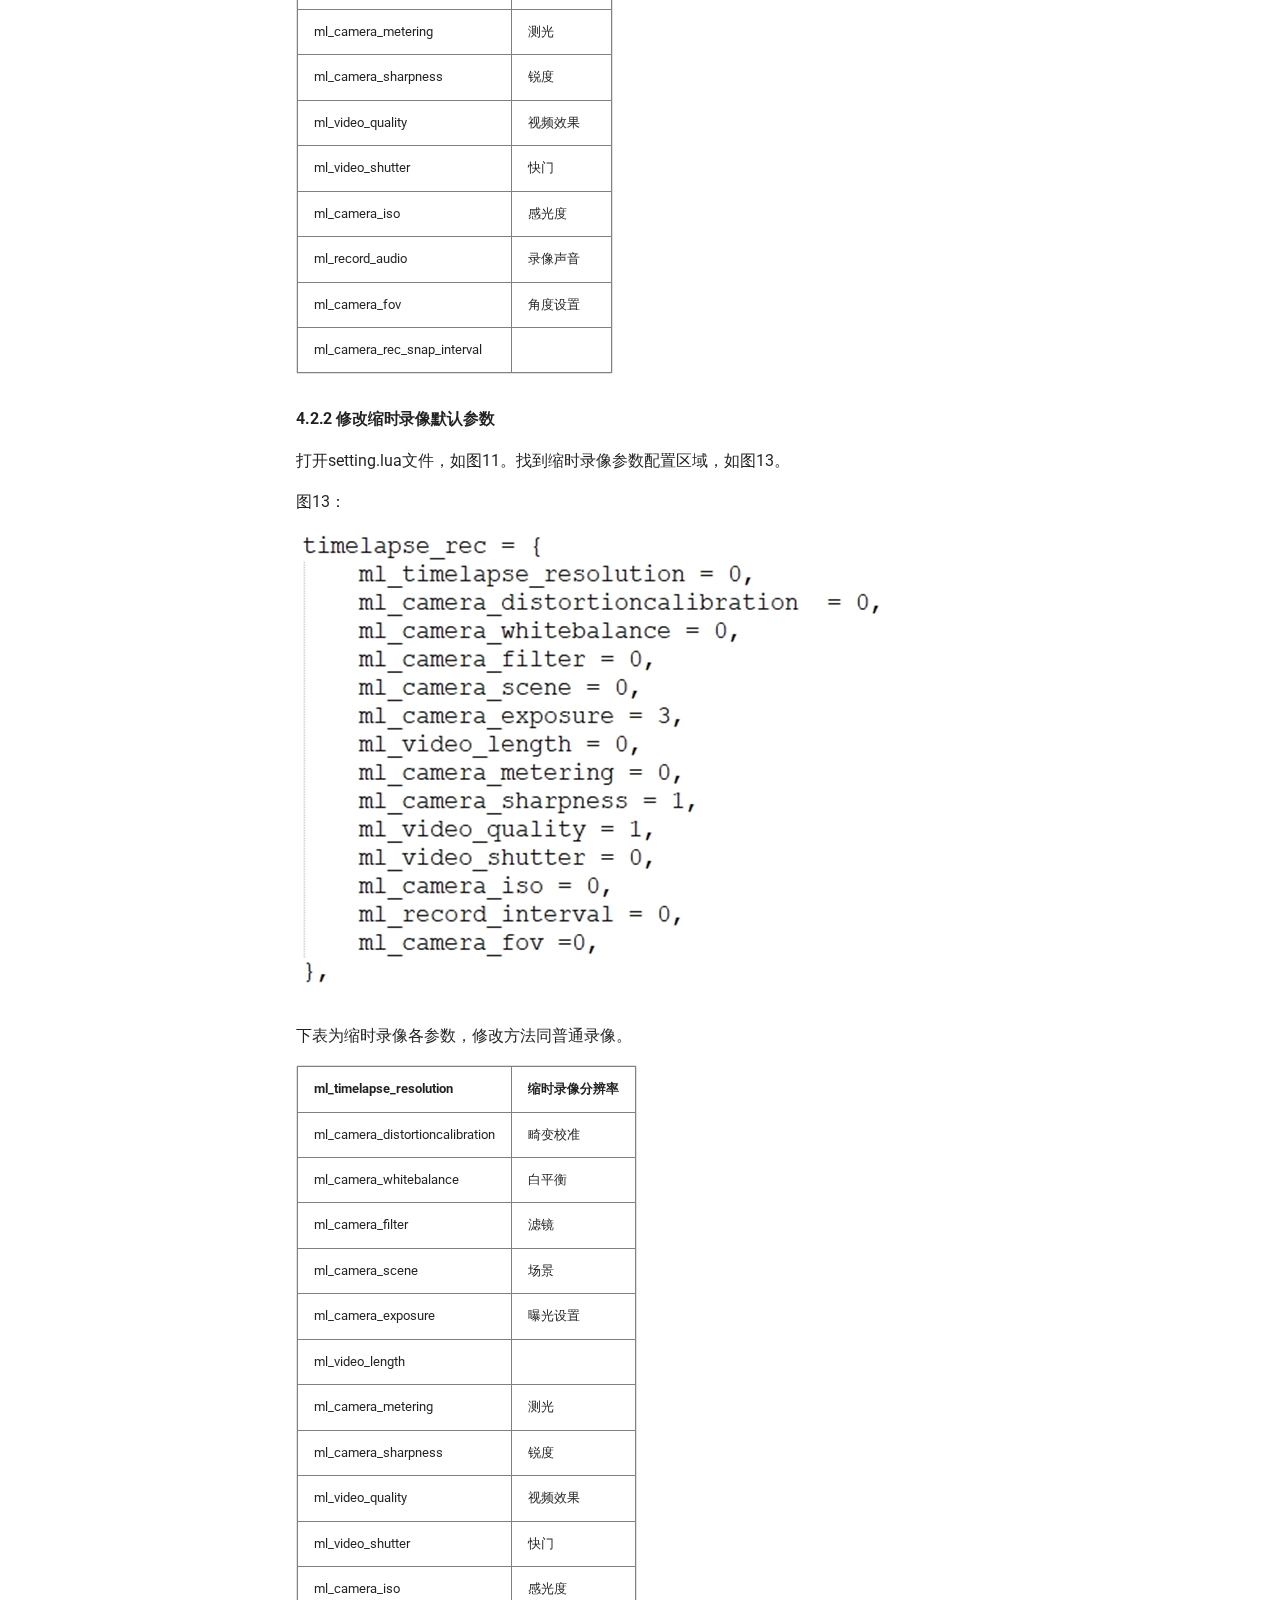
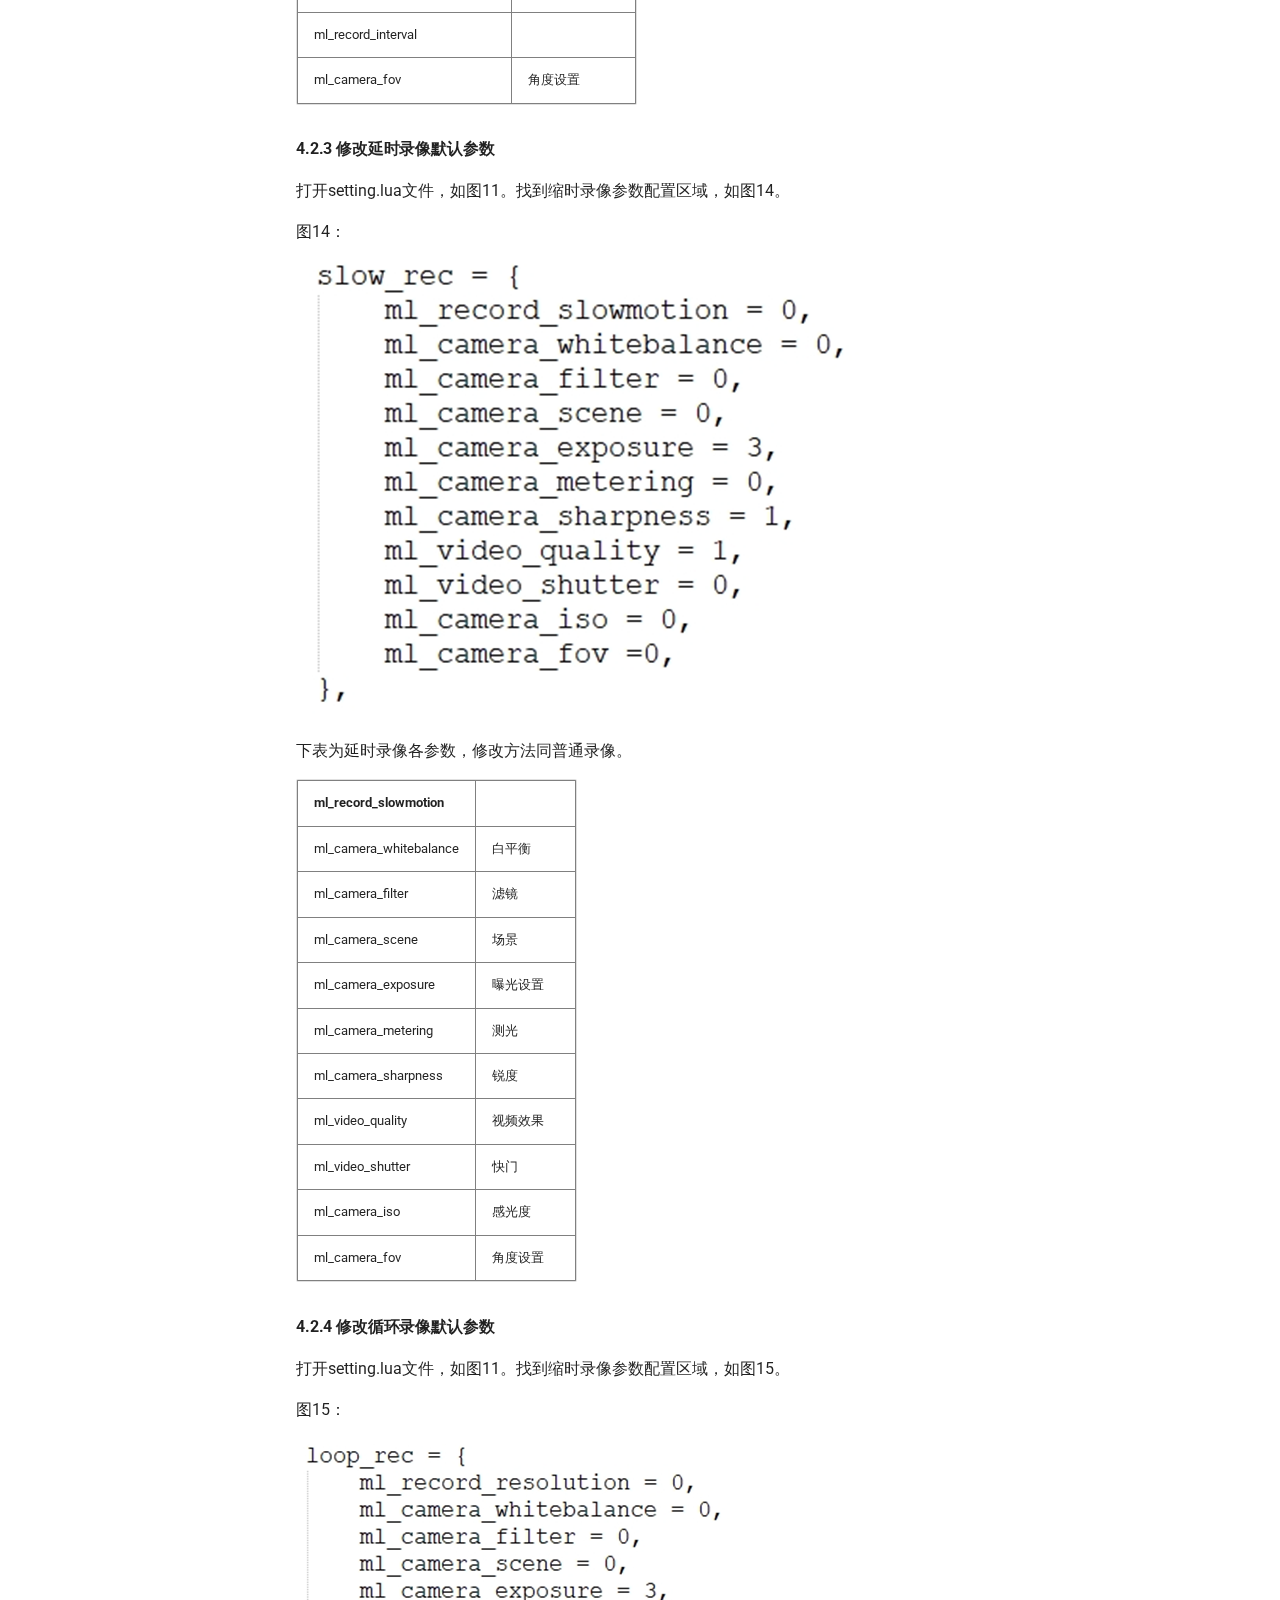
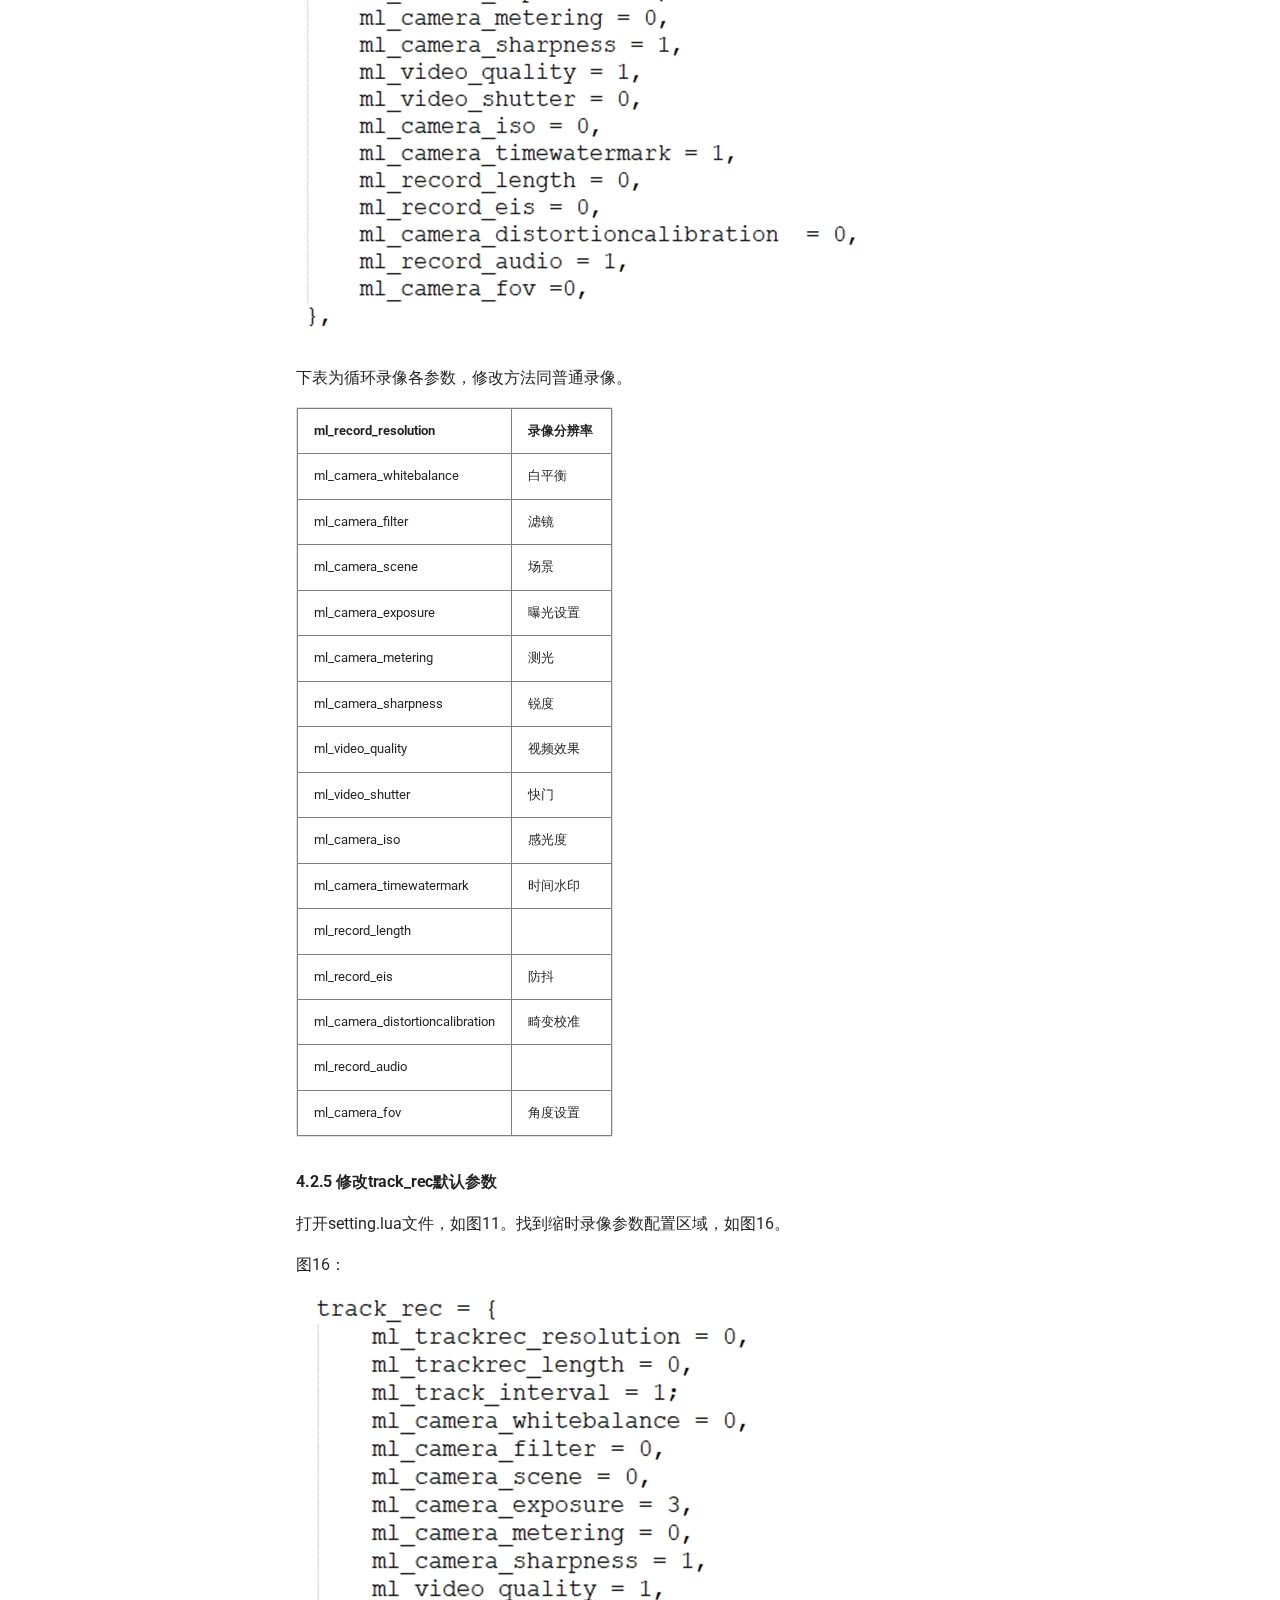
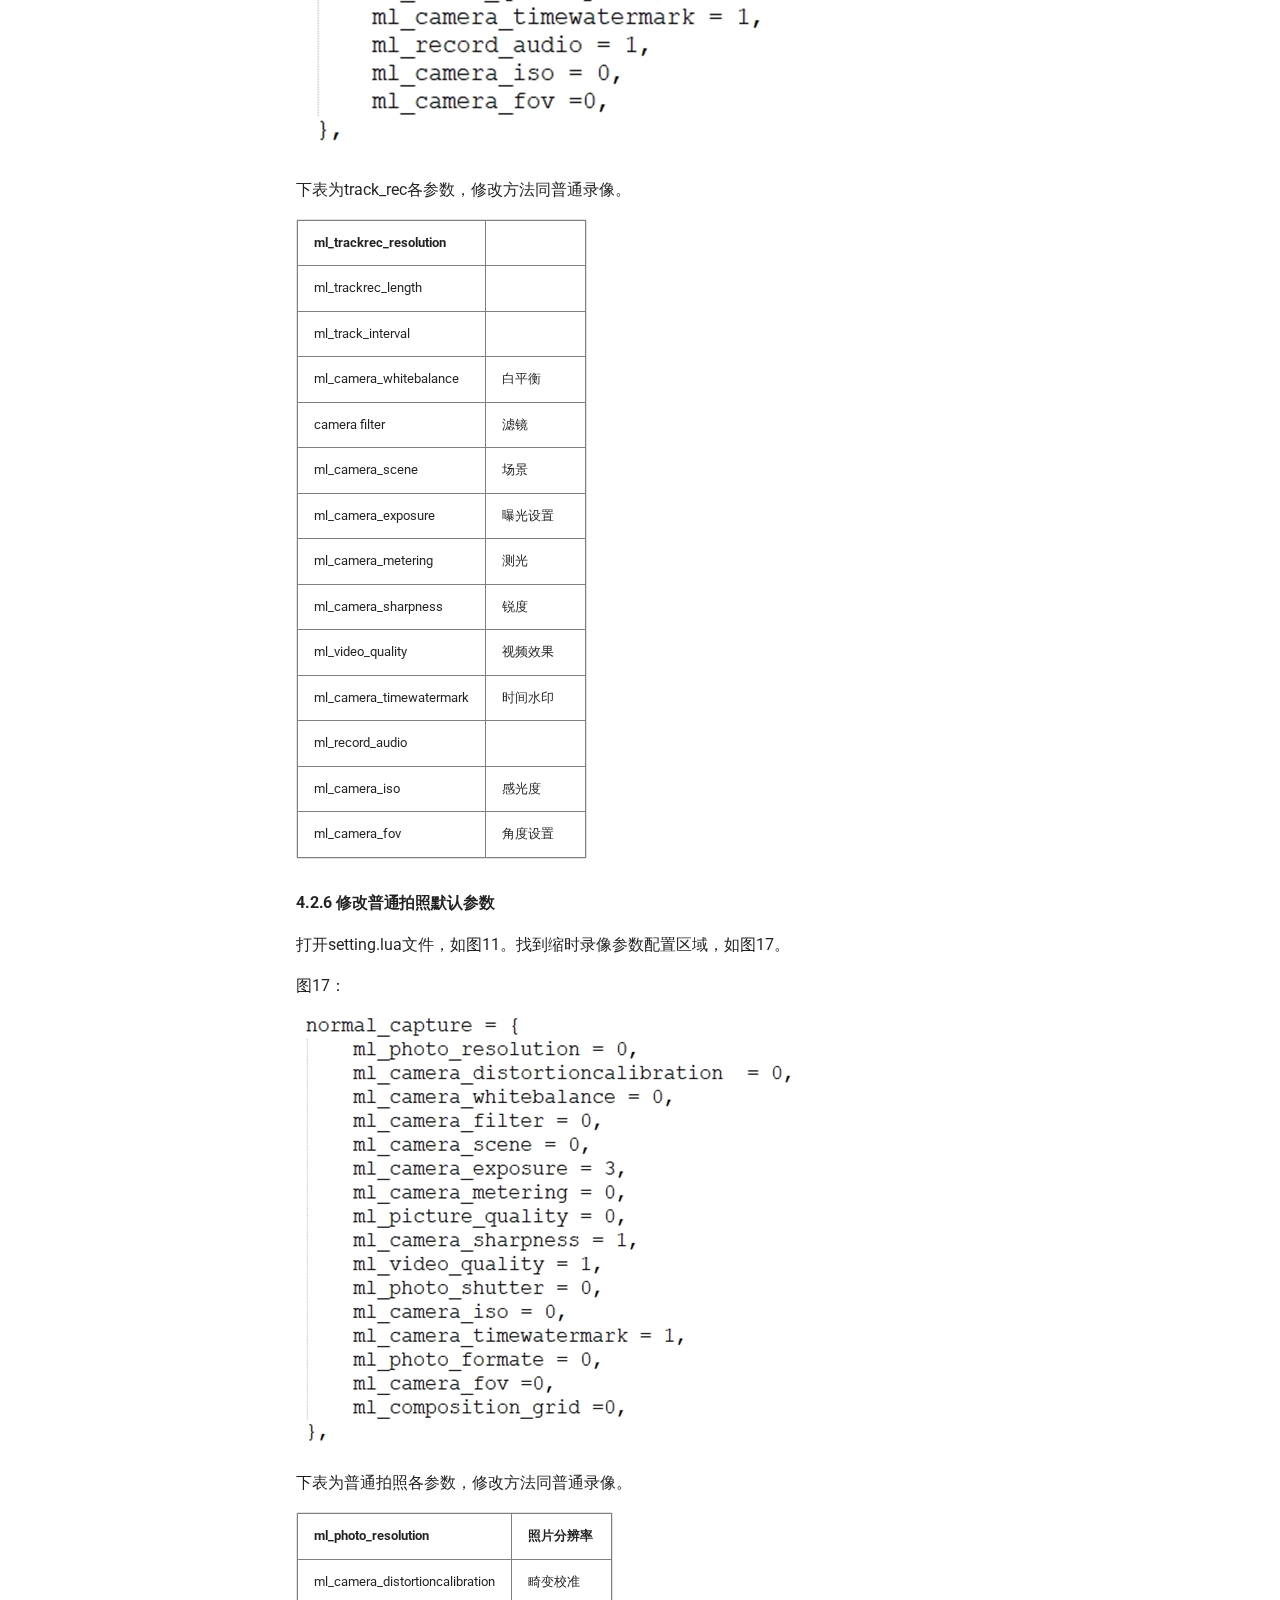
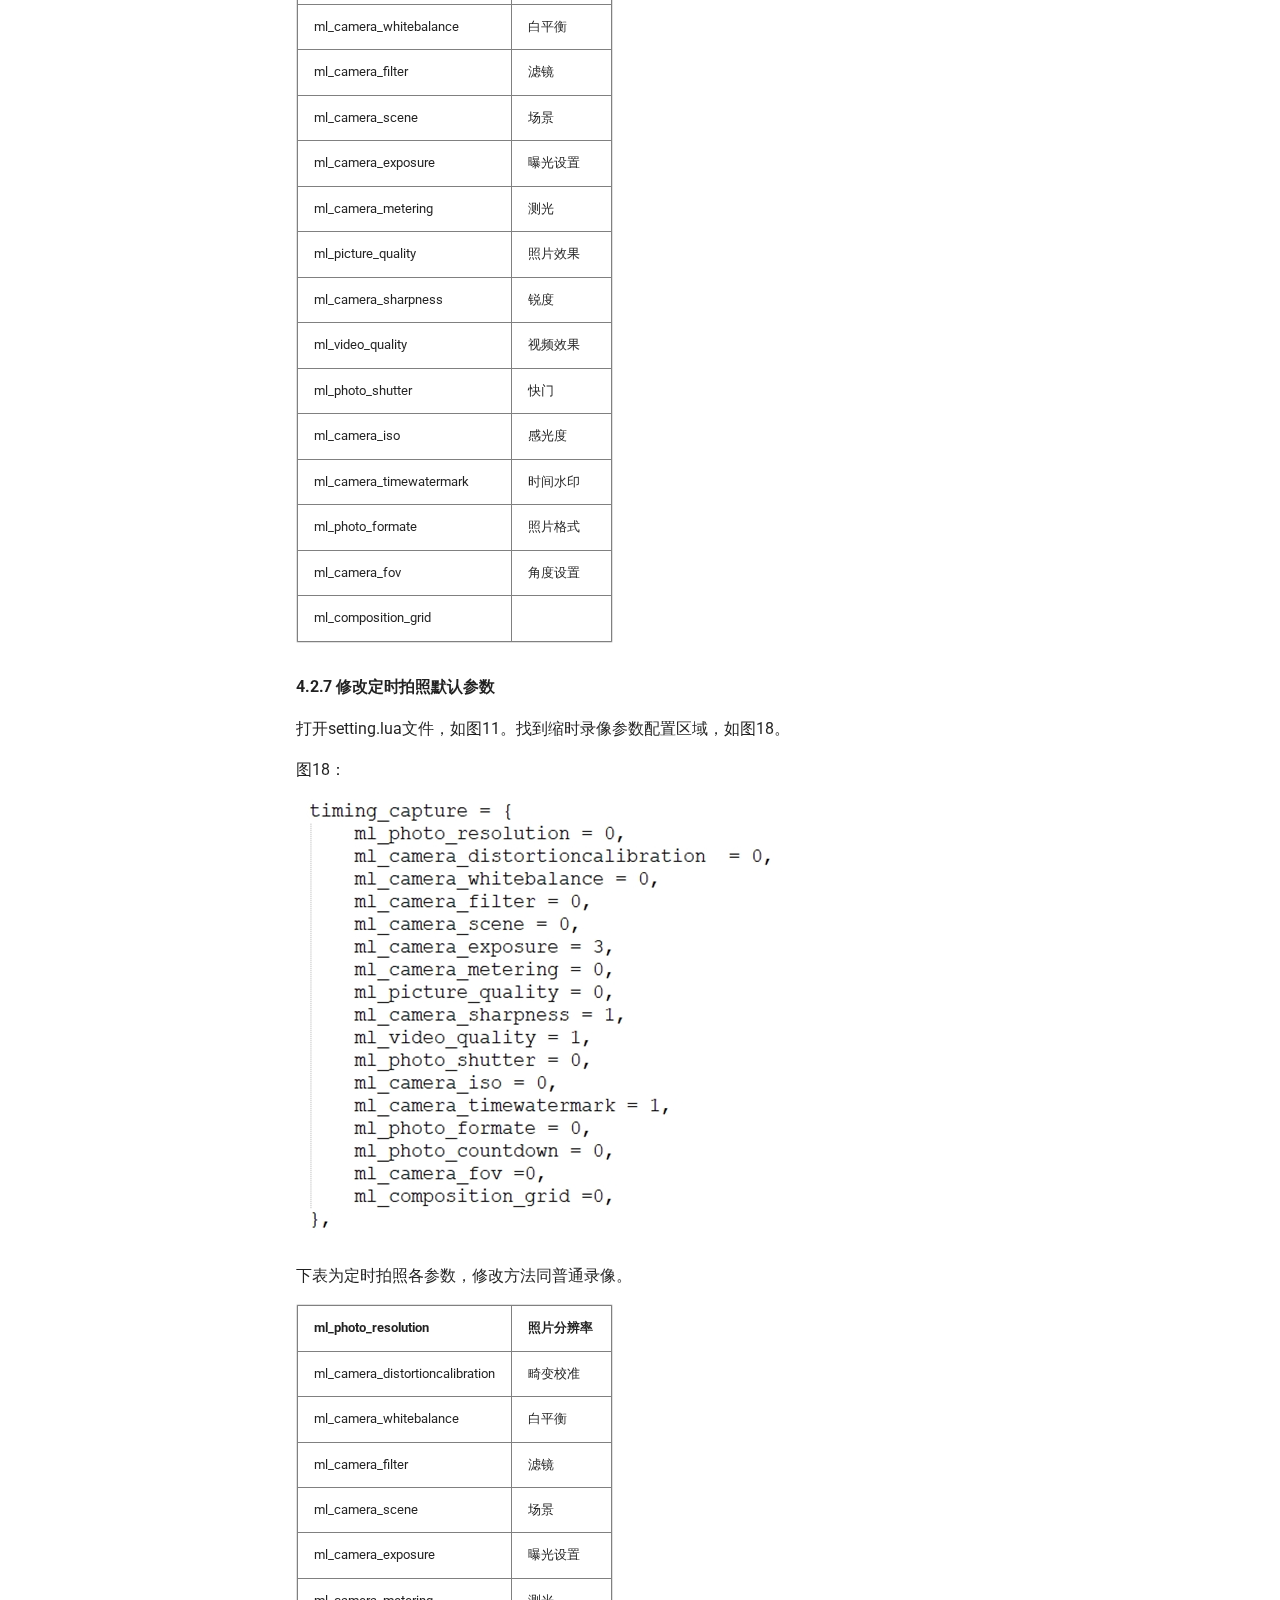
==== commit b5b8aea3: "Deployed 5132be9 with MkDocs version: 1.6.0" ====
--- a/Firmware_modification/Firmware_modification/index.html
+++ b/Firmware_modification/Firmware_modification/index.html
@@ -12,7 +12,7 @@
         <link rel="prev" href="../../V316_download/V316_download/">
       
       
-        <link rel="next" href="../../test_1/test_1/">
+        <link rel="next" href="../../SD%E5%8D%A1%E6%8F%92%E6%8B%94%E5%90%AF%E5%8A%A8%E8%84%9A%E6%9C%AC/SD%E5%8D%A1%E6%8F%92%E6%8B%94%E5%90%AF%E5%8A%A8%E8%84%9A%E6%9C%AC/">
       
       
       <link rel="icon" href="../../assets/images/favicon.png">
@@ -609,6 +609,27 @@
   
 </nav>
       
+    </li>
+  
+
+              
+            
+              
+                
+  
+  
+  
+  
+    <li class="md-nav__item">
+      <a href="../../SD%E5%8D%A1%E6%8F%92%E6%8B%94%E5%90%AF%E5%8A%A8%E8%84%9A%E6%9C%AC/SD%E5%8D%A1%E6%8F%92%E6%8B%94%E5%90%AF%E5%8A%A8%E8%84%9A%E6%9C%AC/" class="md-nav__link">
+        
+  
+  <span class="md-ellipsis">
+    SD卡插拔启动脚本
+  </span>
+  
+
+      </a>
     </li>
   
 
@@ -1886,13 +1907,13 @@
         
         
           
-          <a href="../../test_1/test_1/" class="md-footer__link md-footer__link--next" aria-label="下一页: 测试1">
+          <a href="../../SD%E5%8D%A1%E6%8F%92%E6%8B%94%E5%90%AF%E5%8A%A8%E8%84%9A%E6%9C%AC/SD%E5%8D%A1%E6%8F%92%E6%8B%94%E5%90%AF%E5%8A%A8%E8%84%9A%E6%9C%AC/" class="md-footer__link md-footer__link--next" aria-label="下一页: SD卡插拔启动脚本">
             <div class="md-footer__title">
               <span class="md-footer__direction">
                 下一页
               </span>
               <div class="md-ellipsis">
-                测试1
+                SD卡插拔启动脚本
               </div>
             </div>
             <div class="md-footer__button md-icon">
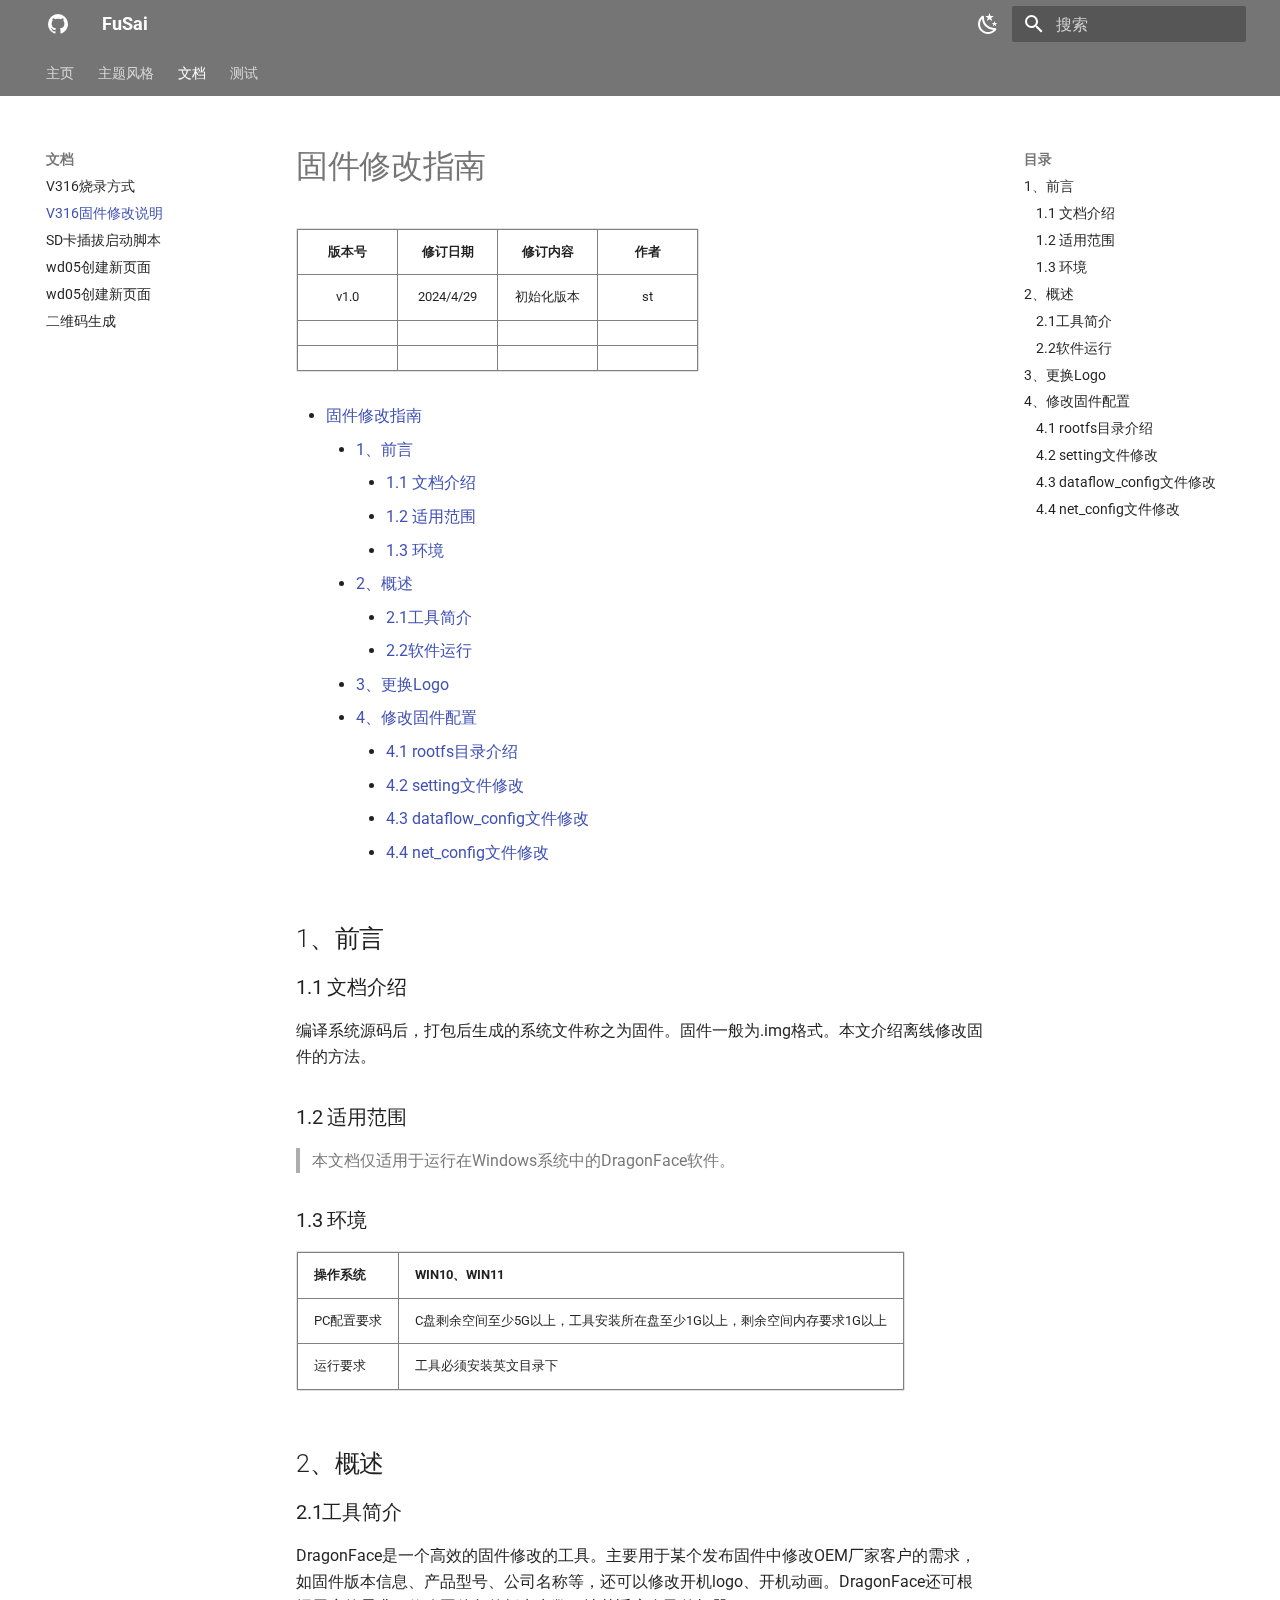
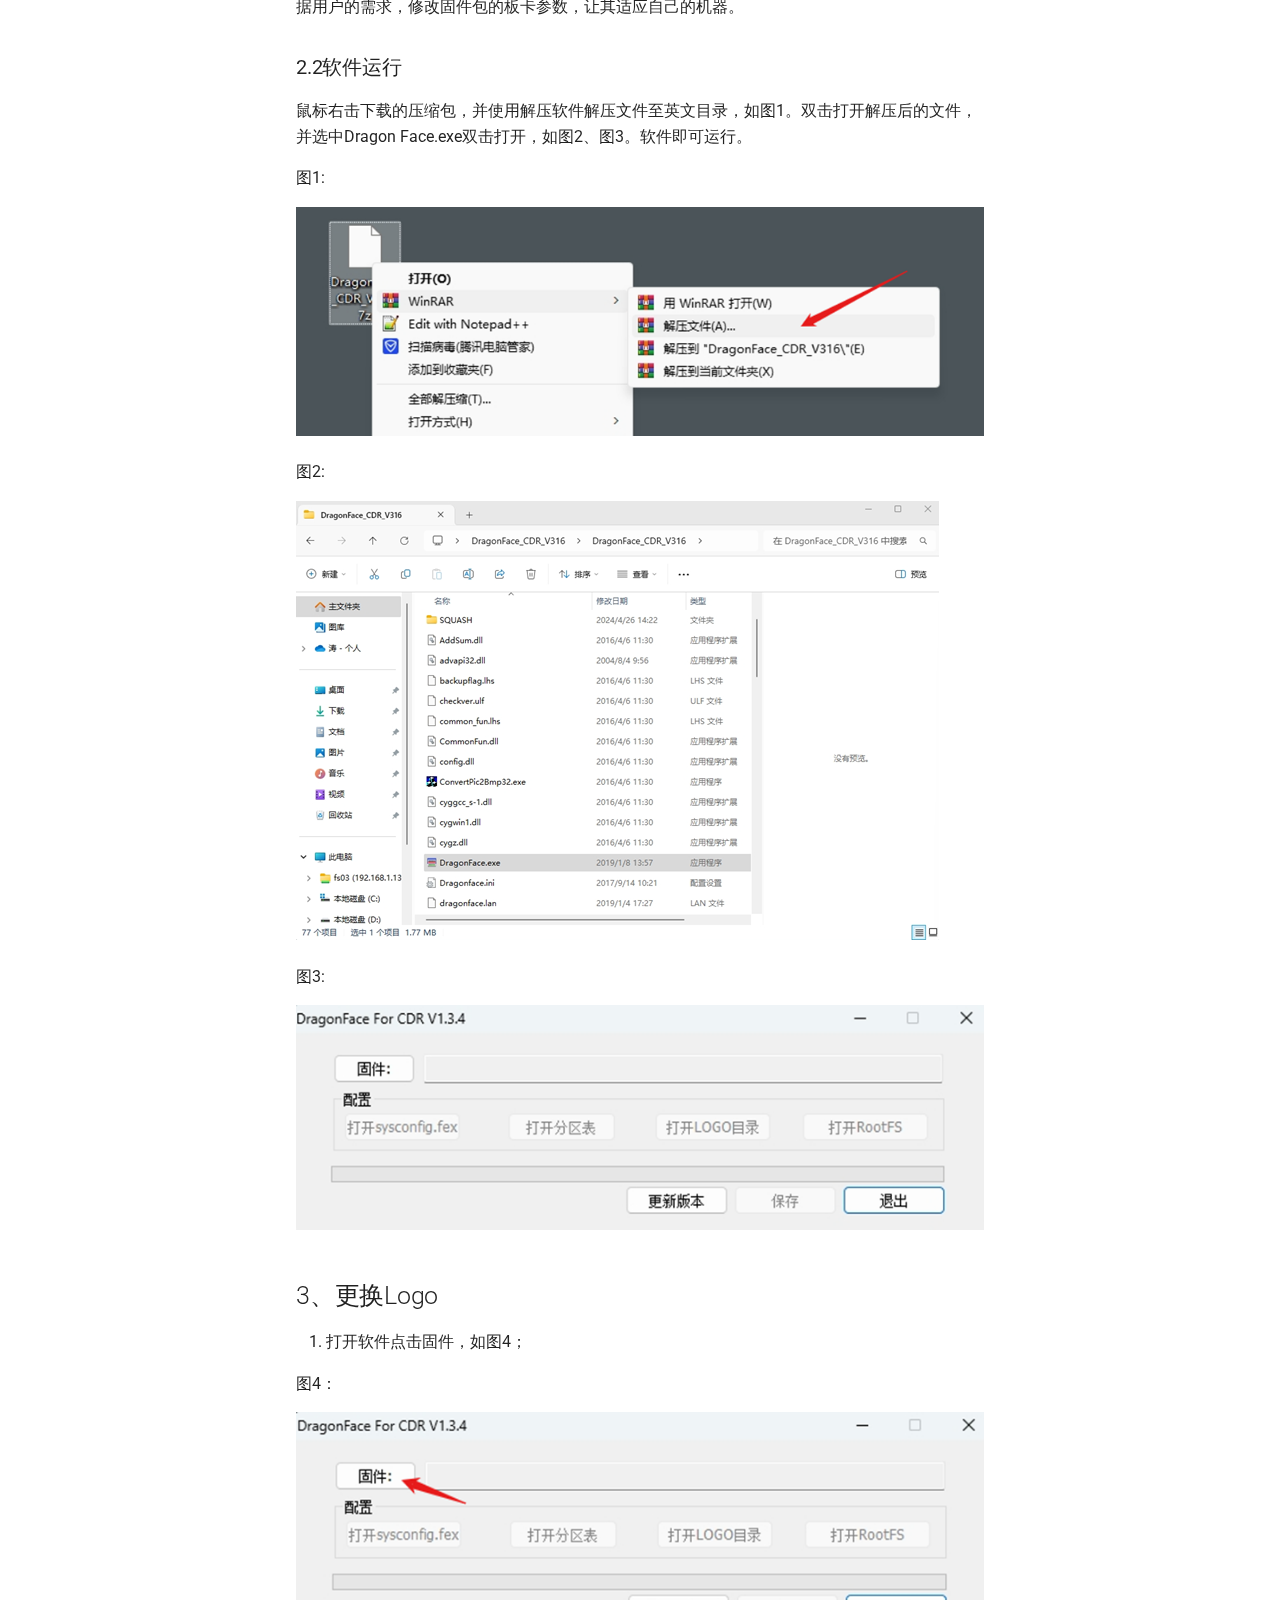
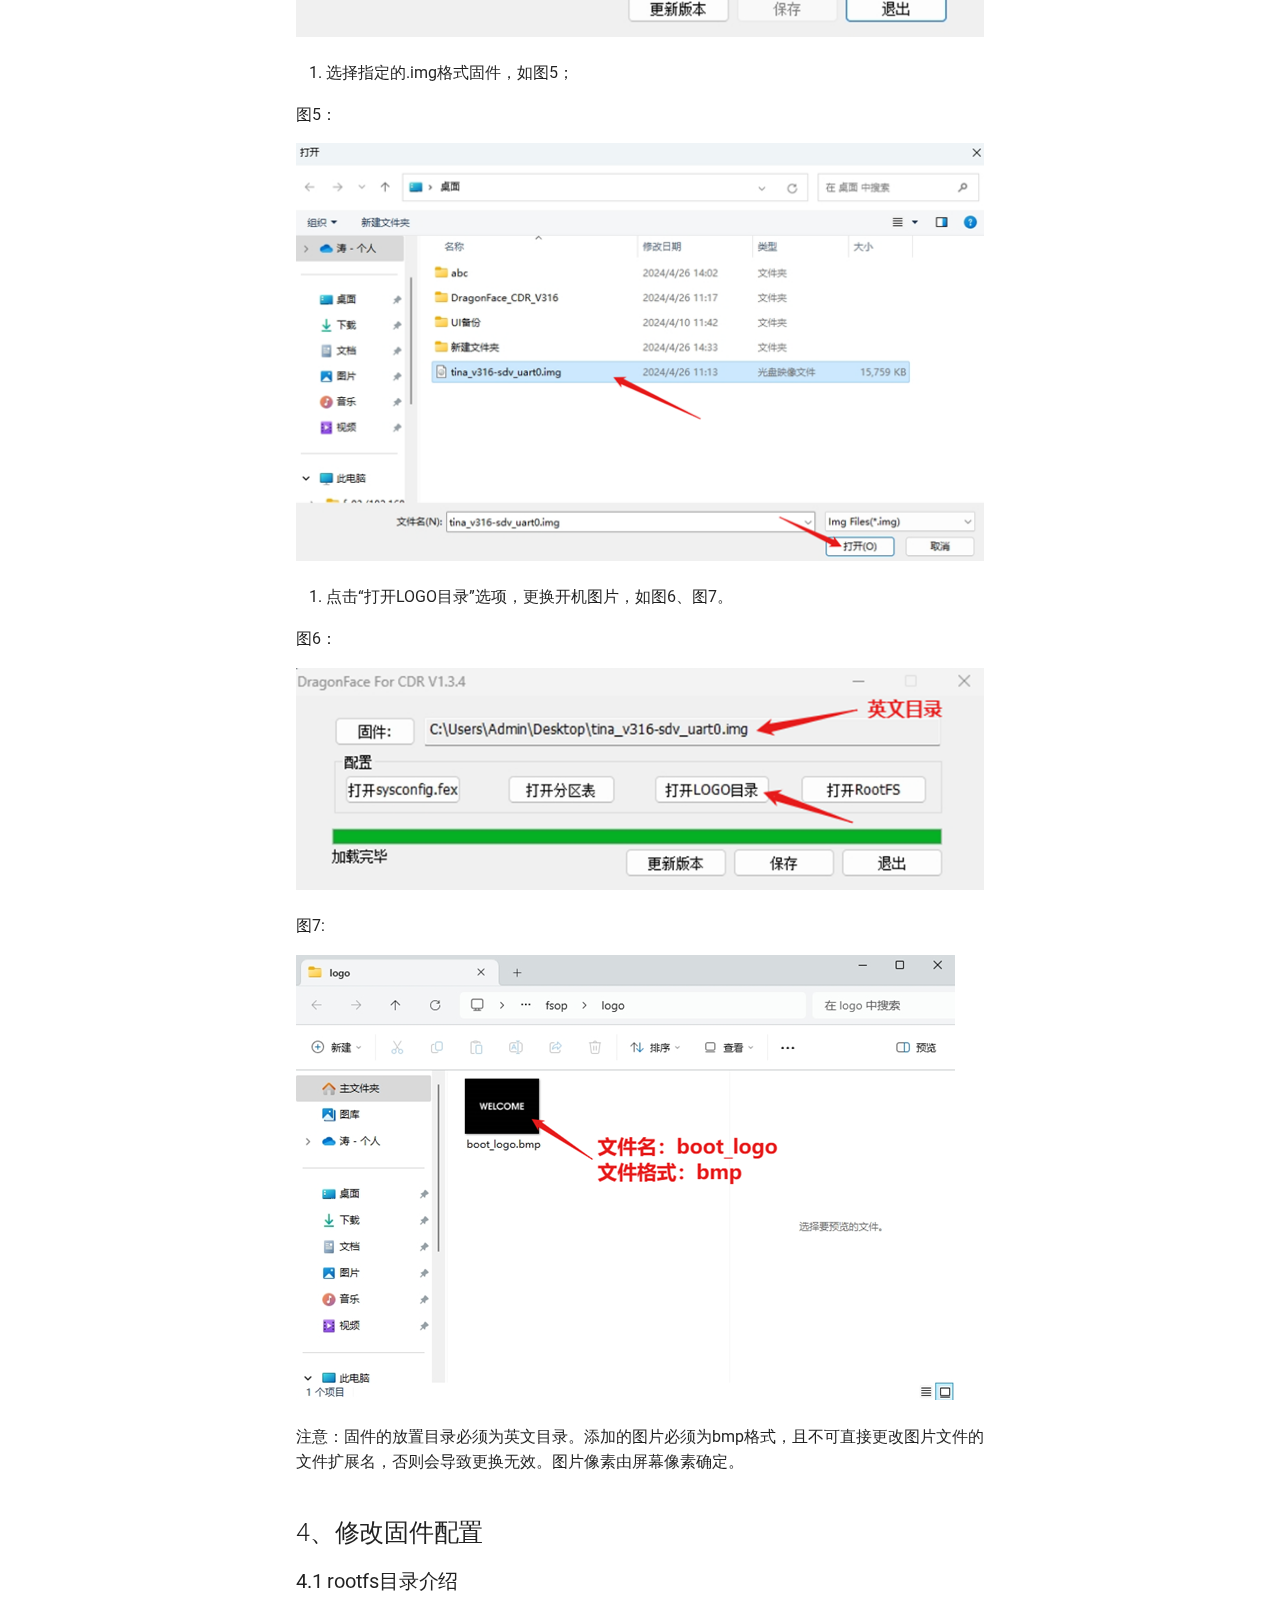
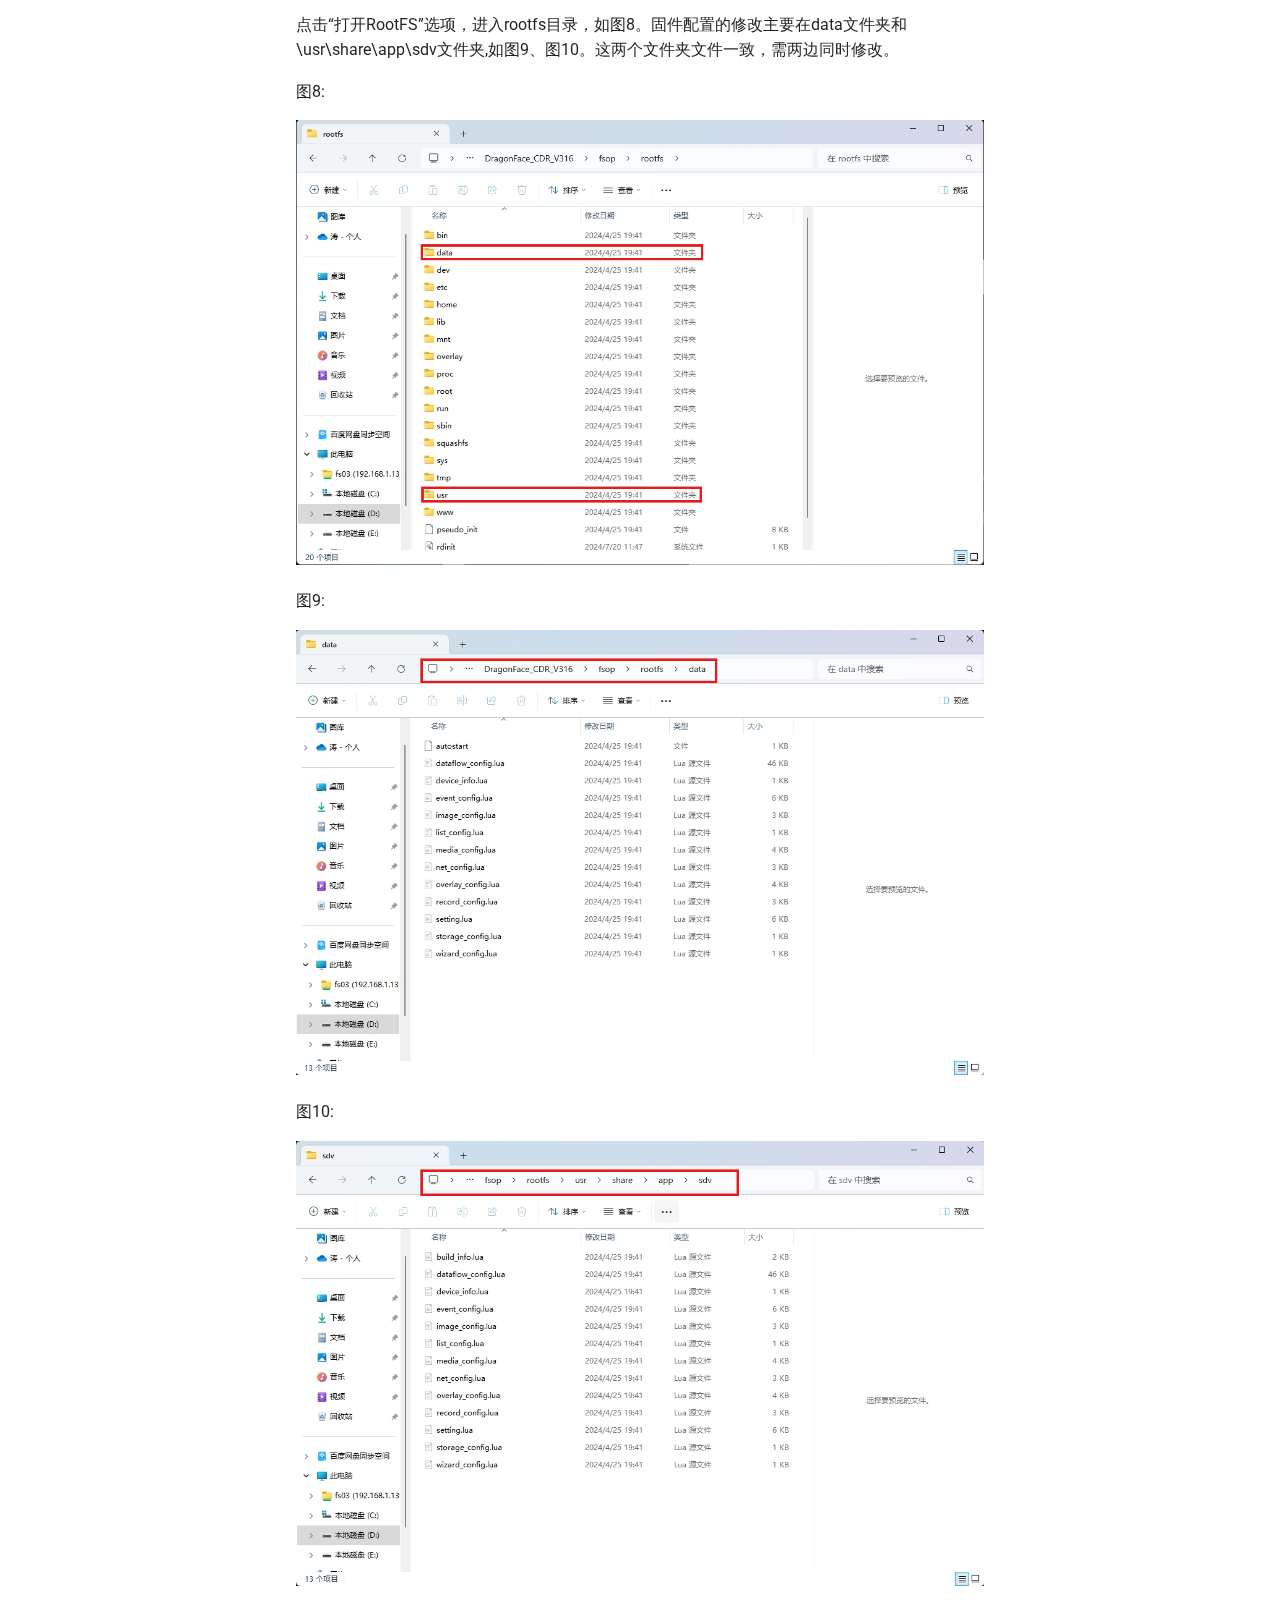
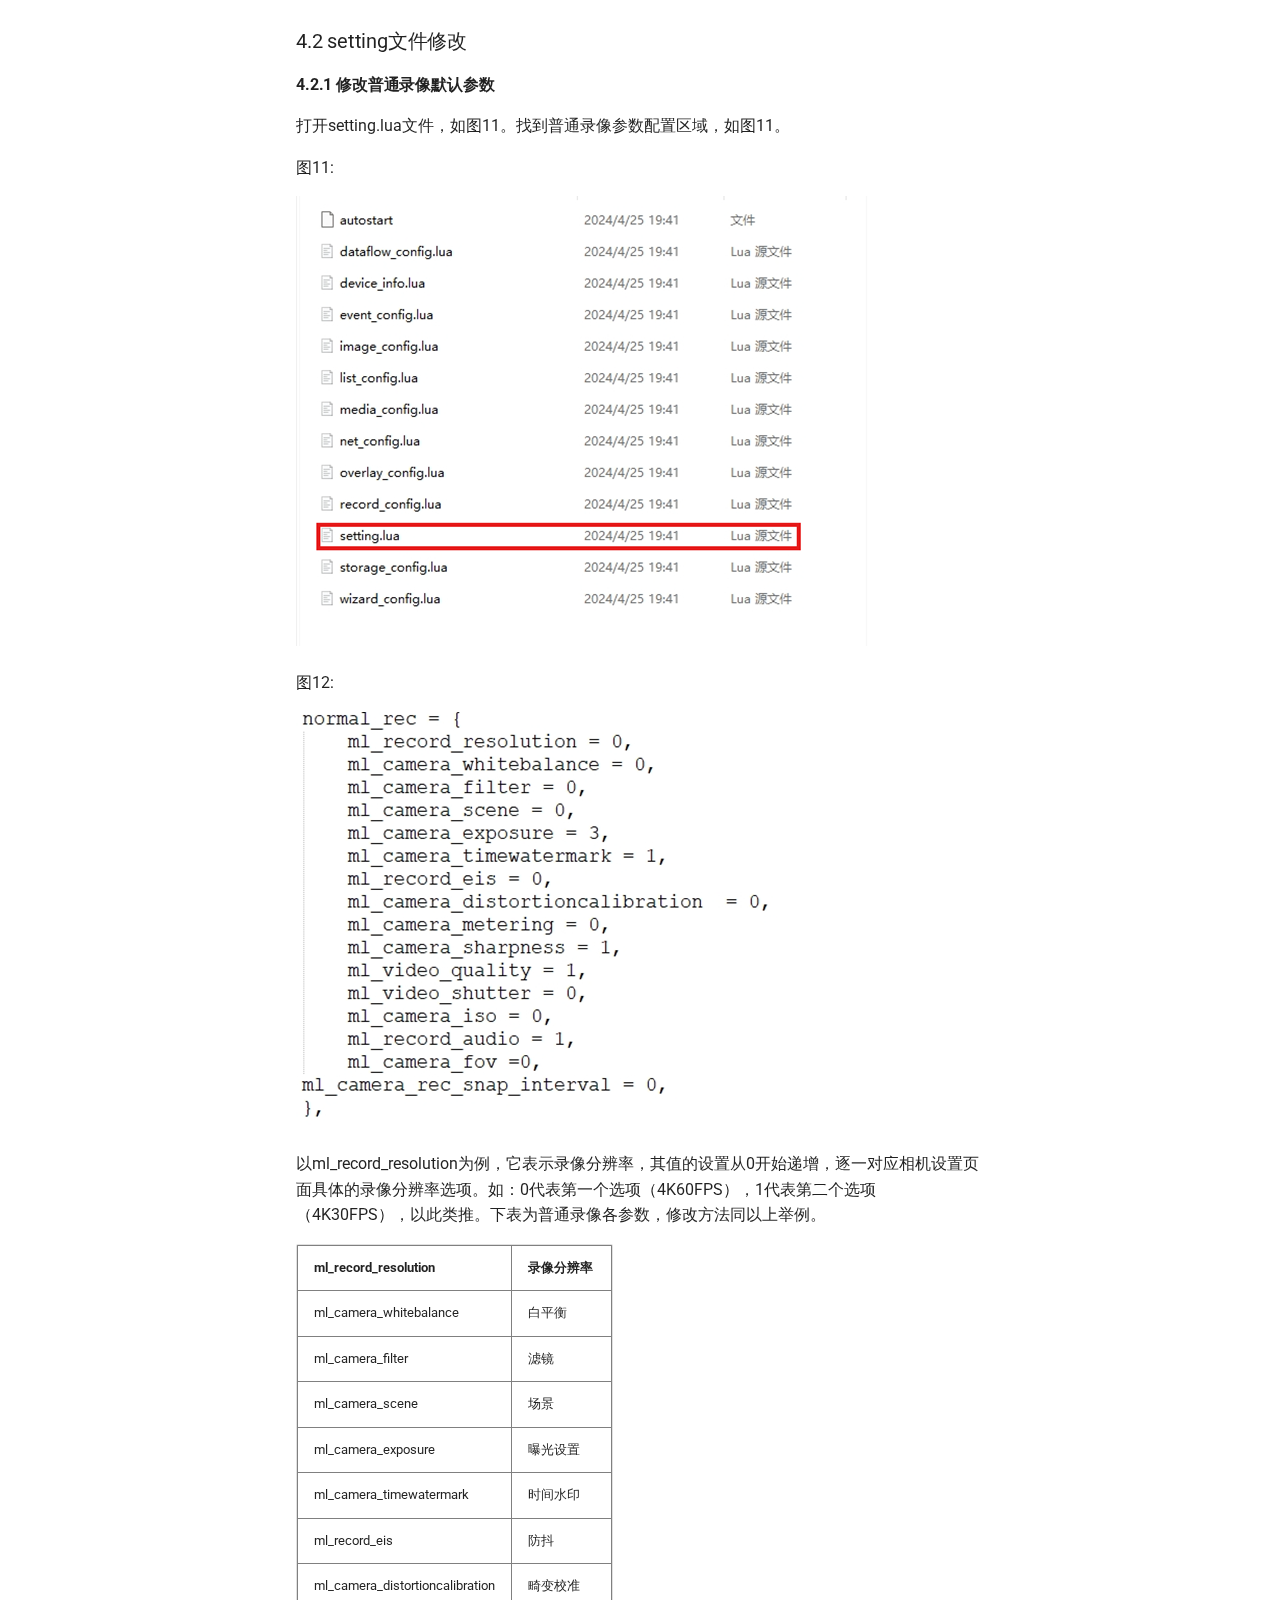
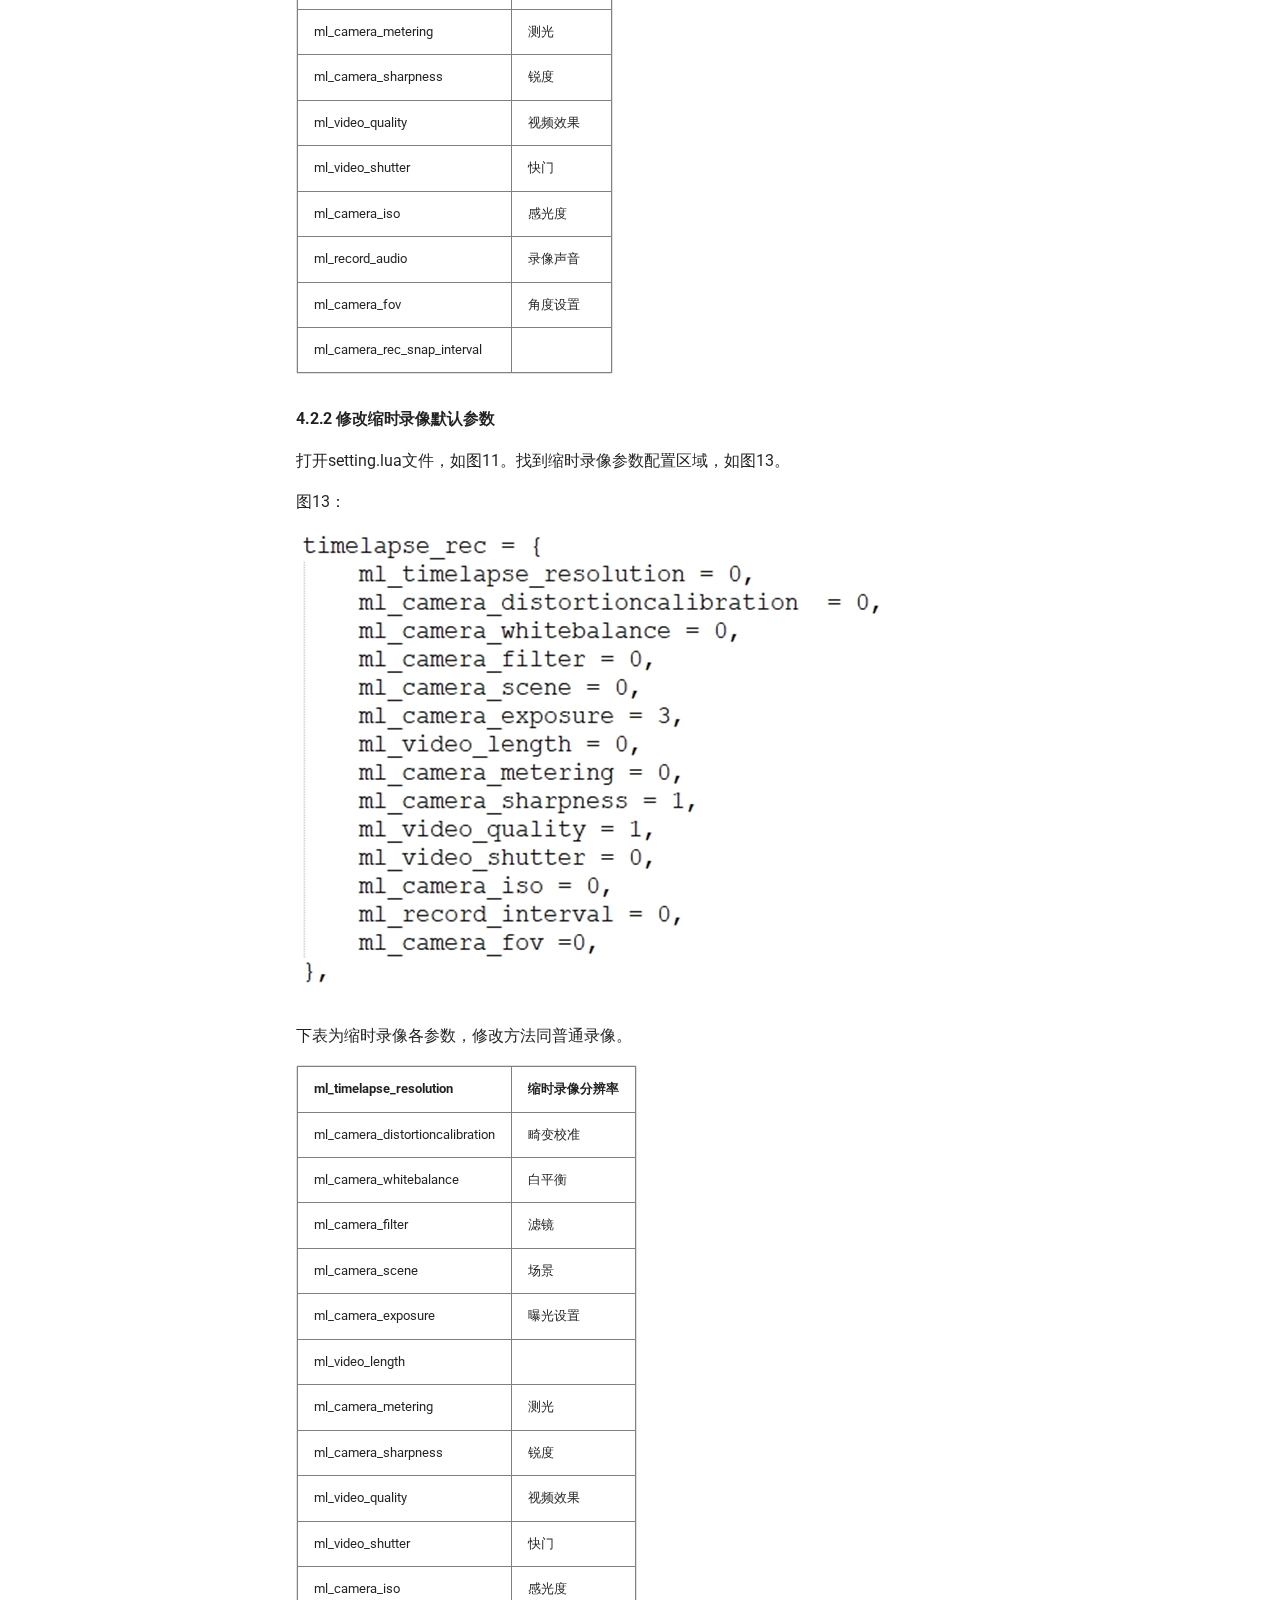
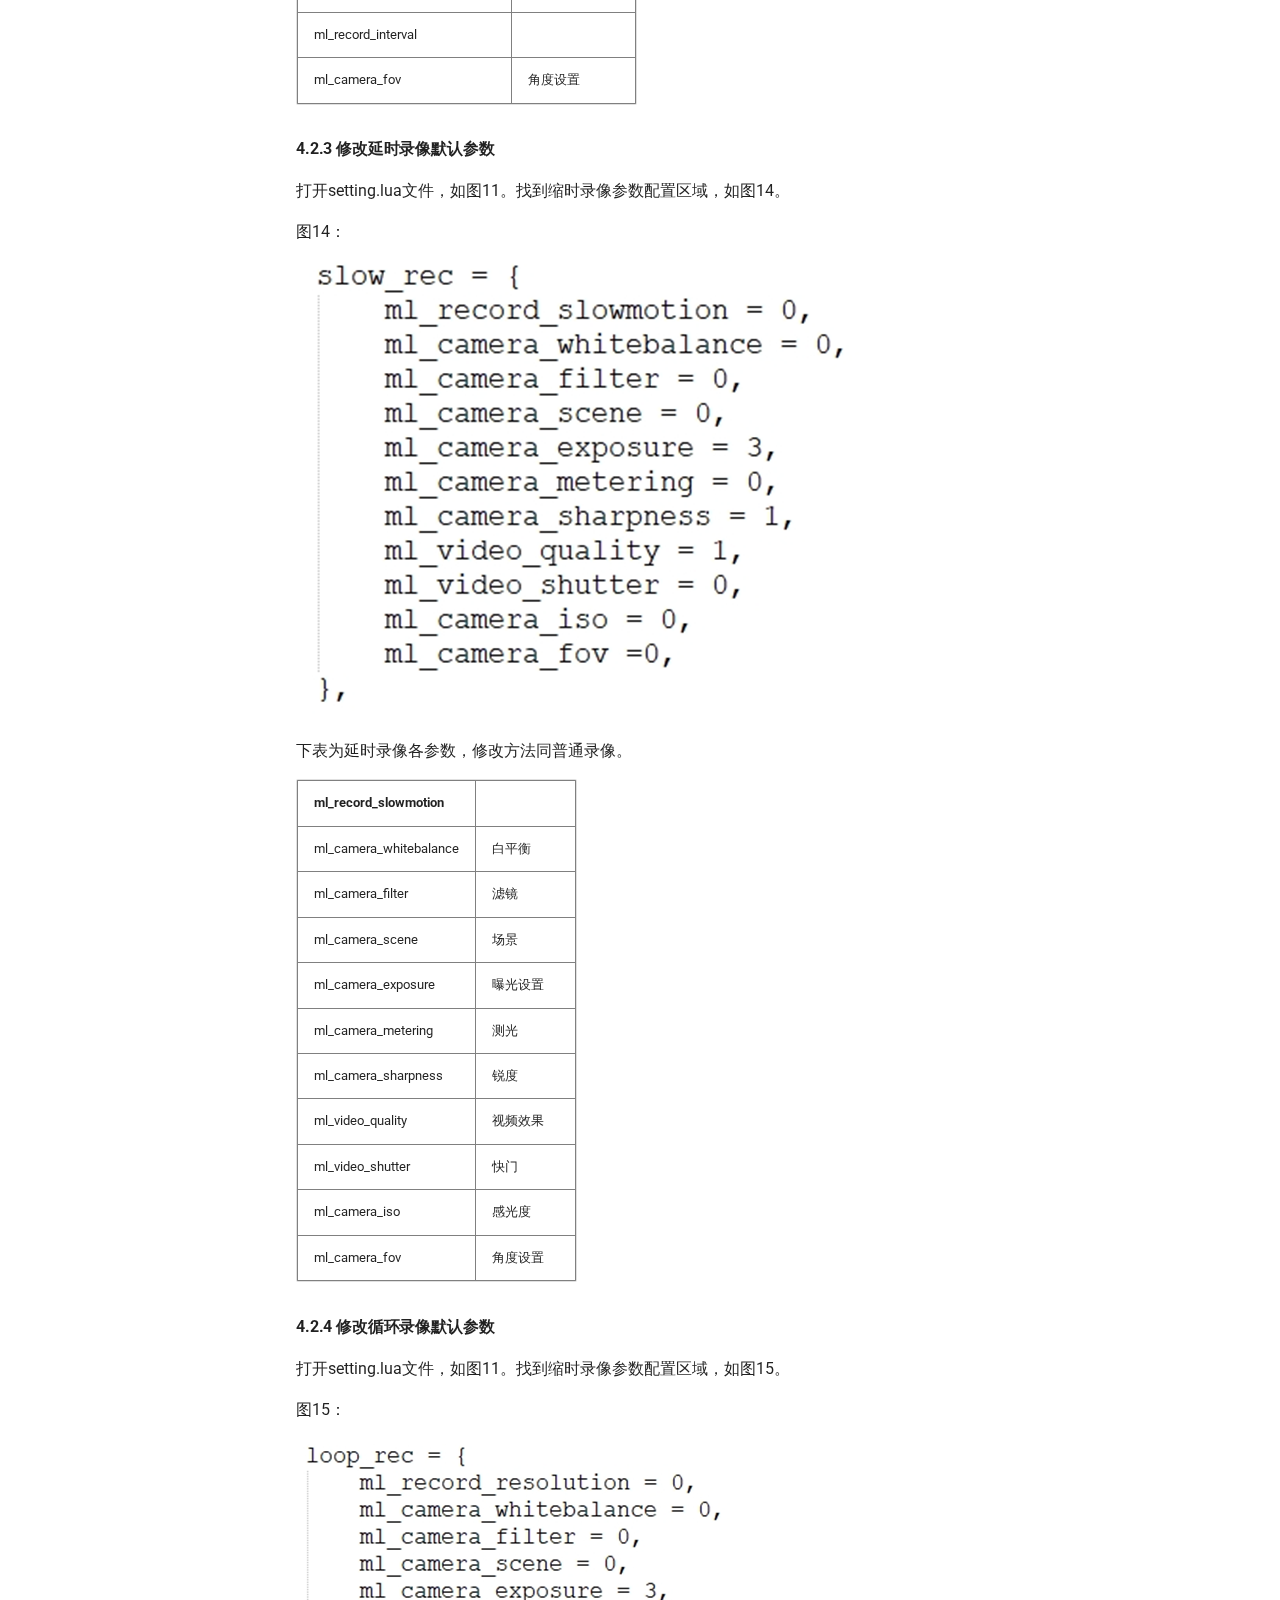
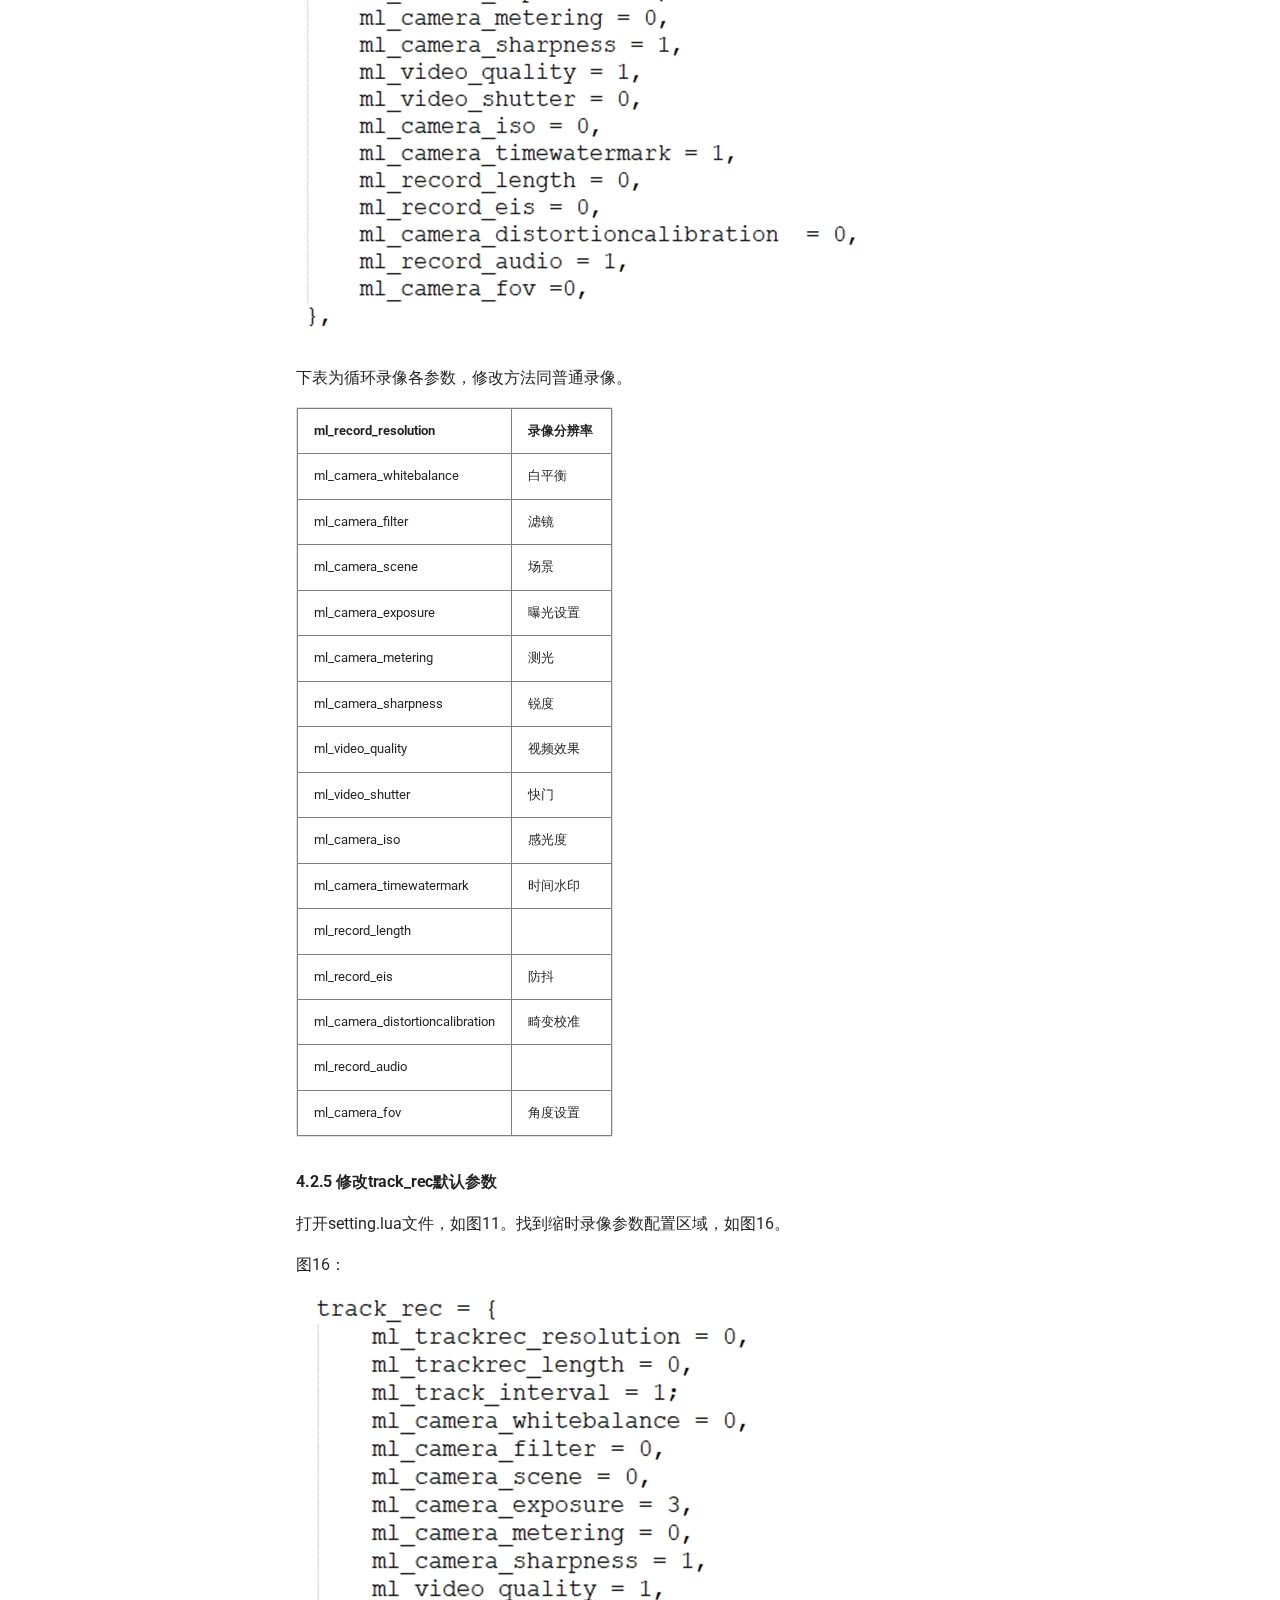
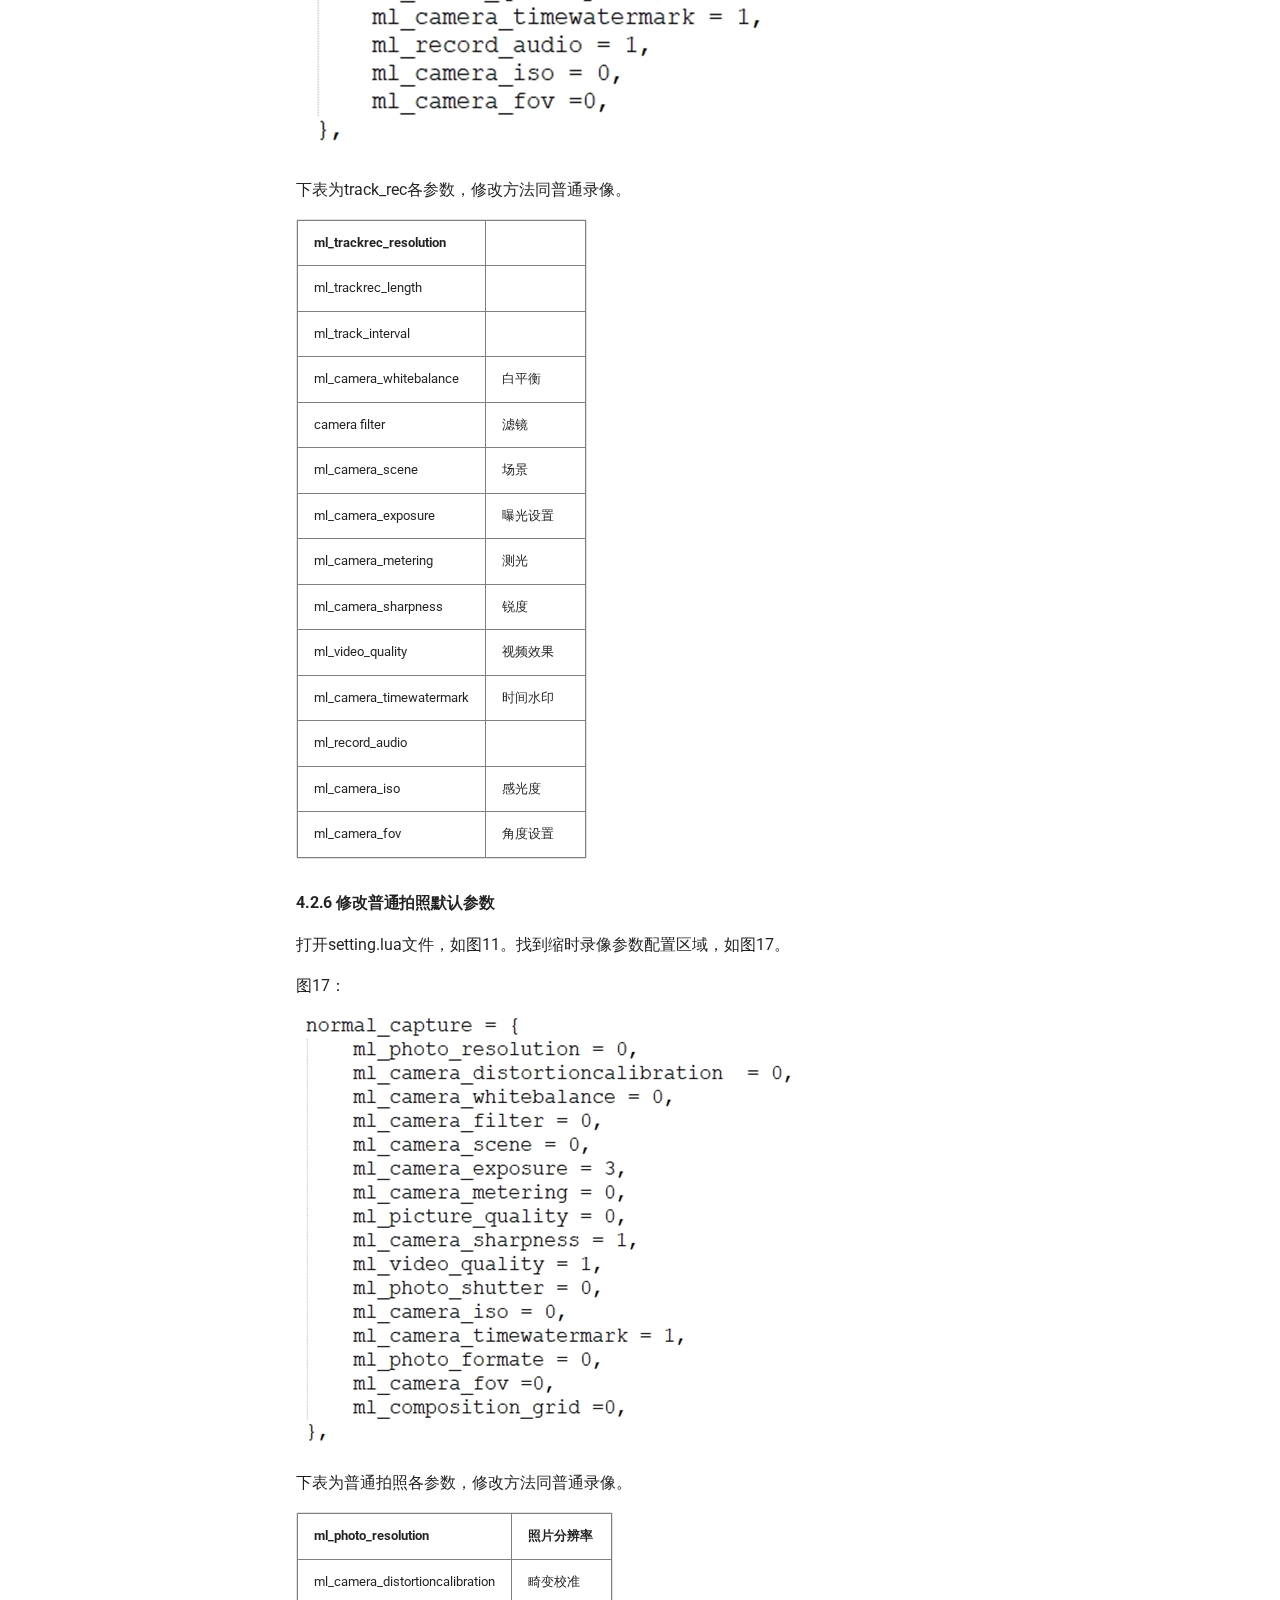
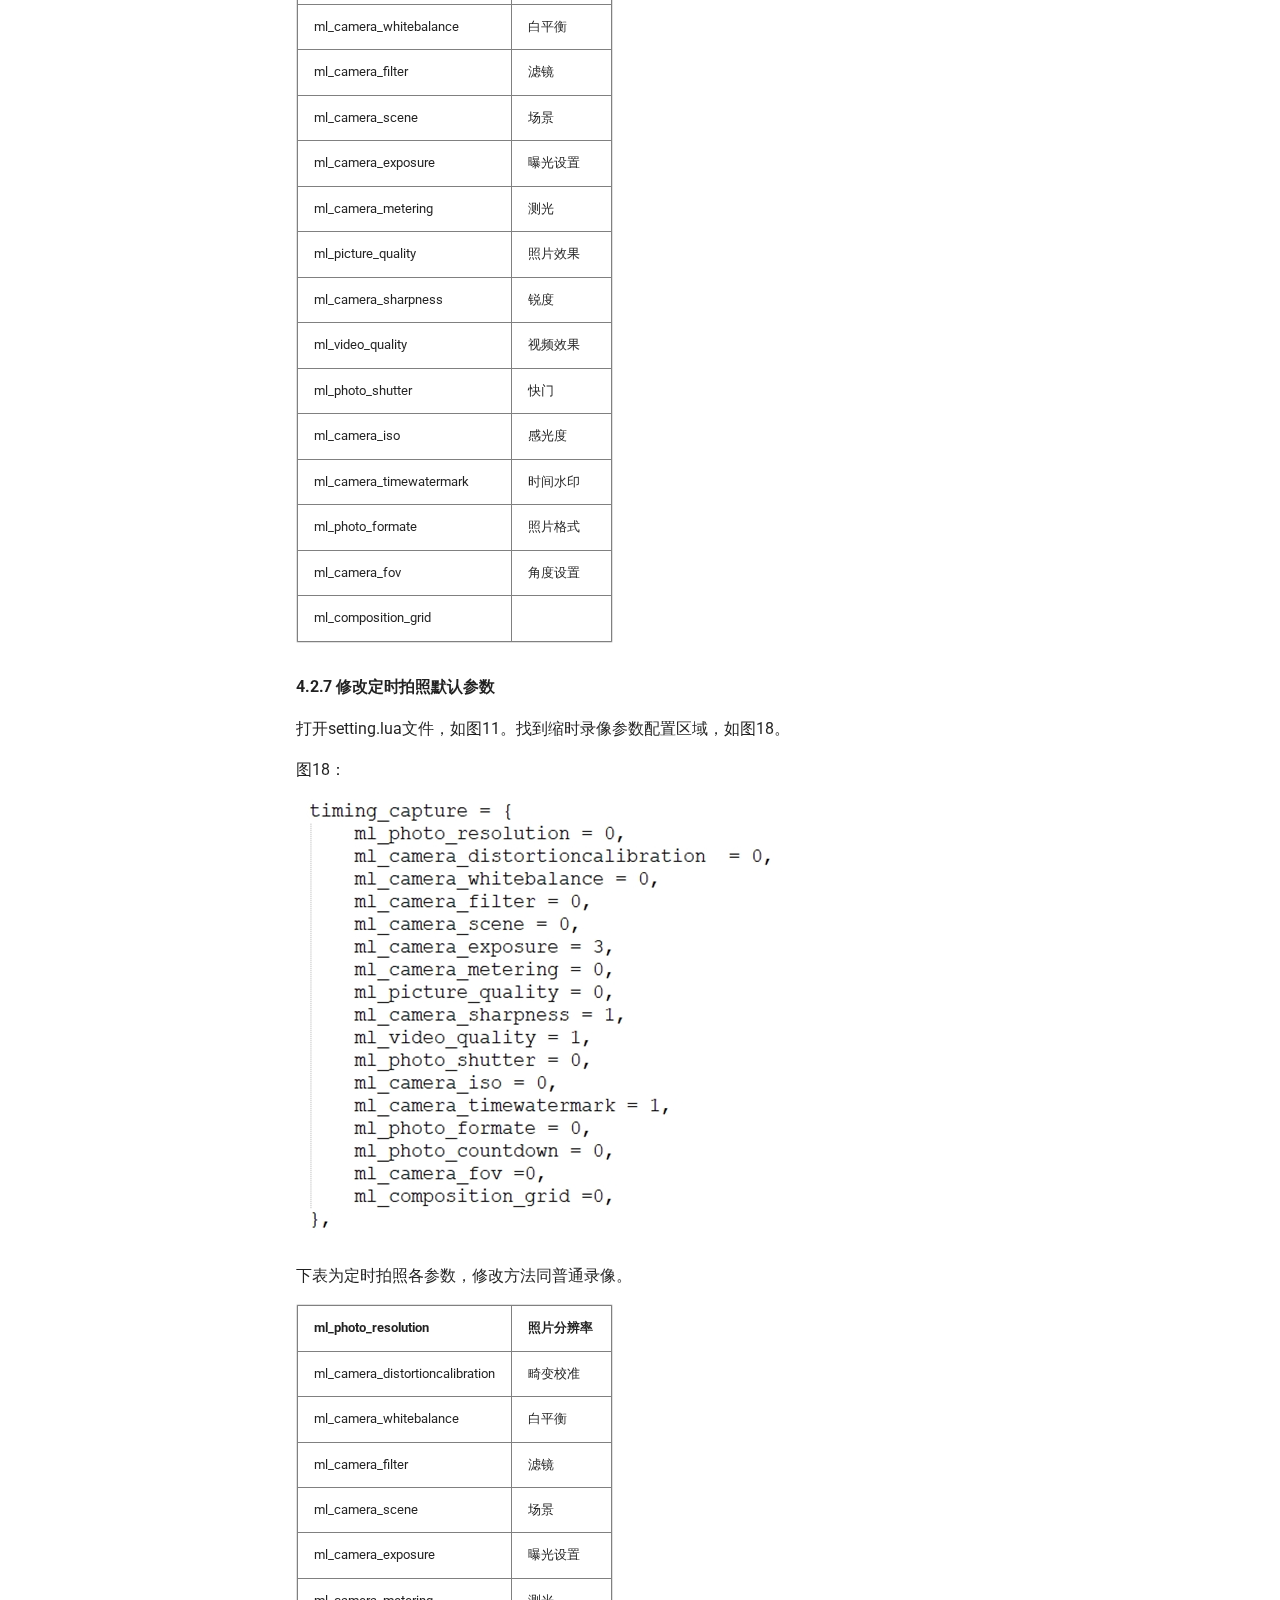
==== commit 8b754509: "Deployed 201a10f with MkDocs version: 1.6.0" ====
--- a/Firmware_modification/Firmware_modification/index.html
+++ b/Firmware_modification/Firmware_modification/index.html
@@ -626,6 +626,69 @@
   
   <span class="md-ellipsis">
     SD卡插拔启动脚本
+  </span>
+  
+
+      </a>
+    </li>
+  
+
+              
+            
+              
+                
+  
+  
+  
+  
+    <li class="md-nav__item">
+      <a href="../../wd05%E5%88%9B%E5%BB%BA%E6%96%B0%E9%A1%B5%E9%9D%A2/wd05%E5%88%9B%E5%BB%BA%E6%96%B0%E9%A1%B5%E9%9D%A2/" class="md-nav__link">
+        
+  
+  <span class="md-ellipsis">
+    wd05创建新页面
+  </span>
+  
+
+      </a>
+    </li>
+  
+
+              
+            
+              
+                
+  
+  
+  
+  
+    <li class="md-nav__item">
+      <a href="../../wd05%E5%88%9B%E5%BB%BA%E6%96%B0%E9%A1%B5%E9%9D%A2/%E8%A7%A6%E6%91%B8%E6%8B%8D%E7%85%A7%2B%E8%A7%A6%E6%91%B8%E5%AE%9A%E7%84%A6/" class="md-nav__link">
+        
+  
+  <span class="md-ellipsis">
+    wd05创建新页面
+  </span>
+  
+
+      </a>
+    </li>
+  
+
+              
+            
+              
+                
+  
+  
+  
+  
+    <li class="md-nav__item">
+      <a href="../../%E4%BA%8C%E7%BB%B4%E7%A0%81%E7%94%9F%E6%88%90/%E4%BA%8C%E7%BB%B4%E7%A0%81%E7%94%9F%E6%88%90/" class="md-nav__link">
+        
+  
+  <span class="md-ellipsis">
+    二维码生成
   </span>
   
 
